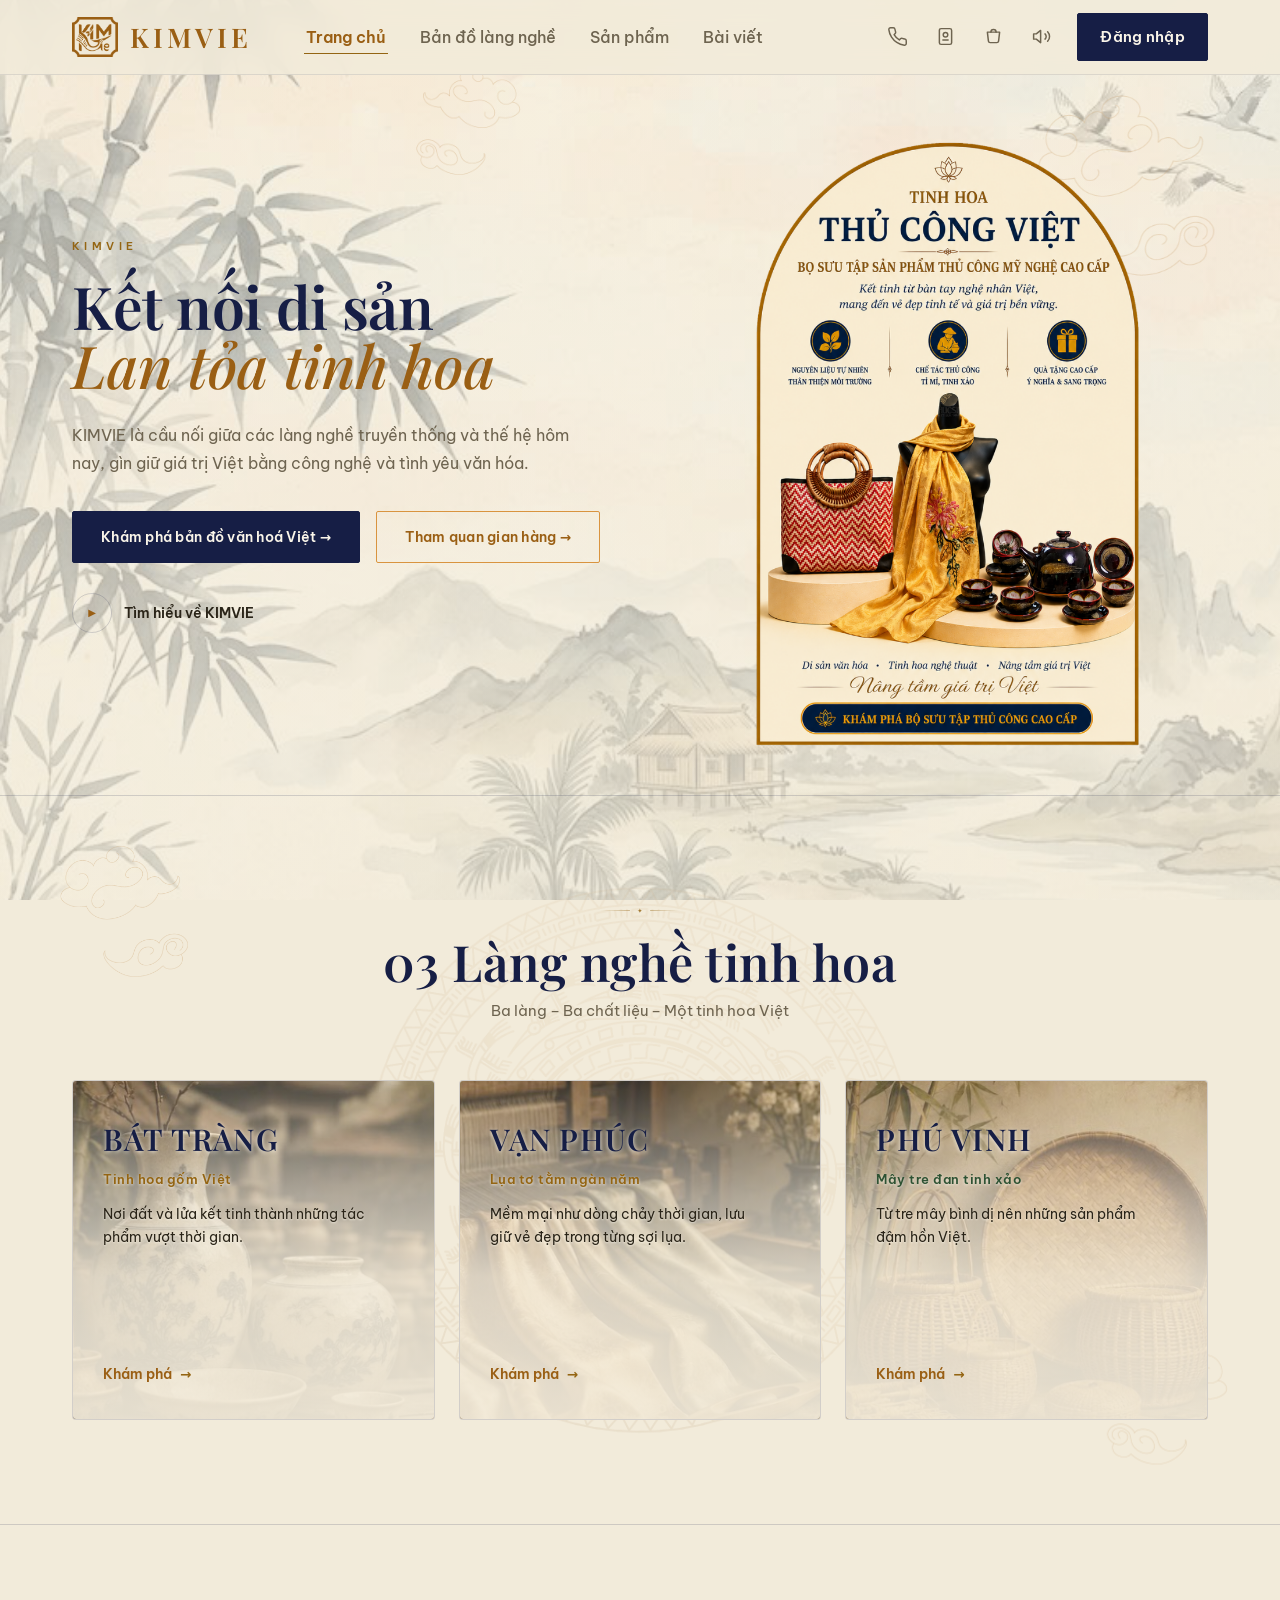
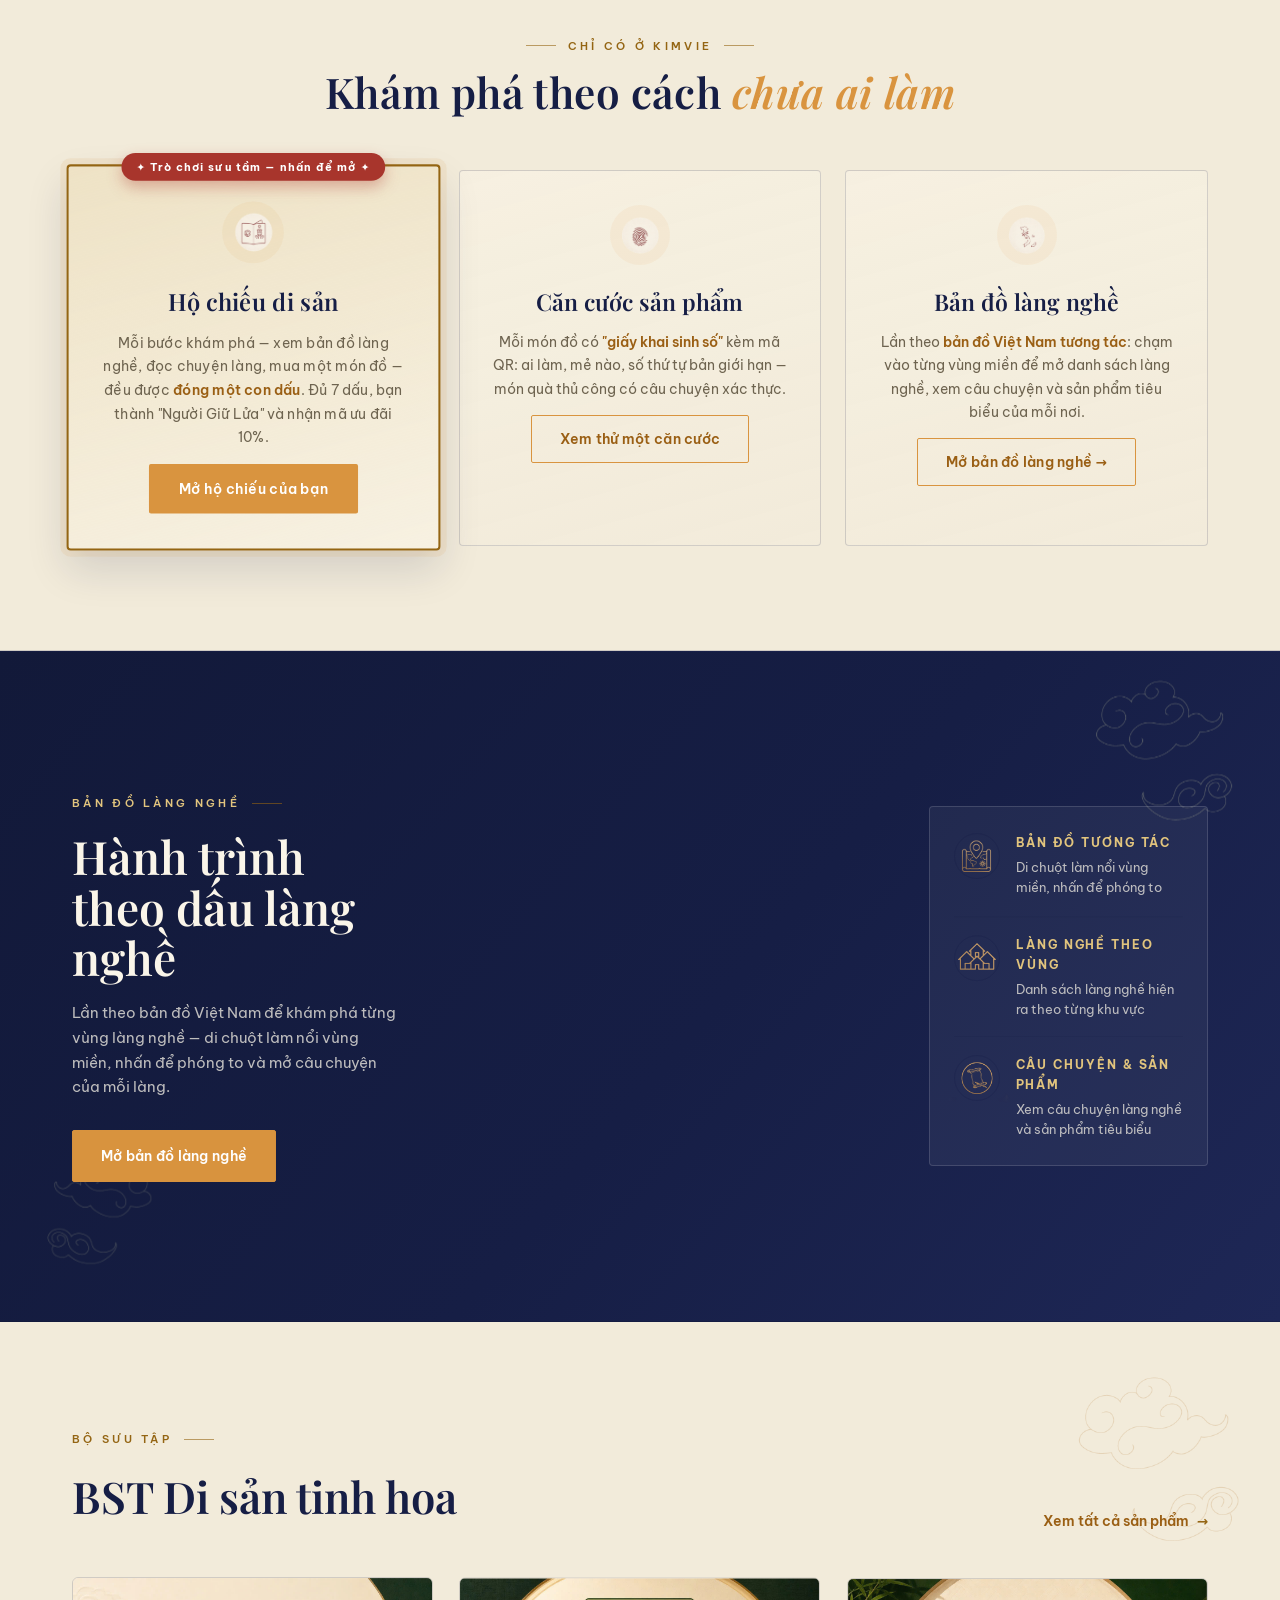
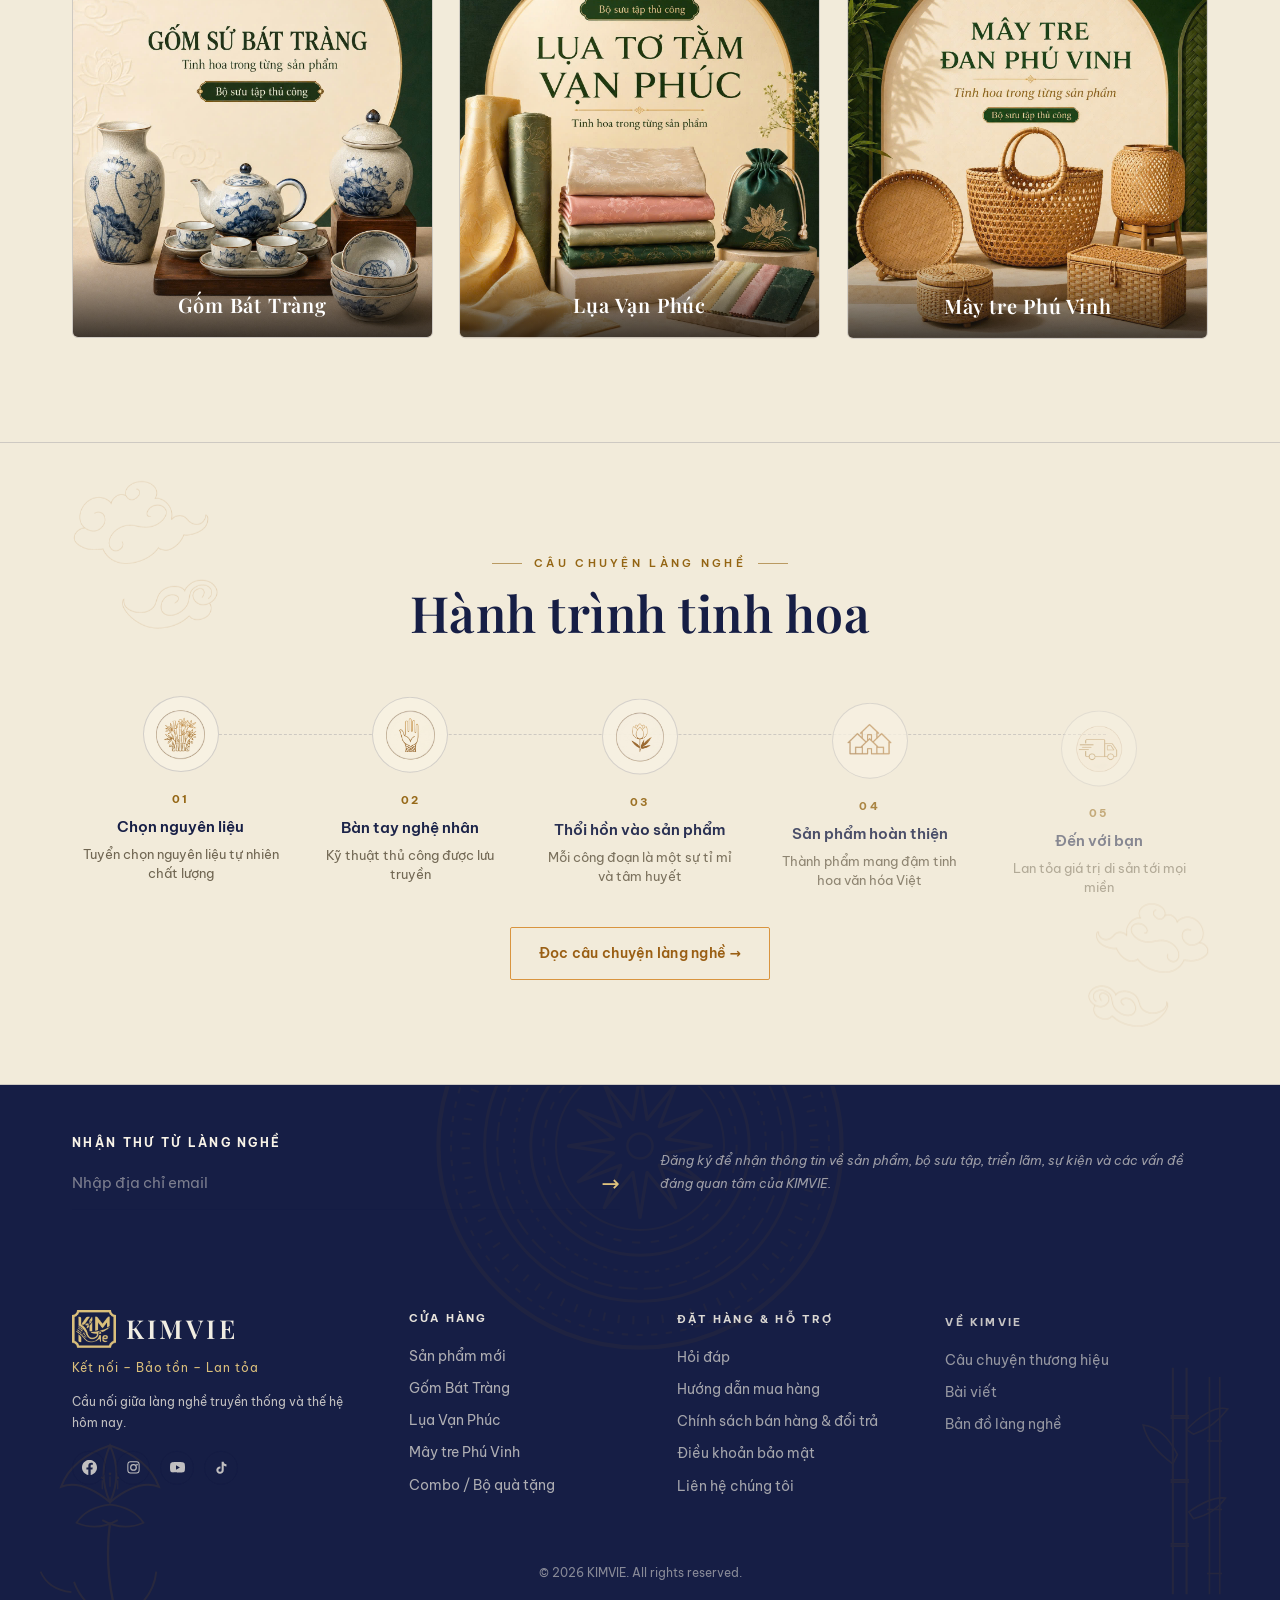
==== index.html @ 40185dfb "Update index.html" ====
<!DOCTYPE html>
<html lang="vi">
<head>
<meta charset="UTF-8">
<meta name="viewport" content="width=device-width, initial-scale=1.0">
<title>KIMVIE — Kết nối di sản · Lan tỏa tinh hoa</title>
<meta property="og:title" content="KIMVIE — Kết nối di sản · Lan tỏa tinh hoa">
<meta property="og:url" content="https://kimvie.vercel.app/">
<meta property="og:image" content="https://kimvie.vercel.app/assets/bai_viet/C%C3%82U%20CHUY%E1%BB%86N%20TH%C6%AF%C6%A0NG%20HI%E1%BB%86U.png">
<link rel="icon" type="image/png" href="assets/logo.png">
<link rel="preconnect" href="https://fonts.googleapis.com">
<link rel="preconnect" href="https://fonts.gstatic.com" crossorigin>
<link href="https://fonts.googleapis.com/css2?family=Playfair+Display:ital,wght@0,600;0,700;0,800;0,900;1,600&family=Be+Vietnam+Pro:wght@400;500;600;700&display=swap" rel="stylesheet">
<link rel="stylesheet" href="styles.css">
</head>
<body>
<!-- ===== full-page lacquer video ground ===== -->
<div class="bg-stage" aria-hidden="true">
  <video class="bg-video" autoplay muted loop playsinline preload="auto" poster="assets/poster.jpg">
    <source src="assets/dynamic_background.mp4" type="video/mp4">
  </video>
  <div class="bg-veil"></div>
</div>

<!-- ===== SVG SPRITE (minh hoạ nét sepia) ===== -->
<svg width="0" height="0" style="position:absolute" aria-hidden="true">
  <defs>
    <symbol id="s-logo" viewBox="0 0 64 64">
      <rect x="3" y="3" width="58" height="58" rx="14" fill="none" stroke="currentColor" stroke-width="4"/>
      <rect x="10" y="10" width="44" height="44" rx="9" fill="none" stroke="currentColor" stroke-width="1.4"/>
      <text x="32" y="30" text-anchor="middle" font-family="Playfair Display,serif" font-weight="900" font-size="17" fill="currentColor">KIM</text>
      <text x="32" y="48" text-anchor="middle" font-family="Playfair Display,serif" font-weight="900" font-size="17" fill="currentColor">VIE</text>
      <path d="M14 35 q14 7 36 0" fill="none" stroke="currentColor" stroke-width="1.3"/>
    </symbol>
    <symbol id="s-cloud" viewBox="0 0 120 44">
      <path d="M6 30 q0-12 12-12 q11 0 11 9 q0 7-7 7 q-5 0-5-5" fill="none" stroke="currentColor" stroke-width="1.6"/>
      <path d="M30 30 h84" fill="none" stroke="currentColor" stroke-width="1.6"/>
      <path d="M40 23 q4-9 14-9 q11 0 12 9" fill="none" stroke="currentColor" stroke-width="1.6"/>
      <path d="M44 37 h56" fill="none" stroke="currentColor" stroke-width="1.2"/>
    </symbol>
    <symbol id="s-vase" viewBox="0 0 100 150">
      <path d="M40 8 h20 M42 8 c0 8-2 10-2 14 h20 c0-4-2-6-2-14 M40 22 c0 10-18 16-18 50 c0 36 12 56 28 56 c16 0 28-20 28-56 c0-34-18-40-18-50" fill="none" stroke="currentColor" stroke-width="2"/>
      <path d="M30 56 q10 8 20 0 t20 0" fill="none" stroke="currentColor" stroke-width="1.3"/>
      <path d="M28 70 q11 8 22 0 t22 0" fill="none" stroke="currentColor" stroke-width="1.3"/>
      <path d="M34 96 l8-8 m4 14 l10-10 m-2 16 l8-8 m-26-4 l6-6" stroke="currentColor" stroke-width="1" fill="none"/>
      <ellipse cx="50" cy="128" rx="16" ry="4.5" fill="none" stroke="currentColor" stroke-width="1.3"/>
    </symbol>
    <symbol id="s-teaset" viewBox="0 0 140 100">
      <path d="M45 38 h40 c6 0 8 5 8 12 c0 16-10 28-28 28 c-18 0-28-12-28-28 c0-7 2-12 8-12 z" fill="none" stroke="currentColor" stroke-width="2"/>
      <path d="M93 46 c10 0 16 4 14 12 c-2 7-8 9-14 8" fill="none" stroke="currentColor" stroke-width="1.7"/>
      <path d="M37 50 c-10-2-14-8-10-16 c3-6 10-7 16-4" fill="none" stroke="currentColor" stroke-width="1.7"/>
      <path d="M55 38 c0-8 6-10 10-12 m10 12 c0-8-4-10-6-12" fill="none" stroke="currentColor" stroke-width="1.4"/>
      <ellipse cx="65" cy="26" rx="9" ry="3.5" fill="none" stroke="currentColor" stroke-width="1.6"/>
      <path d="M52 56 q13 8 26 0" fill="none" stroke="currentColor" stroke-width="1.1"/>
      <path d="M14 78 a10 8 0 0 0 20 0 z m92 0 a10 8 0 0 0 20 0 z" fill="none" stroke="currentColor" stroke-width="1.6"/>
      <path d="M6 92 h128" stroke="currentColor" stroke-width="1.6"/>
    </symbol>
    <symbol id="s-scarf" viewBox="0 0 120 130">
      <path d="M28 10 q34-10 64 4 q-6 26-2 52 q3 22-10 38 q-24 12-52 2 q8-30 2-52 q-4-26-2-44 z" fill="none" stroke="currentColor" stroke-width="2"/>
      <path d="M38 22 q22-6 44 2 m-46 18 q24-6 46 2 m-44 18 q22-6 42 2 m-44 16 q22-6 42 2" fill="none" stroke="currentColor" stroke-width="1.1"/>
      <path d="M30 108 l-4 14 m12-12 l-3 13 m13-11 l-2 12 m12-11 l-1 11 m11-12 l1 11 m10-13 l3 12" stroke="currentColor" stroke-width="1.2" fill="none"/>
      <circle cx="60" cy="56" r="13" fill="none" stroke="currentColor" stroke-width="1.1"/>
      <path d="M60 47 q5 9 0 18 q-5-9 0-18" fill="none" stroke="currentColor" stroke-width="1.1"/>
    </symbol>
    <symbol id="s-lantern" viewBox="0 0 110 140">
      <path d="M45 12 h20 v8 h-20 z" fill="none" stroke="currentColor" stroke-width="1.8"/>
      <path d="M55 20 c30 0 40 22 40 44 c0 26-16 44-40 44 c-24 0-40-18-40-44 c0-22 10-44 40-44 z" fill="none" stroke="currentColor" stroke-width="2"/>
      <path d="M19 46 h72 M15 64 h80 M17 86 h76 M27 102 h56" stroke="currentColor" stroke-width="1.1" fill="none"/>
      <path d="M37 22 c-12 22-12 64 0 84 m36-84 c12 22 12 64 0 84 M55 20 v88" stroke="currentColor" stroke-width="1.1" fill="none"/>
      <path d="M55 108 v12 m-7 0 h14 m-11 4 v10 m4-10 v12 m4-12 v10" stroke="currentColor" stroke-width="1.4" fill="none"/>
    </symbol>
    <symbol id="s-loom" viewBox="0 0 160 130">
      <path d="M22 14 v102 m116-102 v102 M14 116 h132" stroke="currentColor" stroke-width="2" fill="none"/>
      <path d="M22 26 h116 M22 40 h116" stroke="currentColor" stroke-width="1.6" fill="none"/>
      <path d="M34 40 l18 64 h56 l18-64" fill="none" stroke="currentColor" stroke-width="1.6"/>
      <path d="M44 40 l14 64 m12-64 l8 64 m12-64 l2 64 m12-64 l-4 64 m14-64 l-10 64" stroke="currentColor" stroke-width="1" fill="none"/>
      <path d="M40 66 h80 M46 84 h70" stroke="currentColor" stroke-width="1.1" fill="none"/>
      <circle cx="22" cy="20" r="5" fill="none" stroke="currentColor" stroke-width="1.4"/>
      <circle cx="138" cy="20" r="5" fill="none" stroke="currentColor" stroke-width="1.4"/>
    </symbol>
    <symbol id="s-bamboo" viewBox="0 0 90 210">
      <path d="M30 6 v198 m12-198 v198" stroke="currentColor" stroke-width="1.8" fill="none"/>
      <path d="M28 48 h16 m-16 2 h16 M28 104 h16 m-16 2 h16 M28 160 h16 m-16 2 h16" stroke="currentColor" stroke-width="1.6" fill="none"/>
      <path d="M62 14 v190 m9-190 v190" stroke="currentColor" stroke-width="1.4" fill="none"/>
      <path d="M60 70 h13 M60 130 h13 M60 186 h13" stroke="currentColor" stroke-width="1.3" fill="none"/>
      <path d="M42 60 q22-22 36-18 q-12 16-30 22 z" fill="none" stroke="currentColor" stroke-width="1.4"/>
      <path d="M30 90 q-22-16-26-34 q18 2 30 26 z" fill="none" stroke="currentColor" stroke-width="1.4"/>
      <path d="M44 132 q20-14 32-12 q-10 14-28 18 z" fill="none" stroke="currentColor" stroke-width="1.4"/>
    </symbol>
    <symbol id="s-basket" viewBox="0 0 120 110">
      <path d="M28 38 h64 l-7 56 c-1 6-4 8-9 8 h-32 c-5 0-8-2-9-8 z" fill="none" stroke="currentColor" stroke-width="2"/>
      <path d="M30 52 h60 M32 68 h56 M34 84 h52" stroke="currentColor" stroke-width="1.1" fill="none"/>
      <path d="M36 38 l10 62 m12-62 l2 62 m14-62 l-6 62" stroke="currentColor" stroke-width="1" fill="none"/>
      <path d="M40 38 c0-18 8-26 20-26 c12 0 20 8 20 26" fill="none" stroke="currentColor" stroke-width="1.7"/>
    </symbol>
    <symbol id="s-leaf" viewBox="0 0 60 60">
      <path d="M30 52 q-2-20 4-34 q16-10 20-8 q2 16-10 28 q-8 8-14 14 z" fill="none" stroke="currentColor" stroke-width="1.8"/>
      <path d="M30 52 q4-18 18-34" fill="none" stroke="currentColor" stroke-width="1.1"/>
      <path d="M14 38 q-8-12-6-22 q12 0 16 12" fill="none" stroke="currentColor" stroke-width="1.5"/>
    </symbol>
    <symbol id="s-hands" viewBox="0 0 60 60">
      <path d="M8 36 q10 12 22 12 q12 0 22-12" fill="none" stroke="currentColor" stroke-width="1.8"/>
      <path d="M12 40 q-4-8 0-16 m36 16 q4-8 0-16" fill="none" stroke="currentColor" stroke-width="1.5"/>
      <path d="M30 14 l2.6 6 6.4 1 -4.6 4.6 1 6.4 -5.4-3 -5.4 3 1-6.4 -4.6-4.6 6.4-1 z" fill="none" stroke="currentColor" stroke-width="1.5"/>
    </symbol>
    <symbol id="s-fire" viewBox="0 0 60 60">
      <path d="M30 8 c4 10 14 14 14 26 a14 14 0 0 1-28 0 c0-8 6-10 8-18 c2 5 6 6 6 12" fill="none" stroke="currentColor" stroke-width="1.8"/>
      <path d="M30 52 v-8" stroke="currentColor" stroke-width="1.4"/>
    </symbol>
    <symbol id="s-box" viewBox="0 0 60 60">
      <path d="M10 22 l20-10 20 10 v22 l-20 10 -20-10 z M10 22 l20 10 20-10 M30 32 v22" fill="none" stroke="currentColor" stroke-width="1.8"/>
      <path d="M20 17 l20 10" stroke="currentColor" stroke-width="1.2"/>
    </symbol>
    <symbol id="s-truck" viewBox="0 0 60 60">
      <path d="M6 18 h28 v22 h-28 z M34 26 h12 l8 8 v6 h-20 z" fill="none" stroke="currentColor" stroke-width="1.8"/>
      <circle cx="16" cy="44" r="5" fill="none" stroke="currentColor" stroke-width="1.8"/>
      <circle cx="42" cy="44" r="5" fill="none" stroke="currentColor" stroke-width="1.8"/>
    </symbol>
    <symbol id="s-360" viewBox="0 0 60 60">
      <ellipse cx="30" cy="30" rx="22" ry="9" fill="none" stroke="currentColor" stroke-width="1.7"/>
      <path d="M30 8 a22 22 0 0 1 0 44" fill="none" stroke="currentColor" stroke-width="1.7"/>
      <path d="M27 4 l5 4 -5 4" fill="none" stroke="currentColor" stroke-width="1.7"/>
    </symbol>
    <symbol id="s-audio" viewBox="0 0 60 60">
      <path d="M14 24 h8 l10-8 v28 l-10-8 h-8 z" fill="none" stroke="currentColor" stroke-width="1.7"/>
      <path d="M40 22 q6 8 0 16 M46 17 q9 13 0 26" fill="none" stroke="currentColor" stroke-width="1.7"/>
    </symbol>
    <symbol id="s-spark" viewBox="0 0 60 60">
      <path d="M30 8 q3 16 22 22 q-19 6-22 22 q-3-16-22-22 q19-6 22-22 z" fill="none" stroke="currentColor" stroke-width="1.7"/>
      <circle cx="46" cy="14" r="3" fill="none" stroke="currentColor" stroke-width="1.4"/>
    </symbol>
    <symbol id="s-room" viewBox="0 0 360 250">
      <path d="M180 18 L330 95 L180 172 L30 95 Z" fill="none" stroke="currentColor" stroke-width="2"/>
      <path d="M30 95 v44 L180 216 v-44 M330 95 v44 L180 216" fill="none" stroke="currentColor" stroke-width="2"/>
      <path d="M180 18 v-8 M84 60 L180 110 L276 60" fill="none" stroke="currentColor" stroke-width="1.1"/>
      <path d="M120 64 L240 126 M240 64 L120 126" fill="none" stroke="currentColor" stroke-width=".8" opacity=".6"/>
      <path d="M64 78 l36-18 v22 l-36 18 z" fill="none" stroke="currentColor" stroke-width="1.4"/>
      <path d="M70 80 q12-10 24-14" fill="none" stroke="currentColor" stroke-width=".9"/>
      <path d="M258 58 l40 20 v22 l-40-20 z" fill="none" stroke="currentColor" stroke-width="1.4"/>
      <path d="M264 64 q14 2 28 14" fill="none" stroke="currentColor" stroke-width=".9"/>
      <path d="M124 118 l18-9 9 4.5 v14 l-18 9 -9-4.5 z M124 118 l9 4.5 18-9 M133 122.5 v14" fill="none" stroke="currentColor" stroke-width="1.3"/>
      <path d="M136 106 c0-5 3-8 6-8 c3 0 6 3 6 8 c0 4-2 6-6 6 c-4 0-6-2-6-6 z" fill="none" stroke="currentColor" stroke-width="1.2"/>
      <path d="M196 142 l18-9 9 4.5 v14 l-18 9 -9-4.5 z M196 142 l9 4.5 18-9 M205 146.5 v14" fill="none" stroke="currentColor" stroke-width="1.3"/>
      <ellipse cx="212" cy="128" rx="7" ry="9" fill="none" stroke="currentColor" stroke-width="1.2"/>
      <path d="M206 128 h12 M212 119 v18" stroke="currentColor" stroke-width=".8" fill="none"/>
      <path d="M252 112 l16-8 8 4 v12 l-16 8 -8-4 z" fill="none" stroke="currentColor" stroke-width="1.3"/>
      <path d="M256 104 q4-10 12-6 q6 3 2 10" fill="none" stroke="currentColor" stroke-width="1.1"/>
      <path d="M96 130 l44 22 m-44-12 l34 17" stroke="currentColor" stroke-width=".9" fill="none" opacity=".7"/>
      <path d="M180 216 v14 M30 139 v12 M330 139 v12" stroke="currentColor" stroke-width="1.4" fill="none"/>
    </symbol>
    <symbol id="s-artisan" viewBox="0 0 60 60">
      <path d="M6,27 Q30,5 54,27 L52,30 Q30,12 8,30 Z" fill="none" stroke="currentColor" stroke-width="1.6"/>
      <path d="M30,5 v-2" stroke="currentColor" stroke-width="1.4"/>
      <circle cx="30" cy="38" r="8" fill="none" stroke="currentColor" stroke-width="1.6"/>
      <path d="M12,57 q18,-15 36,0" fill="none" stroke="currentColor" stroke-width="1.6"/>
    </symbol>
    <symbol id="s-pat-crackle" viewBox="0 0 60 60">
      <path d="M10,12 L24,20 L20,34 M24,20 L40,16 L48,28 M20,34 L34,42 L30,52 M40,16 L38,6 M34,42 L48,40 M10,12 L8,24 L20,34 M48,28 L40,38" fill="none" stroke="currentColor" stroke-width="1.3"/>
    </symbol>
    <symbol id="s-pat-lotus" viewBox="0 0 60 60">
      <path d="M30,14 q-6,11 0,21 q6,-10 0,-21 z" fill="none" stroke="currentColor" stroke-width="1.4"/>
      <path d="M30,35 q-13,-9 -21,-6 q5,-12 21,-15" fill="none" stroke="currentColor" stroke-width="1.4"/>
      <path d="M30,35 q13,-9 21,-6 q-5,-12 -21,-15" fill="none" stroke="currentColor" stroke-width="1.4"/>
      <path d="M30,37 q-10,1 -14,8 q9,4 18,-1 M30,37 q10,1 14,8 q-9,4 -18,-1" fill="none" stroke="currentColor" stroke-width="1.2"/>
      <path d="M14,52 q16,6 32,0" fill="none" stroke="currentColor" stroke-width="1.2"/>
    </symbol>
    <symbol id="s-pat-wave" viewBox="0 0 60 60">
      <path d="M4,20 q6,-8 12,0 t12,0 t12,0 t12,0" fill="none" stroke="currentColor" stroke-width="1.3"/>
      <path d="M4,32 q6,-8 12,0 t12,0 t12,0 t12,0" fill="none" stroke="currentColor" stroke-width="1.3"/>
      <path d="M4,44 q6,-8 12,0 t12,0 t12,0 t12,0" fill="none" stroke="currentColor" stroke-width="1.3"/>
    </symbol>
    <symbol id="s-pat-cloudm" viewBox="0 0 60 60">
      <path d="M12,34 q0,-13 13,-13 q11,0 11,9 q0,7 -7,7 q-5,0 -5,-4 q0,-3 3,-3" fill="none" stroke="currentColor" stroke-width="1.4"/>
      <path d="M36,34 h18 M16,42 h32" fill="none" stroke="currentColor" stroke-width="1.2"/>
    </symbol>
    <symbol id="s-pat-lattice" viewBox="0 0 60 60">
      <path d="M20,11 q3.5,4.5 0,9 q-3.5,-4.5 0,-9 z M20,29 q3.5,-4.5 0,-9 q-3.5,4.5 0,9 z M29,20 q-4.5,3.5 -9,0 q4.5,-3.5 9,0 z M11,20 q4.5,3.5 9,0 q-4.5,-3.5 -9,0 z" fill="none" stroke="currentColor" stroke-width="1.2"/>
      <path d="M40,31 q3.5,4.5 0,9 q-3.5,-4.5 0,-9 z M40,49 q3.5,-4.5 0,-9 q-3.5,4.5 0,9 z M49,40 q-4.5,3.5 -9,0 q4.5,-3.5 9,0 z M31,40 q4.5,3.5 9,0 q-4.5,-3.5 -9,0 z" fill="none" stroke="currentColor" stroke-width="1.2"/>
      <circle cx="20" cy="20" r="1.6" fill="currentColor"/><circle cx="40" cy="40" r="1.6" fill="currentColor"/>
      <circle cx="40" cy="20" r="1.4" fill="none" stroke="currentColor" stroke-width="1"/><circle cx="20" cy="40" r="1.4" fill="none" stroke="currentColor" stroke-width="1"/>
    </symbol>
    <symbol id="s-pat-w1" viewBox="0 0 60 60">
      <path d="M14,8 v44 M26,8 v44 M38,8 v44 M50,8 v44" stroke="currentColor" stroke-width="1.3" fill="none"/>
      <path d="M8,18 h9 m6,0 h9 m6,0 h9 m6,0 h7 M8,30 h3 m6,0 h9 m6,0 h9 m6,0 h9 M8,42 h9 m6,0 h9 m6,0 h9 m6,0 h7" stroke="currentColor" stroke-width="1.3" fill="none"/>
    </symbol>
    <symbol id="s-pat-w2" viewBox="0 0 60 60">
      <path d="M12,8 v44 M20,8 v44 M32,8 v44 M40,8 v44 M52,8 v44" stroke="currentColor" stroke-width="1.1" fill="none"/>
      <path d="M8,16 h10 m4,0 h14 m4,0 h14 M8,26 h6 m4,0 h14 m4,0 h14 M8,36 h10 m4,0 h14 m4,0 h14 M8,46 h6 m4,0 h14 m4,0 h14" stroke="currentColor" stroke-width="1.1" fill="none"/>
    </symbol>
    <symbol id="s-pat-fish" viewBox="0 0 60 60">
      <path d="M14,10 l8,8 l-8,8 M14,28 l8,8 l-8,8 M30,10 l8,8 l-8,8 M30,28 l8,8 l-8,8 M46,10 l-8,8 l8,8 M46,28 l-8,8 l8,8" fill="none" stroke="currentColor" stroke-width="1.3"/>
    </symbol>
    <symbol id="s-arch-mini" viewBox="0 0 80 100">
      <path d="M10 96 v-50 a30 30 0 0 1 60 0 v50" fill="none" stroke="currentColor" stroke-width="2.2"/>
      <path d="M18 96 v-48 a22 22 0 0 1 44 0 v48" fill="none" stroke="currentColor" stroke-width="1"/>
    </symbol>
    <linearGradient id="g-teal" x1="0" y1="0" x2="0" y2="1">
      <stop offset="0" stop-color="#2E7180"/><stop offset="1" stop-color="#0F3F4C"/>
    </linearGradient>
    <linearGradient id="g-gold" x1="0" y1="0" x2="0" y2="1">
      <stop offset="0" stop-color="#EFCB7E"/><stop offset="1" stop-color="#C9A86A"/>
    </linearGradient>
    <symbol id="s-drum" viewBox="0 0 200 200">
      <circle cx="100" cy="100" r="96" fill="none" stroke="currentColor" stroke-width="2"/>
      <circle cx="100" cy="100" r="90" fill="none" stroke="currentColor" stroke-width="1" stroke-dasharray="3 4"/>
      <circle cx="100" cy="100" r="83" fill="none" stroke="currentColor" stroke-width="4" stroke-dasharray="1 6"/>
      <circle cx="100" cy="100" r="74" fill="none" stroke="currentColor" stroke-width="1.4"/>
      <circle cx="100" cy="100" r="68" fill="none" stroke="currentColor" stroke-width="1" stroke-dasharray="9 3"/>
      <circle cx="100" cy="100" r="60" fill="none" stroke="currentColor" stroke-width="1" stroke-dasharray="2 3"/>
      <circle cx="100" cy="100" r="52" fill="none" stroke="currentColor" stroke-width="1.4"/>
      <circle cx="100" cy="100" r="46" fill="none" stroke="currentColor" stroke-width="1" stroke-dasharray="4 5"/>
      <circle cx="100" cy="100" r="40" fill="none" stroke="currentColor" stroke-width="1"/>
      <path d="M100,66 L103.4,87.4 L117,70.6 L109.2,90.8 L129.4,83 L112.6,96.6 L134,100 L112.6,103.4 L129.4,117 L109.2,109.2 L117,129.4 L103.4,112.6 L100,134 L96.6,112.6 L83,129.4 L90.8,109.2 L70.6,117 L87.4,103.4 L66,100 L87.4,96.6 L70.6,83 L90.8,90.8 L83,70.6 L96.6,87.4 Z" fill="none" stroke="currentColor" stroke-width="1.6" stroke-linejoin="round"/>
      <circle cx="100" cy="100" r="6" fill="none" stroke="currentColor" stroke-width="1.2"/>
    </symbol>
    <symbol id="s-lac" viewBox="0 0 160 100">
      <path d="M4 50 L38 46 L46 34 L60 28 L56 40 L88 20 L80 40 L110 36 L134 44 L152 36 L156 46 L138 54 L112 56 L92 66 L70 62 L50 72 L56 58 L26 62 Z" fill="none" stroke="currentColor" stroke-width="1.7" stroke-linejoin="round"/>
      <path d="M60 28 L64 16 L72 22" fill="none" stroke="currentColor" stroke-width="1.4"/>
      <circle cx="52" cy="38" r="1.6" fill="currentColor"/>
      <path d="M96 46 h18 M92 52 h14 M70 50 h12" stroke="currentColor" stroke-width="1" fill="none"/>
    </symbol>
    <symbol id="s-lotus" viewBox="0 0 140 180">
      <path d="M70 36 q-10 22 0 44 q10-22 0-44 z" fill="none" stroke="currentColor" stroke-width="1.6"/>
      <path d="M70 80 q-22-18 -38-12 q8-22 38-32" fill="none" stroke="currentColor" stroke-width="1.6"/>
      <path d="M70 80 q22-18 38-12 q-8-22 -38-32" fill="none" stroke="currentColor" stroke-width="1.6"/>
      <path d="M70 82 q-18 2 -26 14 q16 7 32-2" fill="none" stroke="currentColor" stroke-width="1.4"/>
      <path d="M70 82 q18 2 26 14 q-16 7 -32-2" fill="none" stroke="currentColor" stroke-width="1.4"/>
      <path d="M64 70 v-7 M70 68 v-8 M76 70 v-7" stroke="currentColor" stroke-width="1"/>
      <circle cx="64" cy="61" r="1" fill="currentColor"/><circle cx="70" cy="58" r="1" fill="currentColor"/><circle cx="76" cy="61" r="1" fill="currentColor"/>
      <path d="M70 96 q-5 38 6 76" fill="none" stroke="currentColor" stroke-width="1.8"/>
      <path d="M76 172 q-26-8 -34-30 m42 26 q20-14 22-34" fill="none" stroke="currentColor" stroke-width="1.5"/>
      <path d="M40 150 q-18-2 -24-16" fill="none" stroke="currentColor" stroke-width="1.3"/>
    </symbol>
    <symbol id="s-swirl" viewBox="0 0 220 90">
      <path d="M4 64 q34-36 84-32 q-18 8-24 22 q28-18 66-12 q34 5 56-14" fill="none" stroke="currentColor" stroke-width="1.6"/>
      <path d="M14 74 q30-26 66-26" fill="none" stroke="currentColor" stroke-width="1.2" opacity=".7"/>
      <path d="M150 46 q16-14 30-5 q10 7 1 14 q-8 6-12-1 q-3-6 5-7" fill="none" stroke="currentColor" stroke-width="1.4"/>
      <path d="M58 26 q4-8 10-2 q6-6 8 2 q8-2 3 6 q2 8-6 5 q-6 6-9-2 q-8 1-6-9 z" fill="none" stroke="currentColor" stroke-width="1.1"/>
      <circle cx="100" cy="20" r="1.6" fill="currentColor"/><circle cx="190" cy="64" r="1.6" fill="currentColor"/><circle cx="30" cy="40" r="1.4" fill="currentColor"/>
    </symbol>
    <symbol id="s-mounts" viewBox="0 0 400 160">
      <path d="M28 150 q20-78 44-86 q24 44 40 86 z" fill="url(#g-teal)" opacity=".88"/>
      <path d="M44 128 q12-38 24-48 m-14 60 q10-30 20-40" stroke="rgba(255,255,255,.35)" fill="none" stroke-width="1"/>
      <path d="M96 150 q16-56 34-64 q20 34 30 64 z" fill="url(#g-teal)" opacity=".72"/>
      <path d="M236 150 q22-92 50-100 q28 48 46 100 z" fill="url(#g-teal)" opacity=".94"/>
      <path d="M254 122 q14-44 30-56 m-18 70 q12-34 24-46" stroke="rgba(255,255,255,.35)" fill="none" stroke-width="1"/>
      <path d="M318 150 q14-48 30-54 q18 28 26 54 z" fill="url(#g-teal)" opacity=".66"/>
      <path d="M0 118 q26-16 56-10 q14 3 10 10 q34-10 70-4 q16 3 10 9 q-40 12-86 6 q-36 6-60-4 z" fill="url(#g-gold)" opacity=".85"/>
      <path d="M160 132 q30-14 64-8 q16 3 8 10 q36-8 78-2 q14 3 8 8 q-50 12-104 6 q-34 4-54-6 z" fill="url(#g-gold)" opacity=".8"/>
      <path d="M60 152 h300" stroke="url(#g-gold)" stroke-width="2" opacity=".5" fill="none"/>
    </symbol>
  </defs>
</svg>

<!-- ================= NAV ================= -->
<header>
  <div class="wrap nav">
    <a class="brand" href="#home" data-go="home">
      <span class="logo-mark" style="width:46px;height:40px;color:var(--gold-soft)" aria-hidden="true"></span>
      <span class="name">KIMVIE</span>
    </a>
    <ul class="menu">
      <li><a href="#home" data-go="home" class="on">Trang chủ</a></li>
      <li><a href="#expo" data-go="expo">Bản đồ làng nghề</a></li>
      <li><a href="#market" data-go="market">Sản phẩm</a></li>
      <li><a href="#story" data-go="story">Bài viết</a></li>
      <li class="menu-seller" id="menuSellerItem" hidden><a href="#seller" data-go="seller">Kênh người bán</a></li>
      <li class="menu-login"><a href="#" id="loginMenuLink">Đăng nhập</a></li>
    </ul>
    <div class="nav-right">
      <button class="ic" id="contactBtn" type="button" title="Liên hệ với chúng tôi" aria-label="Liên hệ với chúng tôi"><svg viewBox="0 0 24 24" fill="none" stroke="currentColor" stroke-width="1.7" stroke-linecap="round" stroke-linejoin="round"><path d="M22 16.9v3a2 2 0 0 1-2.2 2 19.8 19.8 0 0 1-8.6-3.1 19.5 19.5 0 0 1-6-6A19.8 19.8 0 0 1 2.1 4.2 2 2 0 0 1 4.1 2h3a2 2 0 0 1 2 1.7c.13.96.36 1.9.7 2.8a2 2 0 0 1-.45 2.1L8.1 9.9a16 16 0 0 0 6 6l1.3-1.3a2 2 0 0 1 2.1-.45c.9.34 1.84.57 2.8.7A2 2 0 0 1 22 16.9z"/></svg></button>
      <button class="ic" id="ppBtn" type="button" title="Hộ chiếu di sản" aria-label="Hộ chiếu di sản"><svg viewBox="0 0 24 24" fill="none" stroke="currentColor" stroke-width="1.7" stroke-linecap="round" stroke-linejoin="round"><rect x="5" y="3" width="14" height="18" rx="2"/><circle cx="12" cy="10" r="2.6"/><path d="M9 16h6"/></svg><span class="badge" id="ppBadge">0</span></button>
      <button class="ic" id="cartBtn" type="button" title="Giỏ hàng" aria-label="Giỏ hàng"><svg viewBox="0 0 24 24" fill="none" stroke="currentColor" stroke-width="1.7" stroke-linecap="round" stroke-linejoin="round"><path d="M5 7h14l-1.2 10.3a2 2 0 0 1-2 1.7H8.2a2 2 0 0 1-2-1.7Z"/><path d="M9 7a3 3 0 0 1 6 0"/></svg><span class="badge" id="cartBadge">0</span></button>
      <button class="ic" id="audioBtn" type="button" aria-label="Bật hoặc tắt âm thanh nền" aria-pressed="false" title="Âm thanh nền"></button>
      <a class="btn btn-navy login" id="loginBtn" href="#">Đăng nhập</a>
      <button class="nav-toggle" id="navToggle" type="button" aria-label="Mở menu"><svg viewBox="0 0 24 24" fill="none" stroke="currentColor" stroke-width="1.8" stroke-linecap="round"><path d="M4 7h16M4 12h16M4 17h16"/></svg></button>
    </div>
  </div>
</header>

<!-- ================= TRANG CHỦ ================= -->
<main data-page="home" class="active">

  <!-- HERO -->
  <section class="hero">
    <img class="motif deco-cloud" src="assets/deco/mây.png" alt="" style="right:4%;top:26px;width:220px" loading="lazy">
    <div class="wrap">
      <img class="motif deco-cloud flip" src="assets/deco/mây.png" alt="" style="left:30%;top:14px;width:130px;opacity:.5" loading="lazy">
      <div class="hero-left">
        <div class="who">KIMVIE</div>
        <h1>Kết nối di sản <span class="amber">Lan tỏa tinh hoa</span></h1>
        <p class="lead">KIMVIE là cầu nối giữa các làng nghề truyền thống và thế hệ hôm nay, gìn giữ giá trị Việt bằng công nghệ và tình yêu văn hóa.</p>
        <div class="hero-cta">
          <a class="btn btn-navy" data-go="expo" href="#expo">Khám phá bản đồ văn hoá Việt →</a>
          <a class="btn btn-line" data-go="market" href="#market">Tham quan gian hàng →</a>
        </div>
        <a class="play" data-go="article" href="#article"><i>▶</i> Tìm hiểu về KIMVIE</a>
      </div>
      <div class="hero-right">
        <div class="hero-slider" id="heroSlider" role="group" aria-label="Bộ sưu tập KIMVIE">
          <img class="hs-img on" src="assets/slider/slider_1.png" alt="Bộ sưu tập thủ công KIMVIE" loading="eager">
          <img class="hs-img" src="assets/slider/slider_2.png" alt="Gốm Việt — Bát Tràng" loading="lazy">
          <img class="hs-img" src="assets/slider/slider_3.png" alt="Lụa &amp; mây tre Việt" loading="lazy">
          <img class="hs-img" src="assets/slider/slider_4.png" alt="Tinh hoa làng nghề Việt" loading="lazy">
        </div>
      </div>
    </div>
  </section>

  <!-- 03 LÀNG NGHỀ -->
  <section class="villages">
    <div class="motif faint" style="left:50%;top:50%;transform:translate(-50%,-50%)"><img class="spin-slow drum-img" src="assets/deco/trống đồng.png" alt="" style="width:560px;height:560px" loading="lazy"></div>
    <img class="motif deco-cloud" src="assets/deco/mây.png" alt="" style="left:3%;top:44px;width:160px" loading="lazy">
    <img class="motif deco-cloud flip" src="assets/deco/mây.png" alt="" style="right:3%;bottom:40px;width:150px" loading="lazy">
    <div class="wrap">
      <div class="sec-head">
        <div class="deco">✦</div>
        <h2>03 Làng nghề tinh hoa</h2>
        <p>Ba làng – Ba chất liệu – Một tinh hoa Việt</p>
      </div>
      <div class="v-grid">
        <article class="v-card v-light v-photo" style="--v-img:url('assets/minh_hoa_lang_nghe/gốm.png')">
          <h3>BÁT TRÀNG</h3>
          <div class="sub">Tinh hoa gốm Việt</div>
          <p>Nơi đất và lửa kết tinh thành những tác phẩm vượt thời gian.</p>
          <a class="arrow-link" data-village="bt" href="#expo">Khám phá</a>
        </article>
        <article class="v-card v-dark v-photo" style="--v-img:url('assets/minh_hoa_lang_nghe/lụa.png')">
          <h3>VẠN PHÚC</h3>
          <div class="sub">Lụa tơ tằm ngàn năm</div>
          <p>Mềm mại như dòng chảy thời gian, lưu giữ vẻ đẹp trong từng sợi lụa.</p>
          <a class="arrow-link" data-village="vp" href="#expo">Khám phá</a>
        </article>
        <article class="v-card v-light v-green v-photo" style="--v-img:url('assets/minh_hoa_lang_nghe/đan tre.png')">
          <h3>PHÚ VINH</h3>
          <div class="sub">Mây tre đan tinh xảo</div>
          <p>Từ tre mây bình dị nên những sản phẩm đậm hồn Việt.</p>
          <a class="arrow-link" data-village="pv" href="#expo">Khám phá</a>
        </article>
      </div>
    </div>
  </section>

  <!-- ĐIỂM KHÁC BIỆT -->
  <section class="pad" style="border-bottom:1px solid var(--line)">
    <div class="wrap">
      <div class="sec-head">
        <span class="kicker center" style="justify-content:center">Chỉ có ở KIMVIE</span>
        <h2 class="lc one-line">Khám phá theo cách <em style="color:var(--amber);font-style:italic">chưa ai làm</em></h2>
      </div>
      <div class="mission">
        <div class="mis mis-featured" id="passCard">
          <span class="mis-flag">✦ Trò chơi sưu tầm — nhấn để mở ✦</span>
          <div class="m-ic"><img class="icon-img" src="assets/icon/hộ chiếu.png" alt="" loading="lazy"></div>
          <h4>Hộ chiếu di sản</h4>
          <p>Mỗi bước khám phá — xem bản đồ làng nghề, đọc chuyện làng, mua một món đồ — đều được <b>đóng một con dấu</b>. Đủ 7 dấu, bạn thành "Người Giữ Lửa" và nhận mã ưu đãi 10%.</p>
          <button class="btn btn-amber" id="newPass" style="margin-top:14px">Mở hộ chiếu của bạn</button>
        </div>
        <div class="mis">
          <div class="m-ic"><img class="icon-img" src="assets/icon/căn cước.png" alt="" loading="lazy"></div>
          <h4>Căn cước sản phẩm</h4>
          <p>Mỗi món đồ có <b>"giấy khai sinh số"</b> kèm mã QR: ai làm, mẻ nào, số thứ tự bản giới hạn — món quà thủ công có câu chuyện xác thực.</p>
          <button class="btn btn-line" id="newId" style="margin-top:14px">Xem thử một căn cước</button>
        </div>
        <div class="mis">
          <div class="m-ic"><img class="icon-img" src="assets/icon/bản đồ làng nghề.png" alt="" loading="lazy"></div>
          <h4>Bản đồ làng nghề</h4>
          <p>Lần theo <b>bản đồ Việt Nam tương tác</b>: chạm vào từng vùng miền để mở danh sách làng nghề, xem câu chuyện và sản phẩm tiêu biểu của mỗi nơi.</p>
          <button class="btn btn-line" id="newSnd" style="margin-top:14px">Mở bản đồ làng nghề →</button>
        </div>
      </div>
    </div>
  </section>

  <!-- TRIỂN LÃM 3D BAND -->
  <section class="expo-band">
    <img class="motif deco-cloud bright" src="assets/deco/mây.png" alt="" style="right:40px;top:30px;width:170px" loading="lazy">
    <img class="motif deco-cloud bright flip" src="assets/deco/mây.png" alt="" style="left:30px;bottom:26px;width:130px" loading="lazy">
    <div class="wrap">
      <div>
        <span class="kicker">Bản đồ làng nghề</span>
        <h2>Hành trình<br>theo dấu làng nghề</h2>
        <p class="desc">Lần theo bản đồ Việt Nam để khám phá từng vùng làng nghề — di chuột làm nổi vùng miền, nhấn để phóng to và mở câu chuyện của mỗi làng.</p>
        <div class="expo-cta">
          <a class="btn btn-amber" data-go="expo" href="#expo">Mở bản đồ làng nghề</a>
        </div>
      </div>
      <div class="room-stage" style="text-align:center">
        <a data-go="expo" href="#expo" aria-label="Mở bản đồ làng nghề" style="display:inline-block;cursor:pointer">
          <img src="assets/tổng thể nước việt nam.png" alt="Bản đồ làng nghề Việt Nam" style="width:100%;max-width:520px;transform:scale(1.12);filter:drop-shadow(0 16px 26px rgba(0,0,0,.4))">
        </a>
      </div>
      <div class="feat-panel">
        <div class="feat">
          <span class="f-ic"><img class="icon-img" src="assets/icon/map.png" alt="" loading="lazy"></span>
          <div><h4>BẢN ĐỒ TƯƠNG TÁC</h4><p>Di chuột làm nổi vùng miền, nhấn để phóng to</p></div>
        </div>
        <div class="feat">
          <span class="f-ic"><img class="icon-img" src="assets/icon/làng.png" alt="" loading="lazy"></span>
          <div><h4>LÀNG NGHỀ THEO VÙNG</h4><p>Danh sách làng nghề hiện ra theo từng khu vực</p></div>
        </div>
        <div class="feat">
          <span class="f-ic"><img class="icon-img" src="assets/icon/câu chuyện.png" alt="" loading="lazy"></span>
          <div><h4>CÂU CHUYỆN & SẢN PHẨM</h4><p>Xem câu chuyện làng nghề và sản phẩm tiêu biểu</p></div>
        </div>
      </div>
    </div>
  </section>

  <!-- BST DI SẢN TINH HOA -->
  <section class="market" id="tinhhoa">
    <img class="motif deco-cloud" src="assets/deco/mây.png" alt="" style="right:2%;top:50px;width:200px" loading="lazy">
    <div class="wrap">
      <div class="m-head">
        <div>
          <span class="kicker">Bộ sưu tập</span>
          <h2>BST Di sản tinh hoa</h2>
        </div>
        <a class="arrow-link" data-go="market" href="#market">Xem tất cả sản phẩm</a>
      </div>
      <div class="bst-grid">
        <a class="bst-card" data-go="market" href="#market">
          <img src="assets/SP tinh hoa/SP tinh hoa1.jfif" alt="Bộ sưu tập gốm Bát Tràng" loading="lazy">
          <span class="bst-cap">Gốm Bát Tràng</span>
        </a>
        <a class="bst-card" data-go="market" href="#market">
          <img src="assets/SP tinh hoa/SP tinh hoa2.jfif" alt="Bộ sưu tập lụa Vạn Phúc" loading="lazy">
          <span class="bst-cap">Lụa Vạn Phúc</span>
        </a>
        <a class="bst-card" data-go="market" href="#market">
          <img src="assets/SP tinh hoa/SP tinh hoa3.jfif" alt="Bộ sưu tập mây tre Phú Vinh" loading="lazy">
          <span class="bst-cap">Mây tre Phú Vinh</span>
        </a>
      </div>
    </div>
  </section>

  <!-- HÀNH TRÌNH TINH HOA -->
  <section class="journey">
    <img class="motif deco-cloud" src="assets/deco/mây.png" alt="" style="left:4%;top:34px;width:180px" loading="lazy">
    <img class="motif deco-cloud flip" src="assets/deco/mây.png" alt="" style="right:5%;bottom:30px;width:150px" loading="lazy">
    <div class="wrap">
      <div class="sec-head">
        <span class="kicker center" style="justify-content:center">Câu chuyện làng nghề</span>
        <h2 class="lc">Hành trình tinh hoa</h2>
      </div>
      <div class="j-row">
        <div class="j-step">
          <div class="j-ic"><img class="icon-img" src="assets/icon/nguyên liệu.png" alt="" loading="lazy"></div>
          <div class="num">01</div><h4>Chọn nguyên liệu</h4>
          <p>Tuyển chọn nguyên liệu tự nhiên chất lượng</p>
        </div>
        <div class="j-step">
          <div class="j-ic"><img class="icon-img" src="assets/icon/bàn tay nghệ nhân.png" alt="" loading="lazy"></div>
          <div class="num">02</div><h4>Bàn tay nghệ nhân</h4>
          <p>Kỹ thuật thủ công được lưu truyền</p>
        </div>
        <div class="j-step">
          <div class="j-ic"><img class="icon-img" src="assets/icon/thổi hồn.png" alt="" loading="lazy"></div>
          <div class="num">03</div><h4>Thổi hồn vào sản phẩm</h4>
          <p>Mỗi công đoạn là một sự tỉ mỉ và tâm huyết</p>
        </div>
        <div class="j-step">
          <div class="j-ic"><img class="icon-img" src="assets/icon/làng.png" alt="" loading="lazy"></div>
          <div class="num">04</div><h4>Sản phẩm hoàn thiện</h4>
          <p>Thành phẩm mang đậm tinh hoa văn hóa Việt</p>
        </div>
        <div class="j-step">
          <div class="j-ic"><img class="icon-img" src="assets/icon/đến với bạn.png" alt="" loading="lazy"></div>
          <div class="num">05</div><h4>Đến với bạn</h4>
          <p>Lan tỏa giá trị di sản tới mọi miền</p>
        </div>
      </div>
      <div style="text-align:center;margin-top:44px">
        <a class="btn btn-line" data-go="story" href="#story">Đọc câu chuyện làng nghề →</a>
      </div>
    </div>
  </section>

</main>

<!-- ================= TRIỂN LÃM SỐ ================= -->
<main data-page="expo">
  <section class="page-hero">
    <img class="cloud-r deco-cloud bright" src="assets/deco/mây.png" alt="" style="width:200px" loading="lazy">
    <img class="cloud-l deco-cloud bright flip" src="assets/deco/mây.png" alt="" style="width:150px" loading="lazy">
    <div class="wrap">
      <div class="crumb">Trang chủ ✦ Bản đồ làng nghề</div>
      <h1>Bản đồ làng nghề Việt Nam</h1>
      <p>Lần theo dải đất hình chữ S để khám phá những làng nghề trăm năm — bắt đầu từ Miền Bắc, chiếc nôi của gốm, lụa và mây tre.</p>
    </div>
  </section>

  <section class="vnmap">
    <img class="motif deco-cloud" src="assets/deco/mây.png" alt="" style="left:2%;top:40px;width:170px" loading="lazy">
    <div class="wrap">
      <div class="sec-head">
        <span class="kicker center" style="justify-content:center">Khám phá theo vùng miền</span>
        <h2 class="lc one-line">Chạm vào bản đồ, mở ra di sản</h2>
        <p>Di chuột lên từng miền để làm nổi vùng — nhấn Miền Bắc để phóng to và chọn làng nghề bạn muốn ghé thăm.</p>
      </div>

      <!-- BẢN ĐỒ PHỦ NGANG TRANG -->
      <div class="vnmap-full" id="vnmapFull">
        <div class="map-view map-overview" id="mapOverview">
          <img class="map-base" src="assets/tổng thể nước việt nam.png" alt="Bản đồ Việt Nam" draggable="false">
          <button class="region-hit hit-bac" id="regionBac" type="button" aria-label="Khám phá làng nghề Miền Bắc"></button>
          <button class="region-hit hit-trung" id="regionTrung" type="button" aria-label="Miền Trung — sắp ra mắt"></button>
          <button class="region-hit hit-nam" id="regionNam" type="button" aria-label="Miền Nam — sắp ra mắt"></button>
          <img class="region-overlay ov-bac" src="assets/khu vực miền bắc.png" alt="" draggable="false">
          <img class="region-overlay ov-trung" src="assets/miền trung.png" alt="" draggable="false">
          <img class="region-overlay ov-nam" src="assets/miền nam.png" alt="" draggable="false">
          <span class="region-tag tag-bac">Miền Bắc ✦ Nhấn để khám phá</span>
          <span class="region-tag tag-trung">Miền Trung ✦ Coming soon</span>
          <span class="region-tag tag-nam">Miền Nam ✦ Coming soon</span>
        </div>
        <div class="map-view map-zoom" id="mapZoom" hidden>
          <img class="map-zoom-img" src="assets/khu vực miền bắc - zoom_in.png" alt="Khu vực Miền Bắc" draggable="false">
          <button class="vpin" data-v="vp" style="left:38%;top:46%" type="button"><span>Vạn Phúc</span></button>
          <button class="vpin" data-v="bt" style="left:56%;top:53%" type="button"><span>Bát Tràng</span></button>
          <button class="vpin" data-v="pv" style="left:45%;top:62%" type="button"><span>Phú Vinh</span></button>
          <button class="map-back" id="mapBack" type="button">← Toàn bản đồ</button>
        </div>
      </div>

      <!-- 3 LÀNG NGHỀ DƯỚI BẢN ĐỒ -->
      <div id="mapPanel" aria-live="polite"></div>

      <!-- HỒ SƠ LÀNG (bản đồ phóng to phía trên, bài đọc phía dưới) -->
      <div class="dossier" id="villageDossier" hidden>
        <div class="dossier-layout">
          <aside class="dossier-side" id="dossierSide" aria-label="Ẩn hiện nội dung"></aside>
          <div class="dossier-body" id="dossierBody"></div>
        </div>
      </div>
    </div>
  </section>
</main>

<!-- ================= SÀN THƯƠNG MẠI ================= -->
<main data-page="market">
  <section class="page-hero">
    <img class="cloud-r deco-cloud bright" src="assets/deco/mây.png" alt="" style="width:200px" loading="lazy">
    <div class="motif" style="right:-80px;top:-50px;opacity:.16"><img class="spin-slow drum-img" src="assets/deco/trống đồng.png" alt="" style="width:300px;height:300px" loading="lazy"></div>
    <img class="motif deco-cloud bright" src="assets/deco/mây.png" alt="" style="left:38%;bottom:14px;width:120px;opacity:.25" loading="lazy">
    <div class="wrap">
      <div class="crumb">Trang chủ ✦ Sàn thương mại</div>
      <h1>Gian hàng làng nghề</h1>
      <p>Mỗi sản phẩm là một câu chuyện thủ công — chọn theo làng nghề bạn yêu, đặt hàng tận tay nghệ nhân.</p>
    </div>
  </section>

  <section class="pad">
    <div class="wrap">
      <div class="search-box">
        <svg viewBox="0 0 24 24" width="18" height="18" fill="none" stroke="currentColor" stroke-width="1.8" stroke-linecap="round" stroke-linejoin="round" aria-hidden="true"><circle cx="11" cy="11" r="7"/><path d="m21 21-4.3-4.3"/></svg>
        <input type="search" id="marketSearch" placeholder="Tìm theo tên sản phẩm hoặc làng nghề…" aria-label="Tìm kiếm sản phẩm" autocomplete="off">
        <button type="button" id="marketSearchClear" aria-label="Xóa tìm kiếm" hidden>✕</button>
      </div>
      <div class="filters">
        <div class="chip-row" role="group" aria-label="Lọc theo làng nghề">
          <button class="chip on" data-f="all">Tất cả</button>
          <button class="chip" data-f="bt">Gốm Bát Tràng</button>
          <button class="chip" data-f="vp">Lụa Vạn Phúc</button>
          <button class="chip" data-f="pv">Mây tre Phú Vinh</button>
        </div>
        <div class="sortbox" id="sortBox">
          <button type="button" class="sortbox-btn" id="sortBtn" aria-haspopup="listbox" aria-expanded="false" aria-controls="sortMenu">
            <span class="sortbox-label">Sắp xếp:</span>
            <span class="sortbox-value" id="sortValue">Nổi bật</span>
            <svg class="sortbox-chev" viewBox="0 0 24 24" width="14" height="14" fill="none" stroke="currentColor" stroke-width="2" stroke-linecap="round" stroke-linejoin="round" aria-hidden="true"><path d="m6 9 6 6 6-6"/></svg>
          </button>
          <ul class="sortbox-menu" id="sortMenu" role="listbox" aria-label="Sắp xếp sản phẩm" hidden>
            <li role="option" data-value="featured" aria-selected="true" tabindex="-1">Nổi bật</li>
            <li role="option" data-value="price-asc" aria-selected="false" tabindex="-1">Giá: thấp đến cao</li>
            <li role="option" data-value="price-desc" aria-selected="false" tabindex="-1">Giá: cao đến thấp</li>
            <li role="option" data-value="rating-desc" aria-selected="false" tabindex="-1">Đánh giá cao nhất</li>
            <li role="option" data-value="sold-desc" aria-selected="false" tabindex="-1">Bán chạy nhất</li>
          </ul>
        </div>
      </div>
      <p class="market-empty" id="marketEmpty" hidden>Không tìm thấy sản phẩm phù hợp — thử từ khoá khác hoặc bỏ bớt bộ lọc.</p>
      <div class="p-grid wide" id="allProducts">
        <article class="p-card" data-p="1" data-v="bt">
          <div class="p-art"></div>
          <h4>Bộ ấm trà men hỏa biến</h4><div class="pl">Bát Tràng</div>
          <div class="p-foot"><span class="price">1.450.000đ</span><button class="cart-btn" aria-label="Thêm vào giỏ hàng" data-name="Bộ ấm trà men hỏa biến"><svg viewBox="0 0 24 24" width="16" height="16" fill="none" stroke="currentColor" stroke-width="1.7" stroke-linecap="round" stroke-linejoin="round"><path d="M5 7h14l-1.2 10.3a2 2 0 0 1-2 1.7H8.2a2 2 0 0 1-2-1.7Z"/><path d="M9 7a3 3 0 0 1 6 0"/></svg></button></div>
        </article>
        <article class="p-card" data-p="9" data-v="bt">
          <div class="p-art"></div>
          <h4>Bình sen vàng kim men xanh đồng</h4><div class="pl">Bát Tràng</div>
          <div class="p-foot"><span class="price">2.850.000đ</span><button class="cart-btn" aria-label="Thêm vào giỏ hàng" data-name="Bình sen vàng kim men xanh đồng"><svg viewBox="0 0 24 24" width="16" height="16" fill="none" stroke="currentColor" stroke-width="1.7" stroke-linecap="round" stroke-linejoin="round"><path d="M5 7h14l-1.2 10.3a2 2 0 0 1-2 1.7H8.2a2 2 0 0 1-2-1.7Z"/><path d="M9 7a3 3 0 0 1 6 0"/></svg></button></div>
        </article>
        <article class="p-card" data-p="4" data-v="vp">
          <div class="p-art"></div>
          <h4>Cà vạt lụa tơ tằm</h4><div class="pl">Vạn Phúc</div>
          <div class="p-foot"><span class="price">680.000đ</span><button class="cart-btn" aria-label="Thêm vào giỏ hàng" data-name="Cà vạt lụa tơ tằm"><svg viewBox="0 0 24 24" width="16" height="16" fill="none" stroke="currentColor" stroke-width="1.7" stroke-linecap="round" stroke-linejoin="round"><path d="M5 7h14l-1.2 10.3a2 2 0 0 1-2 1.7H8.2a2 2 0 0 1-2-1.7Z"/><path d="M9 7a3 3 0 0 1 6 0"/></svg></button></div>
        </article>
        <article class="p-card" data-p="7" data-v="pv">
          <div class="p-art"></div>
          <h4>Túi đeo chéo mây tre đan</h4><div class="pl">Phú Vinh</div>
          <div class="p-foot"><span class="price">750.000đ</span><button class="cart-btn" aria-label="Thêm vào giỏ hàng" data-name="Túi đeo chéo mây tre đan"><svg viewBox="0 0 24 24" width="16" height="16" fill="none" stroke="currentColor" stroke-width="1.7" stroke-linecap="round" stroke-linejoin="round"><path d="M5 7h14l-1.2 10.3a2 2 0 0 1-2 1.7H8.2a2 2 0 0 1-2-1.7Z"/><path d="M9 7a3 3 0 0 1 6 0"/></svg></button></div>
        </article>
        <article class="p-card" data-p="3" data-v="bt">
          <div class="p-art"></div>
          <h4>Đĩa trưng bày hoa sen ánh trăng</h4><div class="pl">Bát Tràng</div>
          <div class="p-foot"><span class="price">1.350.000đ</span><button class="cart-btn" aria-label="Thêm vào giỏ hàng" data-name="Đĩa trưng bày hoa sen ánh trăng"><svg viewBox="0 0 24 24" width="16" height="16" fill="none" stroke="currentColor" stroke-width="1.7" stroke-linecap="round" stroke-linejoin="round"><path d="M5 7h14l-1.2 10.3a2 2 0 0 1-2 1.7H8.2a2 2 0 0 1-2-1.7Z"/><path d="M9 7a3 3 0 0 1 6 0"/></svg></button></div>
        </article>
        <article class="p-card" data-p="11" data-v="vp">
          <div class="p-art"></div>
          <h4>Khăn tơ ngũ sắc xanh cam</h4><div class="pl">Vạn Phúc</div>
          <div class="p-foot"><span class="price">780.000đ</span><button class="cart-btn" aria-label="Thêm vào giỏ hàng" data-name="Khăn tơ ngũ sắc xanh cam"><svg viewBox="0 0 24 24" width="16" height="16" fill="none" stroke="currentColor" stroke-width="1.7" stroke-linecap="round" stroke-linejoin="round"><path d="M5 7h14l-1.2 10.3a2 2 0 0 1-2 1.7H8.2a2 2 0 0 1-2-1.7Z"/><path d="M9 7a3 3 0 0 1 6 0"/></svg></button></div>
        </article>
        <article class="p-card" data-p="6" data-v="pv">
          <div class="p-art"></div>
          <h4>Hộp đựng đồ mây tre đan</h4><div class="pl">Phú Vinh</div>
          <div class="p-foot"><span class="price">540.000đ</span><button class="cart-btn" aria-label="Thêm vào giỏ hàng" data-name="Hộp đựng đồ mây tre đan"><svg viewBox="0 0 24 24" width="16" height="16" fill="none" stroke="currentColor" stroke-width="1.7" stroke-linecap="round" stroke-linejoin="round"><path d="M5 7h14l-1.2 10.3a2 2 0 0 1-2 1.7H8.2a2 2 0 0 1-2-1.7Z"/><path d="M9 7a3 3 0 0 1 6 0"/></svg></button></div>
        </article>
        <article class="p-card" data-p="8" data-v="bt">
          <div class="p-art"></div>
          <h4>Bình hút lộc Mã Đáo Thành Công</h4><div class="pl">Bát Tràng</div>
          <div class="p-foot"><span class="price">2.200.000đ</span><button class="cart-btn" aria-label="Thêm vào giỏ hàng" data-name="Bình hút lộc Mã Đáo Thành Công"><svg viewBox="0 0 24 24" width="16" height="16" fill="none" stroke="currentColor" stroke-width="1.7" stroke-linecap="round" stroke-linejoin="round"><path d="M5 7h14l-1.2 10.3a2 2 0 0 1-2 1.7H8.2a2 2 0 0 1-2-1.7Z"/><path d="M9 7a3 3 0 0 1 6 0"/></svg></button></div>
        </article>
        <article class="p-card" data-p="2" data-v="bt">
          <div class="p-art"></div>
          <h4>Hũ đựng trà Mã Đáo Thành Công</h4><div class="pl">Bát Tràng</div>
          <div class="p-foot"><span class="price">1.180.000đ</span><button class="cart-btn" aria-label="Thêm vào giỏ hàng" data-name="Hũ đựng trà Mã Đáo Thành Công"><svg viewBox="0 0 24 24" width="16" height="16" fill="none" stroke="currentColor" stroke-width="1.7" stroke-linecap="round" stroke-linejoin="round"><path d="M5 7h14l-1.2 10.3a2 2 0 0 1-2 1.7H8.2a2 2 0 0 1-2-1.7Z"/><path d="M9 7a3 3 0 0 1 6 0"/></svg></button></div>
        </article>
        <article class="p-card" data-p="12" data-v="vp">
          <div class="p-art"></div>
          <h4>Áo dài lụa tơ tằm Hà Đông</h4><div class="pl">Vạn Phúc</div>
          <div class="p-foot"><span class="price">3.600.000đ</span><button class="cart-btn" aria-label="Thêm vào giỏ hàng" data-name="Áo dài lụa tơ tằm Hà Đông"><svg viewBox="0 0 24 24" width="16" height="16" fill="none" stroke="currentColor" stroke-width="1.7" stroke-linecap="round" stroke-linejoin="round"><path d="M5 7h14l-1.2 10.3a2 2 0 0 1-2 1.7H8.2a2 2 0 0 1-2-1.7Z"/><path d="M9 7a3 3 0 0 1 6 0"/></svg></button></div>
        </article>
        <article class="p-card" data-p="13" data-v="pv">
          <div class="p-art"></div>
          <h4>Túi đan ruột mây hình chữ nhật</h4><div class="pl">Phú Vinh</div>
          <div class="p-foot"><span class="price">690.000đ</span><button class="cart-btn" aria-label="Thêm vào giỏ hàng" data-name="Túi đan ruột mây hình chữ nhật"><svg viewBox="0 0 24 24" width="16" height="16" fill="none" stroke="currentColor" stroke-width="1.7" stroke-linecap="round" stroke-linejoin="round"><path d="M5 7h14l-1.2 10.3a2 2 0 0 1-2 1.7H8.2a2 2 0 0 1-2-1.7Z"/><path d="M9 7a3 3 0 0 1 6 0"/></svg></button></div>
        </article>
        <article class="p-card" data-p="5" data-v="vp">
          <div class="p-art"></div>
          <h4>Khăn lụa vân sen hồng</h4><div class="pl">Vạn Phúc</div>
          <div class="p-foot"><span class="price">920.000đ</span><button class="cart-btn" aria-label="Thêm vào giỏ hàng" data-name="Khăn lụa vân sen hồng"><svg viewBox="0 0 24 24" width="16" height="16" fill="none" stroke="currentColor" stroke-width="1.7" stroke-linecap="round" stroke-linejoin="round"><path d="M5 7h14l-1.2 10.3a2 2 0 0 1-2 1.7H8.2a2 2 0 0 1-2-1.7Z"/><path d="M9 7a3 3 0 0 1 6 0"/></svg></button></div>
        </article>
        <article class="p-card" data-p="10" data-v="bt">
          <div class="p-art"></div>
          <h4>Đĩa sứ bầu dục men lam</h4><div class="pl">Bát Tràng</div>
          <div class="p-foot"><span class="price">890.000đ</span><button class="cart-btn" aria-label="Thêm vào giỏ hàng" data-name="Đĩa sứ bầu dục men lam"><svg viewBox="0 0 24 24" width="16" height="16" fill="none" stroke="currentColor" stroke-width="1.7" stroke-linecap="round" stroke-linejoin="round"><path d="M5 7h14l-1.2 10.3a2 2 0 0 1-2 1.7H8.2a2 2 0 0 1-2-1.7Z"/><path d="M9 7a3 3 0 0 1 6 0"/></svg></button></div>
        </article>
      </div>
      <div class="pagination" id="marketPager" style="text-align:center;margin-top:40px"></div>
    </div>
  </section>

  <!-- MÔ PHỎNG SỬ DỤNG SẢN PHẨM -->
  <section class="pad simulator" id="simulator" style="border-top:1px solid var(--line)">
    <img class="motif deco-cloud" src="assets/deco/mây.png" alt="" style="right:3%;top:40px;width:160px" loading="lazy">
    <div class="wrap">
      <div class="sec-head">
        <span class="kicker center" style="justify-content:center">Thử trước khi mua</span>
        <h2 class="lc">Mô phỏng sử dụng sản phẩm</h2>
        <p>Tải ảnh góc phòng của bạn lên, kéo thả sản phẩm vào ảnh, xoay và phóng to thu nhỏ — xem món đồ có hợp với không gian nhà mình không.</p>
      </div>
      <div class="sim-guide">
        <div class="sim-step"><b>1</b><span>Tải lên ảnh góc phòng của bạn (kéo thả hoặc bấm chọn ảnh)</span></div>
        <div class="sim-step"><b>2</b><span>Bấm chọn sản phẩm ở dải bên dưới — có thể thêm <strong>nhiều sản phẩm</strong> vào cùng một ảnh</span></div>
        <div class="sim-step"><b>3</b><span>Kéo để di chuyển · thanh trượt xoay &amp; phóng to thu nhỏ · bấm ✕ trên sản phẩm để xóa</span></div>
        <div class="sim-step"><b>4</b><span>Ưng ý? Bấm "Tiến tới thanh toán" để đặt mua ngay</span></div>
      </div>
      <div class="sim-stage-wrap">
        <div class="sim-stage" id="simStage">
          <div class="sim-empty" id="simEmpty">
            <svg viewBox="0 0 24 24" width="40" height="40" fill="none" stroke="currentColor" stroke-width="1.4" stroke-linecap="round" stroke-linejoin="round"><rect x="3" y="3" width="18" height="18" rx="2"/><circle cx="8.5" cy="8.5" r="1.5"/><path d="m21 15-5-5L5 21"/></svg>
            <p>Kéo thả ảnh vào đây hoặc</p>
            <label class="btn btn-amber" for="simFile" style="cursor:pointer">Chọn ảnh phòng của bạn</label>
            <input type="file" id="simFile" accept="image/*" hidden>
          </div>
          <img class="sim-room" id="simRoom" alt="" hidden>
          <div id="simItems"></div>
        </div>
        <div class="sim-controls" id="simControls" hidden>
          <div class="sim-slider"><label for="simRotate">Xoay</label><input type="range" id="simRotate" min="-180" max="180" value="0"><span id="simRotateVal">0°</span></div>
          <div class="sim-slider"><label for="simScale">Kích cỡ</label><input type="range" id="simScale" min="30" max="220" value="100"><span id="simScaleVal">100%</span></div>
          <button class="btn btn-line" id="simRemove" type="button" hidden>✕ Xóa sản phẩm này</button>
          <button class="btn btn-line" id="simReplace" type="button">Đổi ảnh phòng</button>
        </div>
      </div>
      <div class="sim-tray-head">Bấm sản phẩm để thêm vào ảnh — thêm được nhiều món cùng lúc</div>
      <div class="sim-tray" id="simTray"></div>
      <div class="sim-actions" id="simActions" hidden>
        <button class="btn btn-amber" id="simBuy" type="button">Tiến tới thanh toán →</button>
        <button class="btn btn-line" id="simLater" type="button">Đang suy nghĩ thêm</button>
      </div>
    </div>
  </section>

  <!-- FAQ -->
  <section class="pad" style="border-top:1px solid var(--line)">
    <div class="wrap" style="max-width:820px">
      <div class="sec-head">
        <span class="kicker center" style="justify-content:center">Giải đáp thắc mắc</span>
        <h2 class="lc">Câu hỏi thường gặp</h2>
      </div>
      <div class="faq">
        <details>
          <summary>Sản phẩm KIMVIE có phải thủ công 100% không?</summary>
          <div class="fa">Đúng vậy. Mỗi sản phẩm đều do nghệ nhân tại Bát Tràng, Vạn Phúc, Phú Vinh làm thủ công, có thể khác nhau đôi chút giữa từng chiếc — đó chính là dấu ấn của đồ làm tay.</div>
        </details>
        <details>
          <summary>Đồ gốm dễ vỡ, vận chuyển thế nào cho an toàn?</summary>
          <div class="fa">Gốm được bọc 3 lớp (giấy rơm – mút khí – thùng gỗ/carton cứng) và dán nhãn hàng dễ vỡ. Nếu sản phẩm nứt vỡ khi nhận, KIMVIE đổi mới miễn phí trong 7 ngày.</div>
        </details>
        <details>
          <summary>Bảo quản khăn lụa tơ tằm ra sao?</summary>
          <div class="fa">Giặt tay bằng nước lạnh với dầu gội dịu nhẹ, không vắt xoắn, phơi trong bóng râm và là ở nhiệt độ thấp mặt trái. Tránh ngâm lâu và chất tẩy mạnh.</div>
        </details>
        <details>
          <summary>Đồ mây tre dùng lâu có bị mốc không?</summary>
          <div class="fa">Sản phẩm đã xử lý chống mối mọt. Bạn chỉ cần để nơi khô thoáng, thỉnh thoảng lau khăn ẩm rồi hong gió; tránh để sát tường ẩm hoặc ngoài mưa.</div>
        </details>
        <details>
          <summary>KIMVIE có nhận đặt riêng / quà tặng doanh nghiệp?</summary>
          <div class="fa">Có. KIMVIE nhận đặt sản phẩm theo yêu cầu (khắc tên, hoa văn riêng, hộp quà thương hiệu) từ 20 sản phẩm. Liên hệ CSKH để được báo giá trong 24h.</div>
        </details>
      </div>
    </div>
  </section>
</main>

<!-- ================= KÊNH NGƯỜI BÁN ================= -->
<main data-page="seller">
  <section class="page-hero">
    <img class="cloud-r deco-cloud bright" src="assets/deco/mây.png" alt="" style="width:200px" loading="lazy">
    <img class="cloud-l deco-cloud bright flip" src="assets/deco/mây.png" alt="" style="width:150px" loading="lazy">
    <div class="wrap">
      <div class="crumb">Trang chủ ✦ Kênh người bán</div>
      <h1>Kênh người bán</h1>
      <p id="sellerHeroDesc">Quản lý gian hàng, đăng sản phẩm mới và theo dõi hoạt động bán hàng của bạn trên KIMVIE.</p>
    </div>
  </section>

  <section class="pad">
    <div class="wrap">
      <div class="seller-tabs" role="tablist" aria-label="Chuyển đổi khu vực kênh người bán">
        <button class="chip on" data-sv="dash" type="button" role="tab" aria-selected="true">Tổng quan</button>
        <button class="chip" data-sv="myp" type="button" role="tab" aria-selected="false">Sản phẩm của tôi</button>
        <button class="chip" data-sv="post" type="button" role="tab" aria-selected="false">Đăng sản phẩm</button>
      </div>

      <!-- TỔNG QUAN -->
      <div class="seller-view on" id="sv-dash" role="tabpanel">
        <div class="stat-grid" id="sellerStats"></div>
        <div class="sec-head" style="text-align:left;max-width:none;margin:0 0 20px">
          <span class="kicker">Gần đây</span>
          <h2 class="lc" style="font-size:clamp(22px,2.6vw,28px)">Sản phẩm đăng gần đây</h2>
        </div>
        <div class="p-grid wide" id="sellerRecent"></div>
      </div>

      <!-- SẢN PHẨM CỦA TÔI -->
      <div class="seller-view" id="sv-myp" role="tabpanel">
        <div class="m-head">
          <div><span class="kicker">Gian hàng của bạn</span><h2>Sản phẩm của tôi</h2></div>
          <button class="btn btn-amber" data-sv="post" type="button">+ Đăng sản phẩm mới</button>
        </div>
        <div class="p-grid wide" id="sellerProducts"></div>
      </div>

      <!-- ĐĂNG SẢN PHẨM -->
      <div class="seller-view" id="sv-post" role="tabpanel">
        <div class="sec-head" style="text-align:left;max-width:640px;margin:0 0 32px">
          <span class="kicker">Gian hàng của bạn</span>
          <h2 class="lc" id="postFormTitle" style="font-size:clamp(22px,2.6vw,28px)">Đăng sản phẩm mới</h2>
        </div>
        <form class="seller-form ck-field-group" id="sellerForm" novalidate>
          <input type="hidden" id="spEditId">
          <div class="ck-field">
            <label for="spName">Tên sản phẩm <em>*</em></label>
            <input type="text" id="spName" placeholder="VD: Bình gốm men lam" required>
          </div>
          <div class="ck-field">
            <label for="spVillage">Làng nghề <em>*</em></label>
            <select id="spVillage" required>
              <option value="">— Chọn làng nghề —</option>
              <option value="bt">Bát Tràng — Gốm</option>
              <option value="vp">Vạn Phúc — Lụa</option>
              <option value="pv">Phú Vinh — Mây tre đan</option>
            </select>
          </div>
          <div class="ck-field">
            <label for="spPrice">Giá bán (đ) <em>*</em></label>
            <input type="number" id="spPrice" min="1000" step="1000" placeholder="VD: 450000" required>
          </div>
          <div class="ck-field">
            <label for="spStock">Số lượng tồn kho <em>*</em></label>
            <input type="number" id="spStock" min="0" step="1" placeholder="VD: 20" required>
          </div>
          <div class="ck-field">
            <label for="spDesc">Mô tả sản phẩm</label>
            <textarea id="spDesc" rows="4" placeholder="Chất liệu, kích thước, câu chuyện sản phẩm…"></textarea>
          </div>
          <div class="ck-field">
            <label for="spImg">Hình ảnh sản phẩm</label>
            <div class="img-upload">
              <label class="btn btn-line" for="spImg" style="cursor:pointer">Chọn ảnh</label>
              <input type="file" id="spImg" accept="image/*" hidden>
              <span class="img-upload-name" id="spImgName">Chưa chọn ảnh</span>
            </div>
            <div class="img-preview" id="spImgPreview" hidden>
              <img id="spImgPreviewImg" alt="Ảnh sản phẩm xem trước">
              <button type="button" id="spImgClear" aria-label="Xóa ảnh đã chọn">✕</button>
            </div>
          </div>
          <p class="ck-err" id="spErr" role="alert"></p>
          <button class="btn btn-amber ck-cta" type="submit" id="spSubmitBtn">Đăng sản phẩm →</button>
          <button class="ck-back" type="button" id="spCancelEdit" hidden>← Hủy chỉnh sửa</button>
        </form>
      </div>
    </div>
  </section>
</main>

<!-- ================= BÀI VIẾT (BLOG) ================= -->
<main data-page="story">
  <section class="page-hero">
    <img class="cloud-r deco-cloud bright" src="assets/deco/mây.png" alt="" style="width:200px" loading="lazy">
    <div class="motif" style="right:-80px;top:-50px;opacity:.16"><img class="spin-slow drum-img" src="assets/deco/trống đồng.png" alt="" style="width:300px;height:300px" loading="lazy"></div>
    <img class="motif deco-cloud bright" src="assets/deco/mây.png" alt="" style="left:38%;bottom:14px;width:120px;opacity:.25" loading="lazy">
    <div class="wrap">
      <div class="crumb">Trang chủ ✦ Bài viết</div>
      <h1>Bài viết & Câu chuyện</h1>
      <p>Câu chuyện thương hiệu, chuyện làng nghề và những cẩm nang nhỏ — tất cả ở một nơi.</p>
    </div>
  </section>

  <!-- BÀI NỔI BẬT -->
  <section class="pad" style="padding-bottom:34px">
    <div class="wrap">
      <a class="featured" data-go="article" href="#article">
        <div class="ft-art">
          <img src="assets/bai_viet/CÂU CHUYỆN THƯƠNG HIỆU.png" alt="Câu chuyện thương hiệu KIMVIE" loading="lazy">
        </div>
        <div class="ft-body">
          <span class="b-tag">Câu chuyện thương hiệu</span>
          <h3>KIMVIE — Giữ lửa nghề xưa bằng nhịp sống mới</h3>
          <p class="ex">Từ những chuyến về làng gặp nghệ nhân đến quyết định xây một cây cầu nối di sản với người trẻ — đây là câu chuyện khởi đầu của KIMVIE.</p>
          <div class="meta-line"><i>✦</i> 12.06.2026 · 6 phút đọc · Đội ngũ KIMVIE</div>
          <span class="btn btn-navy">Đọc bài viết →</span>
        </div>
      </a>
    </div>
  </section>

  <!-- DANH SÁCH BÀI VIẾT -->
  <section style="padding-bottom:90px">
    <div class="wrap">
      <div class="blog-grid">
        <a class="b-card" data-go="art-bt" href="#art-bt">
          <div class="b-art"><img src="assets/bai_viet/CÂU CHUYỆN LÀNG NGHỀ 1.png" alt="Gốm Bát Tràng — Lửa, Đất và nhịp đập của thời đại mới" loading="lazy"></div>
          <div class="b-body">
            <span class="b-tag">Câu chuyện làng nghề</span>
            <h4>Gốm Bát Tràng - Lửa, Đất và nhịp đập của thời đại mới</h4>
            <p>Người ta tìm đến Bát Tràng không chỉ để mua một chiếc bình hay cái bát, mà để chạm vào câu chuyện của lửa và đất đã âm ỉ cháy suốt hàng trăm năm.</p>
            <div class="meta-line"><i>✦</i> 05.06.2026 · 5 phút đọc</div>
          </div>
        </a>
        <a class="b-card" data-go="art-vp" href="#art-vp">
          <div class="b-art"><img src="assets/bai_viet/CÂU CHUYỆN LÀNG NGHỀ 2.png" alt="Lụa Vạn Phúc — Dải lụa mềm dệt nên ký ức thời gian" loading="lazy"></div>
          <div class="b-body">
            <span class="b-tag">Câu chuyện làng nghề</span>
            <h4>Lụa Vạn Phúc – Dải Lụa Mềm Dệt Nên Ký Ức Thời Gian</h4>
            <p>Tiếng thoi đưa lách cách ngàn năm bên dòng sông Nhuệ vẫn chưa bao giờ dứt, dệt nên những dải lụa Vân làm say đắm biết bao thế hệ.</p>
            <div class="meta-line"><i>✦</i> 28.05.2026 · 5 phút đọc</div>
          </div>
        </a>
        <a class="b-card" data-go="art-pv" href="#art-pv">
          <div class="b-art"><img src="assets/bai_viet/CÂU CHUYỆN LÀNG NGHỀ 3.png" alt="Mây tre đan Phú Vinh — Bản giao hưởng của những tế bào mộc mạc" loading="lazy"></div>
          <div class="b-body">
            <span class="b-tag">Câu chuyện làng nghề</span>
            <h4>Mây Tre Đan Phú Vinh – Bản giao hưởng của những tế bào mộc mạc</h4>
            <p>Từ những thân tre, sợi mây vô tri nơi lũy tre làng, đôi bàn tay tài hoa của nghệ nhân Phú Vinh đã dệt nên những tác phẩm mang đậm hơi thở thiên nhiên.</p>
            <div class="meta-line"><i>✦</i> 20.05.2026 · 4 phút đọc</div>
          </div>
        </a>
        <a class="b-card soon" href="#">
          <div class="b-art"><img src="assets/bai_viet/CÂU CHUYỆN LÀNG NGHỀ 4.png" alt="5 cách phối khăn lụa cho mùa hè" loading="lazy"></div>
          <div class="b-body">
            <span class="b-tag">Cẩm nang</span>
            <h4>5 cách phối khăn lụa cho mùa hè</h4>
            <p>Gợi ý phối lụa Vạn Phúc cùng trang phục hiện đại — nhẹ, thoáng và rất "thơ".</p>
            <div class="meta-line"><i>✦</i> 16.05.2026 · 3 phút đọc</div>
          </div>
        </a>
        <a class="b-card soon" href="#">
          <div class="b-art"><img src="assets/bai_viet/CÂU CHUYỆN LÀNG NGHỀ 5.png" alt="Chọn quà làng nghề cho đối tác nước ngoài" loading="lazy"></div>
          <div class="b-body">
            <span class="b-tag">Quà tặng</span>
            <h4>Chọn quà làng nghề cho đối tác nước ngoài</h4>
            <p>Một món quà thủ công kể câu chuyện văn hoá — thay lời muốn nói.</p>
            <div class="meta-line"><i>✦</i> 10.05.2026 · 4 phút đọc</div>
          </div>
        </a>
        <a class="b-card soon" href="#">
          <div class="b-art"><img src="assets/bai_viet/CÂU CHUYỆN LÀNG NGHỀ 6.png" alt="Một ngày ở chợ gốm ven sông" loading="lazy"></div>
          <div class="b-body">
            <span class="b-tag">Nhật ký</span>
            <h4>Một ngày ở chợ gốm ven sông</h4>
            <p>Ghi chép nhỏ từ chuyến đi sáng sớm cùng các nghệ nhân Bát Tràng.</p>
            <div class="meta-line"><i>✦</i> 02.05.2026 · 3 phút đọc</div>
          </div>
        </a>
      </div>
    </div>
  </section>

  <!-- CÂU CHUYỆN NGHỆ NHÂN -->
  <section class="pad" style="padding-top:0;padding-bottom:90px">
    <div class="wrap">
      <div class="sec-head">
        <span class="kicker center" style="justify-content:center">Người giữ lửa</span>
        <h2 class="lc">Câu chuyện nghệ nhân</h2>
        <p>Chân dung những bàn tay vàng của ba làng nghề — mỗi cuộc đời là một pho chuyện về tình yêu với đất, tơ và nan tre.</p>
      </div>
      <div class="blog-grid" id="artisanGrid"></div>
    </div>
  </section>
</main>

<!-- ================= BÀI VIẾT: CHÂN DUNG NGHỆ NHÂN (template động) ================= -->
<main data-page="art-nn">
  <section class="page-hero">
    <img class="cloud-r deco-cloud bright" src="assets/deco/mây.png" alt="" style="width:200px" loading="lazy">
    <div class="motif" style="right:-80px;top:-50px;opacity:.16"><img class="spin-slow drum-img" src="assets/deco/trống đồng.png" alt="" style="width:300px;height:300px" loading="lazy"></div>
    <div class="wrap">
      <div class="crumb">Bài viết ✦ Câu chuyện nghệ nhân</div>
      <h1 id="nnTitle"></h1>
      <p id="nnMeta"></p>
    </div>
  </section>

  <section class="pad art-read">
    <div class="wrap" style="max-width:780px">
      <a class="backlink" data-go="story" href="#story">← Tất cả bài viết</a>
      <div id="nnBody"></div>
      <div class="art-next" id="nnNext"></div>
    </div>
  </section>
</main>

<!-- ================= BÀI VIẾT CHI TIẾT: CÂU CHUYỆN THƯƠNG HIỆU ================= -->
<main data-page="article">
  <section class="page-hero">
    <img class="cloud-r deco-cloud bright" src="assets/deco/mây.png" alt="" style="width:200px" loading="lazy">
    <div class="motif" style="right:-80px;top:-50px;opacity:.16"><img class="spin-slow drum-img" src="assets/deco/trống đồng.png" alt="" style="width:300px;height:300px" loading="lazy"></div>
    <img class="motif deco-cloud bright" src="assets/deco/mây.png" alt="" style="left:38%;bottom:14px;width:120px;opacity:.25" loading="lazy">
    <div class="wrap">
      <div class="crumb">Bài viết ✦ Câu chuyện thương hiệu</div>
      <h1>KIMVIE — Giữ lửa nghề xưa bằng nhịp sống mới</h1>
      <p>✦ 12.06.2026 · 6 phút đọc · Đội ngũ KIMVIE</p>
    </div>
  </section>

  <section class="pad">
    <div class="wrap" style="max-width:780px">
      <a class="backlink" data-go="story" href="#story">← Tất cả bài viết</a>
      <div style="height:20px"></div>
      <p class="dropcap" style="font-size:15.5px;margin-bottom:18px">KIMVIE ra đời từ những chuyến về làng — nơi chúng mình gặp các nghệ nhân vẫn miệt mài bên bàn xoay, khung cửi và nan tre, nhưng sản phẩm của họ ngày càng khó tìm đường đến người trẻ. Khoảng cách ấy không nằm ở giá trị, mà ở cách kể chuyện.</p>
      <p style="font-size:15.5px;color:var(--muted);margin-bottom:18px">Vậy nên KIMVIE chọn làm chiếc cầu: một sàn thương mại để sản phẩm thủ công đến tận tay bạn, và một bản đồ làng nghề tương tác để câu chuyện đằng sau mỗi món đồ được kể bằng ngôn ngữ của thời đại — hình ảnh, âm thanh và cảm xúc.</p>
      <p style="font-size:15.5px;color:var(--muted)">Mỗi đơn hàng trên KIMVIE là một lần bạn cùng chúng mình "giữ lửa" cho làng nghề — để di sản không nằm trong tủ kính, mà sống tiếp trong nhịp sống hôm nay.</p>
    </div>
  </section>

  <div class="quote-band">
    <div class="wrap">
      <img class="drum-img" src="assets/deco/trống đồng.png" alt="" style="width:46px;height:46px;margin:0 auto 14px" loading="lazy">
      <div class="q">"Mỗi món đồ thủ công là một lá thư viết tay gửi từ quá khứ — KIMVIE chỉ là người đưa thư tận tâm."</div>
      <div class="by">— Đội ngũ KIMVIE —</div>
    </div>
  </div>

  <section class="pad">
    <div class="wrap">
      <div class="sec-head">
        <span class="kicker center" style="justify-content:center">Giá trị cốt lõi</span>
        <h2 class="lc">Kết nối – Bảo tồn – Lan tỏa</h2>
      </div>
      <div class="mission">
        <div class="mis">
          <div class="m-ic"><svg class="art" width="26" height="26" viewBox="0 0 60 60"><use href="#s-hands"/></svg></div>
          <h4>Kết nối</h4>
          <p>Đưa nghệ nhân và người trẻ gặp nhau — qua từng sản phẩm, workshop và câu chuyện.</p>
        </div>
        <div class="mis">
          <div class="m-ic"><svg class="art" width="26" height="26" viewBox="0 0 60 60"><use href="#s-box"/></svg></div>
          <h4>Bảo tồn</h4>
          <p>Số hóa hiện vật, tư liệu hóa kỹ thuật — để tinh hoa không mất đi theo thời gian.</p>
        </div>
        <div class="mis">
          <div class="m-ic"><svg class="art" width="26" height="26" viewBox="0 0 60 60"><use href="#s-spark"/></svg></div>
          <h4>Lan tỏa</h4>
          <p>Mang vẻ đẹp làng nghề Việt ra thế giới bằng công nghệ và sáng tạo trẻ.</p>
        </div>
      </div>
    </div>
  </section>

  <!-- tái sử dụng hành trình -->
  <section class="journey">
    <img class="motif deco-cloud" src="assets/deco/mây.png" alt="" style="left:4%;top:34px;width:180px" loading="lazy">
    <img class="motif deco-cloud flip" src="assets/deco/mây.png" alt="" style="right:5%;bottom:30px;width:150px" loading="lazy">
    <div class="wrap">
      <div class="sec-head">
        <span class="kicker center" style="justify-content:center">Từ làng ra phố</span>
        <h2 class="lc">Hành trình tinh hoa</h2>
      </div>
      <div class="j-row">
        <div class="j-step">
          <div class="j-ic"><img class="icon-img" src="assets/icon/nguyên liệu.png" alt="" loading="lazy"></div>
          <div class="num">01</div><h4>Chọn nguyên liệu</h4><p>Tuyển chọn nguyên liệu tự nhiên chất lượng</p>
        </div>
        <div class="j-step">
          <div class="j-ic"><img class="icon-img" src="assets/icon/bàn tay nghệ nhân.png" alt="" loading="lazy"></div>
          <div class="num">02</div><h4>Bàn tay nghệ nhân</h4><p>Kỹ thuật thủ công được lưu truyền</p>
        </div>
        <div class="j-step">
          <div class="j-ic"><img class="icon-img" src="assets/icon/thổi hồn.png" alt="" loading="lazy"></div>
          <div class="num">03</div><h4>Thổi hồn vào sản phẩm</h4><p>Mỗi công đoạn là một sự tỉ mỉ và tâm huyết</p>
        </div>
        <div class="j-step">
          <div class="j-ic"><img class="icon-img" src="assets/icon/làng.png" alt="" loading="lazy"></div>
          <div class="num">04</div><h4>Sản phẩm hoàn thiện</h4><p>Thành phẩm mang đậm tinh hoa văn hóa Việt</p>
        </div>
        <div class="j-step">
          <div class="j-ic"><img class="icon-img" src="assets/icon/đến với bạn.png" alt="" loading="lazy"></div>
          <div class="num">05</div><h4>Đến với bạn</h4><p>Lan tỏa giá trị di sản tới mọi miền</p>
        </div>
      </div>
    </div>
  </section>
</main>


<!-- ================= BÀI VIẾT: GỐM BÁT TRÀNG ================= -->
<main data-page="art-bt">
  <section class="page-hero">
    <img class="cloud-r deco-cloud bright" src="assets/deco/mây.png" alt="" style="width:200px" loading="lazy">
    <div class="motif" style="right:-80px;top:-50px;opacity:.16"><img class="spin-slow drum-img" src="assets/deco/trống đồng.png" alt="" style="width:300px;height:300px" loading="lazy"></div>
    <div class="wrap">
      <div class="crumb">Bài viết ✦ Câu chuyện làng nghề</div>
      <h1>Gốm Bát Tràng - Lửa, Đất và nhịp đập của thời đại mới</h1>
      <p>✦ 05.06.2026 · 5 phút đọc · Đội ngũ KIMVIE</p>
    </div>
  </section>

  <section class="pad art-read">
    <div class="wrap" style="max-width:780px">
      <a class="backlink" data-go="story" href="#story">← Tất cả bài viết</a>
      <figure class="art-figure">
        <img src="assets/bai_viet/CÂU CHUYỆN LÀNG NGHỀ 1.png" alt="Lò gốm Bát Tràng đỏ lửa" loading="lazy">
        <span class="corner c-tl"></span><span class="corner c-br"></span>
        <figcaption>✦ Bát Tràng — nơi đất hoá thành di sản ✦</figcaption>
      </figure>
      <p class="art-sapo">Người ta tìm đến Bát Tràng không chỉ để mua một chiếc bình hay cái bát, mà để chạm vào câu chuyện của lửa và đất đã âm ỉ cháy suốt hàng trăm năm.</p>
      <p class="dropcap art-p">Giữa guồng quay hối hả của nhịp sống hiện đại, Gốm Bát Tràng vẫn giữ cho mình một khoảng lặng đầy kiêu hãnh. Không chỉ dừng lại ở những kỹ thuật vuốt tay truyền thống hay bài men rạn cổ truyền độc bản, thế hệ nghệ nhân trẻ tại Bát Tràng ngày nay đang thổi một luồng sinh khí mới vào từng thớ đất.</p>
      <p class="art-p">Đó là sự giao thoa tuyệt đẹp giữa nét tinh xảo, cổ kính và ngôn ngữ thiết kế tối giản đương đại. Những chiếc bình gốm giờ đây không chỉ là vật dụng trưng bày trên bàn thờ gia tiên, mà còn vươn mình trở thành những tác phẩm nghệ thuật sắp đặt sang trọng trong các không gian kiến trúc hiện đại. Từng vết rạn trên men, từng độ ngả màu của hỏa biển không phải là sự ngẫu nhiên, mà là “hơi thở” của đất trời, là lời tự tình của người thợ gốm gửi gắm vào ngọn lửa nung lên tới cả ngàn độ C. Mua một món đồ gốm Bát Tràng hôm nay, chính là bạn đang mang về nhà một mảnh ghép của di sản, được nhào nặn bằng tư duy của thời đại mới.</p>
      <div class="art-next">
        <a class="btn btn-navy" data-mf="bt" href="#market">Khám phá sản phẩm Bát Tràng →</a>
        <a class="arrow-link" data-go="art-vp" href="#art-vp">Đọc tiếp: Lụa Vạn Phúc</a>
      </div>
    </div>
  </section>
</main>

<!-- ================= BÀI VIẾT: LỤA VẠN PHÚC ================= -->
<main data-page="art-vp">
  <section class="page-hero">
    <img class="cloud-r deco-cloud bright" src="assets/deco/mây.png" alt="" style="width:200px" loading="lazy">
    <div class="motif" style="right:-80px;top:-50px;opacity:.16"><img class="spin-slow drum-img" src="assets/deco/trống đồng.png" alt="" style="width:300px;height:300px" loading="lazy"></div>
    <div class="wrap">
      <div class="crumb">Bài viết ✦ Câu chuyện làng nghề</div>
      <h1>Lụa Vạn Phúc – Dải Lụa Mềm Dệt Nên Ký Ức Thời Gian</h1>
      <p>✦ 28.05.2026 · 5 phút đọc · Đội ngũ KIMVIE</p>
    </div>
  </section>

  <section class="pad art-read">
    <div class="wrap" style="max-width:780px">
      <a class="backlink" data-go="story" href="#story">← Tất cả bài viết</a>
      <figure class="art-figure">
        <img src="assets/bai_viet/CÂU CHUYỆN LÀNG NGHỀ 2.png" alt="Khung cửi dệt lụa Vạn Phúc" loading="lazy">
        <span class="corner c-tl"></span><span class="corner c-br"></span>
        <figcaption>✦ Vạn Phúc — nghìn năm tiếng thoi đưa bên sông Nhuệ ✦</figcaption>
      </figure>
      <p class="art-sapo">Tiếng thoi đưa lách cách ngàn năm bên dòng sông Nhuệ vẫn chưa bao giờ dứt, dệt nên những dải lụa Vân làm say đắm biết bao thế hệ.</p>
      <p class="dropcap art-p">Lụa Vạn Phúc (hay lụa Hà Đông) từ lâu đã đi vào thơ ca như một biểu tượng của vẻ đẹp thanh tao, đài các. Điều làm nên linh hồn của lụa Vạn Phúc chính là kỹ thuật dệt lụa Vân – loại lụa mỏng nhẹ, có hoa văn chìm nổi thoắt ẩn thoắt hiện dưới ánh sáng, tựa như những đám mây bềnh bồng trên nền trời.</p>
      <p class="art-p">Ngày nay, lụa Vạn Phúc không chỉ "đóng khung" trong những tà áo dài truyền thống cất kỹ trong tủ kính. Các nhà thiết kế trẻ đã mạnh dạn đưa chất liệu lụa tơ tằm thượng hạng này vào những bộ sưu tập thời trang ứng dụng: từ váy dạ hội, áo sơ mi lụa cho quý cô công sở, đến những chiếc khăn choàng cá tính. Cầm trên tay một dải lụa Vạn Phúc, ta không chỉ cảm nhận được độ rủ mềm mại, mát lạnh trượt trên da, mà còn chạm vào cả một bề dày lịch sử, nơi những người thợ dệt vẫn ngày đêm miệt mài giữ lại tinh hoa của cội nguồn Việt Nam.</p>
      <div class="art-next">
        <a class="btn btn-navy" data-mf="vp" href="#market">Khám phá sản phẩm Vạn Phúc →</a>
        <a class="arrow-link" data-go="art-pv" href="#art-pv">Đọc tiếp: Mây tre đan Phú Vinh</a>
      </div>
    </div>
  </section>
</main>

<!-- ================= BÀI VIẾT: MÂY TRE ĐAN PHÚ VINH ================= -->
<main data-page="art-pv">
  <section class="page-hero">
    <img class="cloud-r deco-cloud bright" src="assets/deco/mây.png" alt="" style="width:200px" loading="lazy">
    <div class="motif" style="right:-80px;top:-50px;opacity:.16"><img class="spin-slow drum-img" src="assets/deco/trống đồng.png" alt="" style="width:300px;height:300px" loading="lazy"></div>
    <div class="wrap">
      <div class="crumb">Bài viết ✦ Câu chuyện làng nghề</div>
      <h1>Mây Tre Đan Phú Vinh – Bản giao hưởng của những tế bào mộc mạc</h1>
      <p>✦ 20.05.2026 · 4 phút đọc · Đội ngũ KIMVIE</p>
    </div>
  </section>

  <section class="pad art-read">
    <div class="wrap" style="max-width:780px">
      <a class="backlink" data-go="story" href="#story">← Tất cả bài viết</a>
      <figure class="art-figure">
        <img src="assets/bai_viet/CÂU CHUYỆN LÀNG NGHỀ 3.png" alt="Nghệ nhân đan mây tre Phú Vinh" loading="lazy">
        <span class="corner c-tl"></span><span class="corner c-br"></span>
        <figcaption>✦ Phú Vinh — 400 năm đan nắng gió vào nan tre ✦</figcaption>
      </figure>
      <p class="art-sapo">Từ những thân tre, sợi mây vô tri nơi lũy tre làng, đôi bàn tay tài hoa của nghệ nhân Phú Vinh đã dệt nên những tác phẩm mang đậm hơi thở thiên nhiên.</p>
      <p class="dropcap art-p">Bạn có bao giờ tự hỏi, làm thế nào mà những thân tre cứng cáp lại có thể uốn lượn mềm mại thành những chiếc giỏ, chiếc khay tinh tế đến vậy? Câu trả lời nằm ở sự nhẫn nại phi thường của những người thợ làng Phú Vinh. Quá trình chẻ nan, tuốt mây đòi hỏi sự tĩnh tâm tuyệt đối. Sợi mây phải mỏng như lạt, đều tăm tắp thì khi đan lên mới tạo ra bề mặt phẳng mịn, hoa văn sắc nét.</p>
      <p class="art-p">Hơn cả một nghề thủ công, mây tre đan Phú Vinh hiện đang trở thành biểu tượng của lối sống xanh và thời trang bền vững. Từ những chiếc túi xách mây dạo phố đầy phong cách, đến những chao đèn tre mang lại ánh sáng ấm áp cho không gian sống, chất liệu tự nhiên này đang len lỏi vào từng ngóc ngách của cuộc sống hiện đại. Sự mộc mạc của mây tre không hề làm mất đi sự sang trọng, ngược lại, nó mang đến một vẻ đẹp bình dị, chữa lành và kết nối con người về lại với thiên nhiên nguyên bản.</p>
      <div class="art-next">
        <a class="btn btn-navy" data-mf="pv" href="#market">Khám phá sản phẩm Phú Vinh →</a>
        <a class="arrow-link" data-go="art-bt" href="#art-bt">Đọc tiếp: Gốm Bát Tràng</a>
      </div>
    </div>
  </section>
</main>

<!-- ================= FOOTER ================= -->
<footer>
  <svg class="art f-bamboo" width="120" height="240" viewBox="0 0 90 210"><use href="#s-bamboo"/></svg>
  <div class="motif" style="left:20px;bottom:-30px;opacity:.14"><svg class="art" width="180" height="232" viewBox="0 0 140 180"><use href="#s-lotus"/></svg></div>
  <div class="motif" style="left:50%;top:-150px;transform:translateX(-50%);opacity:.07"><svg class="art" width="420" height="420" viewBox="0 0 200 200"><use href="#s-drum"/></svg></div>
  <div class="wrap">
    <div class="f-news">
      <div>
        <h5 style="font-size:11.5px;letter-spacing:.2em;color:var(--cream2);text-transform:uppercase;margin-bottom:16px">Nhận thư từ làng nghề</h5>
        <div class="nf"><input type="email" placeholder="Nhập địa chỉ email"><button title="Đăng ký">→</button></div>
      </div>
      <p class="note">Đăng ký để nhận thông tin về sản phẩm, bộ sưu tập, triển lãm, sự kiện và các vấn đề đáng quan tâm của KIMVIE.</p>
    </div>
    <div class="f-grid">
      <div class="f-brand">
        <div style="display:flex;align-items:center;gap:10px">
          <span class="logo-mark" style="width:44px;height:38px;color:var(--gold-bright)" aria-hidden="true"></span>
          <span class="name">KIMVIE</span>
        </div>
        <div class="tag">Kết nối – Bảo tồn – Lan tỏa</div>
        <p style="font-size:12px;line-height:1.7">Cầu nối giữa làng nghề truyền thống và thế hệ hôm nay.</p>
        <div class="f-socials">
          <a href="#" title="Facebook" aria-label="Facebook"><svg viewBox="0 0 24 24" width="15" height="15" fill="currentColor"><path d="M24 12.07C24 5.4 18.63 0 12 0S0 5.4 0 12.07c0 6.02 4.39 11.01 10.13 11.93v-8.44H7.08v-3.49h3.05V9.41c0-3.02 1.79-4.69 4.53-4.69 1.31 0 2.68.24 2.68.24v2.97h-1.51c-1.49 0-1.96.93-1.96 1.89v2.25h3.33l-.53 3.49h-2.8V24C19.61 23.08 24 18.09 24 12.07Z"/></svg></a>
          <a href="#" title="Instagram" aria-label="Instagram"><svg viewBox="0 0 24 24" width="15" height="15" fill="currentColor"><path d="M12 2.16c3.2 0 3.58.01 4.85.07 3.25.15 4.77 1.69 4.92 4.92.06 1.27.07 1.65.07 4.85s-.01 3.58-.07 4.85c-.15 3.23-1.66 4.77-4.92 4.92-1.27.06-1.65.07-4.85.07s-3.58-.01-4.85-.07c-3.26-.15-4.77-1.7-4.92-4.92-.06-1.27-.07-1.65-.07-4.85s.01-3.58.07-4.85C2.38 3.92 3.9 2.38 7.15 2.23 8.42 2.17 8.8 2.16 12 2.16Zm0 1.62c-3.15 0-3.52.01-4.74.07-2.43.11-3.3 1-3.41 3.41-.06 1.22-.07 1.59-.07 4.74s.01 3.52.07 4.74c.11 2.41.98 3.3 3.41 3.41 1.22.06 1.59.07 4.74.07s3.52-.01 4.74-.07c2.43-.11 3.3-1 3.41-3.41.06-1.22.07-1.59.07-4.74s-.01-3.52-.07-4.74c-.11-2.41-.98-3.3-3.41-3.41-1.22-.06-1.59-.07-4.74-.07Zm0 2.76a5.46 5.46 0 1 0 0 10.92 5.46 5.46 0 0 0 0-10.92Zm0 9a3.54 3.54 0 1 1 0-7.08 3.54 3.54 0 0 1 0 7.08Zm5.68-9.23a1.28 1.28 0 1 0 0 2.56 1.28 1.28 0 0 0 0-2.56Z"/></svg></a>
          <a href="#" title="YouTube" aria-label="YouTube"><svg viewBox="0 0 24 24" width="15" height="15" fill="currentColor"><path d="M23.5 6.2a3 3 0 0 0-2.12-2.13C19.5 3.55 12 3.55 12 3.55s-7.5 0-9.38.52A3 3 0 0 0 .5 6.2 31.3 31.3 0 0 0 0 12a31.3 31.3 0 0 0 .5 5.8 3 3 0 0 0 2.12 2.13c1.88.52 9.38.52 9.38.52s7.5 0 9.38-.52a3 3 0 0 0 2.12-2.13A31.3 31.3 0 0 0 24 12a31.3 31.3 0 0 0-.5-5.8ZM9.6 15.6V8.4l6.2 3.6Z"/></svg></a>
          <a href="#" title="TikTok" aria-label="TikTok"><svg viewBox="0 0 24 24" width="15" height="15" fill="currentColor"><path d="M16.6 5.82a4.28 4.28 0 0 1-1.06-2.82h-3.3v13.4a2.59 2.59 0 1 1-2.6-2.6c.24 0 .47.04.7.1v-3.36a5.92 5.92 0 1 0 5.2 5.87V9.01a7.6 7.6 0 0 0 4.4 1.4V7.1a4.27 4.27 0 0 1-3.34-1.28Z"/></svg></a>
        </div>
      </div>
      <div>
        <h5>Cửa hàng</h5>
        <a class="fl" id="flNew" href="#tinhhoa">Sản phẩm mới</a>
        <a class="fl" data-mf="bt" href="#market">Gốm Bát Tràng</a>
        <a class="fl" data-mf="vp" href="#market">Lụa Vạn Phúc</a>
        <a class="fl" data-mf="pv" href="#market">Mây tre Phú Vinh</a>
        <a class="fl" data-go="market" href="#market">Combo / Bộ quà tặng</a>
      </div>
      <div>
        <h5>Đặt hàng & Hỗ trợ</h5>
        <a class="fl" href="#">Hỏi đáp</a>
        <a class="fl" href="#">Hướng dẫn mua hàng</a>
        <a class="fl" href="#">Chính sách bán hàng & đổi trả</a>
        <a class="fl" href="#">Điều khoản bảo mật</a>
        <a class="fl" data-cs href="#">Liên hệ chúng tôi</a>
      </div>
      <div>
        <h5>Về KIMVIE</h5>
        <a class="fl" data-go="article" href="#article">Câu chuyện thương hiệu</a>
        <a class="fl" data-go="story" href="#story">Bài viết</a>
        <a class="fl" data-go="expo" href="#expo">Bản đồ làng nghề</a>
      </div>
    </div>
    <div class="f-bottom">© 2026 KIMVIE. All rights reserved.</div>
  </div>
</footer>

<!-- POPUP HIỆN VẬT -->
<div class="modal" id="pModal">
  <div class="back" data-x></div>
  <div class="panel">
    <button class="m-x" data-x aria-label="Đóng">✕</button>
    <div class="m-art">
      <svg class="art" id="mArt" width="190" height="230" viewBox="0 0 100 150"><use id="mUse" href="#s-vase"/></svg>
    </div>
    <div class="m-body">
      <span class="m-tag" id="mTag"></span>
      <h3 id="mName"></h3>
      <div class="m-meta">
        <div class="m-price" id="mPrice"></div>
        <div class="m-sold" id="mSold"></div>
      </div>
      <div class="mtabs">
        <button class="mtab on" id="mtIntro">Giới thiệu</button>
        <button class="mtab" id="mtCard">Căn cước số ▣</button>
        <button class="mtab" id="mtReviews">Đánh giá</button>
      </div>
      <div id="mCard">
        <div class="idrow"><span>Mã hiện vật</span><b id="idCode"></b></div>
        <div class="idrow"><span>Nghệ nhân thực hiện</span><b id="idArt"></b></div>
        <div class="idrow"><span>Mẻ sản xuất</span><b id="idBatch"></b></div>
        <div class="idrow"><span>Bản giới hạn</span><b id="idSerial"></b></div>
        <div class="qr-wrap">
          <div id="mQr"></div>
          <p>Quét QR để mở "giấy khai sinh số" — xác thực món đồ thủ công chính gốc từ nghệ nhân (demo).</p>
        </div>
      </div>
      <div class="m-specs" id="mSpecs"></div>
      <p class="m-desc" id="mDesc"></p>
      <div id="mReviews">
        <div class="rv-summary" id="rvSummary"></div>
        <div class="rv-form-box" id="rvFormBox"></div>
        <div class="rv-list" id="rvList"></div>
      </div>
      <div class="m-cta">
        <a class="btn btn-amber" id="mBuy" href="#market">Mua sản phẩm này →</a>
        <button class="btn btn-line" data-x>Tiếp tục tham quan</button>
      </div>
    </div>
  </div>
</div>

<!-- HỘ CHIẾU DI SẢN -->
<div class="modal" id="ppModal">
  <div class="back" data-ppx></div>
  <div class="panel pp">
    <div class="pp-head">
      <span class="logo-mark" style="width:44px;height:38px;color:var(--gold-bright)" aria-hidden="true"></span>
      <div>
        <h3>HỘ CHIẾU DI SẢN</h3>
        <small>Lữ khách KIMVIE · Hành trình ba làng nghề · 2026</small>
      </div>
      <button class="m-x" data-ppx style="margin-left:auto">✕</button>
    </div>
    <div class="pp-body">
      <div class="pp-meta"><span id="ppCount">0/7 con dấu</span><span id="ppTitle">Lữ khách mới</span></div>
      <div class="pp-bar"><i id="ppFill"></i></div>
      <p class="vc-hint" style="margin-bottom:12px">Bấm vào từng ô con dấu để xem <b>cách đạt được</b> · dấu đã nhận sẽ đóng đỏ kèm hiệu ứng chúc mừng.</p>
      <div class="pp-grid" id="ppGrid"></div>
      <div class="pp-detail" id="ppDetail"></div>
      <div class="pp-reward" id="ppReward"></div>
      <p class="demo-note" style="margin-top:16px">Con dấu lưu trên trình duyệt của bạn · <a href="#" id="ppReset" style="color:var(--amber2);font-weight:700">Làm mới hành trình (demo)</a></p>
    </div>
  </div>
</div>

<!-- Thông báo backend đang khởi động (hosting free cho tự ngủ khi không có ai dùng) -->
<div class="modal" id="wakeModal">
  <div class="back" data-wx></div>
  <div class="panel pp wakep">
    <div class="pp-head">
      <span class="wake-spinner" aria-hidden="true"></span>
      <div>
        <h3>Đang khởi động máy chủ</h3>
        <small>Máy chủ đang được đánh thức sau thời gian nghỉ</small>
      </div>
    </div>
    <div class="pp-body">
      <p class="wake-msg" id="wakeMsg">Vui lòng đợi trong giây lát…</p>
      <div class="wake-count" id="wakeCount">1:30</div>
      <div class="wake-bar"><i id="wakeBarFill"></i></div>
      <p class="hint">Trang vẫn dùng được bình thường trong lúc chờ.</p>
    </div>
  </div>
</div>

<!-- GIỎ HÀNG & THANH TOÁN (mô phỏng) -->
<div class="modal" id="cartModal">
  <div class="back" data-cx></div>
  <div class="panel cartp">
    <div class="ck-head">
      <svg viewBox="0 0 24 24" width="20" height="20" fill="none" stroke="currentColor" stroke-width="1.7" stroke-linecap="round" stroke-linejoin="round" aria-hidden="true"><path d="M5 7h14l-1.2 10.3a2 2 0 0 1-2 1.7H8.2a2 2 0 0 1-2-1.7Z"/><path d="M9 7a3 3 0 0 1 6 0"/></svg>
      <h3 id="ckTitle">Giỏ hàng của bạn</h3>
      <button class="m-x" data-cx aria-label="Đóng">✕</button>
    </div>
    <div class="ck-steps" id="ckSteps" aria-hidden="true">
      <span class="on" data-s="1">1 · Giỏ hàng</span><i></i>
      <span data-s="2">2 · Thông tin</span><i></i>
      <span data-s="3">3 · Thanh toán</span>
    </div>
    <div class="ck-body">

      <!-- BƯỚC 1: giỏ hàng -->
      <div class="ck-step on" id="ckStep1">
        <div id="cartList"></div>
        <a class="ck-try" id="ckTry" href="#simulator">✦ Xem thử sản phẩm trong không gian của bạn — bấm để xem minh họa</a>
        <div class="ck-voucher">
          <label for="vcInput">Mã giảm giá / Voucher</label>
          <div class="vc-row">
            <input type="text" id="vcInput" placeholder="Nhập mã" autocomplete="off">
            <button class="btn btn-navy" id="vcApply" type="button">Áp dụng</button>
          </div>
          <p class="vc-msg" id="vcMsg" role="status"></p>
          <p class="vc-hint">Chỉ áp dụng 1 voucher/hóa đơn · mã dùng xong hoặc quá hạn sẽ mất. Sưu tầm đủ 7 con dấu <b>Hộ chiếu di sản</b> để nhận mã.</p>
        </div>
        <div class="ck-sum" id="ckSum1"></div>
        <button class="btn btn-amber ck-cta" id="ckToInfo" type="button">Tiến hành thanh toán →</button>
      </div>

      <!-- BƯỚC 2: email + địa chỉ -->
      <div class="ck-step" id="ckStep2">
        <form id="ckForm" novalidate>
          <div class="ck-field">
            <label for="ckEmail">Email <em>*</em></label>
            <input type="email" id="ckEmail" placeholder="ban@email.com" required autocomplete="email">
          </div>
          <div class="ck-field">
            <label for="ckName">Họ và tên</label>
            <input type="text" id="ckName" placeholder="Nguyễn Văn A" autocomplete="name">
          </div>
          <div class="ck-field">
            <label for="ckAddr">Địa chỉ nhận hàng <em>*</em></label>
            <input type="text" id="ckAddr" placeholder="Số nhà, đường, phường/xã, tỉnh/thành" required autocomplete="street-address">
          </div>
          <p class="ck-err" id="ckErr" role="alert"></p>
          <div class="ck-total" id="ckTotal2"></div>
          <button class="btn btn-amber ck-cta" type="submit">Xác nhận · Lấy mã QR →</button>
          <button class="ck-back" type="button" data-ckback="1">← Quay lại giỏ hàng</button>
        </form>
      </div>

      <!-- BƯỚC 3: QR banking -->
      <div class="ck-step" id="ckStep3">
        <div class="ck-qr">
          <img src="assets/qr_code.png" alt="Mã QR chuyển khoản ngân hàng KIMVIE">
          <div class="ck-bank">
            <div class="ck-brow"><span>Ngân hàng</span><b>Vietcombank</b></div>
            <div class="ck-brow"><span>Chủ tài khoản</span><b>CTY TNHH KIMVIE</b></div>
            <div class="ck-brow"><span>Số tài khoản</span><b>0123 456 789</b></div>
            <div class="ck-brow"><span>Số tiền</span><b id="ckAmount"></b></div>
            <div class="ck-brow"><span>Nội dung CK</span><b id="ckMemo"></b></div>
          </div>
        </div>
        <p class="ck-hint">Mở ứng dụng ngân hàng, quét mã QR và chuyển khoản đúng nội dung để đơn hàng được xác nhận tự động.</p>
        <button class="btn btn-amber ck-cta" id="ckPaid" type="button">Tôi đã chuyển khoản ✓</button>
        <button class="ck-back" type="button" data-ckback="2">← Sửa thông tin nhận hàng</button>
      </div>

      <!-- BƯỚC 4: hoàn tất -->
      <div class="ck-step" id="ckStep4">
        <div class="ck-done">
          <div class="ck-check">✓</div>
          <h4>Đặt hàng thành công!</h4>
          <p id="ckDoneMsg"></p>
          <button class="btn btn-navy ck-cta" data-cx type="button">Tiếp tục khám phá KIMVIE →</button>
        </div>
      </div>

      <p class="demo-note" style="margin-top:18px">✦ Đơn hàng được ghi nhận thật vào hệ thống KIMVIE — bước quét mã QR chuyển khoản chỉ mô phỏng cho bản demo ✦</p>
    </div>
  </div>
</div>

<!-- LIÊN HỆ VỚI CHÚNG TÔI -->
<div class="modal" id="contactModal">
  <div class="back" data-ctx></div>
  <div class="panel contactp">
    <div class="ck-head">
      <svg viewBox="0 0 24 24" width="20" height="20" fill="none" stroke="currentColor" stroke-width="1.7" stroke-linecap="round" stroke-linejoin="round" aria-hidden="true"><path d="M22 16.9v3a2 2 0 0 1-2.2 2 19.8 19.8 0 0 1-8.6-3.1 19.5 19.5 0 0 1-6-6A19.8 19.8 0 0 1 2.1 4.2 2 2 0 0 1 4.1 2h3a2 2 0 0 1 2 1.7c.13.96.36 1.9.7 2.8a2 2 0 0 1-.45 2.1L8.1 9.9a16 16 0 0 0 6 6l1.3-1.3a2 2 0 0 1 2.1-.45c.9.34 1.84.57 2.8.7A2 2 0 0 1 22 16.9z"/></svg>
      <h3>Liên hệ với chúng tôi</h3>
      <button class="m-x" data-ctx aria-label="Đóng">✕</button>
    </div>
    <div class="ck-body">
      <p style="font-size:13.5px;color:var(--muted);margin-bottom:18px">Bấm để sao chép số điện thoại hoặc email — KIMVIE phản hồi trong giờ hành chính.</p>
      <button class="contact-opt" type="button" data-copy="0354969577" data-copy-label="số điện thoại">
        <span class="co-ic"><svg viewBox="0 0 24 24" width="20" height="20" fill="none" stroke="currentColor" stroke-width="1.7" stroke-linecap="round" stroke-linejoin="round"><path d="M22 16.9v3a2 2 0 0 1-2.2 2 19.8 19.8 0 0 1-8.6-3.1 19.5 19.5 0 0 1-6-6A19.8 19.8 0 0 1 2.1 4.2 2 2 0 0 1 4.1 2h3a2 2 0 0 1 2 1.7c.13.96.36 1.9.7 2.8a2 2 0 0 1-.45 2.1L8.1 9.9a16 16 0 0 0 6 6l1.3-1.3a2 2 0 0 1 2.1-.45c.9.34 1.84.57 2.8.7A2 2 0 0 1 22 16.9z"/></svg></span>
        <span><b>Điện thoại</b><small>0354 969 577 (Cường)</small></span>
        <i><svg viewBox="0 0 24 24" width="16" height="16" fill="none" stroke="currentColor" stroke-width="1.7" stroke-linecap="round" stroke-linejoin="round"><rect x="9" y="9" width="13" height="13" rx="2"/><path d="M5 15H4a2 2 0 0 1-2-2V4a2 2 0 0 1 2-2h9a2 2 0 0 1 2 2v1"/></svg></i>
      </button>
      <button class="contact-opt" type="button" data-copy="cuongbi090325@gmail.com" data-copy-label="địa chỉ email">
        <span class="co-ic"><svg viewBox="0 0 24 24" width="20" height="20" fill="none" stroke="currentColor" stroke-width="1.7" stroke-linecap="round" stroke-linejoin="round"><rect x="2" y="4" width="20" height="16" rx="2"/><path d="m22 7-10 6L2 7"/></svg></span>
        <span><b>Email</b><small>cuongbi090325@gmail.com</small></span>
        <i><svg viewBox="0 0 24 24" width="16" height="16" fill="none" stroke="currentColor" stroke-width="1.7" stroke-linecap="round" stroke-linejoin="round"><rect x="9" y="9" width="13" height="13" rx="2"/><path d="M5 15H4a2 2 0 0 1-2-2V4a2 2 0 0 1 2-2h9a2 2 0 0 1 2 2v1"/></svg></i>
      </button>
    </div>
  </div>
</div>

<!-- ĐĂNG NHẬP / TÀI KHOẢN -->
<div class="modal" id="loginModal">
  <div class="back" data-lx></div>
  <div class="panel loginp">
    <div class="ck-head">
      <svg viewBox="0 0 24 24" width="20" height="20" fill="none" stroke="currentColor" stroke-width="1.7" stroke-linecap="round" stroke-linejoin="round" aria-hidden="true"><circle cx="12" cy="8" r="4"/><path d="M5 20a7 7 0 0 1 14 0"/></svg>
      <h3 id="loginTitle">Đăng nhập KIMVIE</h3>
      <button class="m-x" data-lx aria-label="Đóng">✕</button>
    </div>
    <div class="ck-body">
      <!-- form đăng nhập / đăng ký -->
      <form id="loginForm" novalidate>
        <div class="ck-field" id="lgNameField" hidden>
          <label for="lgName">Tên của bạn <em>*</em></label>
          <input type="text" id="lgName" placeholder="Nguyễn Văn A" autocomplete="name">
        </div>
        <div class="ck-field">
          <label for="lgEmail">Email <em>*</em></label>
          <input type="email" id="lgEmail" placeholder="ban@email.com" autocomplete="email">
        </div>
        <div class="ck-field" id="lgPhoneField" hidden>
          <label for="lgPhone">Số điện thoại</label>
          <input type="tel" id="lgPhone" placeholder="09xx xxx xxx" autocomplete="tel">
        </div>
        <div class="ck-field">
          <label for="lgPass">Mật khẩu <em>*</em></label>
          <input type="password" id="lgPass" placeholder="••••••••" autocomplete="current-password">
        </div>
        <p class="ck-err" id="lgErr" role="alert"></p>
        <button class="btn btn-amber ck-cta" type="submit" id="loginSubmitBtn">Đăng nhập →</button>
        <p class="demo-note" style="margin-top:14px" id="authModeHint">Chưa có tài khoản? <a href="#" id="authModeToggle" style="color:var(--amber2);font-weight:700">Đăng ký ngay</a></p>
      </form>
      <!-- hồ sơ sau đăng nhập -->
      <div id="profileBox" hidden>
        <div class="profile-hero">
          <span class="profile-ava" id="pfAva">K</span>
          <div>
            <h4 id="pfName">Khách KIMVIE</h4>
            <p id="pfMeta"></p>
          </div>
        </div>
        <div class="idrow"><span>Email</span><b id="pfEmail">—</b></div>
        <div class="idrow"><span>Số điện thoại</span><b id="pfPhone">—</b></div>
        <div class="idrow"><span>Hạng thành viên</span><b>Lữ khách KIMVIE</b></div>

        <div class="seller-cta" id="sellerCta">
          <p>Bạn có sản phẩm làng nghề muốn bán trên KIMVIE?</p>
          <button class="btn btn-line" id="becomeSellerBtn" type="button" style="width:100%;justify-content:center">Đăng ký làm người bán</button>
        </div>
        <div class="seller-mini" id="sellerMini" hidden>
          <span class="seller-mini-tag">Kênh người bán</span>
          <h5 id="sellerMiniName"></h5>
          <button class="btn btn-amber" id="goSellerBtn" type="button" style="width:100%;justify-content:center">Vào trang quản lý →</button>
        </div>

        <button class="btn btn-line ck-cta" id="logoutBtn" type="button" style="margin-top:12px">Đăng xuất</button>
      </div>
      <!-- đăng ký làm người bán -->
      <div id="sellerRegisterBox" hidden>
        <form id="sellerRegisterForm" novalidate>
          <div class="ck-field">
            <label for="srShop">Tên gian hàng / Nghệ nhân <em>*</em></label>
            <input type="text" id="srShop" placeholder="VD: Gốm Minh Long" required>
          </div>
          <div class="ck-field">
            <label for="srVillage">Làng nghề <em>*</em></label>
            <select id="srVillage" required>
              <option value="">— Chọn làng nghề —</option>
              <option value="bt">Bát Tràng — Gốm</option>
              <option value="vp">Vạn Phúc — Lụa</option>
              <option value="pv">Phú Vinh — Mây tre đan</option>
            </select>
          </div>
          <div class="ck-field">
            <label for="srPhone">Số điện thoại liên hệ <em>*</em></label>
            <input type="tel" id="srPhone" placeholder="09xx xxx xxx" required>
          </div>
          <div class="ck-field">
            <label for="srBio">Giới thiệu ngắn</label>
            <textarea id="srBio" rows="3" placeholder="Vài dòng về gian hàng của bạn…"></textarea>
          </div>
          <p class="ck-err" id="srErr" role="alert"></p>
          <button class="btn btn-amber ck-cta" type="submit">Hoàn tất đăng ký →</button>
          <button class="ck-back" type="button" id="srCancel">← Quay lại</button>
          <p class="demo-note" style="margin-top:14px">✦ Thông tin gian hàng được lưu vào hệ thống KIMVIE, dùng chung cho mọi thiết bị bạn đăng nhập ✦</p>
        </form>
      </div>
    </div>
  </div>
</div>

<div id="toast"></div>

<button class="audio-fab" id="audioFab" type="button" aria-label="Bật hoặc tắt âm thanh nền" aria-pressed="false" title="Âm thanh nền"></button>
<audio id="aWind" src="assets/audio/winds.mp3" loop preload="auto" playsinline></audio>
<audio id="aFlute" src="assets/audio/flute.mp3" loop preload="auto" playsinline></audio>
<script src="assets/vendor/gsap.min.js" defer></script>
<script src="assets/vendor/ScrollTrigger.min.js" defer></script>
<script src="config.js" defer></script>
<script src="animations.js" defer></script>
<script src="script.js" defer></script>
</body>
</html>
---- styles.css ----
/* =========================================================================
   KIMVIE — Sơn mài / Lacquer-luxe redesign
   Direction: lacquer black ground, gold-leaf line, silk vermilion, pearl glow.
   Light gold illustration over a screen-blended video so the landscape glows
   out of the dark like a lacquer screen (sơn mài) inlaid with mother-of-pearl.
   ========================================================================= */

:root{
  /* --- original cream / navy / amber theme --- */
  --cream:#F2EBDA; --cream2:#FAF5E9; --card:#F7F1E2;
  --navy:#161E45; --navy2:#1E2756; --navy-soft:#2A3468;
  --amber:#D9943F; --amber2:#9A5F14; --amber-soft:rgba(217,148,63,.16);
  --ochre:#94590F; --green:#2E5233;
  --sepia:#8A7053; --gold:#946513;
  --ink:#2A2418; --muted:#6E6450;
  --line:rgba(22,30,69,.16); --line-soft:rgba(22,30,69,.10);

  /* surfaces (light) + accent aliases used by the redesign components */
  --lacquer:#F2EBDA; --lacquer-2:#FAF5E9; --panel:#F7F1E2; --panel-2:#FAF5E9;
  --gold-soft:#9A5F14; --gold-deep:#94590F; --gold-bright:#E2C57E;
  --vermilion:#A8352C; --vermilion-deep:#8A2A22;
  --jade:#2E5233;
  --pearl:#161E45;        /* primary heading colour on light surfaces */
  --muted-2:#8A7E66;

  --serif:'Playfair Display',Georgia,serif;
  --sans:'Be Vietnam Pro',system-ui,sans-serif;

  --wrap:1200px;
  --z-bg:0; --z-base:10; --z-nav:80; --z-fab:90; --z-modal:200;
}

*{margin:0;padding:0;box-sizing:border-box}
html{scroll-behavior:smooth;background:var(--cream)}
body{
  font-family:var(--sans);
  background:transparent;
  color:var(--ink);
  line-height:1.65;
  font-size:15px;
  -webkit-font-smoothing:antialiased;
  text-rendering:optimizeLegibility;
  overflow-x:hidden;
}
a{text-decoration:none;color:inherit}
button{font-family:var(--sans);cursor:pointer;border:none;background:none;color:inherit}
img,svg{display:block}
/* thuộc tính hidden phải thắng mọi display của class (img{display:block} từng đè lên nó,
   khiến ảnh phòng rỗng che mất nút "Chọn ảnh phòng") */
[hidden]{display:none!important}
svg.art{display:block}
.art *{vector-effect:non-scaling-stroke}
.wrap{max-width:var(--wrap);margin:0 auto;padding:0 32px;position:relative}
section{position:relative;z-index:var(--z-base)}
::selection{background:rgba(200,65,46,.32);color:#fff}

/* keyboard focus — visible everywhere (a11y floor) */
:focus-visible{outline:2px solid var(--gold-soft);outline-offset:3px;border-radius:2px}

/* =========================================================================
   FULL-PAGE VIDEO GROUND  (screen-blended lacquer glow)
   ========================================================================= */
.bg-stage{position:fixed;inset:0;z-index:-1;pointer-events:none;background:var(--cream);overflow:hidden}
.bg-video{
  position:absolute;inset:-2%;width:104%;height:104%;object-fit:cover;
  opacity:.92;filter:saturate(.96) contrast(1.02);
}
/* light cream veil — keeps the video clearly visible while text stays readable */
.bg-veil{
  position:absolute;inset:0;
  background:
    radial-gradient(130% 100% at 50% 0%, rgba(242,235,218,.28), rgba(242,235,218,.52) 72%),
    linear-gradient(180deg, rgba(242,235,218,.40), rgba(242,235,218,.54));
}

/* =========================================================================
   PRIMITIVES — buttons, kickers, section heads
   ========================================================================= */
.btn{
  display:inline-flex;align-items:center;gap:9px;
  padding:14px 28px;border-radius:2px;
  font-weight:600;font-size:13.5px;letter-spacing:.02em;
  border:1px solid transparent;transition:background .2s,color .2s,border-color .2s;
  min-height:46px;white-space:nowrap;
}
.btn-navy{background:var(--navy);color:var(--cream2);border-color:var(--navy)}
.btn-navy:hover{background:var(--navy-soft);border-color:var(--navy-soft)}
.btn-amber{background:var(--amber);color:#fff;border-color:var(--amber)}
.btn-amber:hover{background:var(--amber2);border-color:var(--amber2)}
.btn-line{border-color:var(--amber);color:var(--amber2);background:transparent}
.btn-line:hover{background:var(--amber-soft)}
.btn-cream{background:var(--cream2);color:var(--navy)}
.btn-cream:hover{background:#fff}

.kicker{
  display:inline-flex;align-items:center;gap:12px;
  font-size:11px;font-weight:600;letter-spacing:.30em;text-transform:uppercase;
  color:var(--gold);
}
.kicker::after{content:"";width:30px;height:1px;background:var(--gold);opacity:.6}
.kicker.center::before{content:"";width:30px;height:1px;background:var(--gold);opacity:.6}

.play{display:inline-flex;align-items:center;gap:12px;font-size:13.5px;font-weight:600;color:var(--ink)}
.play i{
  width:40px;height:40px;border-radius:50%;border:1px solid var(--line);
  display:grid;place-items:center;font-style:normal;font-size:10px;color:var(--gold-soft);
  transition:background .2s,color .2s,border-color .2s;
}
.play:hover i{background:var(--navy);color:var(--cream2);border-color:var(--gold)}

.sec-head{text-align:center;max-width:660px;margin:0 auto 56px}
.sec-head .deco{display:flex;align-items:center;justify-content:center;gap:16px;color:var(--gold);font-size:13px;opacity:.85}
.sec-head .deco::before,.sec-head .deco::after{content:"";width:60px;height:1px;background:linear-gradient(90deg,transparent,var(--gold))}
.sec-head .deco::after{background:linear-gradient(90deg,var(--gold),transparent)}
.sec-head h2{
  font-family:var(--serif);font-weight:600;
  font-size:clamp(30px,4.2vw,50px);line-height:1.08;letter-spacing:.01em;
  color:var(--pearl);margin:14px 0 10px;
}
.sec-head h2.lc{font-size:clamp(30px,4.2vw,50px)}
.sec-head h2 em,.sec-head h2 .amber{color:var(--gold-soft);font-style:italic}
.sec-head p{color:var(--muted);font-size:15px;max-width:52ch;margin:0 auto}

.arrow-link{font-weight:600;font-size:13.5px;color:var(--gold-soft);display:inline-flex;align-items:center;gap:8px}
.arrow-link::after{content:"→";color:var(--gold);transition:transform .2s}
.arrow-link:hover::after{transform:translateX(6px)}

/* =========================================================================
   TOPBAR + NAV
   ========================================================================= */
.topbar{
  background:linear-gradient(90deg,var(--navy),var(--navy2));
  color:var(--gold-soft);font-size:12px;text-align:center;
  padding:9px 16px;letter-spacing:.05em;border-bottom:1px solid var(--line-soft);
  position:relative;z-index:var(--z-nav);
}
.topbar b{color:var(--gold)}

header{
  position:sticky;top:0;z-index:var(--z-nav);
  background:rgba(242,235,218,.88);backdrop-filter:blur(12px) saturate(1.1);
  border-bottom:1px solid var(--line-soft);
}
.nav{display:flex;align-items:center;gap:32px;height:74px}
.brand{display:flex;align-items:center;gap:12px}
.brand .name{
  font-family:var(--serif);font-weight:600;font-size:27px;
  color:var(--gold-soft);letter-spacing:.06em;text-transform:lowercase;
}
.menu{display:flex;gap:2px;list-style:none;margin-left:6px}
.menu a{
  display:block;padding:10px 14px;font-size:13.5px;font-weight:500;
  color:var(--muted);border-radius:2px;position:relative;white-space:nowrap;
  transition:color .2s;
}
.menu a:hover{color:var(--ink)}
.menu a.on{color:var(--gold-soft);font-weight:600}
.menu a.on::after{content:"";position:absolute;left:14px;right:14px;bottom:6px;height:1px;background:var(--gold)}
.nav-right{margin-left:auto;display:flex;align-items:center;gap:4px}
.ic{
  width:42px;height:42px;border-radius:50%;display:grid;place-items:center;
  color:var(--muted);position:relative;transition:color .2s,background .2s;
}
.ic:hover{background:rgba(217,148,63,.10);color:var(--gold-soft)}
.ic svg{width:19px;height:19px}
.badge{
  position:absolute;top:3px;right:2px;min-width:17px;height:17px;border-radius:999px;
  background:var(--vermilion);color:#fff;font-size:9.5px;font-weight:700;
  display:grid;place-items:center;padding:0 4px;transform:scale(0);transition:transform .25s;
}
.badge.show{transform:scale(1)}
.login{margin-left:10px;padding:11px 22px;font-size:13px;flex:none;white-space:nowrap}
.menu-login{display:none}  /* mục đăng nhập trong menu: chỉ dành cho mobile */
.nav-toggle{display:none;width:42px;height:42px;border-radius:50%;place-items:center;color:var(--gold-soft)}
.nav-toggle:hover{background:rgba(217,148,63,.10)}
.nav-toggle svg{width:22px;height:22px}

/* =========================================================================
   PAGE SYSTEM
   ========================================================================= */
main{display:none}
main.active{display:block}
html:not(.gsap-on) main.active{animation:pgin .5s ease both}
@keyframes pgin{from{opacity:0;transform:translateY(10px)}to{opacity:1;transform:none}}

/* subpage hero band */
.page-hero{
  background:linear-gradient(120deg,var(--navy),var(--navy2) 70%,#2c3672);
  border-bottom:1px solid var(--line);
  color:var(--pearl);padding:84px 0 72px;overflow:hidden;position:relative;
}
.page-hero .crumb{font-size:11px;letter-spacing:.24em;text-transform:uppercase;color:var(--gold);margin-bottom:18px}
.page-hero h1{font-family:var(--serif);font-size:clamp(38px,6vw,64px);font-weight:600;line-height:1.05;color:var(--pearl)}
.page-hero p{max-width:58ch;color:var(--muted);margin-top:16px;font-size:15.5px}
.page-hero .cloud-r{position:absolute;right:-30px;top:18px;opacity:.22;color:var(--gold)}
.page-hero .cloud-l{position:absolute;left:-20px;bottom:10px;opacity:.16;color:var(--gold)}

/* =========================================================================
   HERO (home) — the thesis: a gilt window onto the glowing landscape
   ========================================================================= */
.hero{overflow:hidden;border-bottom:1px solid var(--line);isolation:isolate}
.hero .wrap{
  display:grid;grid-template-columns:1.05fr .95fr;gap:48px;align-items:center;
  min-height:min(82vh,720px);padding:40px 32px;
}
.hero-left{position:relative;z-index:3;padding:32px 0}
.hero-left .who{font-size:11px;letter-spacing:.40em;font-weight:600;color:var(--gold);margin-bottom:22px;text-transform:uppercase}
.hero h1{
  font-family:var(--serif);font-weight:600;
  font-size:clamp(46px,6.4vw,88px);line-height:1.0;letter-spacing:-.005em;
  color:var(--pearl);
}
.hero h1 .amber{color:var(--gold-soft);display:block;font-style:italic;font-weight:500}
.hero .lead{margin:26px 0 34px;max-width:46ch;color:var(--muted);font-size:16px;line-height:1.75}
.hero-cta{display:flex;gap:16px;align-items:center;flex-wrap:wrap;margin-bottom:30px}
.hero-bamboo{position:absolute;left:-160px;top:20px;color:var(--gold);opacity:.22;z-index:1}
.hero-cloud{position:absolute;left:32%;top:18px;color:var(--gold);opacity:.20}

.hero-right{position:relative;align-self:stretch;display:flex;align-items:flex-end;justify-content:center;z-index:2}
.arch{
  position:relative;width:min(420px,100%);height:90%;min-height:460px;
  border:1px solid var(--navy);border-bottom:none;border-radius:210px 210px 0 0;
  background:linear-gradient(180deg, rgba(247,240,223,.22), rgba(239,229,204,.08));
  box-shadow:inset 0 0 60px rgba(217,148,63,.14), 0 24px 50px rgba(22,30,69,.18);
  overflow:hidden;
}
.arch::before{content:"";position:absolute;inset:12px;border:1px solid var(--line);border-bottom:none;border-radius:196px 196px 0 0}
.arch .sun{
  position:absolute;right:16%;top:20%;width:128px;height:128px;border-radius:50%;
  background:radial-gradient(circle,rgba(217,148,63,.9),rgba(217,148,63,.25) 64%,transparent 72%);
  filter:blur(1px);
}
.arch .a-vase{position:absolute;left:8%;bottom:-2px;color:var(--gold-soft)}
.arch .a-loom{position:absolute;right:4%;bottom:-2px;color:var(--gold);opacity:.85}
.arch .a-bamboo{position:absolute;left:16%;top:9%;color:var(--jade);opacity:.7}
.arch .a-cloud{position:absolute;left:6%;top:32%;color:var(--gold);opacity:.5}

/* =========================================================================
   VILLAGES
   ========================================================================= */
.villages{padding:104px 0;border-bottom:1px solid var(--line)}
.v-grid{display:grid;grid-template-columns:repeat(3,1fr);gap:24px}
.v-card{
  border:1px solid var(--line);border-radius:4px;
  background:linear-gradient(165deg,rgba(247,241,226,.86),rgba(242,235,218,.80));
  padding:34px 30px;position:relative;overflow:hidden;min-height:340px;
  display:flex;flex-direction:column;
  transition:transform .3s ease,border-color .3s,box-shadow .3s;
}
.v-card:hover{transform:translateY(-6px);border-color:var(--gold);box-shadow:0 24px 50px rgba(0,0,0,.45)}
.v-card .medal{
  width:64px;height:64px;border-radius:50%;display:grid;place-items:center;margin-bottom:22px;
  border:1px solid var(--line);background:rgba(217,148,63,.06);color:var(--gold-soft);
}
.v-card h3{font-family:var(--serif);font-size:30px;font-weight:600;letter-spacing:.04em;margin-bottom:4px;color:var(--pearl)}
.v-card .sub{font-size:12.5px;font-weight:600;letter-spacing:.04em;margin-bottom:14px;color:var(--gold)}
.v-card p{font-size:14px;max-width:30ch;margin-bottom:20px;color:var(--muted)}
.v-card .arrow-link{margin-top:auto;position:relative;z-index:2}
.v-card .v-art{position:absolute;right:-14px;bottom:-8px;opacity:.16;pointer-events:none;color:var(--gold)}
.v-dark .medal,.v-green .medal{color:var(--gold-soft)}
.v-green .sub{color:var(--jade)}
.v-green .v-art{color:var(--jade)}

/* photo-backed village cards: sharp image up top, readable veil over the text below */
.v-card.v-photo{background:var(--card)}
.v-card.v-photo::before{
  content:"";position:absolute;inset:0;z-index:0;
  background:var(--v-img) center/cover no-repeat;
  transition:transform .4s ease;
}
/* separate scrim layer: nearly clear at the top (image shows), strong over the copy below */
.v-card.v-photo::after{
  content:"";position:absolute;inset:0;z-index:0;pointer-events:none;
  background:linear-gradient(180deg,
    rgba(248,242,228,.18) 0%,
    rgba(248,242,228,.62) 34%,
    rgba(247,240,224,.85) 58%,
    rgba(244,237,221,.93) 100%);
}
.v-card.v-photo:hover::before{transform:scale(1.05)}
.v-card.v-photo > *{position:relative;z-index:1}
.v-card.v-photo h3{text-shadow:0 1px 4px rgba(250,245,233,.9)}
.v-card.v-photo .sub{text-shadow:0 1px 3px rgba(250,245,233,.85)}
.v-card.v-photo p{color:var(--ink);text-shadow:0 1px 2px rgba(250,245,233,.75)}
.v-card.v-photo .medal{background:rgba(250,245,233,.82);border-color:rgba(148,101,19,.4);backdrop-filter:blur(2px)}

/* =========================================================================
   "ĐIỂM KHÁC BIỆT" + generic .pad
   ========================================================================= */
.pad{padding:104px 0}
.mission{display:grid;grid-template-columns:repeat(3,1fr);gap:24px;margin-top:48px}
.mis{
  border:1px solid var(--line);border-radius:4px;padding:34px 30px;text-align:center;
  background:linear-gradient(165deg,rgba(247,241,226,.80),rgba(242,235,218,.74));
  transition:border-color .3s,transform .3s;
}
.mis:hover{border-color:var(--gold);transform:translateY(-4px)}
.mis .m-ic{
  width:60px;height:60px;border-radius:50%;margin:0 auto 18px;
  background:rgba(217,148,63,.08);display:grid;place-items:center;color:var(--gold-soft);
}
.mis h4{font-family:var(--serif);font-size:23px;color:var(--pearl);font-weight:600;margin-bottom:10px}
.mis p{font-size:14px;color:var(--muted)}
.mis b{color:var(--gold-soft);font-weight:600}
.mis .btn{margin-top:18px}

/* =========================================================================
   EXPO BAND (home) + EXPO page
   ========================================================================= */
.expo-band{
  background:linear-gradient(130deg,#121939,var(--navy) 55%,var(--navy2));
  border-top:1px solid var(--line);border-bottom:1px solid var(--line);
  color:var(--pearl);padding:100px 0;overflow:hidden;position:relative;
}
.expo-band .bg-cloud{position:absolute;color:var(--gold);opacity:.10}
.expo-band .wrap{display:grid;grid-template-columns:1fr 1.35fr .85fr;gap:42px;align-items:center;position:relative}
.expo-band .kicker{color:var(--gold)}
.expo-band h2{font-family:var(--serif);font-size:clamp(32px,3.6vw,46px);font-weight:600;line-height:1.1;margin:16px 0 18px;color:var(--pearl)}
.expo-band .desc{color:var(--muted);font-size:15px;margin-bottom:30px}
.expo-cta{display:flex;gap:18px;align-items:center;flex-wrap:wrap}
.room-stage{position:relative;color:var(--gold)}
.room-stage svg{filter:drop-shadow(0 18px 30px rgba(0,0,0,.5))}
.hotspot{
  position:absolute;width:22px;height:22px;border-radius:50%;
  background:var(--gold-soft);border:none;box-shadow:0 0 0 0 rgba(217,148,63,.5);
  animation:pulse 2.4s infinite;cursor:pointer;
}
.hotspot::after{content:"";position:absolute;inset:7px;border-radius:50%;background:var(--vermilion)}
@keyframes pulse{0%{box-shadow:0 0 0 0 rgba(217,148,63,.5)}70%{box-shadow:0 0 0 14px rgba(217,148,63,0)}100%{box-shadow:0 0 0 0 rgba(217,148,63,0)}}
.hotspot .tip{
  position:absolute;bottom:32px;left:50%;transform:translateX(-50%) scale(.85);transform-origin:bottom;
  background:var(--panel);color:var(--pearl);font-size:11.5px;font-weight:600;
  padding:8px 13px;border-radius:3px;white-space:nowrap;opacity:0;pointer-events:none;
  transition:.2s;box-shadow:0 8px 20px rgba(0,0,0,.5);border:1px solid var(--line);
}
.hotspot:hover .tip,.hotspot:focus .tip{opacity:1;transform:translateX(-50%) scale(1)}
.feat-panel{border:1px solid rgba(255,255,255,.14);border-radius:4px;padding:8px 24px;background:rgba(255,255,255,.05)}
.feat{display:flex;gap:16px;align-items:flex-start;padding:18px 0}
.feat+.feat{border-top:1px solid var(--line-soft)}
.feat .f-ic{flex:none;width:46px;height:46px;border-radius:50%;border:1px solid var(--line);display:grid;place-items:center;color:var(--gold-soft)}
.feat h4{font-size:12px;letter-spacing:.16em;font-weight:700;color:var(--gold);margin-bottom:4px;text-transform:uppercase}
.feat p{font-size:13px;color:var(--muted);line-height:1.55}

/* expo page viewer + halls */
.viewer-shell{background:linear-gradient(140deg,#121939,var(--navy));border:1px solid var(--line);border-radius:8px;padding:32px;position:relative;color:var(--gold);box-shadow:0 30px 60px rgba(0,0,0,.4)}
.viewer-bar{display:flex;justify-content:center;gap:12px;margin-top:20px}
.viewer-bar button{width:44px;height:44px;border-radius:50%;background:rgba(217,148,63,.10);color:var(--gold-soft);font-size:15px;transition:background .2s,color .2s;border:1px solid var(--line)}
.viewer-bar button:hover{background:var(--navy);color:var(--cream2)}
.hall{background:linear-gradient(160deg,#10173a,var(--navy) 58%,var(--navy2));border:1px solid var(--line);border-radius:10px;padding:50px 40px 60px;position:relative;overflow:hidden;box-shadow:0 30px 60px rgba(0,0,0,.4)}
.hall .h-rail{position:absolute;top:28px;left:40px;right:40px;border-top:1px solid var(--line)}
.frames{display:grid;grid-template-columns:repeat(3,1fr);gap:30px;position:relative}
.frame{background:rgba(247,241,226,.7);border:6px solid var(--gold-deep);outline:1px solid var(--gold);border-radius:2px;padding:16px;cursor:pointer;position:relative;transition:transform .3s,box-shadow .3s;text-align:center}
.frame:hover{transform:translateY(-5px);box-shadow:0 18px 36px rgba(0,0,0,.5)}
.gian-grid{display:grid;grid-template-columns:repeat(3,1fr);gap:24px}
.gian{border:1px solid var(--line);border-radius:4px;background:linear-gradient(165deg,rgba(247,241,226,.84),rgba(242,235,218,.78));padding:30px;text-align:center;transition:transform .3s,border-color .3s,box-shadow .3s;position:relative}
.gian:hover{transform:translateY(-5px);border-color:var(--gold);box-shadow:0 18px 40px rgba(0,0,0,.45)}
.gian .g-art{height:124px;display:grid;place-items:center;color:var(--gold-soft);margin-bottom:14px}
.gian h4{font-family:var(--serif);font-size:24px;font-weight:600;color:var(--pearl)}
.gian .gl{font-size:12.5px;color:var(--gold);font-weight:600;margin:4px 0 12px;letter-spacing:.03em}
.gian p{font-size:13.5px;color:var(--muted);margin-bottom:16px}

/* =========================================================================
   MARKET
   ========================================================================= */
.market{padding:104px 0;border-bottom:1px solid var(--line)}
.m-head{display:flex;align-items:flex-end;justify-content:space-between;margin-bottom:44px;gap:24px}
.m-head h2{font-family:var(--serif);font-size:clamp(30px,3.4vw,44px);font-weight:600;color:var(--pearl);margin-top:10px}
.p-grid{display:grid;grid-template-columns:repeat(5,1fr);gap:20px}
.p-grid.wide{grid-template-columns:repeat(4,1fr);gap:24px}
.p-card{
  background:linear-gradient(165deg,rgba(247,241,226,.82),rgba(242,235,218,.78));
  border:1px solid var(--line);border-radius:4px;padding:18px;
  display:flex;flex-direction:column;transition:transform .3s,border-color .3s,box-shadow .3s;
}
.p-card:hover{transform:translateY(-5px);box-shadow:0 18px 40px rgba(0,0,0,.45);border-color:var(--gold)}
.p-art{
  height:210px;display:grid;place-items:center;color:var(--gold-soft);
  background:radial-gradient(circle at 50% 88%,rgba(217,148,63,.10),transparent 60%);
  border-radius:3px;margin-bottom:16px;border:1px solid var(--line-soft);
}
.p-grid.wide .p-art{height:300px}
.p-card h4{font-size:14.5px;font-weight:600;color:var(--ink);line-height:1.4}
.p-card .pl{font-size:12px;color:var(--muted-2);margin-bottom:8px}
.p-foot{margin-top:auto;display:flex;align-items:center;justify-content:space-between;padding-top:10px}
.price{font-weight:700;font-size:16px;color:var(--gold-soft);font-family:var(--serif)}
.cart-btn{width:42px;height:42px;border-radius:50%;background:rgba(217,148,63,.10);color:var(--gold-soft);display:grid;place-items:center;font-size:15px;border:1px solid var(--line);transition:background .2s,color .2s}
.cart-btn:hover{background:var(--navy);color:var(--cream2)}
.sold{font-size:11.5px;color:var(--gold);font-weight:600;margin:-4px 0 10px}
.m-sold{font-size:12.5px;color:var(--muted);margin:-4px 0 12px}

/* =========================================================================
   JOURNEY (timeline of buying steps — genuine sequence, keep numbering)
   ========================================================================= */
.journey{padding:104px 0;border-bottom:1px solid var(--line);overflow:hidden}
.j-row{display:grid;grid-template-columns:repeat(5,1fr);gap:12px;position:relative;margin-top:18px}
.j-row::before{content:"";position:absolute;top:38px;left:9%;right:9%;border-top:1px dashed var(--line)}
.j-step{text-align:center;position:relative;padding:0 8px}
.j-step .j-ic{
  width:76px;height:76px;margin:0 auto 18px;border-radius:50%;
  background:var(--panel);border:1px solid var(--line);display:grid;place-items:center;
  color:var(--gold-soft);position:relative;z-index:2;transition:border-color .25s,transform .25s,color .25s;
}
.j-step:hover .j-ic{border-color:var(--gold);color:var(--gold);transform:translateY(-4px)}
.j-step .num{font-size:11px;font-weight:700;letter-spacing:.2em;color:var(--gold)}
.j-step h4{font-size:14.5px;font-weight:600;color:var(--pearl);margin:6px 0 6px}
.j-step p{font-size:12.5px;color:var(--muted);line-height:1.55}

/* =========================================================================
   EVENTS (home cards + events page rows)
   ========================================================================= */
.events{padding:104px 0}
.events .wrap{display:grid;grid-template-columns:.8fr 1.2fr;gap:52px;align-items:center}
.events h2{font-family:var(--serif);font-size:clamp(30px,3.6vw,46px);font-weight:600;color:var(--pearl);line-height:1.1;margin:14px 0 18px}
.events .desc{color:var(--muted);font-size:15px;margin-bottom:28px}
.e-grid{display:grid;grid-template-columns:repeat(3,1fr);gap:20px}
.e-card{
  border-radius:4px;padding:26px 24px;min-height:240px;display:flex;flex-direction:column;
  color:var(--pearl);position:relative;overflow:hidden;border:1px solid var(--line);
  transition:transform .3s,box-shadow .3s;
}
.e-card:hover{transform:translateY(-6px);box-shadow:0 20px 44px rgba(0,0,0,.5)}
.e-card .e-art{position:absolute;right:-12px;top:14px;opacity:.18;color:var(--gold-soft)}
.e-card h4{font-family:var(--serif);font-size:21px;font-weight:600;line-height:1.25;margin-top:auto;position:relative;color:var(--pearl)}
.e-card .date{font-size:12.5px;color:var(--gold-soft);margin-top:10px;position:relative}
.e-card .go{position:absolute;right:18px;bottom:18px;width:36px;height:36px;border-radius:50%;border:1px solid var(--line);display:grid;place-items:center;font-size:13px;color:var(--gold-soft)}
.e-ochre{background:linear-gradient(140deg,#A4690F,#94590F)}
.e-navy{background:linear-gradient(140deg,#1E2756,#161E45)}
.e-green{background:linear-gradient(140deg,#3A6440,#2E5233)}

/* events page rows */
.ev-row{display:flex;gap:24px;align-items:center;border:1px solid var(--line);background:rgba(250,245,233,.7);border-radius:6px;padding:22px 26px;margin-bottom:16px;transition:border-color .2s,transform .2s}
.ev-row:hover{border-color:var(--gold);transform:translateX(4px)}
.ev-date{flex:none;width:80px;height:80px;border-radius:6px;background:var(--panel-2);border:1px solid var(--line);color:var(--pearl);display:flex;flex-direction:column;align-items:center;justify-content:center}
.ev-date b{font-family:var(--serif);font-size:28px;line-height:1;color:var(--gold-soft)}
.ev-date span{font-size:11px;letter-spacing:.12em;margin-top:5px;color:var(--gold)}
.ev-info{flex:1}
.ev-info h4{font-family:var(--serif);font-size:20px;font-weight:600;color:var(--pearl)}
.ev-info .meta{font-size:12.5px;color:var(--muted);margin-top:5px}
.ev-info .meta i{font-style:normal;color:var(--gold-soft);margin-right:4px}
.ev-tagx{font-size:11px;font-weight:700;letter-spacing:.1em;padding:6px 13px;border-radius:999px;margin-right:12px;border:1px solid var(--line)}
.tx-o{color:var(--ochre)} .tx-n{color:var(--gold-soft)} .tx-g{color:var(--jade)}

/* =========================================================================
   SUBPAGE SHARED — filters, split, stats, quote
   ========================================================================= */
.filters{display:flex;gap:10px 14px;flex-wrap:wrap;align-items:center;margin-bottom:40px}
.chip-row{display:flex;gap:10px;flex-wrap:wrap}
.chip{padding:10px 22px;border-radius:999px;border:1px solid var(--line);font-size:13px;font-weight:600;color:var(--muted);transition:.2s;background:rgba(250,245,233,.5);min-height:42px;cursor:pointer}
.chip:hover{border-color:var(--gold);color:var(--gold-soft)}
.chip.on{background:var(--navy);color:var(--cream2);border-color:var(--gold)}

/* dropdown "Sắp xếp" tự dựng (thay <select> mặc định — mobile mở popup hệ điều hành, không
   style được và không khớp giao diện site) — nút mở/đóng danh sách kiểu ARIA listbox */
.sortbox{position:relative;margin-left:auto}
.sortbox-btn{
  display:flex;align-items:center;gap:8px;font-size:13px;color:var(--muted);font-family:var(--sans);
  border:1px solid var(--line);border-radius:999px;padding:0 16px 0 18px;background:rgba(250,245,233,.5);
  min-height:42px;cursor:pointer;transition:border-color .2s;white-space:nowrap;
}
.sortbox-btn:hover{border-color:var(--gold)}
.sortbox[data-open="true"] .sortbox-btn{border-color:var(--gold)}
.sortbox-value{font-weight:600;color:var(--ink)}
.sortbox-chev{flex:none;color:var(--muted);transition:transform .2s}
.sortbox[data-open="true"] .sortbox-chev{transform:rotate(180deg)}
.sortbox-menu{
  position:absolute;top:calc(100% + 8px);right:0;z-index:20;min-width:230px;margin:0;padding:6px;list-style:none;
  background:var(--panel);border:1px solid var(--line);border-radius:12px;box-shadow:0 18px 44px rgba(22,30,69,.18);
}
.sortbox-menu li{padding:11px 14px;border-radius:8px;font-size:13.5px;color:var(--ink);cursor:pointer;min-height:44px;display:flex;align-items:center}
.sortbox-menu li:hover,.sortbox-menu li:focus{background:rgba(217,148,63,.12);outline:none}
.sortbox-menu li[aria-selected="true"]{color:var(--gold-soft);font-weight:700}

.search-box{
  display:flex;align-items:center;gap:10px;margin-bottom:18px;padding:0 16px;
  border:1px solid var(--line);border-radius:999px;background:rgba(250,245,233,.5);
  transition:border-color .2s,box-shadow .2s;color:var(--muted-2);
}
.search-box:focus-within{border-color:var(--gold);box-shadow:0 0 0 3px rgba(217,148,63,.14)}
.search-box svg{flex:none}
.search-box input{
  flex:1;min-width:0;border:none;background:transparent;font-family:var(--sans);font-size:14px;color:var(--ink);
  padding:13px 0;min-height:46px;
}
.search-box input:focus{outline:none}
.search-box input::placeholder{color:var(--muted-2)}
.search-box input::-webkit-search-cancel-button{display:none}
.search-box #marketSearchClear{flex:none;color:var(--muted);font-size:13px;padding:6px;border-radius:50%;min-width:28px;min-height:28px;cursor:pointer}
.search-box #marketSearchClear:hover{color:var(--vermilion);background:rgba(168,53,44,.08)}

.market-empty{text-align:center;color:var(--muted);font-size:14px;padding:60px 20px;border:1px dashed var(--line);border-radius:10px;margin-bottom:20px}
.split{display:grid;grid-template-columns:1fr 1fr;gap:56px;align-items:center;padding:72px 0;border-bottom:1px solid var(--line-soft)}
.split:last-of-type{border-bottom:none}
.split .s-art{background:rgba(250,245,233,.6);border:1px solid var(--line);border-radius:8px;min-height:340px;display:grid;place-items:center;color:var(--gold-soft);position:relative;overflow:hidden}
.split .s-art .s-photo{position:absolute;inset:0;width:100%;height:100%;object-fit:cover;z-index:1;transition:transform .5s ease}
.split .s-art:hover .s-photo{transform:scale(1.04)}
.split .s-art .corner{position:absolute;width:26px;height:26px;z-index:2}
.corner{border:2px solid var(--gold)}
.c-tl{top:12px;left:12px;border-right:none;border-bottom:none}
.c-br{bottom:12px;right:12px;border-left:none;border-top:none}
.split h3{font-family:var(--serif);font-size:clamp(26px,3vw,38px);font-weight:600;color:var(--pearl);margin:12px 0 14px}
.split .desc{color:var(--muted);font-size:15px;margin-bottom:20px}
.stat-row{display:flex;gap:36px;margin:24px 0 28px}
.stat-row b{font-family:var(--serif);font-size:30px;color:var(--gold-soft);display:block;line-height:1.2}
.stat-row span{font-size:12px;color:var(--muted)}
.quote-band{border-top:1px solid var(--line);border-bottom:1px solid var(--line);padding:80px 0;text-align:center;background:var(--cream2)}
.quote-band .q{font-family:var(--serif);font-style:italic;font-size:clamp(22px,2.6vw,30px);color:var(--pearl);max-width:760px;margin:0 auto 16px;line-height:1.5}
.quote-band .by{font-size:12px;letter-spacing:.2em;text-transform:uppercase;color:var(--gold)}

/* =========================================================================
   STORY / BLOG
   ========================================================================= */
.dropcap::first-letter{font-family:var(--serif);font-size:62px;font-weight:600;color:var(--gold-soft);float:left;line-height:.82;padding:8px 12px 0 0}
.featured{display:grid;grid-template-columns:.92fr 1.08fr;border:1px solid var(--line);border-radius:8px;overflow:hidden;background:rgba(250,245,233,.7);transition:box-shadow .3s,transform .3s}
.featured:hover{box-shadow:0 22px 50px rgba(0,0,0,.45);transform:translateY(-3px)}
.featured .ft-art{background:linear-gradient(150deg,#10173a,var(--navy));display:grid;place-items:center;color:var(--gold-soft);min-height:320px;position:relative;overflow:hidden}
.featured .ft-body{padding:44px 46px}
.featured h3{font-family:var(--serif);font-size:clamp(26px,2.8vw,36px);font-weight:600;color:var(--pearl);line-height:1.18;margin:16px 0 12px}
.featured .ex{color:var(--muted);font-size:15px;margin-bottom:16px}
.b-tag{display:inline-block;font-size:10.5px;font-weight:700;letter-spacing:.16em;text-transform:uppercase;color:var(--gold);border:1px solid var(--line);padding:5px 14px;border-radius:999px}
.meta-line{font-size:12px;color:var(--muted-2);letter-spacing:.03em;margin-bottom:22px}
.meta-line i{font-style:normal;color:var(--gold-soft)}
.blog-grid{display:grid;grid-template-columns:repeat(3,1fr);gap:24px}
.b-card{border:1px solid var(--line);border-radius:6px;background:rgba(250,245,233,.7);overflow:hidden;display:flex;flex-direction:column;transition:transform .3s,box-shadow .3s,border-color .3s}
.b-card:hover{transform:translateY(-5px);box-shadow:0 18px 40px rgba(0,0,0,.45);border-color:var(--gold)}
.b-card .b-art{height:180px;display:grid;place-items:center;color:var(--gold-soft);background:radial-gradient(circle at 50% 90%,rgba(217,148,63,.10),transparent 60%);border-bottom:1px solid var(--line-soft);overflow:hidden}
.b-card .b-art img{width:100%;height:100%;object-fit:cover;display:block;transition:transform .5s ease}
.b-card:hover .b-art img{transform:scale(1.05)}
.featured .ft-art img{position:absolute;inset:0;width:100%;height:100%;object-fit:cover;display:block;transition:transform .5s ease}
.featured:hover .ft-art img{transform:scale(1.04)}
.b-card .b-body{padding:20px 22px;display:flex;flex-direction:column;flex:1;align-items:flex-start}
.b-card h4{font-family:var(--serif);font-size:19px;font-weight:600;color:var(--pearl);line-height:1.3;margin:12px 0 8px}
.b-card p{font-size:13px;color:var(--muted);margin-bottom:14px}
.b-card .meta-line{margin:auto 0 0}
.backlink{font-size:13px;font-weight:600;color:var(--gold-soft)}
.backlink:hover{color:var(--gold)}

/* =========================================================================
   LÀNG NGHỀ profile — tabs, timeline, artisans, patterns
   ========================================================================= */
.vtabs{display:flex;gap:10px;justify-content:center;flex-wrap:wrap;margin-bottom:44px}
.vtab{padding:12px 28px;border-radius:999px;border:1px solid var(--line);font-weight:600;font-size:13.5px;color:var(--muted);background:rgba(250,245,233,.5);transition:.2s;min-height:44px}
.vtab:hover{border-color:var(--gold);color:var(--gold-soft)}
.vtab.on{background:var(--navy);color:var(--cream2);border-color:var(--gold)}
.vpanel{display:none}
.vpanel.on{display:block;animation:pgin .4s ease both}
.p-sub{display:flex;align-items:center;gap:14px;font-size:11px;font-weight:700;letter-spacing:.24em;text-transform:uppercase;color:var(--gold);margin:40px 0 22px}
.p-sub::after{content:"";flex:1;height:1px;background:linear-gradient(90deg,var(--gold),transparent)}
.prof-grid{display:grid;grid-template-columns:1.02fr .98fr;gap:48px;align-items:start}
.tline{position:relative;padding-left:30px;border-left:1px dashed var(--line);display:grid;gap:22px}
.tl-item{position:relative}
.tl-item::before{content:"";position:absolute;left:-37px;top:5px;width:12px;height:12px;border-radius:50%;background:var(--lacquer);border:2px solid var(--gold)}
.tl-item b{font-family:var(--serif);color:var(--pearl);font-size:18px;display:block;margin-bottom:3px}
.tl-item span{font-size:13.5px;color:var(--muted);line-height:1.6}
.art-card{display:flex;gap:16px;border:1px solid var(--line);border-radius:6px;padding:18px 20px;background:rgba(250,245,233,.6);margin-bottom:14px;transition:border-color .2s,transform .2s}
.art-card:hover{border-color:var(--gold);transform:translateX(4px)}
.art-card .ava{flex:none;width:64px;height:64px;border-radius:50%;border:1px solid var(--line);display:grid;place-items:center;color:var(--gold-soft);background:radial-gradient(circle at 50% 80%,rgba(217,148,63,.1),transparent 60%)}
.art-card h5{font-family:var(--serif);font-size:17px;font-weight:600;color:var(--pearl)}
.art-card .role{font-size:10.5px;font-weight:700;letter-spacing:.12em;color:var(--gold);text-transform:uppercase;margin:3px 0 7px}
.art-card q{font-size:13px;color:var(--muted);font-style:italic}
.pattern-grid{display:grid;grid-template-columns:repeat(3,1fr);gap:18px}
.pat{border:1px solid var(--line);border-radius:6px;padding:24px 20px;background:rgba(250,245,233,.6);text-align:center;transition:transform .2s,box-shadow .2s}
.pat:hover{transform:translateY(-4px);box-shadow:0 14px 30px rgba(0,0,0,.4)}
.pat .pbox{height:150px;display:grid;place-items:center;color:var(--gold-soft);margin-bottom:12px;border-radius:8px;overflow:hidden;background:rgba(250,245,233,.35)}
.pat .pbox img{width:100%;height:100%;object-fit:cover;display:block}
.pat h5{font-family:var(--serif);font-size:17px;font-weight:600;color:var(--pearl);margin-bottom:6px}
.pat p{font-size:12.5px;color:var(--muted);line-height:1.6}
.demo-note{text-align:center;font-size:11.5px;color:var(--muted-2);margin-top:32px;letter-spacing:.04em}
.demo-note a{color:var(--gold-soft);font-weight:600}

/* =========================================================================
   FAQ
   ========================================================================= */
.faq details{border:1px solid var(--line);border-radius:6px;background:rgba(250,245,233,.6);margin-bottom:12px;overflow:hidden}
.faq summary{cursor:pointer;padding:18px 24px;font-weight:600;font-size:14.5px;color:var(--pearl);list-style:none;display:flex;gap:12px;align-items:center}
.faq summary::-webkit-details-marker{display:none}
.faq summary::before{content:"✦";color:var(--gold)}
.faq details[open] summary{border-bottom:1px solid var(--line-soft)}
.faq .fa{padding:16px 24px 20px;font-size:14px;color:var(--muted);line-height:1.75}

/* =========================================================================
   FOOTER
   ========================================================================= */
footer{background:var(--navy);color:var(--muted);font-size:14px;position:relative;overflow:hidden;border-top:1px solid var(--line)}
footer .f-bamboo{position:absolute;right:30px;bottom:0;color:var(--gold);opacity:.12}
.f-news{display:grid;grid-template-columns:1fr 1fr;gap:40px;align-items:center;padding:48px 0 40px;border-bottom:1px solid var(--line-soft);position:relative}
.f-news .nf{display:flex;align-items:center;gap:10px;border-bottom:1px solid var(--line);padding-bottom:12px}
.f-news input{flex:1;background:none;border:none;outline:none;color:var(--pearl);font-family:var(--sans);font-size:15px}
.f-news input::placeholder{color:var(--muted-2)}
.f-news button{color:var(--gold-soft);font-size:22px;transition:transform .2s}
.f-news button:hover{transform:translateX(5px)}
.f-news .note{font-size:13px;font-style:italic;color:var(--muted-2);line-height:1.7}
.f-grid{display:grid;grid-template-columns:1.3fr 1fr 1fr 1.15fr;gap:40px;padding:56px 0 40px;position:relative}
.f-brand .name{font-family:var(--serif);font-weight:600;font-size:26px;color:var(--pearl)}
.f-brand .tag{font-size:12px;letter-spacing:.08em;color:var(--gold);margin:8px 0 14px}
.f-socials{display:flex;gap:10px;margin-top:18px}
.f-socials a{width:34px;height:34px;border-radius:50%;border:1px solid var(--line);display:grid;place-items:center;color:var(--muted);transition:.2s}
.f-socials a:hover{background:var(--gold);border-color:var(--gold);color:var(--navy)}
.f-grid h5{font-size:11px;letter-spacing:.2em;color:var(--pearl);text-transform:uppercase;margin-bottom:18px}
.f-grid h5 i{color:var(--gold);font-style:normal}
.f-grid a.fl{display:block;color:var(--muted);margin-bottom:10px;transition:.2s;font-size:13.5px}
.f-grid a.fl:hover{color:var(--gold-soft);transform:translateX(3px)}
.f-bottom{border-top:1px solid var(--line-soft);padding:18px 0;text-align:center;font-size:12px;color:var(--muted-2);position:relative}

/* =========================================================================
   MODALS — product + passport
   ========================================================================= */
.modal{position:fixed;inset:0;z-index:var(--z-modal);display:none;place-items:center;padding:24px}
.modal.open{display:grid}
html:not(.gsap-on) .modal.open{animation:pgin .3s ease both}
.modal .back{position:absolute;inset:0;background:rgba(22,30,69,.55);backdrop-filter:blur(5px)}
.modal .panel{position:relative;z-index:1;width:min(920px,100%);max-height:88vh;overflow:auto;background:var(--panel);border:1px solid var(--line);border-radius:14px;display:grid;grid-template-columns:.95fr 1.05fr;box-shadow:0 40px 90px rgba(0,0,0,.6)}
/* modal sản phẩm: 2 cột cao bằng nhau, ảnh đứng yên — chỉ cột nội dung cuộn */
#pModal .panel{overflow:hidden;height:min(660px,88vh)}
#pModal .m-body{overflow-y:auto}
.m-art{display:flex;flex-direction:column;gap:12px;padding:20px;min-height:0;color:var(--gold-soft);background:linear-gradient(180deg,rgba(22,30,69,.05),transparent 32%),var(--cream2)}
.m-body{padding:30px 34px 26px;position:relative;display:flex;flex-direction:column;min-height:0}
.m-x{position:absolute;top:14px;right:14px;width:38px;height:38px;border-radius:50%;background:rgba(250,245,233,.92);color:var(--gold-soft);font-size:14px;display:grid;place-items:center;border:1px solid var(--line);z-index:6;cursor:pointer;transition:background .2s,color .2s}
.m-x:hover{background:var(--navy);color:var(--cream2)}
.m-tag{font-size:11px;font-weight:700;letter-spacing:.14em;text-transform:uppercase;color:var(--gold)}
.m-body h3{font-family:var(--serif);font-size:27px;font-weight:600;color:var(--pearl);margin:8px 0 14px;line-height:1.18}
.m-meta{display:flex;align-items:baseline;justify-content:space-between;gap:14px;flex-wrap:wrap;padding:12px 0;border-top:1px solid var(--line-soft);border-bottom:1px solid var(--line-soft)}
.m-price{font-family:var(--serif);font-size:24px;color:var(--gold-soft)}
.m-meta .m-sold{margin:0}
.mtabs{display:flex;gap:8px;margin:16px 0 14px}
.mtab{font-size:11.5px;font-weight:700;letter-spacing:.06em;padding:8px 16px;border-radius:999px;border:1px solid var(--line);color:var(--muted);background:rgba(250,245,233,.5)}
.mtab.on{background:var(--navy);color:var(--cream2);border-color:var(--gold)}
#mCard{display:none;margin-bottom:20px}
#mCard.on{display:block}
#mCard.on~#mDesc{display:none}
.idrow{display:flex;justify-content:space-between;gap:14px;font-size:13px;color:var(--muted);padding:9px 0;border-bottom:1px dashed var(--line-soft)}
.idrow b{color:var(--pearl);text-align:right}
.qr-wrap{display:flex;gap:16px;align-items:center;margin-top:14px}
.qr-wrap #mQr svg{background:#fff;border:1px solid var(--line);border-radius:6px;padding:6px;display:block}
.qr-wrap p{font-size:11.5px;color:var(--muted);line-height:1.6}
.m-desc{font-size:14.5px;color:var(--muted);line-height:1.75;margin-bottom:20px}

/* =========================================================================
   ĐÁNH GIÁ SAO + BÌNH LUẬN (tab "Đánh giá" trong popup hiện vật)
   ========================================================================= */
#mReviews{display:none;margin-bottom:20px}
#mReviews.on{display:block}
.stars{display:inline-flex;gap:2px;line-height:1}
.stars .star{font-size:16px;color:var(--line)}
.stars .star.on{color:var(--gold)}
.stars.stars-picker{gap:4px}
.star-btn{font-size:22px;color:var(--line);transition:color .15s,transform .15s;line-height:1}
.star-btn:hover{transform:scale(1.12)}
.star-btn.on{color:var(--gold)}

.rv-summary{display:flex;align-items:center;gap:10px;margin-bottom:16px;font-size:13.5px;color:var(--muted)}
.rv-summary b{color:var(--pearl);font-family:var(--serif);font-size:17px}

.rv-form-box{border:1px solid var(--line);border-radius:10px;padding:16px 18px;margin-bottom:20px;background:rgba(250,245,233,.5)}
.rv-form-box h5{font-family:var(--serif);font-size:15.5px;color:var(--pearl);margin-bottom:10px}
.rv-form-box textarea{
  width:100%;margin-top:10px;padding:11px 13px;border:1px solid var(--line);border-radius:4px;
  background:#fff;font-family:var(--sans);font-size:13.5px;color:var(--ink);resize:vertical;min-height:72px;
}
.rv-form-box textarea:focus{outline:none;border-color:var(--gold);box-shadow:0 0 0 3px rgba(217,148,63,.16)}
.rv-form-actions{display:flex;gap:10px;margin-top:12px;flex-wrap:wrap}
.rv-form-actions .btn{min-height:40px;padding:10px 18px;font-size:12.5px}
.rv-login-hint{font-size:13px;color:var(--muted)}
.rv-login-hint a{color:var(--amber2);font-weight:700}

.rv-list{display:flex;flex-direction:column;gap:14px}
.rv-item{border-bottom:1px dashed var(--line-soft);padding-bottom:14px}
.rv-item:last-child{border-bottom:none;padding-bottom:0}
.rv-item-head{display:flex;align-items:center;gap:10px;flex-wrap:wrap;margin-bottom:6px}
.rv-item-head b{font-size:13px;color:var(--pearl)}
.rv-date{font-size:11.5px;color:var(--muted-2)}
.rv-comment{font-size:13.5px;color:var(--muted);line-height:1.65}
.rv-empty{font-size:13.5px;color:var(--muted);text-align:center;padding:18px 0}

/* passport */
.modal .panel.pp{display:block;max-width:640px;grid-template-columns:1fr}
.pp-head{background:linear-gradient(130deg,var(--navy),var(--navy2));padding:22px 28px;display:flex;align-items:center;gap:16px;position:relative;border-bottom:1px solid var(--line)}
.pp-head h3{font-family:var(--serif);font-size:21px;letter-spacing:.14em;color:var(--gold-soft);font-weight:600}
.pp-head small{display:block;font-size:11px;color:var(--muted);margin-top:3px;letter-spacing:.03em}
.pp-body{padding:26px 30px 24px}
.pp-meta{display:flex;justify-content:space-between;font-size:12.5px;font-weight:700;color:var(--pearl);margin-bottom:10px}
.pp-meta #ppTitle{color:var(--vermilion);letter-spacing:.1em;text-transform:uppercase}
.pp-bar{height:7px;border-radius:999px;background:rgba(217,148,63,.12);overflow:hidden;margin-bottom:22px}
.pp-bar i{display:block;height:100%;width:0;background:linear-gradient(90deg,var(--gold),var(--vermilion));transition:width .5s}
.pp-grid{display:grid;grid-template-columns:repeat(4,1fr);gap:14px}
.stamp{border:1px dashed var(--line);border-radius:50%;aspect-ratio:1;display:flex;flex-direction:column;align-items:center;justify-content:center;gap:6px;color:var(--muted-2);padding:8px;text-align:center;background:rgba(250,245,233,.4);transition:.2s;cursor:help}
.stamp small{font-size:9px;font-weight:700;letter-spacing:.06em;text-transform:uppercase;line-height:1.2}
.stamp.got{border:2px solid var(--vermilion);color:var(--vermilion);transform:rotate(-7deg);box-shadow:inset 0 0 0 3px rgba(200,65,46,.12);animation:stampin .4s cubic-bezier(.2,1.8,.4,1)}
@keyframes stampin{0%{transform:rotate(-7deg) scale(1.7);opacity:0}100%{transform:rotate(-7deg) scale(1);opacity:1}}
.pp-reward{border:1px dashed var(--line);border-radius:8px;padding:18px;text-align:center;margin-top:22px;font-size:13.5px;color:var(--muted)}
.pp-reward .code{font-weight:800;letter-spacing:.2em;background:rgba(217,148,63,.14);color:var(--gold-soft);padding:5px 16px;border-radius:6px;display:inline-block;margin-top:8px}

/* wake (backend cold-start) */
.modal .panel.wakep{max-width:440px}
.wakep .pp-head{gap:14px}
.wake-spinner{width:34px;height:34px;flex:none;border-radius:50%;border:3px solid rgba(250,245,233,.25);border-top-color:var(--gold-bright);animation:spin .9s linear infinite}
.wake-msg{font-size:13.5px;color:var(--muted);line-height:1.6;margin-bottom:18px}
.wake-count{font-family:var(--serif);font-size:32px;letter-spacing:.04em;color:var(--gold-soft);text-align:center;margin-bottom:12px;font-variant-numeric:tabular-nums}
.wake-bar{height:6px;border-radius:999px;background:rgba(217,148,63,.12);overflow:hidden;margin-bottom:16px}
.wake-bar i{display:block;height:100%;width:100%;background:linear-gradient(90deg,var(--gold),var(--vermilion));transition:width 1s linear}

/* toast */
#toast{position:fixed;left:50%;bottom:32px;transform:translate(-50%,20px);z-index:var(--z-modal);background:var(--panel-2);color:var(--pearl);border:1px solid var(--gold);border-radius:6px;padding:14px 22px;font-size:13.5px;box-shadow:0 18px 40px rgba(0,0,0,.5);opacity:0;pointer-events:none;transition:opacity .25s,transform .25s;max-width:min(440px,90vw)}
#toast.show{opacity:1;transform:translate(-50%,0)}
#toast b{color:var(--gold-soft)}

/* =========================================================================
   MOTIFS + ambient motion
   ========================================================================= */
.motif{position:absolute;pointer-events:none;color:var(--gold)}
.motif.faint{opacity:.10}
.spin-slow{animation:spin 120s linear infinite;transform-origin:center}
@keyframes spin{to{transform:rotate(360deg)}}
.hint{text-align:center;color:var(--muted);font-size:11.5px;margin-top:12px;letter-spacing:.05em}

/* whisper-quiet reveal (criterion 06 — not fade-up slop) */
.rise{opacity:0;transform:translateY(10px);transition:opacity .6s ease,transform .6s ease}
.rise.in{opacity:1;transform:none}

@media (prefers-reduced-motion:no-preference){
  @keyframes heroRise{from{opacity:0;transform:translateY(14px)}to{opacity:1;transform:none}}
  html:not(.gsap-on) main[data-page="home"].active .hero-left>*{animation:heroRise .7s ease both}
  html:not(.gsap-on) main[data-page="home"].active .hero-left>*:nth-child(2){animation-delay:.08s}
  html:not(.gsap-on) main[data-page="home"].active .hero-left>*:nth-child(3){animation-delay:.16s}
  html:not(.gsap-on) main[data-page="home"].active .hero-left>*:nth-child(4){animation-delay:.24s}
  html:not(.gsap-on) main[data-page="home"].active .hero-left>*:nth-child(5){animation-delay:.32s}
  html:not(.gsap-on) main[data-page="home"].active .arch{animation:heroRise .9s .15s ease both}
  @keyframes floatY{0%,100%{transform:translateY(0)}50%{transform:translateY(-9px)}}
  .hero-cloud,.arch .a-cloud{animation:floatY 9s ease-in-out infinite}
}

/* =========================================================================
   RESPONSIVE — designed for phone, not shrunk (criterion 07)
   ========================================================================= */
@media (max-width:1024px){
  .hero .wrap{grid-template-columns:1fr;gap:24px;min-height:auto;padding:48px 32px 56px;text-align:left}
  .hero-right{display:none}                 /* the gilt window is a desktop gesture */
  .expo-band .wrap{grid-template-columns:1fr;gap:36px}
  .expo-band .room-stage{order:-1;max-width:420px}
  .events .wrap{grid-template-columns:1fr;gap:36px}
  .prof-grid{grid-template-columns:1fr;gap:32px}
  .p-grid{grid-template-columns:repeat(3,1fr)}
  .p-grid.wide{grid-template-columns:repeat(3,1fr)}
  .featured{grid-template-columns:1fr}
  .featured .ft-art{min-height:240px}
  .modal .panel{grid-template-columns:1fr}
  /* mobile: xếp dọc, cả panel cuộn chung, khung ảnh gọn lại
     (#pModal để thắng các rule .m-frame khai báo sau media query này) */
  #pModal .panel{overflow:auto;height:auto;max-height:92vh}
  #pModal .m-body{overflow:visible;padding:22px 20px 20px}
  #pModal .m-art{padding:16px 16px 12px}
  #pModal .m-frame{flex:none;height:min(56vw,300px);min-height:230px}
  #pModal .m-frame .m-photo{max-height:88%}
}
@media (max-width:768px){
  .nav-toggle{display:grid}
  .nav{gap:10px;height:64px}
  .login{display:none}
  .menu-login{display:block}
  .menu-login a{color:var(--gold-soft);font-weight:600}
  .nav-right{gap:0}
  .ic,.nav-toggle{width:38px;height:38px}
  .menu{
    position:absolute;top:100%;left:0;right:0;flex-direction:column;gap:0;margin:0;
    background:rgba(250,245,233,.98);backdrop-filter:blur(16px);
    border-bottom:1px solid var(--line);padding:6px 22px 18px;display:none;
  }
  body.nav-open .menu{display:flex}
  .menu a{padding:15px 4px;font-size:15.5px;border-bottom:1px solid var(--line-soft);border-radius:0}
  .menu a.on::after{display:none}
  .menu a.on{color:var(--gold-soft)}
  .wrap{padding:0 22px}
  .villages,.pad,.market,.journey,.events,.expo-band{padding:64px 0}
  .v-grid,.mission,.e-grid,.gian-grid,.blog-grid,.pattern-grid{grid-template-columns:1fr}
  .v-card p{max-width:none}
  .p-grid,.p-grid.wide{grid-template-columns:repeat(2,1fr);gap:14px}
  .j-row{grid-template-columns:1fr 1fr;gap:28px 12px}
  .j-row::before{display:none}
  .split{grid-template-columns:1fr;gap:28px;padding:48px 0}
  .f-news,.f-grid{grid-template-columns:1fr;gap:28px}
  .m-head{flex-direction:column;align-items:flex-start}
  .sortbox{margin-left:0}
  .sec-head{margin-bottom:40px}
  .ev-row{flex-direction:column;align-items:flex-start;gap:14px}
  .hero h1{font-size:clamp(40px,11vw,60px)}
  .filters{gap:8px}
}
@media (max-width:420px){
  .p-grid,.p-grid.wide{grid-template-columns:1fr}
  .wrap{padding:0 18px}
}
/* nav gọn cho màn hình hẹp (360–480px): thu logo, ẩn 2 icon phụ để hàng icon không tràn */
@media (max-width:480px){
  .brand{gap:8px}
  .brand .name{font-size:20px}
  .brand .logo-mark{width:36px!important;height:31px!important}
  #contactBtn,#audioBtn{display:none}
  .ic,.nav-toggle{width:36px;height:36px}
  .ic svg{width:18px;height:18px}
}

/* respect reduced motion globally */
@media (prefers-reduced-motion:reduce){
  *{animation-duration:.001ms!important;animation-iteration-count:1!important;transition-duration:.001ms!important;scroll-behavior:auto!important}
  .rise{opacity:1;transform:none}
  .bg-video{opacity:.72}
}


/* =========================================================================
   LIGHT THEME — keep navy feature bands' text legible
   ========================================================================= */
.page-hero h1{color:var(--cream2)}
.page-hero p{color:rgba(250,245,233,.78)}
.expo-band h2,.expo-band .play{color:var(--cream2)}
.expo-band .desc{color:rgba(250,245,233,.74)}
.expo-band .feat p{color:rgba(250,245,233,.72)}
.expo-band .feat h4{color:var(--gold)}
.e-card,.e-card h4{color:var(--cream2)}
.e-card .date{color:rgba(250,245,233,.82)}
.e-card .e-art{color:#fff}
.e-card .go{color:var(--cream2);border-color:rgba(250,245,233,.5)}
.pp-head small{color:rgba(250,245,233,.72)}
.viewer-shell{color:var(--gold)}
.m-art{color:var(--sepia)}
footer{color:rgba(250,245,233,.78)}
.f-brand .name,.f-grid h5{color:var(--cream2)}
.f-brand .tag,.f-grid h5 i{color:var(--gold)}
.f-grid a.fl{color:rgba(250,245,233,.72)}
.f-grid a.fl:hover{color:var(--gold)}
.f-news input{color:var(--cream2)}
.f-news input::placeholder{color:rgba(250,245,233,.45)}
.f-news .note{color:rgba(250,245,233,.6)}
.f-bottom{color:rgba(250,245,233,.5)}
.f-socials a{color:rgba(250,245,233,.78)}
.f-socials a:hover{color:var(--cream2)}

/* =========================================================================
   EDIT PASS — headline fit, uppercase brand, hero slider, product photos
   ========================================================================= */
/* 1 · headline neatly on two lines */
.hero h1{font-size:clamp(38px,4.6vw,62px)}
.hero h1 .amber{white-space:nowrap}

/* 2 · brand wordmark shows uppercase (was force-lowercased) */
.brand .name{text-transform:none;letter-spacing:.14em}
.f-brand .name{letter-spacing:.12em}

/* 3 · hero auto-rotating slider — the arch frame is baked into each image,
   so no extra border here; the container is cropped to the arch's bounds (ratio
   ~0.78 shows every poster fully) and the drop-shadow follows the arch alpha. */
.hero-slider{
  position:relative;align-self:center;
  width:min(490px,100%);aspect-ratio:.78;
}
.hs-img{
  position:absolute;inset:0;width:100%;height:100%;
  object-fit:cover;object-position:center;
  opacity:0;transform:scale(1.06);transform-origin:center;
  transition:opacity 1.5s ease-in-out, transform 1.5s ease-in-out;
}
.hs-img.on{opacity:1;transform:scale(1);z-index:1}

/* 7 · real product photography inside the cards */
.p-art.has-img{padding:0;background:#fff;overflow:hidden}
.p-art.has-img img{width:100%;height:100%;object-fit:cover;display:block;transition:transform .45s ease}
.p-card:hover .p-art.has-img img{transform:scale(1.22)}

/* 6 · audio toggle muted state */
#audioBtn.off{opacity:.5}

/* gold text stays bright on the dark navy bands (base gold was darkened for light bg) */
.topbar,.topbar b,
.page-hero .crumb,
.expo-band .kicker,.expo-band .feat h4,.expo-band .feat .f-ic,
.room-stage,
.viewer-shell,.viewer-bar button,
.featured .ft-art,
.f-brand .tag,.f-grid h5 i,.f-grid a.fl:hover,.f-news button,
.pp-head h3{color:var(--gold-bright)}

/* =========================================================================
   PASS 4 — logo image (as a recolourable mask), heading fixes, map, mobile
   ========================================================================= */
/* logo.png used as a mask so it recolours per context (currentColor) */
.logo-mark{
  display:inline-block;flex:none;background-color:currentColor;
  -webkit-mask-image:url("assets/logo.png");        mask-image:url("assets/logo.png");
  -webkit-mask-repeat:no-repeat;                    mask-repeat:no-repeat;
  -webkit-mask-position:center;                     mask-position:center;
  -webkit-mask-size:contain;                        mask-size:contain;
}

/* "Khám phá theo cách chưa ai làm" on one line (wraps again on small screens) */
.sec-head h2.one-line{white-space:nowrap;max-width:none}

/* article drop-cap: span 2 lines instead of 3 */
.dropcap::first-letter{font-size:46px;line-height:.92;padding:5px 12px 0 0}

/* product photos: white-bg shots sit on white and fill the frame */
.p-art.has-img{background:#fff}
/* enlarge the product itself: contain keeps it uncropped, the base scale trims the
   source photo's built-in white margin so the object reads much bigger in the frame */
.p-art.has-img img{object-fit:contain;padding:0;transform:scale(1.15)}
.m-art .m-photo{max-width:100%;max-height:340px;object-fit:contain;border-radius:8px;background:#fff}

/* =========================================================================
   INTERACTIVE MAP (replaces the 3D exhibition)
   ========================================================================= */
.vnmap{padding:96px 0}
.vnmap-stage{display:grid;grid-template-columns:1.02fr .98fr;gap:42px;align-items:start;margin-top:30px}
.vnmap-left{
  position:relative;border:1px solid var(--line);border-radius:16px;
  background:rgba(250,245,233,.55);padding:20px;min-height:500px;
  display:grid;place-items:center;overflow:hidden;
}
.map-view{position:relative;width:100%;max-width:540px;margin:0 auto}
.map-view[hidden]{display:none}
.map-base{width:100%;display:block;filter:saturate(.92)}
.north-hit{position:absolute;left:1%;top:0;width:38%;height:25%;background:transparent;border:none;cursor:pointer;z-index:3}
.north-overlay{position:absolute;inset:0;width:100%;height:auto;opacity:0;pointer-events:none;
  transition:opacity .35s ease,transform .35s ease,filter .35s ease;z-index:2}
.region-tag{position:absolute;left:3%;top:24%;z-index:4;font-size:12px;font-weight:700;letter-spacing:.03em;
  color:var(--navy);background:rgba(250,245,233,.94);border:1px solid var(--gold);
  padding:6px 12px;border-radius:999px;opacity:0;transform:translateY(6px);transition:.3s;pointer-events:none;white-space:nowrap}
.north-hit:hover ~ .north-overlay,.north-hit:focus-visible ~ .north-overlay{opacity:1;transform:translateY(-9px) scale(1.015);filter:drop-shadow(0 16px 22px rgba(22,30,69,.32)) saturate(1.25)}
.north-hit:hover ~ .region-tag,.north-hit:focus-visible ~ .region-tag{opacity:1;transform:none}

.map-zoom-img{width:100%;display:block;animation:mapZoom .55s cubic-bezier(.2,.7,.2,1)}
@keyframes mapZoom{from{opacity:0;transform:scale(.88)}to{opacity:1;transform:none}}
.vpin{position:absolute;transform:translate(-50%,-50%);display:inline-flex;align-items:center;gap:8px;
  background:var(--navy);color:var(--cream2);border:1.5px solid var(--gold);
  padding:7px 13px 7px 9px;border-radius:999px;font-size:12.5px;font-weight:600;cursor:pointer;
  box-shadow:0 8px 18px rgba(22,30,69,.35);transition:transform .2s,background .2s,color .2s;white-space:nowrap;z-index:3}
.vpin::before{content:"";width:9px;height:9px;border-radius:50%;background:var(--gold);animation:pulse 2.2s infinite}
.vpin:hover,.vpin.on{background:var(--gold);color:#1A130A;transform:translate(-50%,-50%) scale(1.07)}
.vpin:hover::before,.vpin.on::before{background:var(--navy)}
.map-back{position:absolute;left:12px;top:12px;z-index:4;background:rgba(250,245,233,.94);border:1px solid var(--line);
  color:var(--navy);font-size:12px;font-weight:600;padding:8px 15px;border-radius:999px;cursor:pointer;transition:.2s}
.map-back:hover{border-color:var(--gold);color:var(--gold-soft)}

.vnmap-right{min-height:500px}
.map-intro{border:1px dashed var(--line);border-radius:16px;padding:34px 30px;background:rgba(250,245,233,.4)}
.map-intro .kicker{margin-bottom:14px}
.map-intro h3{font-family:var(--serif);font-size:clamp(24px,2.6vw,32px);color:var(--navy);font-weight:600;margin-bottom:12px;line-height:1.2}
.map-intro p{color:var(--muted);font-size:14.5px;margin-bottom:10px}

.mapv-listhead{font-family:var(--serif);font-size:22px;color:var(--navy);font-weight:600;margin-bottom:6px}
.mapv-listsub{font-size:13px;color:var(--muted);margin-bottom:18px}
.mapv-list{display:grid;gap:14px}
.mapv-card{display:flex;gap:16px;align-items:center;border:1px solid var(--line);border-radius:14px;
  background:rgba(250,245,233,.72);padding:14px;cursor:pointer;transition:border-color .2s,transform .2s,box-shadow .2s;text-align:left;width:100%}
.mapv-card:hover{border-color:var(--gold);transform:translateX(5px);box-shadow:0 12px 26px rgba(22,30,69,.1)}
.mapv-card img{width:88px;height:88px;object-fit:cover;border-radius:10px;flex:none}
.mapv-card h4{font-family:var(--serif);font-size:20px;color:var(--navy);font-weight:600;margin-bottom:2px}
.mapv-card .vk{font-size:12px;font-weight:600;color:var(--gold-soft);margin-bottom:4px}
.mapv-card p{font-size:12.5px;color:var(--muted);line-height:1.5}

.mapv-detail{animation:pgin .4s ease both}
.mapv-detail .vtop{position:relative;border-radius:16px;overflow:hidden;margin-bottom:18px}
.mapv-detail .vhero{width:100%;height:260px;object-fit:cover;display:block}
.mapv-detail .vtop .vcap{position:absolute;left:0;right:0;bottom:0;padding:20px;
  background:linear-gradient(0deg,rgba(16,12,9,.82),transparent);color:var(--cream2)}
.mapv-detail .vcap .vk{font-size:12px;font-weight:700;letter-spacing:.1em;color:var(--gold-bright);text-transform:uppercase}
.mapv-detail .vcap h3{font-family:var(--serif);font-size:30px;font-weight:600;line-height:1.1;color:#fff}
.mapv-back2{background:none;border:none;color:var(--gold-soft);font-weight:600;font-size:13px;cursor:pointer;margin-bottom:14px;padding:0}
.mapv-back2:hover{color:var(--navy)}
.mapv-detail .vlead{font-size:14.5px;color:var(--ink);line-height:1.75;margin-bottom:16px}
.mapv-detail .vbody{font-size:13.5px;color:var(--muted);line-height:1.7;margin-bottom:8px}
.vfacts{display:flex;gap:24px;margin:18px 0 22px;flex-wrap:wrap}
.vfacts b{font-family:var(--serif);font-size:24px;color:var(--gold-soft);display:block;line-height:1.1}
.vfacts span{font-size:11.5px;color:var(--muted)}
.vsub{display:flex;align-items:center;gap:12px;font-size:11px;font-weight:700;letter-spacing:.22em;text-transform:uppercase;color:var(--gold-soft);margin:24px 0 16px}
.vsub::after{content:"";flex:1;height:1px;background:linear-gradient(90deg,var(--gold),transparent)}
.vprod-grid{display:grid;grid-template-columns:repeat(2,1fr);gap:16px}
/* nền da bò như khung ảnh bên sàn thương mại; ảnh blend multiply để bỏ nền trắng */
.vprod{border:1px solid var(--line);border-radius:12px;overflow:hidden;cursor:pointer;
  background:url("assets/product_background.jpg") center/cover no-repeat;
  display:flex;flex-direction:column;
  transition:transform .2s,box-shadow .2s,border-color .2s}
.vprod:hover{transform:translateY(-4px);box-shadow:0 14px 28px rgba(22,30,69,.12);border-color:var(--gold)}
.vprod img{width:100%;height:130px;object-fit:contain;background:transparent;padding:10px;display:block;
  mix-blend-mode:multiply;transform:scale(1.12);transition:transform .35s ease}
.vprod:hover img{transform:scale(1.2)}
.vprod .vpb{padding:10px 12px 14px;background:rgba(250,245,233,.94);margin-top:auto;
  border-top:1px solid var(--line-soft)}
.vprod h5{font-size:13px;font-weight:600;color:var(--navy);line-height:1.35;margin-bottom:4px;
  display:-webkit-box;-webkit-line-clamp:2;-webkit-box-orient:vertical;overflow:hidden;min-height:2.7em}
.vprod .vpprice{font-family:var(--serif);font-size:14.5px;color:var(--gold-soft);font-weight:700}

/* =========================================================================
   MOBILE HARDENING
   ========================================================================= */
@media (max-width:1024px){
  .vnmap-stage{grid-template-columns:1fr;gap:28px}
  .vnmap-left{min-height:auto}
  .vnmap-right{min-height:auto}
}
@media (max-width:768px){
  /* KHÔNG đặt overflow-x:hidden lên html — body đã có sẵn (truyền lên viewport, vẫn chặn tràn ngang);
     đặt lên cả html sẽ biến body thành scroll container riêng và phá position:sticky (header + thanh nội dung hồ sơ) */
  .motif,.hero-bamboo,.hero-cloud,.bg-cloud,.cloud-l,.cloud-r,.f-bamboo{display:none}
  .sec-head h2.one-line{white-space:normal}
  .vnmap{padding:60px 0}
  .map-view{max-width:380px}
  .mapv-detail .vhero{height:200px}
  .vprod-grid{grid-template-columns:1fr 1fr}
  /* kill any accidental horizontal overflow */
  .wrap{overflow-x:clip}
  .m-head{flex-wrap:wrap}
  .expo-cta,.hero-cta{width:100%}
  .topbar{font-size:11px;line-height:1.5}
  .quote-band .q{font-size:19px}
  .page-hero{padding:60px 0 48px}
  .featured .ft-body{padding:28px 24px}
  .split{gap:24px}
  .prof-grid{gap:24px}
  .stat-row{gap:20px}
}
@media (max-width:520px){
  .vprod-grid{grid-template-columns:1fr}
  .mapv-card img{width:72px;height:72px}
  .vfacts{gap:16px}
  .nav{gap:10px}
  .brand .name{font-size:22px}
  .hero-cta .btn,.expo-cta .btn{width:100%;justify-content:center}
  .hero h1{font-size:clamp(34px,9vw,46px)}
}

/* =========================================================================
   EDIT PASS 5 — docx fixes + cart/checkout demo
   ========================================================================= */
/* 1 · "Khám phá theo cách chưa ai làm" — the nowrap headline used to overflow
   its 660px centered box and sat off-frame; size it to its own content and
   let it shrink so it always stays centered inside the section */
.sec-head h2.one-line{
  white-space:nowrap;max-width:none;width:max-content;
  margin-left:50%;transform:translateX(-50%);
  font-size:clamp(26px,3.3vw,46px);
}
@media (max-width:768px){
  .sec-head h2.one-line{white-space:normal;width:auto;margin-left:0;transform:none}
}

/* 2 · map page — lacquer-dark ground so the cream map floats out of the frame */
.vnmap-left{
  background:linear-gradient(150deg,#121939,var(--navy) 55%,var(--navy2));
  border-color:rgba(226,197,126,.38);
  box-shadow:inset 0 0 80px rgba(0,0,0,.35), 0 24px 50px rgba(22,30,69,.25);
}
.map-base,.map-zoom-img{filter:drop-shadow(0 20px 34px rgba(0,0,0,.55))}
.north-hit:hover ~ .north-overlay,.north-hit:focus-visible ~ .north-overlay{
  filter:drop-shadow(0 16px 22px rgba(0,0,0,.6)) saturate(1.25);
}

/* 3 · article pages (câu chuyện làng nghề) */
.art-read{padding-bottom:64px}
.art-figure{position:relative;border-radius:10px;overflow:hidden;margin:26px 0 8px;border:1px solid var(--line)}
/* the source PNGs are 1920×1080 posters with the photo inset on a black mat
   (~17% side / ~11% top margins baked in) — scale past the mat so the photo
   itself reaches the frame on every edge */
.art-figure img{width:100%;height:min(420px,52vw);object-fit:cover;display:block;transform:scale(1.55);transform-origin:center}
.art-figure figcaption{
  position:absolute;left:0;right:0;bottom:0;padding:26px 18px 12px;text-align:center;
  font-size:11px;letter-spacing:.08em;color:var(--cream2);
  background:linear-gradient(0deg,rgba(16,12,9,.72),transparent);
}
.art-sapo{
  font-family:var(--serif);font-style:italic;font-size:18.5px;line-height:1.7;color:var(--pearl);
  border-left:3px solid var(--gold);padding-left:20px;margin:26px 0 24px;
}
.art-p{font-size:15.5px;color:var(--muted);line-height:1.85;margin-bottom:18px}
.art-next{display:flex;gap:22px;align-items:center;flex-wrap:wrap;margin-top:34px;padding-top:26px;border-top:1px solid var(--line-soft)}
/* bài chân dung nghệ nhân */
.art-figure.nn img{transform:none}
.art-h{
  display:flex;align-items:center;gap:14px;font-family:var(--serif);font-size:22px;
  font-weight:600;color:var(--pearl);margin:30px 0 12px;
}
.art-h::after{content:"";flex:1;height:1px;background:linear-gradient(90deg,var(--gold),transparent)}
.art-quote{
  font-family:var(--serif);font-style:italic;font-size:17.5px;color:var(--gold-soft);
  border-left:3px solid var(--gold);padding-left:18px;margin:30px 0 6px;line-height:1.75;
}
.art-quote-by{display:block;font-size:13px;color:var(--muted);margin-top:8px;font-style:normal;letter-spacing:.06em}

/* 4 · artisan cards — short bio line above the quote */
.art-card .bio{font-size:12.5px;color:var(--muted);line-height:1.6;margin:2px 0 8px}

/* 5 · cart + checkout modal (mô phỏng) */
.panel.cartp{display:block;max-width:600px;grid-template-columns:1fr}
.ck-head{
  background:linear-gradient(130deg,var(--navy),var(--navy2));
  padding:20px 26px;display:flex;align-items:center;gap:14px;
  border-bottom:1px solid var(--line);color:var(--gold-bright);
}
.ck-head h3{font-family:var(--serif);font-size:20px;font-weight:600;letter-spacing:.08em;color:var(--gold-bright)}
.ck-head .m-x{position:static;margin-left:auto}
.ck-steps{
  display:flex;align-items:center;gap:10px;padding:14px 26px;
  border-bottom:1px solid var(--line-soft);background:rgba(250,245,233,.6);
}
.ck-steps span{font-size:11px;font-weight:700;letter-spacing:.08em;text-transform:uppercase;color:var(--muted-2);white-space:nowrap}
.ck-steps span.on{color:var(--gold-soft)}
.ck-steps i{flex:1;height:1px;background:linear-gradient(90deg,var(--gold),transparent)}
.ck-body{padding:22px 26px 20px}
.ck-step{display:none}
.ck-step.on{display:block;animation:pgin .3s ease both}
.ck-empty{text-align:center;color:var(--muted);padding:34px 10px;font-size:14px}
.ck-empty svg{margin:0 auto 12px;color:var(--gold-soft);opacity:.7}
.ck-empty b{color:var(--gold-soft)}
.ck-row{display:flex;align-items:center;gap:14px;padding:13px 0;border-bottom:1px dashed var(--line-soft)}
.ck-info{flex:1;min-width:0}
.ck-info h5{font-size:13.5px;font-weight:600;color:var(--pearl);line-height:1.35}
.ck-info span{font-size:12px;color:var(--muted-2)}
.ck-qty{display:flex;align-items:center;gap:2px;border:1px solid var(--line);border-radius:999px;padding:2px}
.ck-qty button{width:28px;height:28px;border-radius:50%;display:grid;place-items:center;color:var(--gold-soft);font-size:15px;transition:background .2s,color .2s}
.ck-qty button:hover{background:var(--navy);color:var(--cream2)}
.ck-qty b{min-width:26px;text-align:center;font-size:13.5px;color:var(--pearl)}
.ck-line{font-family:var(--serif);font-weight:700;font-size:14.5px;color:var(--gold-soft);min-width:92px;text-align:right}
.ck-rm{width:30px;height:30px;border-radius:50%;display:grid;place-items:center;color:var(--muted-2);font-size:12px;transition:background .2s,color .2s}
.ck-rm:hover{background:rgba(168,53,44,.12);color:var(--vermilion)}
.ck-total{
  display:flex;justify-content:space-between;align-items:center;
  padding:16px 0 4px;font-size:13.5px;color:var(--muted);
}
.ck-total b{font-family:var(--serif);font-size:22px;color:var(--gold-soft)}
.ck-cta{width:100%;justify-content:center;margin-top:14px}
.ck-cta:disabled{opacity:.45;cursor:not-allowed}
.ck-back{display:block;margin:14px auto 0;font-size:13px;font-weight:600;color:var(--gold-soft)}
.ck-back:hover{color:var(--navy)}
.ck-field{margin-bottom:14px}
.ck-field label{display:block;font-size:12px;font-weight:700;letter-spacing:.06em;text-transform:uppercase;color:var(--gold-soft);margin-bottom:7px}
.ck-field label em{color:var(--vermilion);font-style:normal}
.ck-field input,.ck-field select,.ck-field textarea{
  width:100%;padding:13px 15px;border:1px solid var(--line);border-radius:4px;
  background:rgba(250,245,233,.7);font-family:var(--sans);font-size:14.5px;color:var(--ink);
  transition:border-color .2s,box-shadow .2s;min-height:46px;
}
.ck-field textarea{min-height:0;resize:vertical;line-height:1.6}
.ck-field select{cursor:pointer}
.ck-field input::placeholder,.ck-field textarea::placeholder{color:var(--muted-2)}
.ck-field input:focus,.ck-field select:focus,.ck-field textarea:focus{outline:none;border-color:var(--gold);box-shadow:0 0 0 3px rgba(217,148,63,.16)}
.ck-err{font-size:12.5px;color:var(--vermilion);min-height:18px;margin:2px 0 4px}
.ck-qr{display:flex;gap:20px;align-items:center;border:1px dashed var(--gold);border-radius:10px;padding:18px;background:rgba(250,245,233,.6)}
.ck-qr img{width:170px;height:170px;object-fit:contain;background:#fff;border:1px solid var(--line);border-radius:8px;padding:8px;flex:none}
.ck-bank{flex:1;min-width:0}
.ck-brow{display:flex;justify-content:space-between;gap:12px;font-size:12.5px;color:var(--muted);padding:6px 0;border-bottom:1px dashed var(--line-soft)}
.ck-brow b{color:var(--pearl);text-align:right}
.ck-brow:last-child{border-bottom:none}
#ckAmount{color:var(--vermilion);font-size:14px}
#ckMemo{color:var(--gold-soft);letter-spacing:.04em}
.ck-hint{font-size:12.5px;color:var(--muted);line-height:1.65;margin-top:14px;text-align:center}
.ck-done{text-align:center;padding:18px 6px 6px}
.ck-check{
  width:64px;height:64px;border-radius:50%;margin:0 auto 16px;display:grid;place-items:center;
  background:rgba(46,82,51,.12);color:var(--jade);font-size:28px;font-weight:700;
  border:2px solid var(--jade);
}
.ck-done h4{font-family:var(--serif);font-size:24px;font-weight:600;color:var(--pearl);margin-bottom:10px}
.ck-done p{font-size:13.5px;color:var(--muted);line-height:1.7;margin-bottom:8px}
.ck-done b{color:var(--gold-soft)}
@media (max-width:560px){
  .ck-qr{flex-direction:column}
  .ck-qr img{width:200px;height:200px}
  .ck-row{flex-wrap:wrap}
  .ck-line{min-width:0}
  .art-next .btn{width:100%;justify-content:center}
}

/* =========================================================================
   EDIT PASS 6 — theo file "Chỉnh sửa web.docx"
   ========================================================================= */

/* 1 · thanh công cụ: chữ to hơn */
.menu a{font-size:16px;padding:10px 16px}
.login{font-size:14.5px}
.ic{width:44px;height:44px}
.ic svg{width:21px;height:21px}

/* 2 · deco bằng ảnh thật (mây / trống đồng) thay hình vẽ */
.deco-cloud{position:absolute;pointer-events:none;opacity:.35;height:auto}
.deco-cloud.bright{opacity:.28;filter:brightness(1.6)}
.deco-cloud.flip{transform:scaleX(-1)}
.drum-img{opacity:.9;object-fit:contain}
.motif .drum-img{opacity:1}
.icon-img{width:62%;height:62%;object-fit:contain}
.j-ic .icon-img{width:66%;height:66%}
.medal .icon-img{width:70%;height:70%}
/* icon 3 mục dải bản đồ: nguồn PNG lệch khoảng trắng nên cân tay lại cho đều */
.feat-panel .feat:nth-child(1) .icon-img{width:78%;height:78%}
.feat-panel .feat:nth-child(2) .icon-img{width:94%;height:94%}
.feat-panel .feat:nth-child(3) .icon-img{width:100%;height:100%;transform:scale(1.65)}

/* 3 · hộ chiếu di sản — nổi bật */
.mis-featured{
  border:2px solid var(--gold);background:linear-gradient(165deg,rgba(226,197,126,.22),rgba(247,241,226,.9));
  box-shadow:0 0 0 6px rgba(217,148,63,.10), 0 18px 40px rgba(22,30,69,.14);
  transform:scale(1.03);position:relative;
}
.mis-featured:hover{transform:scale(1.05) translateY(-2px)}
.mis-flag{
  position:absolute;top:-13px;left:50%;transform:translateX(-50%);
  background:var(--vermilion);color:#fff;font-size:10.5px;font-weight:700;letter-spacing:.08em;
  padding:5px 14px;border-radius:999px;white-space:nowrap;box-shadow:0 6px 14px rgba(168,53,44,.35);
  animation:flagPulse 2.2s ease-in-out infinite;
}
@keyframes flagPulse{0%,100%{transform:translateX(-50%) scale(1)}50%{transform:translateX(-50%) scale(1.06)}}
#ppBtn{position:relative}
/* vòng pulse chỉ hiện khi còn dấu MỚI chưa xem — biến mất cùng chấm đỏ */
#ppBtn.has-new::after{
  content:"";position:absolute;inset:4px;border-radius:50%;
  border:2px solid rgba(217,148,63,.55);animation:pulse 2.4s infinite;pointer-events:none;
}

/* con dấu trong hộ chiếu: bấm để xem cách đạt */
.stamp{cursor:pointer;transition:transform .2s,border-color .2s}
.stamp:hover{border-color:var(--gold);transform:scale(1.06)}
.stamp.got:hover{transform:rotate(-7deg) scale(1.06)}
.pp-detail{
  margin-top:16px;border:1px solid var(--gold);border-radius:10px;padding:16px 18px;
  background:rgba(226,197,126,.14);font-size:13px;color:var(--ink);line-height:1.65;display:none;
}
.pp-detail.on{display:block;animation:pgin .25s ease both}
.pp-detail h6{font-size:12px;letter-spacing:.1em;text-transform:uppercase;color:var(--gold-soft);margin-bottom:6px}
.pp-detail .code{font-weight:800;letter-spacing:.18em;background:#fff;color:var(--vermilion);padding:4px 14px;border-radius:6px;display:inline-block;margin-top:8px;border:1px dashed var(--vermilion)}

/* confetti chúc mừng */
.confetti-box{position:fixed;inset:0;pointer-events:none;z-index:300;overflow:hidden}
.confetti{position:absolute;top:-14px;width:9px;height:14px;border-radius:2px;animation:cfall linear forwards}
@keyframes cfall{
  0%{transform:translateY(-10px) rotate(0)}
  100%{transform:translateY(105vh) rotate(660deg)}
}

/* 4 · BST Di sản tinh hoa — 3 ảnh vuông chia đều ngang trang */
.bst-grid{display:grid;grid-template-columns:repeat(3,1fr);gap:26px}
.bst-card{
  position:relative;aspect-ratio:1;border-radius:6px;overflow:hidden;display:block;
  border:1px solid var(--line);cursor:pointer;
  transition:transform .3s,box-shadow .3s,border-color .3s;
}
.bst-card:hover{transform:translateY(-6px);border-color:var(--gold);box-shadow:0 24px 50px rgba(22,30,69,.25)}
.bst-card img{width:100%;height:100%;object-fit:cover;transition:transform .5s ease}
.bst-card:hover img{transform:scale(1.05)}
.bst-cap{
  position:absolute;left:0;right:0;bottom:0;padding:34px 18px 16px;text-align:center;
  font-family:var(--serif);font-size:20px;font-weight:600;color:#fff;letter-spacing:.04em;
  background:linear-gradient(0deg,rgba(16,12,9,.78),transparent);
}

/* 5 · ảnh sản phẩm — nền product_background, sản phẩm to gần chạm khung, bỏ viền */
.p-art{border:none}
.p-art.has-img{
  background:url("assets/product_background.jpg") center/cover no-repeat;
  border:none;border-radius:3px;
}
.p-art.has-img img{object-fit:contain;transform:scale(1.32);mix-blend-mode:multiply}
.p-card:hover .p-art.has-img img{transform:scale(1.42)}
/* khung ảnh sản phẩm — nền da bò gói trong khung viền kép, ảnh luôn cân giữa */
.m-frame{
  flex:1;min-height:0;position:relative;border-radius:10px;overflow:hidden;
  background:url("assets/product_background.jpg") center/cover no-repeat;
  border:1px solid rgba(180,140,70,.42);
  box-shadow:inset 0 0 0 6px rgba(250,245,233,.32), inset 0 0 46px rgba(120,80,30,.16);
  display:grid;place-items:center;
}
.m-frame .m-photo{background:transparent;border-radius:0;max-width:88%;max-height:84%;object-fit:contain;mix-blend-mode:multiply;transform:scale(1.22);transition:transform .4s ease}
.m-frame-tag{position:absolute;left:12px;bottom:10px;font-size:10px;letter-spacing:.08em;color:rgba(90,60,20,.78);background:rgba(250,245,233,.75);padding:3px 10px;border-radius:999px;border:1px solid rgba(180,140,70,.35)}

/* thanh điều hướng góc nhìn: ‹ nhãn · đếm › + chấm chỉ mục */
.m-gal-bar{display:flex;align-items:center;gap:10px}
.m-gal-bar button{
  width:38px;height:38px;flex:none;border-radius:50%;border:1px solid var(--line);font-size:16px;
  background:rgba(250,245,233,.9);color:var(--gold-soft);cursor:pointer;transition:background .2s,color .2s;
}
.m-gal-bar button:hover{background:var(--navy);color:var(--cream2)}
.m-gal-info{flex:1;text-align:center;line-height:1.3}
.m-gal-info b{display:block;font-size:12.5px;color:var(--pearl);font-weight:600}
.m-gal-info span{font-size:10.5px;color:var(--muted);letter-spacing:.1em}
.m-gal-dots{display:flex;gap:7px;justify-content:center}
.m-gal-dots button{width:7px;height:7px;padding:0;border-radius:999px;border:none;background:var(--line);cursor:pointer;transition:background .25s,width .25s}
.m-gal-dots button.on{width:20px;background:var(--gold)}

/* thông số: lưới nhãn trái — giá trị trái, hết rách dòng vì căn phải */
.m-specs{margin:2px 0 16px}
.m-specs .idrow{display:grid;grid-template-columns:132px 1fr;gap:12px;align-items:start}
.m-specs .idrow b{text-align:left;font-weight:600}

/* hàng CTA: nút chính chiếm phần lớn, dính đáy cột nội dung */
.m-cta{display:flex;gap:10px;flex-wrap:wrap;margin-top:auto;padding-top:8px}
.m-cta .btn{flex:1;justify-content:center;text-align:center;white-space:nowrap}

/* 6 · bản đồ 3 miền — phủ ngang trang */
.vnmap-full{
  position:relative;border:1px solid rgba(226,197,126,.38);border-radius:16px;
  background:linear-gradient(150deg,#121939,var(--navy) 55%,var(--navy2));
  box-shadow:inset 0 0 80px rgba(0,0,0,.35), 0 24px 50px rgba(22,30,69,.25);
  padding:28px;display:grid;place-items:center;margin-bottom:34px;
}
.vnmap-full .map-view{max-width:640px}
.region-hit{position:absolute;background:transparent;border:none;cursor:pointer;z-index:5}
.hit-bac{left:2%;top:0;width:44%;height:24%}
.hit-trung{left:30%;top:24%;width:48%;height:38%}
.hit-nam{left:8%;top:62%;width:60%;height:36%}
.region-overlay{position:absolute;inset:0;width:100%;height:auto;opacity:0;pointer-events:none;
  transition:opacity .35s ease,transform .35s ease,filter .35s ease;z-index:2}
#regionBac:hover ~ .ov-bac,#regionBac:focus-visible ~ .ov-bac,
#regionTrung:hover ~ .ov-trung,#regionTrung:focus-visible ~ .ov-trung,
#regionNam:hover ~ .ov-nam,#regionNam:focus-visible ~ .ov-nam{
  opacity:1;transform:translateY(-8px) scale(1.012);
  filter:drop-shadow(0 16px 22px rgba(0,0,0,.6)) saturate(1.25);
}
.region-tag{left:auto;top:auto}
.tag-bac{left:2%;top:20%}
.tag-trung{right:2%;top:44%}
.tag-nam{left:6%;bottom:8%}
#regionBac:hover ~ .tag-bac,#regionBac:focus-visible ~ .tag-bac,
#regionTrung:hover ~ .tag-trung,#regionTrung:focus-visible ~ .tag-trung,
#regionNam:hover ~ .tag-nam,#regionNam:focus-visible ~ .tag-nam{opacity:1;transform:none}
.tag-trung,.tag-nam{background:rgba(22,30,69,.92);color:var(--gold-bright);border-color:rgba(226,197,126,.5)}

/* danh sách 3 làng dưới bản đồ */
#mapPanel .map-intro{text-align:center;max-width:640px;margin:0 auto}
#mapPanel .mapv-list{grid-template-columns:repeat(3,1fr)}
#mapPanel .mapv-card{flex-direction:column;align-items:stretch;text-align:center;padding:0;overflow:hidden}
#mapPanel .mapv-card img{width:100%;height:150px;border-radius:0}
#mapPanel .mapv-card > div{padding:16px 18px 18px}
#mapPanel .mapv-card:hover{transform:translateY(-5px)}
#mapPanel .mapv-card.on{border:2px solid var(--gold);box-shadow:0 14px 30px rgba(217,148,63,.25)}
#mapPanel .mapv-listhead{text-align:center;font-size:26px}
#mapPanel .mapv-listsub{text-align:center}

/* 7 · hồ sơ làng — bản đồ trên, bài đọc dưới, thanh bên ẩn/hiện */
.dossier{margin-top:38px}
.dossier-layout{display:grid;grid-template-columns:230px 1fr;gap:34px;align-items:start}
.dossier-side{
  position:sticky;top:96px;border:1px solid var(--line);border-radius:12px;
  background:rgba(250,245,233,.8);padding:18px;
}
.dossier-side h6{font-size:10.5px;letter-spacing:.18em;text-transform:uppercase;color:var(--gold-soft);margin-bottom:12px}
.side-toggle{
  display:flex;align-items:center;gap:9px;width:100%;text-align:left;
  font-size:13px;font-weight:600;color:var(--muted);padding:9px 10px;border-radius:8px;
  transition:background .2s,color .2s;cursor:pointer;
}
.side-toggle:hover{background:rgba(217,148,63,.10);color:var(--gold-soft)}
.side-toggle.on{color:var(--navy)}
.side-toggle .tick{
  flex:none;width:17px;height:17px;border-radius:4px;border:1.5px solid var(--gold);
  display:grid;place-items:center;font-size:11px;color:#fff;background:transparent;transition:.2s;
}
.side-toggle.on .tick{background:var(--gold);border-color:var(--gold)}
.dz-open{font-family:var(--serif);font-size:17px;line-height:1.8;color:var(--ink);margin-bottom:22px;font-style:italic}
.dz-open::first-letter{font-size:52px;font-weight:600;color:var(--gold-soft);float:left;line-height:.85;padding:6px 10px 0 0;font-style:normal}
.dz-sec{border:1px solid var(--line);border-radius:12px;background:rgba(250,245,233,.72);margin-bottom:14px;overflow:hidden}
.dz-sec[hidden]{display:none}
.dz-head{
  width:100%;display:flex;align-items:center;gap:12px;text-align:left;cursor:pointer;
  padding:16px 20px;font-family:var(--serif);font-size:18px;font-weight:600;color:var(--pearl);
  transition:background .2s;
}
.dz-head:hover{background:rgba(217,148,63,.08)}
.dz-head .chev{margin-left:auto;color:var(--gold-soft);font-size:13px;transition:transform .25s}
.dz-sec.open .dz-head .chev{transform:rotate(180deg)}
.dz-head .dz-k{font-family:var(--sans);font-size:10px;letter-spacing:.16em;text-transform:uppercase;color:var(--gold);font-weight:700}
.dz-body{display:none;padding:2px 22px 20px;font-size:14.5px;color:var(--muted);line-height:1.8}
.dz-sec.open .dz-body{display:block;animation:pgin .3s ease both}
.dz-body p{margin-bottom:12px}
.dz-body b{color:var(--ink)}
.dz-body ul{margin:0 0 12px 18px}
.dz-body li{margin-bottom:8px}
.dz-close{font-family:var(--serif);font-style:italic;font-size:15.5px;color:var(--pearl);line-height:1.8;border-left:3px solid var(--gold);padding-left:18px;margin:26px 0}
.dz-prods{display:grid;grid-template-columns:repeat(3,1fr);gap:16px;margin-top:8px}
.dossier .vsub{margin-top:30px}
.dz-artisan{border-bottom:1px dashed var(--line);padding:14px 0}
.dz-artisan:last-child{border-bottom:none}
.dz-artisan h5{font-family:var(--serif);font-size:16.5px;color:var(--pearl);margin-bottom:2px}
.dz-artisan .role{font-size:10.5px;font-weight:700;letter-spacing:.1em;color:var(--gold);text-transform:uppercase;margin-bottom:7px}
.dz-artisan p{font-size:13.5px;margin-bottom:8px}
.dz-artisan q{font-size:13px;font-style:italic;color:var(--gold-soft)}
.dz-artisan .dz-more{background:none;border:none;color:var(--gold-soft);font-weight:600;font-size:12.5px;cursor:pointer;padding:0}
.dz-artisan .dz-more:hover{color:var(--navy)}
.dz-artisan .dz-full{display:none}
.dz-artisan.open .dz-full{display:block;animation:pgin .3s ease both}
.dossier-head{position:relative;border-radius:16px;overflow:hidden;margin-bottom:22px}
.dossier-head img{width:100%;height:240px;object-fit:cover;display:block}
.dossier-head .cap{position:absolute;left:0;right:0;bottom:0;padding:20px;background:linear-gradient(0deg,rgba(16,12,9,.82),transparent);color:var(--cream2)}
.dossier-head .cap .vk{font-size:12px;font-weight:700;letter-spacing:.1em;color:var(--gold-bright);text-transform:uppercase}
.dossier-head .cap h3{font-family:var(--serif);font-size:30px;font-weight:600;color:#fff}

/* 8 · mô phỏng sử dụng sản phẩm */
.simulator .sec-head{margin-bottom:34px}
.sim-guide{display:grid;grid-template-columns:repeat(4,1fr);gap:14px;max-width:1000px;margin:0 auto 30px}
.sim-step{display:flex;gap:12px;align-items:flex-start;border:1px dashed var(--line);border-radius:10px;padding:14px 16px;background:rgba(250,245,233,.6)}
.sim-step b{flex:none;width:26px;height:26px;border-radius:50%;background:var(--gold);color:#1A130A;display:grid;place-items:center;font-size:13px}
.sim-step span{font-size:12.5px;color:var(--muted);line-height:1.55}
.sim-stage-wrap{max-width:900px;margin:0 auto}
.sim-stage{
  position:relative;border:2px dashed var(--gold);border-radius:14px;overflow:hidden;
  background:rgba(250,245,233,.5);min-height:300px;aspect-ratio:16/9;max-width:100%;
  display:grid;place-items:center;touch-action:none;
}
.sim-stage.has-room{border-style:solid;cursor:default}
.sim-stage.dragover{background:rgba(217,148,63,.14);border-color:var(--vermilion)}
.sim-empty{position:absolute;inset:0;text-align:center;color:var(--muted);display:flex;flex-direction:column;gap:12px;align-items:center;justify-content:center;padding:30px}
.sim-empty svg{color:var(--gold-soft)}
.sim-room{position:absolute;inset:0;width:100%;height:100%;object-fit:cover}
.sim-item{
  position:absolute;left:50%;top:50%;width:140px;cursor:grab;z-index:5;
  transform:translate(-50%,-50%);filter:drop-shadow(0 10px 18px rgba(0,0,0,.35));
}
.sim-item:active{cursor:grabbing}
.sim-item img{width:100%;height:auto;pointer-events:none;user-select:none}
.sim-item.selected{outline:2px dashed var(--gold);outline-offset:4px;border-radius:6px}
.sim-item .sim-del{
  position:absolute;top:-14px;right:-14px;width:28px;height:28px;border-radius:50%;
  background:var(--vermilion);color:#fff;font-size:12px;display:none;place-items:center;
  border:2px solid #fff;box-shadow:0 4px 10px rgba(0,0,0,.3);cursor:pointer;z-index:6;
}
.sim-item.selected .sim-del{display:grid}
.sim-controls{
  display:flex;gap:22px;align-items:center;flex-wrap:wrap;justify-content:center;
  border:1px solid var(--line);border-radius:12px;background:rgba(250,245,233,.8);
  padding:14px 20px;margin-top:16px;
}
.sim-slider{display:flex;align-items:center;gap:10px}
.sim-slider label{font-size:12px;font-weight:700;letter-spacing:.06em;text-transform:uppercase;color:var(--gold-soft)}
.sim-slider input[type=range]{width:150px;accent-color:var(--amber)}
.sim-slider span{font-size:12.5px;color:var(--muted);min-width:44px}
.sim-tray-head{display:flex;align-items:center;gap:12px;font-size:11px;font-weight:700;letter-spacing:.22em;text-transform:uppercase;color:var(--gold-soft);margin:30px 0 14px}
.sim-tray-head::after{content:"";flex:1;height:1px;background:linear-gradient(90deg,var(--gold),transparent)}
.sim-tray{display:flex;gap:12px;overflow-x:auto;padding:4px 2px 12px}
.sim-thumb{
  flex:none;width:104px;border:1px solid var(--line);border-radius:10px;overflow:hidden;
  background:#fff;cursor:pointer;transition:border-color .2s,transform .2s;text-align:center;
}
.sim-thumb:hover{border-color:var(--gold);transform:translateY(-3px)}
.sim-thumb.on{border:2px solid var(--gold);box-shadow:0 8px 18px rgba(217,148,63,.25)}
.sim-thumb img{width:100%;height:84px;object-fit:contain;background:#fff;padding:6px}
.sim-thumb small{display:block;font-size:10px;color:var(--muted);padding:5px 6px 8px;line-height:1.35;white-space:nowrap;overflow:hidden;text-overflow:ellipsis}
.sim-actions{display:flex;gap:16px;justify-content:center;margin-top:26px;flex-wrap:wrap}

/* 9 · voucher trong giỏ hàng */
.ck-try{
  display:block;font-size:12.5px;font-weight:600;color:var(--gold-soft);
  border:1px dashed var(--gold);border-radius:8px;padding:11px 14px;margin:14px 0 4px;
  transition:background .2s;text-align:center;
}
.ck-try:hover{background:rgba(217,148,63,.10)}
.ck-voucher{margin:14px 0 4px}
.ck-voucher label{display:block;font-size:12px;font-weight:700;letter-spacing:.06em;text-transform:uppercase;color:var(--gold-soft);margin-bottom:7px}
.vc-row{display:flex;gap:10px}
.vc-row input{
  flex:1;padding:12px 14px;border:1px solid var(--line);border-radius:4px;
  background:rgba(250,245,233,.7);font-family:var(--sans);font-size:14px;color:var(--ink);
  text-transform:uppercase;letter-spacing:.06em;min-height:44px;
}
.vc-row input:focus{outline:none;border-color:var(--gold);box-shadow:0 0 0 3px rgba(217,148,63,.16)}
.vc-row .btn{padding:10px 20px;min-height:44px}
.vc-msg{font-size:12.5px;min-height:18px;margin-top:6px}
.vc-msg.ok{color:var(--jade)}
.vc-msg.err{color:var(--vermilion)}
.vc-hint{font-size:11.5px;color:var(--muted-2);line-height:1.6;margin-top:4px}
.vc-hint b{color:var(--gold-soft)}
.ck-sum{padding:14px 0 2px;border-top:1px dashed var(--line-soft);margin-top:12px}
.ck-sum .srow{display:flex;justify-content:space-between;font-size:13.5px;color:var(--muted);padding:4px 0}
.ck-sum .srow.disc{color:var(--jade);font-weight:600}
.ck-sum .srow.disc .x-vc{background:none;border:none;color:var(--vermilion);font-size:11px;cursor:pointer;margin-left:8px}
.ck-sum .srow.total b{font-family:var(--serif);font-size:22px;color:var(--gold-soft)}

/* 10 · modal liên hệ + đăng nhập */
.panel.contactp,.panel.loginp{display:block;max-width:440px;grid-template-columns:1fr}
.contact-opt{
  display:flex;align-items:center;gap:16px;border:1px solid var(--line);border-radius:12px;
  padding:16px 18px;margin-bottom:12px;transition:border-color .2s,transform .2s,box-shadow .2s;
  width:100%;text-align:left;font-family:var(--sans);
}
.contact-opt:hover{border-color:var(--gold);transform:translateX(4px);box-shadow:0 10px 24px rgba(22,30,69,.10)}
.contact-opt .co-ic{
  flex:none;width:46px;height:46px;border-radius:50%;display:grid;place-items:center;
  background:rgba(217,148,63,.12);color:var(--gold-soft);
}
.contact-opt b{display:block;font-size:14.5px;color:var(--pearl)}
.contact-opt small{font-size:12.5px;color:var(--muted)}
.contact-opt i{margin-left:auto;font-style:normal;color:var(--gold);font-size:16px}
.profile-hero{display:flex;align-items:center;gap:16px;margin-bottom:18px}
.profile-ava{
  flex:none;width:58px;height:58px;border-radius:50%;display:grid;place-items:center;
  background:linear-gradient(140deg,var(--gold),var(--amber2));color:#fff;
  font-family:var(--serif);font-size:24px;font-weight:700;
}
.profile-hero h4{font-family:var(--serif);font-size:21px;color:var(--pearl)}
.profile-hero p{font-size:12px;color:var(--muted)}

/* =========================================================================
   KÊNH NGƯỜI BÁN (seller channel)
   ========================================================================= */
.seller-cta{border:1px dashed var(--gold);border-radius:8px;padding:16px;margin:18px 0 0;text-align:center}
.seller-cta p{font-size:12.5px;color:var(--muted);margin-bottom:12px}
.seller-mini{border:1px solid var(--line);border-radius:8px;padding:16px;margin:18px 0 0;background:rgba(217,148,63,.08)}
.seller-mini-tag{display:block;font-size:11px;font-weight:700;letter-spacing:.12em;text-transform:uppercase;color:var(--gold-soft);margin-bottom:6px}
.seller-mini h5{font-family:var(--serif);font-size:17px;color:var(--pearl);margin-bottom:12px}

.seller-tabs{display:flex;gap:10px;flex-wrap:wrap;margin-bottom:40px}
.seller-view{display:none}
.seller-view.on{display:block}

.stat-grid{display:grid;grid-template-columns:repeat(4,1fr);gap:18px;margin-bottom:52px}
.stat-card{
  background:linear-gradient(165deg,rgba(247,241,226,.82),rgba(242,235,218,.78));
  border:1px solid var(--line);border-radius:8px;padding:22px;
}
.stat-card .stat-label{font-size:11px;font-weight:700;letter-spacing:.12em;text-transform:uppercase;color:var(--gold-soft)}
.stat-card .stat-val{font-family:var(--serif);font-size:30px;font-weight:700;color:var(--pearl);margin-top:10px;line-height:1.15}
.stat-card .stat-sub{font-size:12px;color:var(--muted);margin-top:4px}

.seller-form{max-width:640px}
.img-upload{display:flex;align-items:center;gap:14px;flex-wrap:wrap}
.img-upload-name{font-size:12.5px;color:var(--muted)}
.img-preview{position:relative;margin-top:14px;width:150px}
.img-preview img{width:150px;height:150px;object-fit:cover;border-radius:6px;border:1px solid var(--line)}
.img-preview button{
  position:absolute;top:-9px;right:-9px;width:26px;height:26px;border-radius:50%;
  background:var(--navy);color:#fff;font-size:12px;display:grid;place-items:center;
  border:2px solid var(--cream2);
}
.img-preview button:hover{background:var(--vermilion)}

.stock-badge{display:inline-block;font-size:11px;font-weight:700;letter-spacing:.04em;padding:3px 10px;border-radius:999px;margin:-4px 0 10px}
.stock-badge.in{background:rgba(46,82,51,.14);color:var(--jade)}
.stock-badge.out{background:rgba(168,53,44,.12);color:var(--vermilion)}
.myp-actions{display:flex;gap:8px;margin-top:12px}
.myp-actions button{
  flex:1;padding:10px;border-radius:4px;border:1px solid var(--line);font-size:12.5px;font-weight:600;
  min-height:40px;transition:background .2s,border-color .2s,color .2s;
}
.myp-edit{color:var(--gold-soft)}
.myp-edit:hover{background:var(--amber-soft);border-color:var(--gold)}
.myp-del{color:var(--vermilion)}
.myp-del:hover{background:rgba(168,53,44,.10);border-color:var(--vermilion)}

.seller-empty{
  grid-column:1/-1;text-align:center;padding:56px 20px;border:1px dashed var(--line);border-radius:10px;color:var(--muted);
}
.seller-empty p{margin-bottom:16px;font-size:14px}

/* nút bật tắt nhạc nền nổi — thay cho icon header bị ẩn trên điện thoại */
.audio-fab{
  position:fixed;right:16px;bottom:16px;z-index:var(--z-fab);
  width:48px;height:48px;border-radius:50%;display:none;place-items:center;cursor:pointer;
  background:rgba(250,245,233,.94);color:var(--gold-soft);border:1px solid var(--gold);
  box-shadow:0 10px 26px rgba(22,30,69,.22);backdrop-filter:blur(10px);
  transition:color .2s,border-color .2s;
}
.audio-fab svg{width:20px;height:20px}
.audio-fab.off{color:var(--muted);border-color:var(--line)}
@media (max-width:480px){
  .audio-fab{display:grid}
}

/* responsive cho phần mới */
@media (max-width:1024px){
  /* display:block (không phải grid 1 cột): sticky cần cả chiều cao hồ sơ để trượt theo */
  .dossier-layout{display:block}
  /* "Nội dung hồ sơ" thành thanh chip ngang dính dưới header — luôn theo người dùng khi lướt */
  .dossier-side{
    position:sticky;top:80px;z-index:calc(var(--z-nav) - 1);margin-bottom:22px;
    display:flex;align-items:center;gap:8px;overflow-x:auto;
    padding:10px 14px;border-radius:14px;
    background:rgba(242,235,218,.96);backdrop-filter:blur(12px);
    box-shadow:0 10px 24px rgba(22,30,69,.12);
    scrollbar-width:none;-webkit-overflow-scrolling:touch;
  }
  .dossier-side::-webkit-scrollbar{display:none}
  .dossier-side h6{margin:0 4px 0 0;flex:none;white-space:nowrap}
  .side-toggle{
    flex:none;width:auto;white-space:nowrap;
    border:1px solid var(--line);border-radius:999px;padding:8px 14px;font-size:12.5px;
    background:rgba(250,245,233,.85);
  }
  .side-toggle.on{border-color:var(--gold);background:rgba(217,148,63,.14)}
  .sim-guide{grid-template-columns:1fr 1fr}
}
@media (max-width:768px){
  .bst-grid{grid-template-columns:1fr;gap:18px}
  #mapPanel .mapv-list{grid-template-columns:1fr}
  .dz-prods{grid-template-columns:1fr 1fr}
  .dossier-side{top:70px}
  .sim-guide{grid-template-columns:1fr}
  .vnmap-full{padding:14px}
  .menu a{font-size:16px}
  .vc-row{flex-direction:column}
}
@media (max-width:560px){
  /* hộ chiếu di sản vừa khít màn hình điện thoại: 3 cột dấu, chữ & đệm gọn lại */
  .modal{padding:14px}
  .pp-head{padding:16px 18px;gap:12px}
  .pp-head h3{font-size:16.5px;letter-spacing:.08em}
  .pp-body{padding:18px 14px 16px}
  .pp-grid{grid-template-columns:repeat(3,1fr);gap:10px}
  .stamp{min-width:0;min-height:0;padding:6px;gap:4px}
  .stamp .art{width:24px;height:24px}
  .stamp small{font-size:8px}
}
@media (max-width:520px){
  /* sản phẩm hồ sơ làng: giữ 2 cột như sàn thương mại, không cho 1 sản phẩm chiếm cả dòng */
  .dz-prods{grid-template-columns:repeat(2,1fr);gap:10px}
  .vprod img{height:104px;padding:8px}
  .vprod .vpb{padding:8px 10px 12px}
  .vprod h5{font-size:12px}
  .vprod .vpprice{font-size:13px}
  .sim-controls{gap:12px}
  .sim-slider input[type=range]{width:110px}
}

/* =========================================================================
   MOBILE REDESIGN PASS — thiết kế lại cho điện thoại: thang chữ riêng,
   card gọn, timeline dọc, carousel BST, lưới sản phẩm 2 cột.
   Nguyên tắc: mọi thứ nhỏ lại đúng tỉ lệ nhưng vùng chạm giữ ≥42px.
   ========================================================================= */
@media (max-width:768px){

  /* ---- 1 · thang chữ mobile: tiêu đề hạ một bậc, thân chữ giữ 15px ---- */
  .sec-head h2,.sec-head h2.lc,.sec-head h2.one-line,
  .m-head h2,.expo-band h2{font-size:clamp(23px,6.2vw,28px);line-height:1.18}
  .sec-head{margin-bottom:32px}
  .sec-head p{font-size:13.5px}
  .sec-head .deco{font-size:11px}
  .sec-head .deco::before,.sec-head .deco::after{width:40px}
  .kicker{font-size:10px;letter-spacing:.24em}
  .split h3{font-size:clamp(21px,5.6vw,26px)}
  .featured h3{font-size:clamp(20px,5.4vw,24px)}
  .quote-band{padding:52px 0}
  .quote-band .q{font-size:17.5px}

  /* ---- 2 · nhịp section ngắn lại ---- */
  .villages,.pad,.market,.journey,.events,.expo-band{padding:56px 0}
  .vnmap{padding:52px 0}

  /* ---- 3 · nav: thanh gọn + menu thả có bo góc, đổ bóng ---- */
  .nav{height:60px}
  .menu{padding:8px 22px 20px;border-radius:0 0 18px 18px;
    box-shadow:0 30px 50px rgba(22,30,69,.18)}
  .menu a{font-size:15px;padding:14px 2px}

  /* ---- 4 · hero: chữ gọn, slider vòm quay lại ở cỡ nhỏ ---- */
  .hero .wrap{padding:36px 22px 46px;gap:14px}
  .hero h1{font-size:clamp(31px,8.2vw,40px)}
  .hero-left{padding:18px 0 0}
  .hero-left .who{font-size:10px;letter-spacing:.32em;margin-bottom:14px}
  .hero .lead{margin:16px 0 22px;font-size:14.5px;line-height:1.7}
  .hero-cta{gap:10px;margin-bottom:18px}
  .hero-cta .btn{width:100%;justify-content:center}
  .play{font-size:12.5px}
  .play i{width:34px;height:34px}
  /* slider vòm chỉ dành cho desktop — mobile ẩn (kế thừa display:none từ ≤1024) */

  /* ---- 5 · nút: hạ đệm nhưng giữ vùng chạm 44px ---- */
  .btn{padding:12px 20px;font-size:13px;min-height:44px}

  /* ---- 6 · page-hero các trang con ---- */
  .page-hero{padding:46px 0 40px}
  .page-hero h1{font-size:clamp(27px,7.4vw,36px)}
  .page-hero p{font-size:13.5px;margin-top:12px}
  .page-hero .crumb{font-size:10px;margin-bottom:12px}

  /* ---- 7 · card làng nghề: banner gọn thay khối 340px ---- */
  .v-grid{gap:14px}
  .v-card{min-height:216px;padding:24px 20px 20px}
  .v-card h3{font-size:23px}
  .v-card .sub{font-size:11.5px;margin-bottom:10px}
  .v-card p{font-size:13.5px;margin-bottom:14px}

  /* ---- 8 · khối "điểm khác biệt" ---- */
  .mission{gap:14px;margin-top:32px}
  .mis{padding:26px 20px 24px}
  .mis .m-ic{width:48px;height:48px;margin-bottom:14px}
  .mis h4{font-size:19px;margin-bottom:8px}
  .mis p{font-size:13.5px}
  .mis .btn{margin-top:14px}
  .mis-featured,.mis-featured:hover{transform:none}

  /* ---- 9 · dải bản đồ (expo-band) ---- */
  .expo-band .wrap{gap:26px}
  .expo-band .desc{font-size:13.5px;margin-bottom:20px}
  .expo-band .room-stage{max-width:none;margin:0 auto;order:-1}
  .expo-band .room-stage img{max-width:270px!important;transform:none!important}
  .expo-cta .btn{width:100%;justify-content:center}
  .feat-panel{padding:2px 18px}
  .feat{gap:13px;padding:14px 0}
  .feat .f-ic{width:40px;height:40px}
  .feat h4{font-size:11px}
  .feat p{font-size:12.5px}

  /* ---- 10 · BST di sản: carousel vuốt ngang có điểm dừng ---- */
  .bst-grid{display:flex;gap:14px;overflow-x:auto;
    scroll-snap-type:x mandatory;-webkit-overflow-scrolling:touch;
    margin:0 -22px;padding:4px 22px 14px;scrollbar-width:none}
  .bst-grid::-webkit-scrollbar{display:none}
  .bst-card{flex:0 0 74%;scroll-snap-align:center}
  .bst-cap{font-size:17px;padding:28px 14px 13px}

  /* ---- 11 · hành trình tinh hoa: timeline dọc thay lưới 2 cột ---- */
  .j-row{grid-template-columns:1fr;gap:0;max-width:460px;margin:6px auto 0}
  .j-step{display:grid;grid-template-columns:54px 1fr;column-gap:16px;
    text-align:left;padding:13px 0}
  .j-step .j-ic{width:54px;height:54px;margin:0;grid-row:1/span 3}
  .j-step:not(:last-child)::after{content:"";position:absolute;left:27px;
    top:71px;bottom:-7px;border-left:1px dashed var(--line)}
  .j-step .num{font-size:10px;align-self:end}
  .j-step h4{font-size:14.5px;margin:2px 0 3px}
  .j-step p{font-size:12.5px}

  /* ---- 12 · sàn thương mại: chip lọc vuốt ngang, "Sắp xếp" luôn xuống hàng riêng để
     không bao giờ bị cuộn khuất khỏi màn hình cùng hàng chip ---- */
  .filters{flex-wrap:wrap;row-gap:12px;margin-bottom:26px}
  .chip-row{width:100%;flex-wrap:nowrap;overflow-x:auto;margin:0 -22px;
    padding:2px 22px 6px;scrollbar-width:none;-webkit-overflow-scrolling:touch;
    mask-image:linear-gradient(90deg,#000 90%,transparent 100%);
    -webkit-mask-image:linear-gradient(90deg,#000 90%,transparent 100%)}
  .chip-row::-webkit-scrollbar{display:none}
  .chip{padding:9px 16px;font-size:12.5px;min-height:42px;white-space:nowrap;flex:none}
  .sortbox{margin-left:0;width:100%}
  .sortbox-btn{width:100%;justify-content:space-between}
  .sortbox-menu{left:0;right:0;min-width:0}
  .search-box{margin:0 -22px 18px;border-radius:0;border-left:none;border-right:none;padding:0 22px}
  .p-grid,.p-grid.wide{grid-template-columns:repeat(2,1fr);gap:12px}
  .p-card{padding:10px 10px 12px}
  .p-grid.wide .p-art,.p-art{height:clamp(128px,42vw,180px);margin-bottom:10px}
  .p-card h4{font-size:13px;line-height:1.35}
  .p-card .pl{font-size:11px;margin-bottom:6px}
  .p-foot{padding-top:6px}
  .price{font-size:14.5px}
  .cart-btn{width:40px;height:40px}

  /* ---- 13 · blog: card ngang kiểu danh sách tin — ảnh trái, nội dung phải ---- */
  .blog-grid{gap:12px}
  .featured .ft-art{min-height:200px}
  .featured .ft-body{padding:22px 20px 24px}
  .featured .ex{font-size:13.5px}
  .b-card{display:grid;grid-template-columns:116px 1fr;align-items:stretch}
  .b-card .b-art{height:100%;min-height:128px;
    border-bottom:none;border-right:1px solid var(--line-soft)}
  .b-card .b-body{padding:12px 14px 12px}
  .b-tag{font-size:9px;padding:3px 9px;letter-spacing:.12em}
  .b-card h4{font-size:14px;margin:7px 0 4px;line-height:1.35;
    display:-webkit-box;-webkit-line-clamp:2;-webkit-box-orient:vertical;overflow:hidden}
  .b-card p{font-size:11.5px;margin-bottom:8px;line-height:1.5;
    display:-webkit-box;-webkit-line-clamp:2;-webkit-box-orient:vertical;overflow:hidden}
  .b-card .meta-line{font-size:10.5px}

  /* ---- 14 · bản đồ làng nghề + hồ sơ làng ---- */
  .vnmap-full{padding:12px;margin-bottom:26px}
  .vnmap-full .map-view{max-width:330px}
  .region-tag{font-size:10.5px;padding:5px 10px}
  .vpin{font-size:11px;padding:6px 10px 6px 8px}
  .map-back{font-size:11px;padding:7px 12px}
  #mapPanel .mapv-listhead{font-size:21px}
  .mapv-detail .vcap h3,.dossier-head .cap h3{font-size:23px}
  .dossier-head img{height:180px}
  .dz-head{padding:14px 16px;font-size:16px}
  .dz-body{padding:2px 18px 16px;font-size:13.5px}
  .dz-open{font-size:15.5px}

  /* ---- 15 · mô phỏng + FAQ ---- */
  .sim-step{padding:12px 14px}
  .sim-step span{font-size:12px}
  .faq summary{padding:15px 16px;font-size:13.5px}
  .faq .fa{padding:12px 16px 16px;font-size:13px}

  /* ---- 16 · modal ---- */
  .modal{padding:12px}
  .m-body{padding:20px 18px 18px}
  .m-body h3{font-size:21px}
  .m-price{font-size:20px}
  #pModal .m-frame{height:min(52vw,260px);min-height:200px}
  .m-specs .idrow{grid-template-columns:112px 1fr;font-size:12.5px}
  .ck-steps{padding:12px 18px;gap:8px}
  .ck-steps span{font-size:10px}

  /* ---- 17 · footer: 2 cột link, thương hiệu ngang đầu ---- */
  .f-news{padding:34px 0 28px;gap:16px}
  .f-news .note{font-size:12px}
  .f-grid{grid-template-columns:1fr 1fr;gap:28px 18px;padding:36px 0 28px}
  .f-brand{grid-column:1/-1}
  .f-grid h5{font-size:10.5px;margin-bottom:12px}
  .f-grid a.fl{font-size:13px;margin-bottom:9px}
  .f-bottom{padding:14px 0;font-size:11px}

  /* ---- 18 · kênh người bán ---- */
  .stat-grid{grid-template-columns:repeat(2,1fr);gap:12px;margin-bottom:36px}
  .stat-card{padding:16px}
  .stat-card .stat-val{font-size:24px}
  .seller-tabs{overflow-x:auto;flex-wrap:nowrap;margin:0 -22px 28px;padding:0 22px}
  .seller-tabs::-webkit-scrollbar{display:none}
  .seller-tabs .chip{flex:none}
}

/* điện thoại nhỏ: giữ lưới sản phẩm 2 cột (1 cột phóng ảnh quá to) */
@media (max-width:420px){
  .p-grid,.p-grid.wide{grid-template-columns:repeat(2,1fr);gap:10px}
  .bst-card{flex-basis:80%}
}

@media (max-width:480px){
  .stat-grid{grid-template-columns:1fr}
}
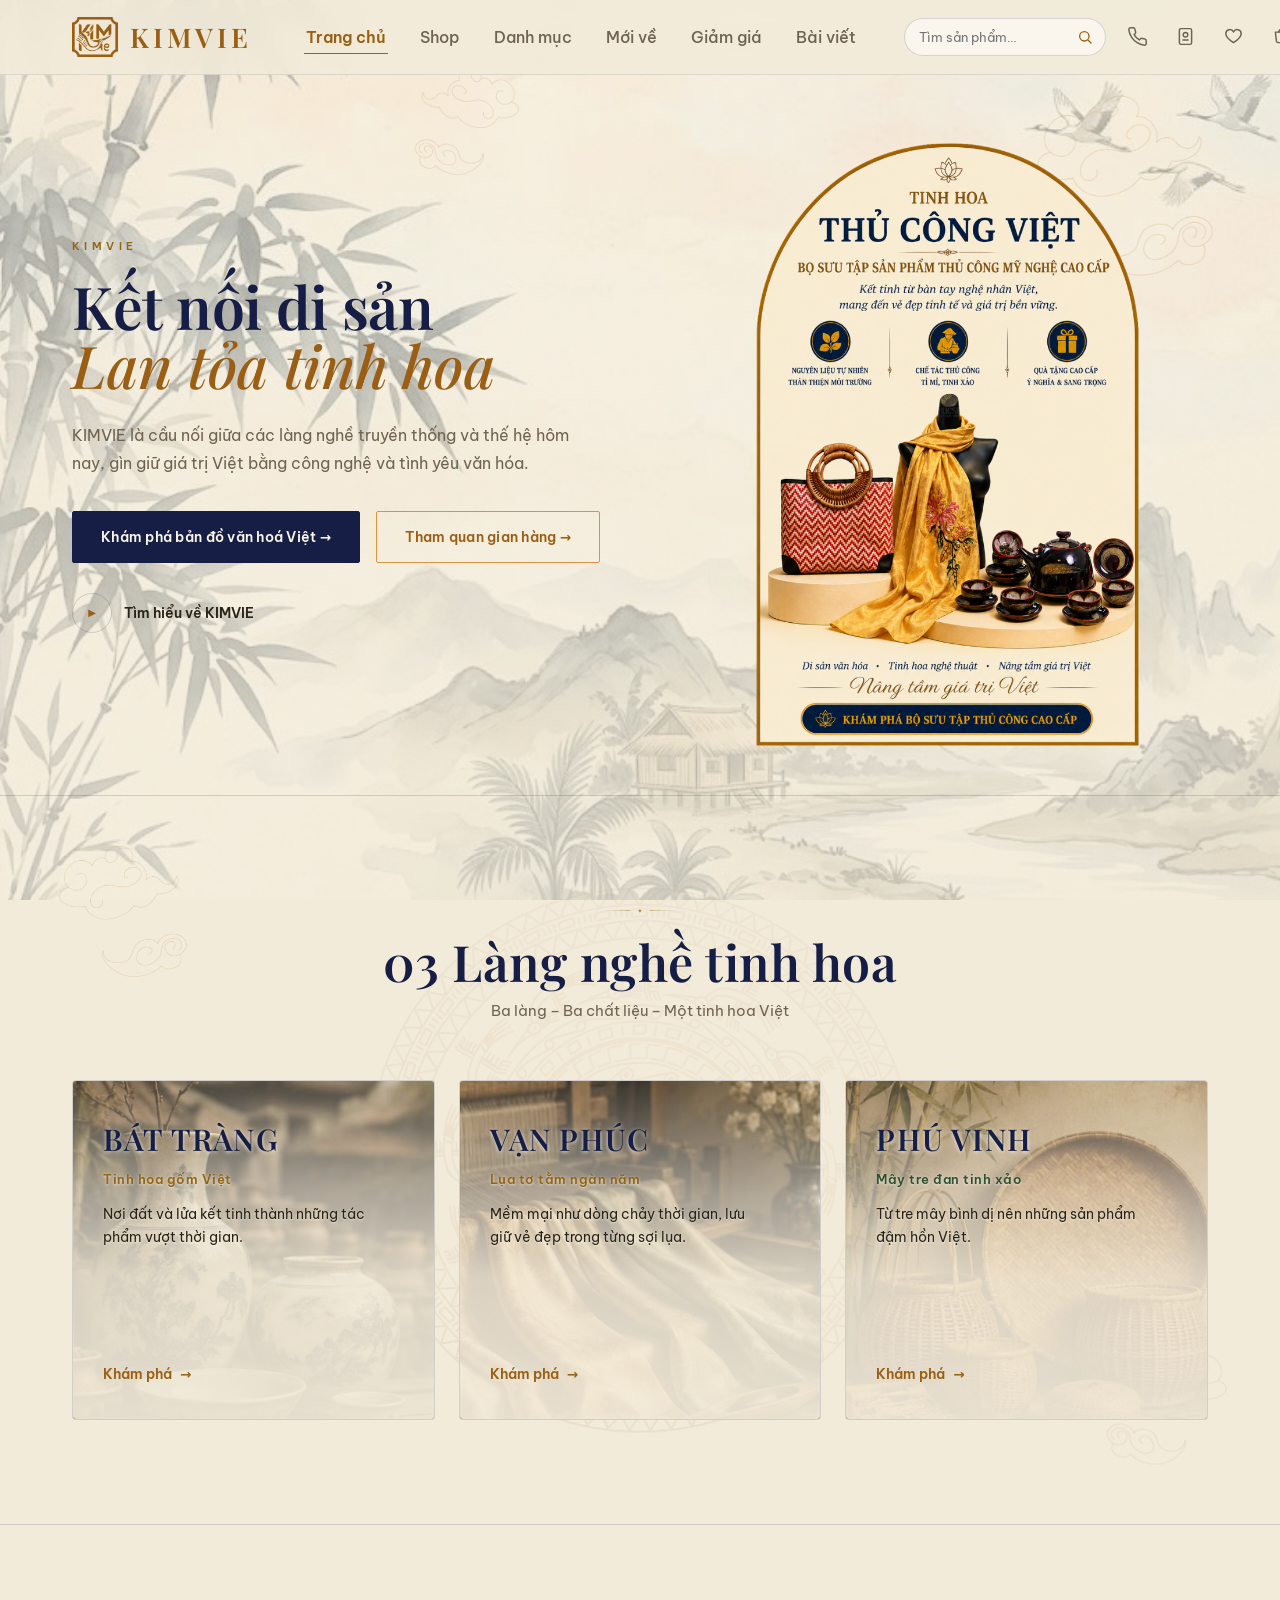
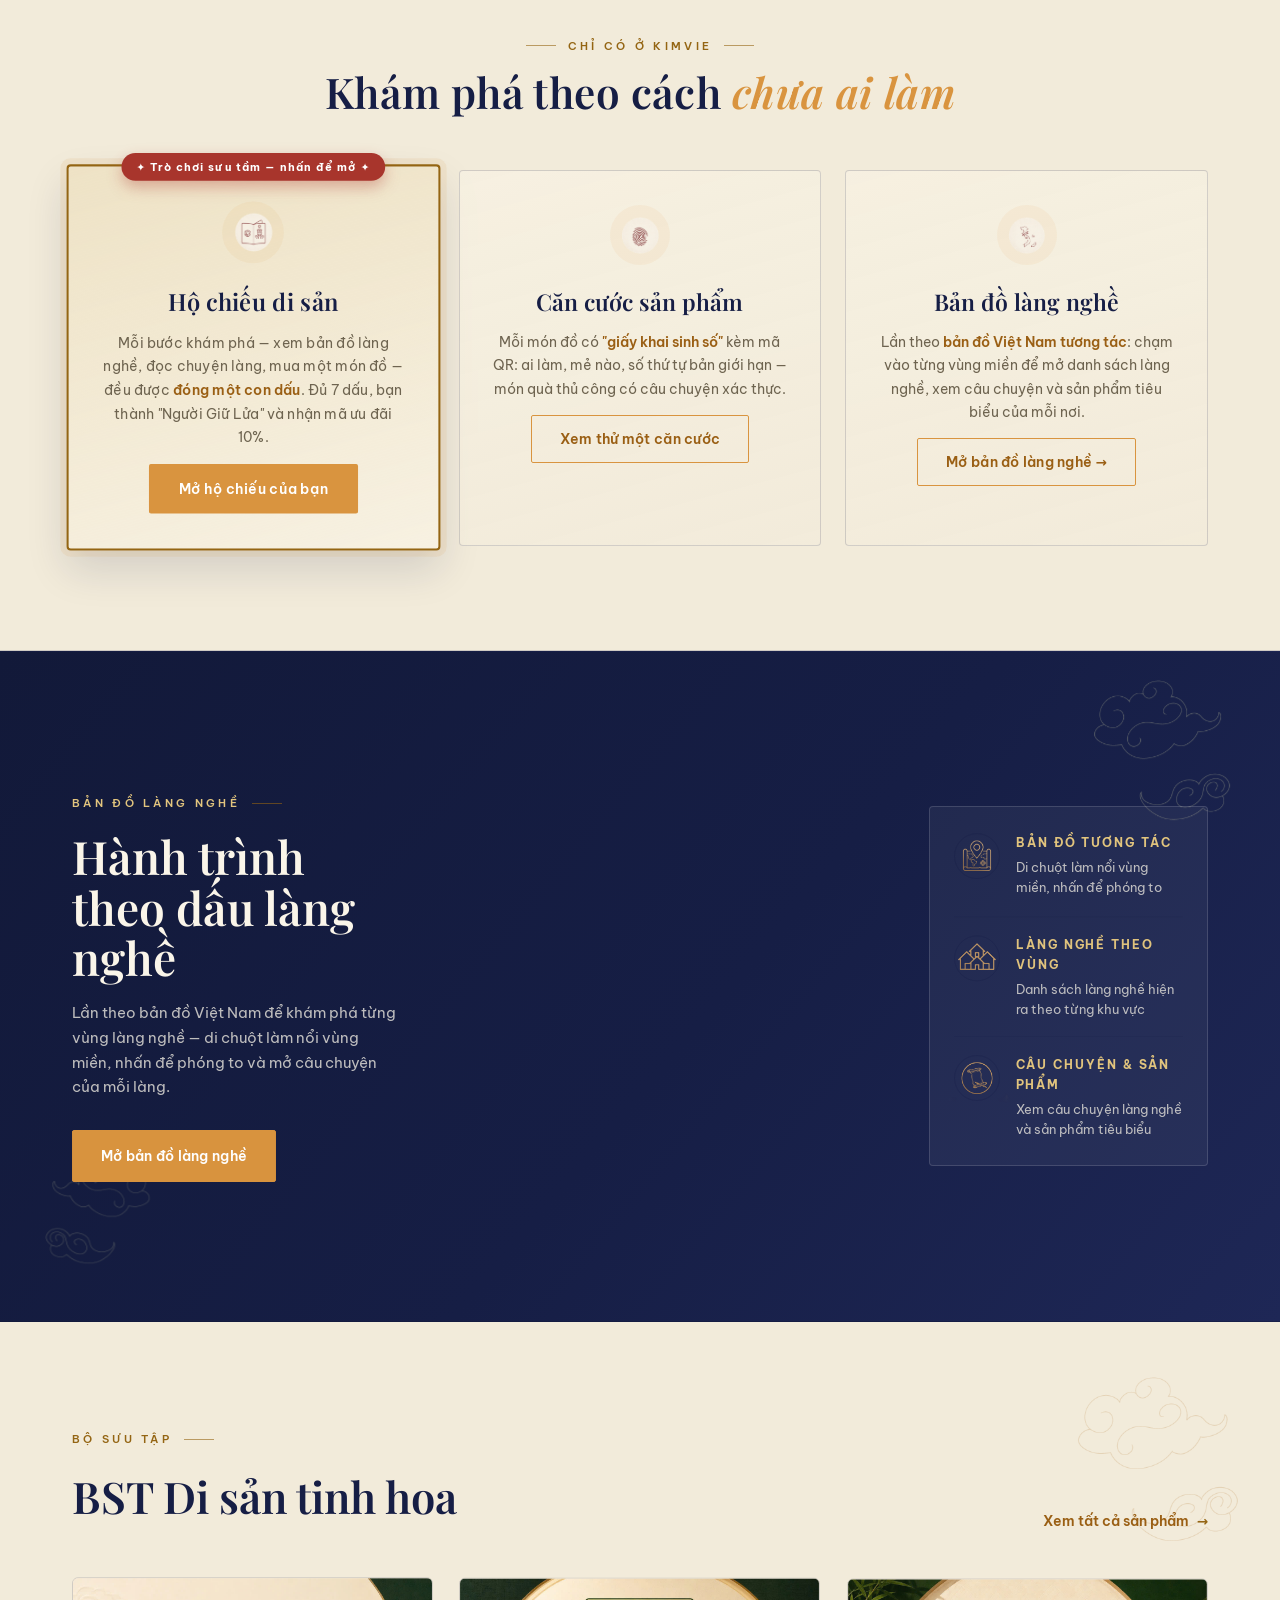
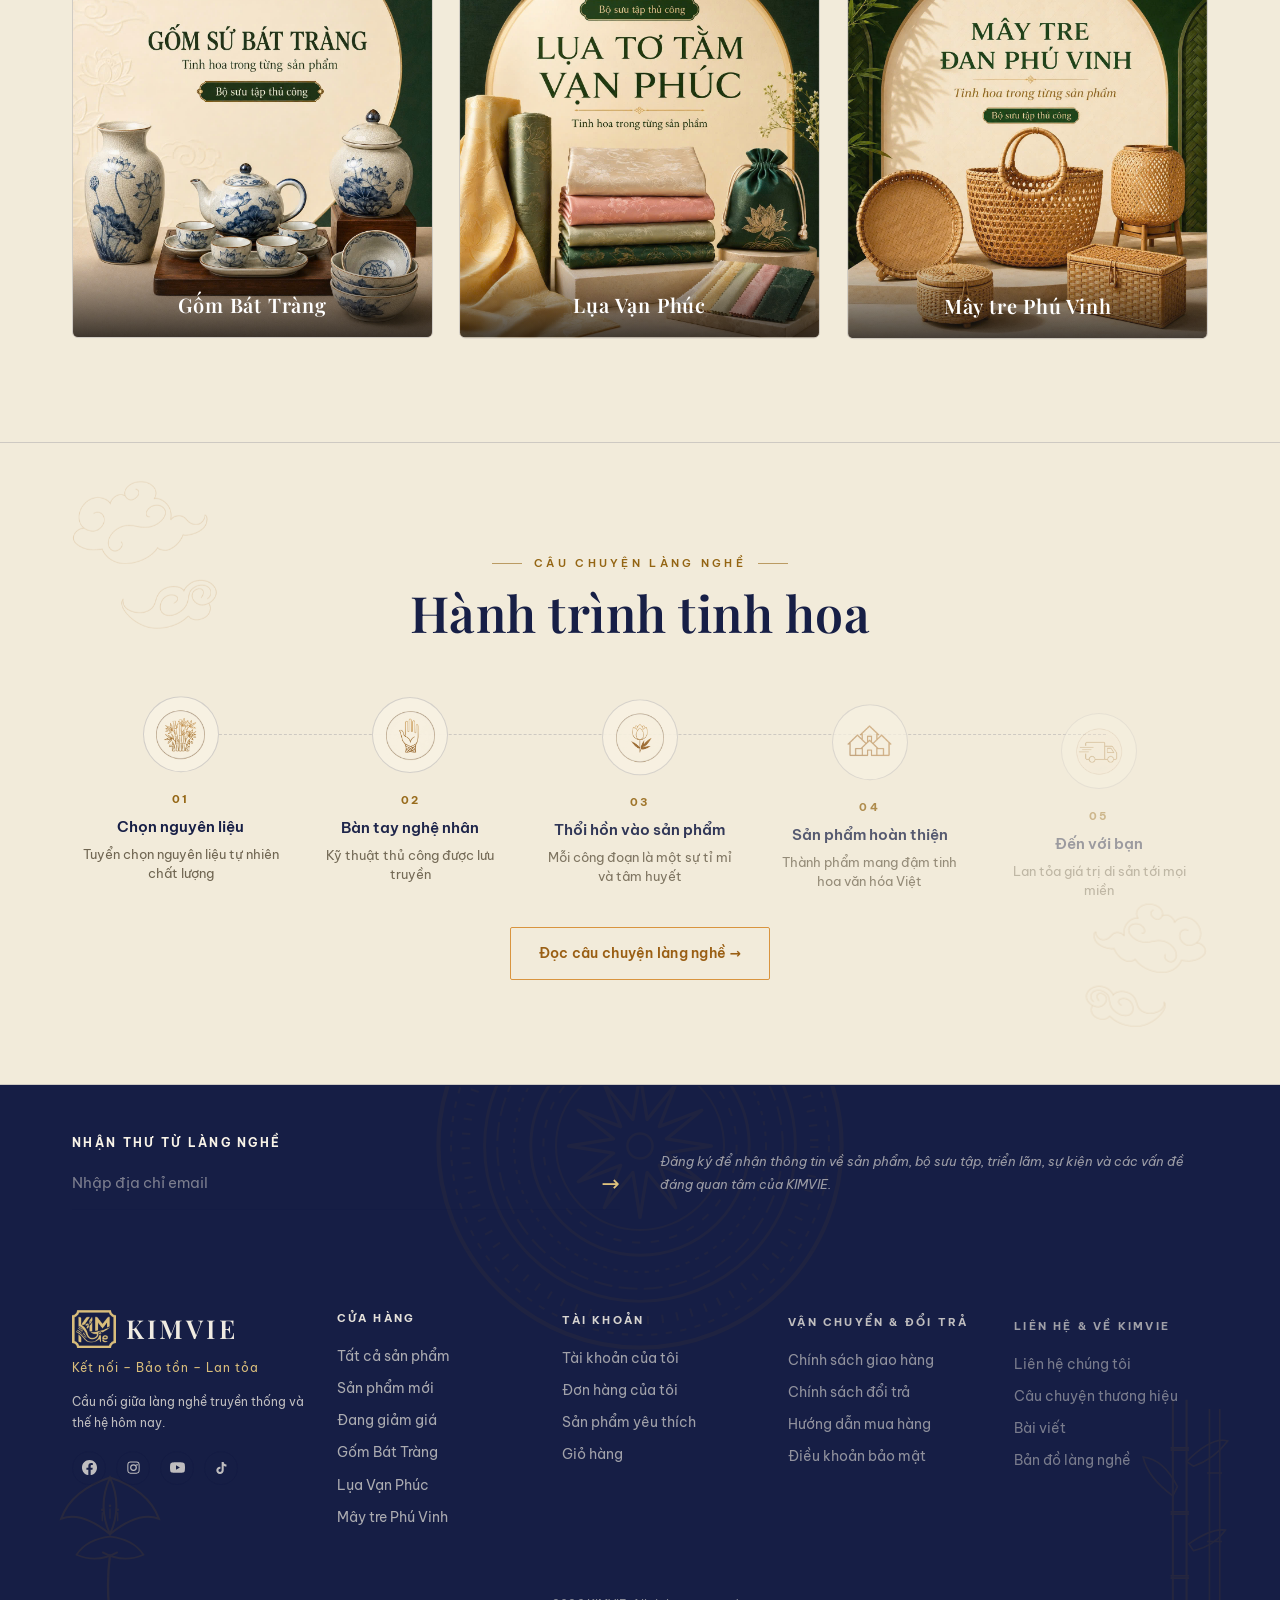
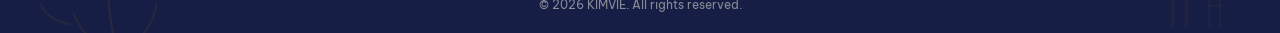
==== commit 978e9af5: "update 5" ====
--- a/index.html
+++ b/index.html
@@ -12,6 +12,7 @@
 <link rel="preconnect" href="https://fonts.gstatic.com" crossorigin>
 <link href="https://fonts.googleapis.com/css2?family=Playfair+Display:ital,wght@0,600;0,700;0,800;0,900;1,600&family=Be+Vietnam+Pro:wght@400;500;600;700&display=swap" rel="stylesheet">
 <link rel="stylesheet" href="styles.css">
+<link rel="stylesheet" href="pages.css">
 </head>
 <body>
 <!-- ===== full-page lacquer video ground ===== -->
@@ -261,15 +262,22 @@
     </a>
     <ul class="menu">
       <li><a href="#home" data-go="home" class="on">Trang chủ</a></li>
-      <li><a href="#expo" data-go="expo">Bản đồ làng nghề</a></li>
-      <li><a href="#market" data-go="market">Sản phẩm</a></li>
+      <li><a href="shop.html">Shop</a></li>
+      <li><a href="shop.html#categories">Danh mục</a></li>
+      <li><a href="shop.html?sort=newest">Mới về</a></li>
+      <li><a href="shop.html?sale=1">Giảm giá</a></li>
       <li><a href="#story" data-go="story">Bài viết</a></li>
       <li class="menu-seller" id="menuSellerItem" hidden><a href="#seller" data-go="seller">Kênh người bán</a></li>
       <li class="menu-login"><a href="#" id="loginMenuLink">Đăng nhập</a></li>
     </ul>
     <div class="nav-right">
+      <form class="nav-search" id="navSearchForm" role="search">
+        <input type="search" id="navSearchInput" placeholder="Tìm sản phẩm…" aria-label="Tìm sản phẩm">
+        <button type="submit" aria-label="Tìm kiếm"><svg viewBox="0 0 24 24" width="16" height="16" fill="none" stroke="currentColor" stroke-width="2" stroke-linecap="round"><circle cx="11" cy="11" r="7"/><path d="m21 21-4.3-4.3"/></svg></button>
+      </form>
       <button class="ic" id="contactBtn" type="button" title="Liên hệ với chúng tôi" aria-label="Liên hệ với chúng tôi"><svg viewBox="0 0 24 24" fill="none" stroke="currentColor" stroke-width="1.7" stroke-linecap="round" stroke-linejoin="round"><path d="M22 16.9v3a2 2 0 0 1-2.2 2 19.8 19.8 0 0 1-8.6-3.1 19.5 19.5 0 0 1-6-6A19.8 19.8 0 0 1 2.1 4.2 2 2 0 0 1 4.1 2h3a2 2 0 0 1 2 1.7c.13.96.36 1.9.7 2.8a2 2 0 0 1-.45 2.1L8.1 9.9a16 16 0 0 0 6 6l1.3-1.3a2 2 0 0 1 2.1-.45c.9.34 1.84.57 2.8.7A2 2 0 0 1 22 16.9z"/></svg></button>
       <button class="ic" id="ppBtn" type="button" title="Hộ chiếu di sản" aria-label="Hộ chiếu di sản"><svg viewBox="0 0 24 24" fill="none" stroke="currentColor" stroke-width="1.7" stroke-linecap="round" stroke-linejoin="round"><rect x="5" y="3" width="14" height="18" rx="2"/><circle cx="12" cy="10" r="2.6"/><path d="M9 16h6"/></svg><span class="badge" id="ppBadge">0</span></button>
+      <a class="ic" href="wishlist.html" title="Sản phẩm yêu thích" aria-label="Sản phẩm yêu thích"><svg viewBox="0 0 24 24" fill="none" stroke="currentColor" stroke-width="1.7" stroke-linecap="round" stroke-linejoin="round"><path d="M20.8 8.6c0 4.8-8.8 10.4-8.8 10.4S3.2 13.4 3.2 8.6a4.6 4.6 0 0 1 8.8-1.8 4.6 4.6 0 0 1 8.8 1.8Z"/></svg><span class="badge" id="wishBadge">0</span></a>
       <button class="ic" id="cartBtn" type="button" title="Giỏ hàng" aria-label="Giỏ hàng"><svg viewBox="0 0 24 24" fill="none" stroke="currentColor" stroke-width="1.7" stroke-linecap="round" stroke-linejoin="round"><path d="M5 7h14l-1.2 10.3a2 2 0 0 1-2 1.7H8.2a2 2 0 0 1-2-1.7Z"/><path d="M9 7a3 3 0 0 1 6 0"/></svg><span class="badge" id="cartBadge">0</span></button>
       <button class="ic" id="audioBtn" type="button" aria-label="Bật hoặc tắt âm thanh nền" aria-pressed="false" title="Âm thanh nền"></button>
       <a class="btn btn-navy login" id="loginBtn" href="#">Đăng nhập</a>
@@ -743,17 +751,43 @@
       <div class="seller-tabs" role="tablist" aria-label="Chuyển đổi khu vực kênh người bán">
         <button class="chip on" data-sv="dash" type="button" role="tab" aria-selected="true">Tổng quan</button>
         <button class="chip" data-sv="myp" type="button" role="tab" aria-selected="false">Sản phẩm của tôi</button>
+        <button class="chip" data-sv="orders" type="button" role="tab" aria-selected="false">Đơn hàng</button>
+        <button class="chip" data-sv="pay" type="button" role="tab" aria-selected="false">Giao dịch</button>
         <button class="chip" data-sv="post" type="button" role="tab" aria-selected="false">Đăng sản phẩm</button>
       </div>
 
       <!-- TỔNG QUAN -->
       <div class="seller-view on" id="sv-dash" role="tabpanel">
+        <div class="acct-card" style="margin-bottom:24px">
+          <h6 style="margin-bottom:10px">Mã QR nhận tiền của gian hàng</h6>
+          <p style="font-size:12.5px;color:var(--muted);margin-bottom:10px">Người mua sẽ chuyển khoản trực tiếp vào mã QR này khi đặt hàng của bạn.</p>
+          <div class="img-upload">
+            <label class="btn btn-line" for="sellerQrInput" style="cursor:pointer">Chọn ảnh QR</label>
+            <input type="file" id="sellerQrInput" accept="image/*" hidden>
+            <span class="img-upload-name" id="sellerQrName">Chưa chọn ảnh</span>
+          </div>
+          <img id="sellerQrPreview" src="" alt="" style="width:140px;height:140px;object-fit:contain;background:#fff;border:1px solid var(--line);border-radius:8px;margin-top:10px;display:none">
+          <p class="ck-err" id="sellerQrErr"></p>
+        </div>
         <div class="stat-grid" id="sellerStats"></div>
         <div class="sec-head" style="text-align:left;max-width:none;margin:0 0 20px">
           <span class="kicker">Gần đây</span>
           <h2 class="lc" style="font-size:clamp(22px,2.6vw,28px)">Sản phẩm đăng gần đây</h2>
         </div>
         <div class="p-grid wide" id="sellerRecent"></div>
+      </div>
+
+      <!-- ĐƠN HÀNG (cập nhật trạng thái vận chuyển từng dòng hàng của mình) -->
+      <div class="seller-view" id="sv-orders" role="tabpanel">
+        <div id="sellerOrdersList"></div>
+      </div>
+
+      <!-- GIAO DỊCH (xác nhận đã nhận tiền cho từng đơn) -->
+      <div class="seller-view" id="sv-pay" role="tabpanel">
+        <div style="display:flex;justify-content:flex-end;margin-bottom:14px">
+          <button class="btn btn-amber" id="confirmAllBtn" type="button">✓ Xác nhận đã nhận tất cả</button>
+        </div>
+        <div id="sellerTxList"></div>
       </div>
 
       <!-- SẢN PHẨM CỦA TÔI -->
@@ -1162,22 +1196,30 @@
       </div>
       <div>
         <h5>Cửa hàng</h5>
-        <a class="fl" id="flNew" href="#tinhhoa">Sản phẩm mới</a>
-        <a class="fl" data-mf="bt" href="#market">Gốm Bát Tràng</a>
-        <a class="fl" data-mf="vp" href="#market">Lụa Vạn Phúc</a>
-        <a class="fl" data-mf="pv" href="#market">Mây tre Phú Vinh</a>
-        <a class="fl" data-go="market" href="#market">Combo / Bộ quà tặng</a>
+        <a class="fl" href="shop.html">Tất cả sản phẩm</a>
+        <a class="fl" href="shop.html?sort=newest">Sản phẩm mới</a>
+        <a class="fl" href="shop.html?sale=1">Đang giảm giá</a>
+        <a class="fl" href="shop.html?village=bt">Gốm Bát Tràng</a>
+        <a class="fl" href="shop.html?village=vp">Lụa Vạn Phúc</a>
+        <a class="fl" href="shop.html?village=pv">Mây tre Phú Vinh</a>
       </div>
       <div>
-        <h5>Đặt hàng & Hỗ trợ</h5>
-        <a class="fl" href="#">Hỏi đáp</a>
+        <h5>Tài khoản</h5>
+        <a class="fl" href="account.html">Tài khoản của tôi</a>
+        <a class="fl" href="account.html#orders">Đơn hàng của tôi</a>
+        <a class="fl" href="wishlist.html">Sản phẩm yêu thích</a>
+        <a class="fl" href="cart.html">Giỏ hàng</a>
+      </div>
+      <div>
+        <h5>Vận chuyển & Đổi trả</h5>
+        <a class="fl" href="#">Chính sách giao hàng</a>
+        <a class="fl" href="#">Chính sách đổi trả</a>
         <a class="fl" href="#">Hướng dẫn mua hàng</a>
-        <a class="fl" href="#">Chính sách bán hàng & đổi trả</a>
         <a class="fl" href="#">Điều khoản bảo mật</a>
+      </div>
+      <div>
+        <h5>Liên hệ & Về KIMVIE</h5>
         <a class="fl" data-cs href="#">Liên hệ chúng tôi</a>
-      </div>
-      <div>
-        <h5>Về KIMVIE</h5>
         <a class="fl" data-go="article" href="#article">Câu chuyện thương hiệu</a>
         <a class="fl" data-go="story" href="#story">Bài viết</a>
         <a class="fl" data-go="expo" href="#expo">Bản đồ làng nghề</a>
@@ -1405,6 +1447,10 @@
           <input type="text" id="lgName" placeholder="Nguyễn Văn A" autocomplete="name">
         </div>
         <div class="ck-field">
+          <label for="lgUsername">Tên đăng nhập <em>*</em></label>
+          <input type="text" id="lgUsername" placeholder="vd: nguyenvana" autocomplete="username">
+        </div>
+        <div class="ck-field" id="lgEmailField" hidden>
           <label for="lgEmail">Email <em>*</em></label>
           <input type="email" id="lgEmail" placeholder="ban@email.com" autocomplete="email">
         </div>
@@ -1429,6 +1475,7 @@
             <p id="pfMeta"></p>
           </div>
         </div>
+        <div class="idrow"><span>Tên đăng nhập</span><b id="pfUsername">—</b></div>
         <div class="idrow"><span>Email</span><b id="pfEmail">—</b></div>
         <div class="idrow"><span>Số điện thoại</span><b id="pfPhone">—</b></div>
         <div class="idrow"><span>Hạng thành viên</span><b>Lữ khách KIMVIE</b></div>
@@ -1443,7 +1490,8 @@
           <button class="btn btn-amber" id="goSellerBtn" type="button" style="width:100%;justify-content:center">Vào trang quản lý →</button>
         </div>
 
-        <button class="btn btn-line ck-cta" id="logoutBtn" type="button" style="margin-top:12px">Đăng xuất</button>
+        <a class="btn btn-amber ck-cta" id="goAccountBtn" href="account.html" style="margin-top:12px;justify-content:center">Trang tài khoản đầy đủ →</a>
+        <button class="btn btn-line ck-cta" id="logoutBtn" type="button" style="margin-top:10px">Đăng xuất</button>
       </div>
       <!-- đăng ký làm người bán -->
       <div id="sellerRegisterBox" hidden>
--- a/styles.css
+++ b/styles.css
@@ -157,6 +157,12 @@
 .menu a.on{color:var(--gold-soft);font-weight:600}
 .menu a.on::after{content:"";position:absolute;left:14px;right:14px;bottom:6px;height:1px;background:var(--gold)}
 .nav-right{margin-left:auto;display:flex;align-items:center;gap:4px}
+.nav-search{display:flex;align-items:center;background:rgba(255,255,255,.55);border:1px solid var(--line);border-radius:999px;padding:2px 4px 2px 14px;margin-right:6px}
+.nav-search input{border:none;background:none;font-size:13px;width:150px;color:var(--ink);font-family:var(--sans)}
+.nav-search input:focus{outline:none}
+.nav-search button{width:32px;height:32px;border-radius:50%;display:grid;place-items:center;color:var(--gold-soft);flex:none}
+.nav-search button:hover{background:rgba(217,148,63,.14)}
+@media (max-width:1080px){.nav-search{display:none}}
 .ic{
   width:42px;height:42px;border-radius:50%;display:grid;place-items:center;
   color:var(--muted);position:relative;transition:color .2s,background .2s;
@@ -178,9 +184,12 @@
 /* =========================================================================
    PAGE SYSTEM
    ========================================================================= */
-main{display:none}
-main.active{display:block}
-html:not(.gsap-on) main.active{animation:pgin .5s ease both}
+/* Chỉ áp dụng cho các <main data-page="..."> của bộ router 1-trang trong index.html —
+   các trang riêng (shop/product/cart/checkout/account/...) dùng <main> thường, không
+   có data-page, nên không bị ẩn mặc định. */
+main[data-page]{display:none}
+main[data-page].active{display:block}
+html:not(.gsap-on) main[data-page].active{animation:pgin .5s ease both}
 @keyframes pgin{from{opacity:0;transform:translateY(10px)}to{opacity:1;transform:none}}
 
 /* subpage hero band */
@@ -589,7 +598,8 @@
 .f-news button{color:var(--gold-soft);font-size:22px;transition:transform .2s}
 .f-news button:hover{transform:translateX(5px)}
 .f-news .note{font-size:13px;font-style:italic;color:var(--muted-2);line-height:1.7}
-.f-grid{display:grid;grid-template-columns:1.3fr 1fr 1fr 1.15fr;gap:40px;padding:56px 0 40px;position:relative}
+.f-grid{display:grid;grid-template-columns:1.2fr 1fr 1fr 1fr 1fr;gap:32px;padding:56px 0 40px;position:relative}
+@media (max-width:1080px){.f-grid{grid-template-columns:1fr 1fr;gap:32px 24px}}
 .f-brand .name{font-family:var(--serif);font-weight:600;font-size:26px;color:var(--pearl)}
 .f-brand .tag{font-size:12px;letter-spacing:.08em;color:var(--gold);margin:8px 0 14px}
 .f-socials{display:flex;gap:10px;margin-top:18px}
--- a/pages.css
+++ b/pages.css
@@ -0,0 +1,138 @@
+/* pages.css — style riêng cho các trang mới (shop/product/cart/checkout/account/
+   track-order/wishlist/search). Dùng chung token màu/font với styles.css (:root),
+   chỉ bổ sung các layout mà styles.css chưa có. */
+
+.simple-hero{padding:44px 0 8px}
+.simple-hero h1{font-family:var(--serif);font-size:clamp(26px,3vw,38px);font-weight:600;color:var(--pearl)}
+.simple-hero .crumb{font-size:12.5px;color:var(--muted-2);margin-bottom:10px}
+.simple-hero .crumb a{color:var(--gold-soft)}
+.page-body{padding:24px 0 100px}
+
+.badge-pill{display:inline-block;font-size:10.5px;font-weight:700;letter-spacing:.04em;padding:4px 10px;border-radius:999px;margin-right:6px}
+.badge-new{background:var(--jade);color:#fff}
+.badge-sale{background:var(--vermilion);color:#fff}
+.price-old{text-decoration:line-through;color:var(--muted-2);font-size:12.5px;margin-right:6px}
+
+/* ---------- Shop / Search layout: sidebar filters + grid ---------- */
+.shop-layout{display:grid;grid-template-columns:240px 1fr;gap:36px;align-items:start}
+.filter-rail{border:1px solid var(--line);border-radius:8px;padding:20px;background:rgba(250,245,233,.6);position:sticky;top:94px}
+.filter-rail h5{font-size:11px;letter-spacing:.14em;text-transform:uppercase;color:var(--pearl);margin:0 0 10px}
+.filter-group{margin-bottom:22px}
+.filter-group label{display:flex;align-items:center;gap:8px;font-size:13px;color:var(--muted);margin-bottom:8px;cursor:pointer}
+.filter-group input[type=range]{width:100%}
+.filter-group .range-vals{display:flex;justify-content:space-between;font-size:11.5px;color:var(--muted-2)}
+.swatch-row{display:flex;flex-wrap:wrap;gap:8px}
+.swatch{padding:6px 12px;border-radius:999px;border:1px solid var(--line);font-size:12px;color:var(--muted);cursor:pointer;background:#fff}
+.swatch.on{border-color:var(--gold);background:var(--amber-soft);color:var(--gold-soft);font-weight:700}
+.shop-toolbar{display:flex;justify-content:space-between;align-items:center;gap:16px;margin-bottom:24px;flex-wrap:wrap}
+.shop-toolbar .count{font-size:13px;color:var(--muted)}
+.empty-state{text-align:center;padding:60px 20px;color:var(--muted)}
+.empty-state svg{color:var(--gold-soft);margin-bottom:14px}
+@media (max-width:900px){.shop-layout{grid-template-columns:1fr}.filter-rail{position:static}}
+
+/* ---------- Product detail ---------- */
+.pd-layout{display:grid;grid-template-columns:1fr 1fr;gap:48px;align-items:start}
+.pd-gallery-main{border:1px solid var(--line);border-radius:8px;overflow:hidden;background:#fff;height:460px;display:grid;place-items:center}
+.pd-gallery-main img{width:100%;height:100%;object-fit:contain}
+.pd-thumbs{display:flex;gap:10px;margin-top:12px;flex-wrap:wrap}
+.pd-thumbs img{width:64px;height:64px;object-fit:cover;border-radius:6px;border:2px solid transparent;cursor:pointer;background:#fff}
+.pd-thumbs img.on{border-color:var(--gold)}
+.pd-info h1{font-family:var(--serif);font-size:28px;font-weight:600;color:var(--pearl);margin-bottom:8px}
+.pd-rating{display:flex;align-items:center;gap:8px;font-size:13px;color:var(--muted);margin-bottom:14px}
+.pd-price{display:flex;align-items:baseline;gap:10px;margin-bottom:18px}
+.pd-price .price{font-size:26px}
+.pd-option{margin-bottom:18px}
+.pd-option h6{font-size:12px;text-transform:uppercase;letter-spacing:.08em;color:var(--muted-2);margin-bottom:8px}
+.pd-actions{display:flex;gap:10px;margin-top:22px;flex-wrap:wrap}
+.pd-actions .btn{flex:1;min-width:150px;justify-content:center}
+.pd-meta-row{display:flex;gap:8px;font-size:12.5px;color:var(--muted);margin:6px 0}
+.pd-tabs{display:flex;gap:22px;border-bottom:1px solid var(--line);margin:52px 0 26px}
+.pd-tabs button{padding:12px 2px;font-size:13.5px;font-weight:600;color:var(--muted);border-bottom:2px solid transparent}
+.pd-tabs button.on{color:var(--gold-soft);border-color:var(--gold)}
+.pd-tabpanel{display:none}
+.pd-tabpanel.on{display:block}
+.related-grid{display:grid;grid-template-columns:repeat(4,1fr);gap:20px;margin-top:16px}
+@media (max-width:900px){.pd-layout{grid-template-columns:1fr}.related-grid{grid-template-columns:repeat(2,1fr)}}
+
+/* review list + star input */
+.review-row{border-bottom:1px dashed var(--line-soft);padding:16px 0}
+.review-row .stars{color:var(--gold);font-size:13px}
+.review-row .rv-imgs{display:flex;gap:8px;margin-top:8px}
+.review-row .rv-imgs img{width:56px;height:56px;object-fit:cover;border-radius:6px}
+.star-input{display:flex;gap:4px;font-size:26px;cursor:pointer;color:var(--line)}
+.star-input span.on{color:var(--gold)}
+.rating-summary{display:flex;align-items:center;gap:20px;margin-bottom:20px}
+.rating-summary .big{font-family:var(--serif);font-size:44px;color:var(--gold-soft)}
+
+/* ---------- Cart page ---------- */
+.cart-layout{display:grid;grid-template-columns:1fr 320px;gap:36px;align-items:start}
+.cart-line{display:flex;gap:16px;align-items:center;border-bottom:1px solid var(--line-soft);padding:18px 0}
+.cart-line img{width:80px;height:80px;object-fit:cover;border-radius:8px;background:#fff;border:1px solid var(--line)}
+.cart-line .ci-info{flex:1;min-width:0}
+.cart-line .ci-info h5{font-size:14.5px;font-weight:600;color:var(--pearl)}
+.cart-line .ci-info .variant{font-size:12px;color:var(--muted-2)}
+.cart-line .ci-actions{display:flex;gap:14px;font-size:12px;margin-top:6px}
+.cart-line .ci-actions a{color:var(--gold-soft);cursor:pointer}
+.summary-box{border:1px solid var(--line);border-radius:8px;padding:22px;position:sticky;top:94px}
+.summary-box h5{font-size:15px;font-weight:600;color:var(--pearl);margin-bottom:14px}
+.srow{display:flex;justify-content:space-between;font-size:13.5px;color:var(--muted);padding:6px 0}
+.srow.total{border-top:1px solid var(--line);margin-top:8px;padding-top:14px;font-size:16px;color:var(--pearl);font-weight:700}
+@media (max-width:900px){.cart-layout{grid-template-columns:1fr}}
+
+/* ---------- Checkout ---------- */
+.checkout-steps{display:flex;gap:8px;align-items:center;margin-bottom:32px;flex-wrap:wrap}
+.checkout-steps span{font-size:11px;font-weight:700;letter-spacing:.06em;text-transform:uppercase;color:var(--muted-2);padding:6px 12px;border-radius:999px;border:1px solid var(--line)}
+.checkout-steps span.on{color:#fff;background:var(--navy);border-color:var(--navy)}
+.addr-card{border:1px solid var(--line);border-radius:8px;padding:16px;margin-bottom:10px;cursor:pointer;position:relative}
+.addr-card.on{border-color:var(--gold);background:var(--amber-soft)}
+.addr-card b{color:var(--pearl)}
+.ship-option{display:flex;justify-content:space-between;align-items:center;border:1px solid var(--line);border-radius:8px;padding:14px 16px;margin-bottom:10px;cursor:pointer}
+.ship-option.on{border-color:var(--gold);background:var(--amber-soft)}
+.pay-seller-block{border:1px solid var(--line);border-radius:8px;padding:20px;margin-bottom:16px}
+.pay-seller-block img.qr{width:180px;height:180px;object-fit:contain;background:#fff;border:1px solid var(--line);border-radius:8px;display:block;margin:12px auto}
+.pay-status{font-size:12.5px;font-weight:700;padding:4px 10px;border-radius:999px;display:inline-block}
+.pay-status.pending{background:rgba(217,148,63,.16);color:var(--gold-soft)}
+.pay-status.completed{background:rgba(46,82,51,.16);color:var(--jade)}
+.pay-status.failed{background:rgba(168,53,44,.14);color:var(--vermilion)}
+
+/* ---------- Account dashboard ---------- */
+.acct-layout{display:grid;grid-template-columns:240px 1fr;gap:36px;align-items:start}
+.acct-nav{border:1px solid var(--line);border-radius:8px;overflow:hidden;position:sticky;top:94px}
+.acct-nav a{display:block;padding:13px 18px;font-size:13.5px;color:var(--muted);border-bottom:1px solid var(--line-soft);transition:.15s}
+.acct-nav a:last-child{border-bottom:none}
+.acct-nav a:hover{background:var(--amber-soft);color:var(--gold-soft)}
+.acct-nav a.on{background:var(--navy);color:var(--cream2);font-weight:600}
+.acct-section{display:none}
+.acct-section.on{display:block}
+.acct-card{border:1px solid var(--line);border-radius:8px;padding:24px;margin-bottom:20px;background:rgba(250,245,233,.5)}
+.stat-row{display:grid;grid-template-columns:repeat(4,1fr);gap:16px;margin-bottom:24px}
+.stat-tile{border:1px solid var(--line);border-radius:8px;padding:18px;text-align:center}
+.stat-tile b{display:block;font-family:var(--serif);font-size:24px;color:var(--gold-soft)}
+.stat-tile span{font-size:11.5px;color:var(--muted-2)}
+.order-row{border:1px solid var(--line);border-radius:8px;padding:16px 18px;margin-bottom:12px}
+.order-row .top{display:flex;justify-content:space-between;align-items:center;margin-bottom:8px}
+.status-pill{font-size:11px;font-weight:700;padding:4px 12px;border-radius:999px;text-transform:uppercase;letter-spacing:.04em}
+.status-pending{background:rgba(217,148,63,.16);color:var(--gold-soft)}
+.status-processing{background:rgba(148,101,19,.16);color:var(--ochre)}
+.status-shipped{background:rgba(22,30,69,.12);color:var(--navy)}
+.status-delivered{background:rgba(46,82,51,.16);color:var(--jade)}
+.status-cancelled{background:rgba(168,53,44,.14);color:var(--vermilion)}
+@media (max-width:900px){.acct-layout{grid-template-columns:1fr}.stat-row{grid-template-columns:repeat(2,1fr)}}
+
+/* ---------- Track order timeline ---------- */
+.timeline{display:flex;justify-content:space-between;margin:36px 0;position:relative}
+.timeline::before{content:"";position:absolute;top:17px;left:5%;right:5%;height:2px;background:var(--line)}
+.timeline .tl-step{flex:1;text-align:center;position:relative;z-index:1}
+.timeline .tl-dot{width:36px;height:36px;border-radius:50%;background:var(--panel);border:2px solid var(--line);display:grid;place-items:center;margin:0 auto 10px;color:var(--muted-2)}
+.timeline .tl-step.done .tl-dot{border-color:var(--jade);background:var(--jade);color:#fff}
+.timeline .tl-step.now .tl-dot{border-color:var(--gold);background:var(--gold);color:#fff}
+.timeline .tl-step span{font-size:12px;color:var(--muted)}
+.timeline .tl-step.done span,.timeline .tl-step.now span{color:var(--pearl);font-weight:600}
+
+/* ---------- Wishlist / notifications ---------- */
+.notif-row{display:flex;gap:12px;padding:14px 0;border-bottom:1px solid var(--line-soft)}
+.notif-row.unread{background:rgba(217,148,63,.06)}
+.notif-row .n-dot{width:8px;height:8px;border-radius:50%;background:var(--gold);margin-top:6px;flex:none}
+.notif-row .n-body b{color:var(--pearl)}
+.notif-row .n-body p{font-size:12.5px;color:var(--muted);margin-top:2px}
+.notif-row .n-time{font-size:11px;color:var(--muted-2);white-space:nowrap}
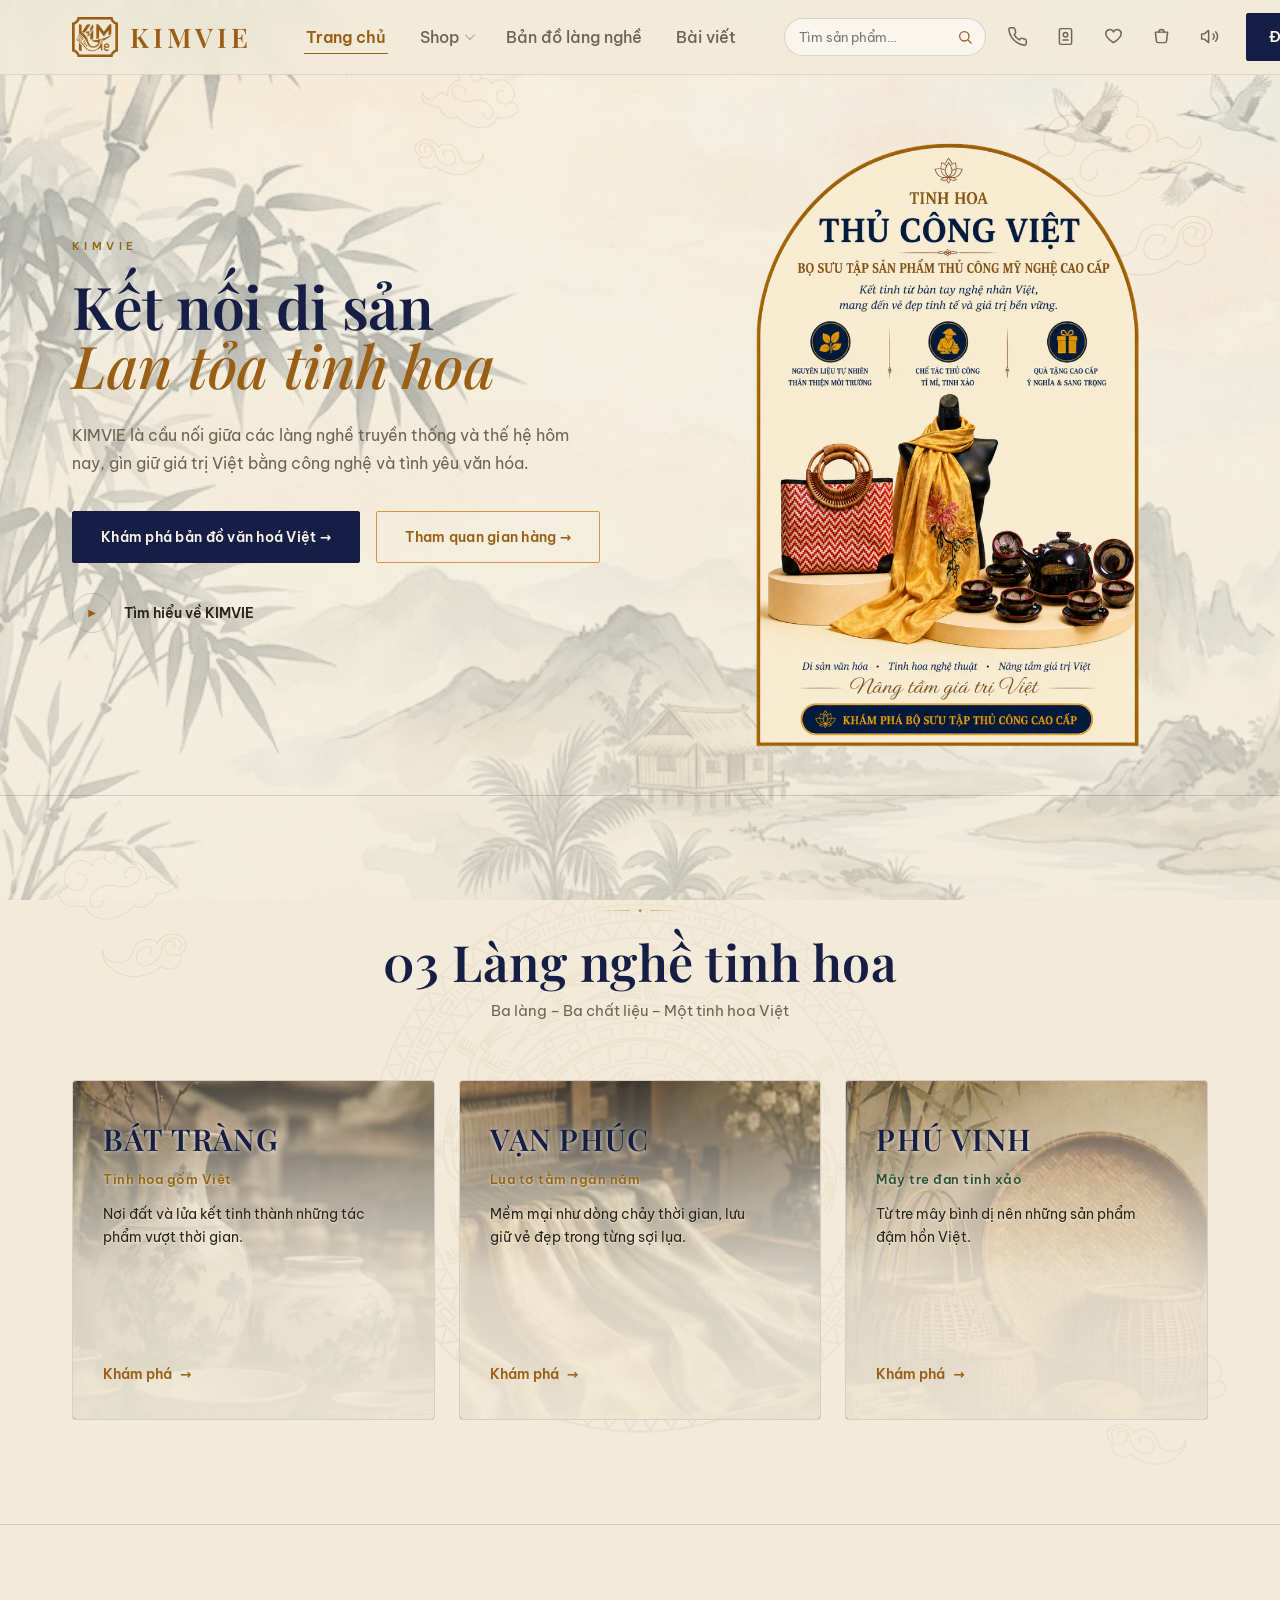
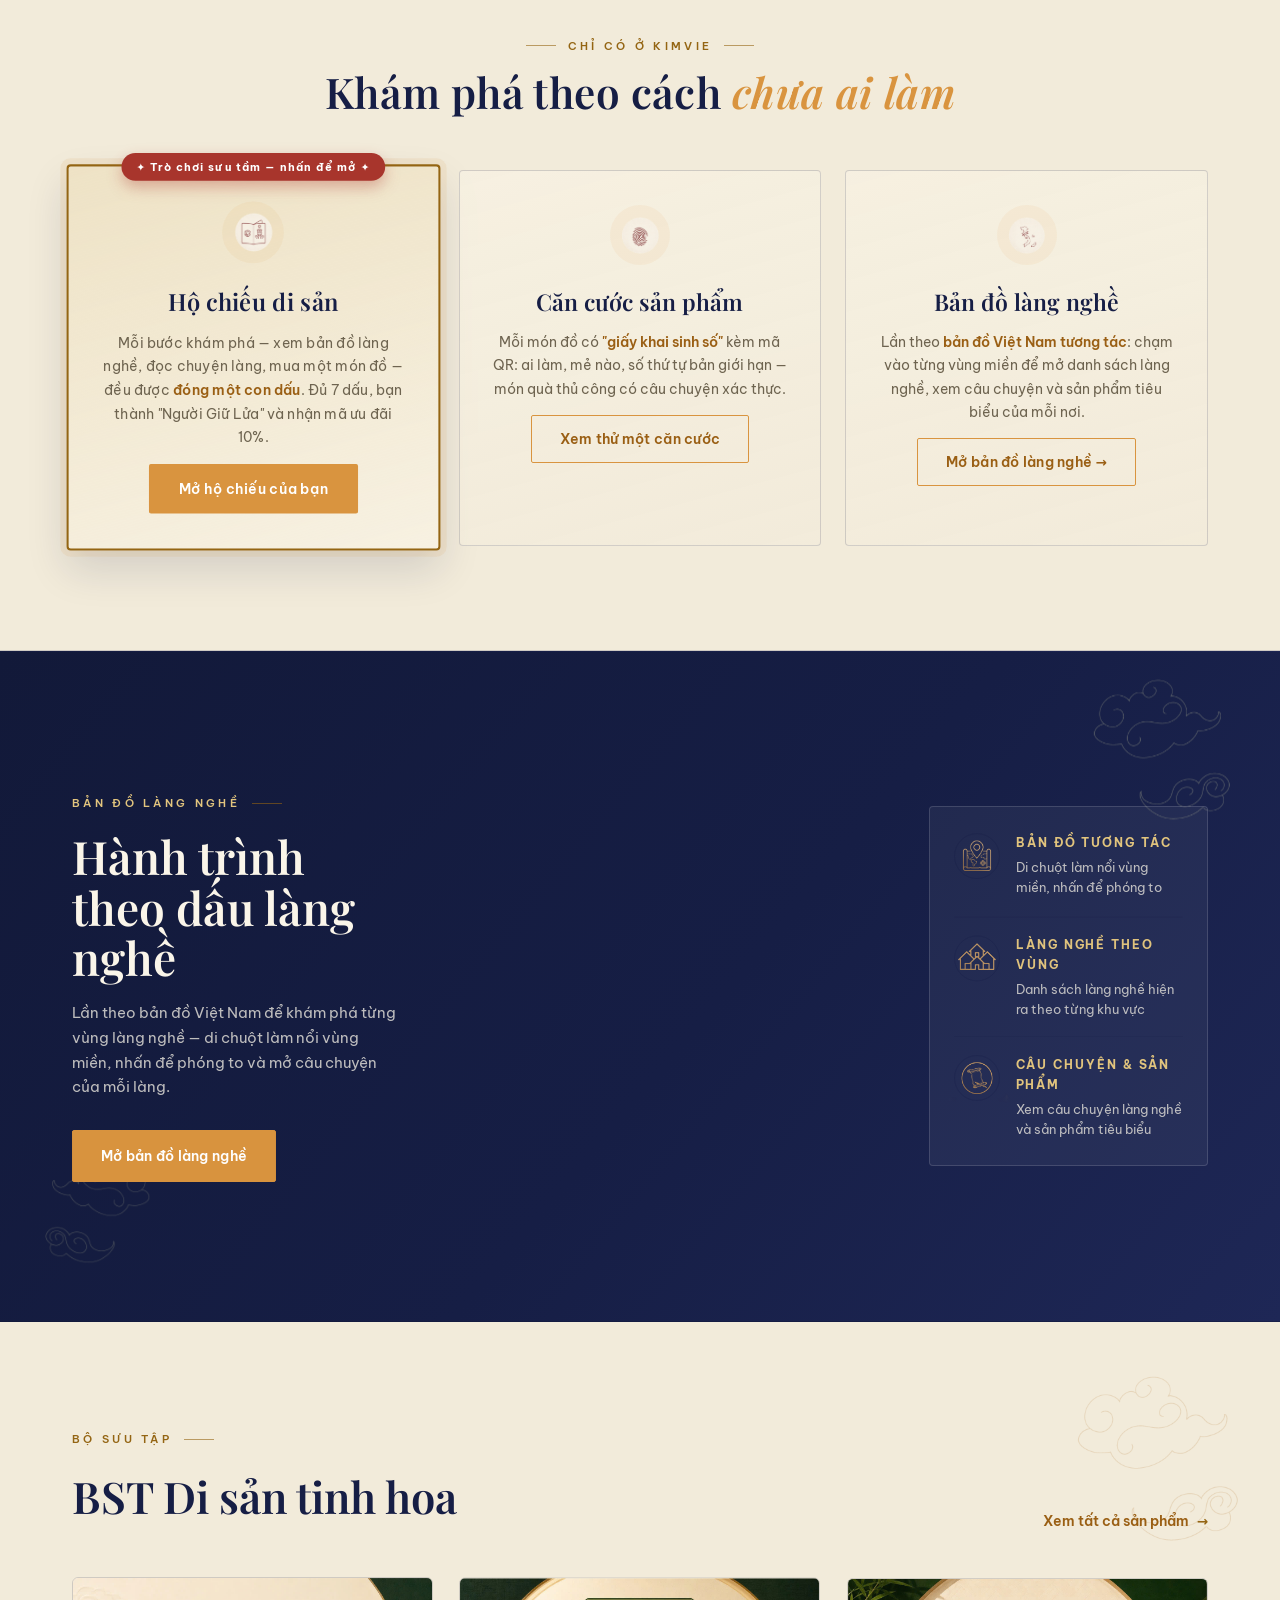
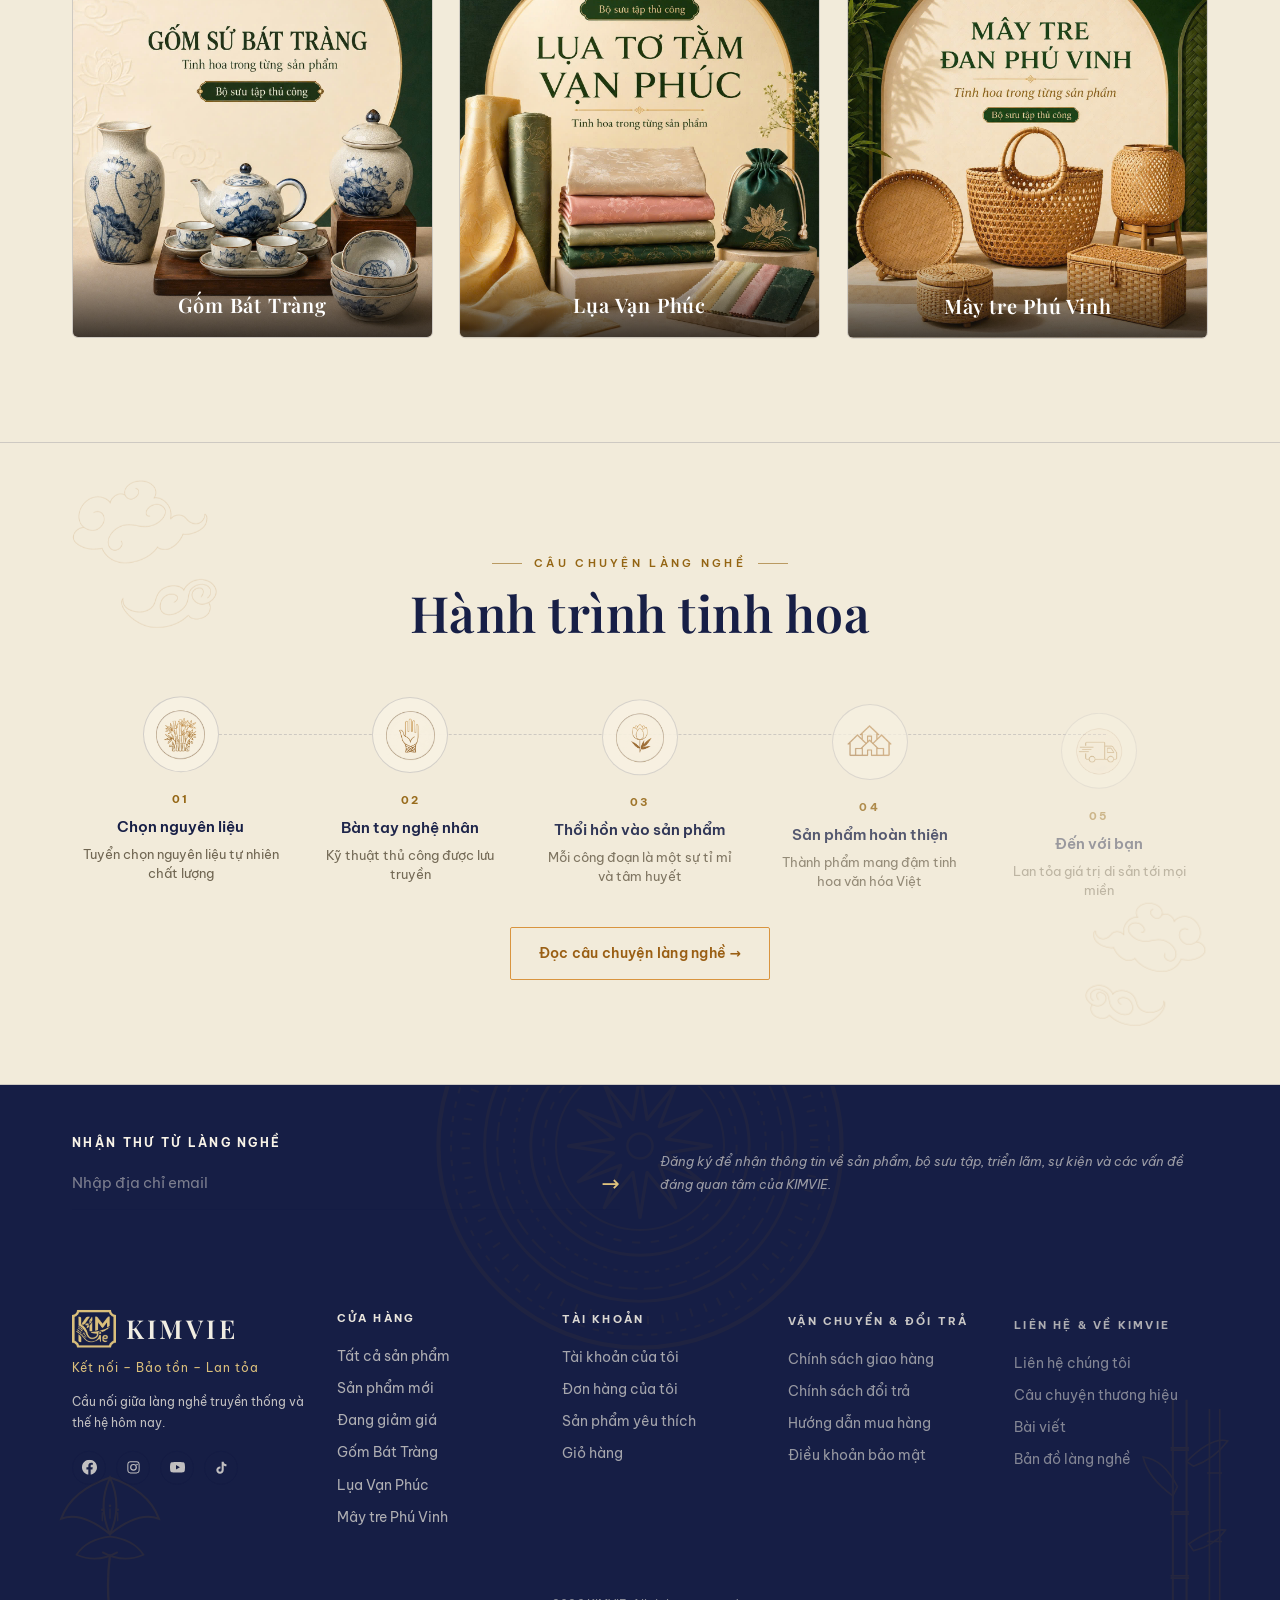
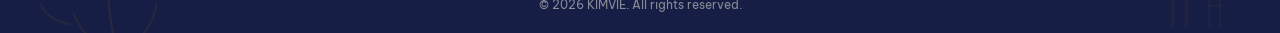
==== commit 97f3477c: "update 6" ====
--- a/index.html
+++ b/index.html
@@ -262,10 +262,14 @@
     </a>
     <ul class="menu">
       <li><a href="#home" data-go="home" class="on">Trang chủ</a></li>
-      <li><a href="shop.html">Shop</a></li>
-      <li><a href="shop.html#categories">Danh mục</a></li>
-      <li><a href="shop.html?sort=newest">Mới về</a></li>
-      <li><a href="shop.html?sale=1">Giảm giá</a></li>
+      <li class="has-dropdown">
+        <a href="shop.html">Shop</a>
+        <ul class="submenu">
+          <li><a href="shop.html?sort=newest">Mới về</a></li>
+          <li><a href="shop.html?sale=1">Giảm giá</a></li>
+        </ul>
+      </li>
+      <li><a href="#expo" data-go="expo">Bản đồ làng nghề</a></li>
       <li><a href="#story" data-go="story">Bài viết</a></li>
       <li class="menu-seller" id="menuSellerItem" hidden><a href="#seller" data-go="seller">Kênh người bán</a></li>
       <li class="menu-login"><a href="#" id="loginMenuLink">Đăng nhập</a></li>
--- a/pages.css
+++ b/pages.css
@@ -1,6 +1,37 @@
 /* pages.css — style riêng cho các trang mới (shop/product/cart/checkout/account/
    track-order/wishlist/search). Dùng chung token màu/font với styles.css (:root),
    chỉ bổ sung các layout mà styles.css chưa có. */
+
+/* ---------- Menu "Shop" có dropdown con (Mới về / Giảm giá) ---------- */
+.menu li.has-dropdown{position:relative}
+.menu li.has-dropdown > a{display:inline-flex;align-items:center;gap:5px}
+.menu li.has-dropdown > a::after{
+  content:"";width:6px;height:6px;border-right:1.5px solid currentColor;border-bottom:1.5px solid currentColor;
+  transform:rotate(45deg) translateY(-2px);opacity:.55;transition:transform .2s;
+}
+.menu li.has-dropdown.open > a::after{transform:rotate(-135deg) translateY(2px)}
+.menu .submenu{
+  position:absolute;top:100%;left:0;min-width:170px;margin:0;padding:8px;list-style:none;
+  background:var(--cream2);border:1px solid var(--line);border-radius:8px;
+  box-shadow:0 18px 40px rgba(0,0,0,.18);
+  opacity:0;visibility:hidden;transform:translateY(6px);pointer-events:none;
+  transition:opacity .2s,transform .2s,visibility .2s;z-index:90;
+}
+.menu li.has-dropdown:hover .submenu,
+.menu li.has-dropdown:focus-within .submenu,
+.menu li.has-dropdown.open .submenu{opacity:1;visibility:visible;transform:translateY(0);pointer-events:auto}
+.menu .submenu li{margin:0}
+.menu .submenu a{display:block;padding:9px 12px;border-radius:6px;font-size:13px;font-weight:500;color:var(--muted);white-space:nowrap;border:none}
+.menu .submenu a:hover{background:var(--amber-soft);color:var(--gold-soft)}
+@media (max-width:768px){
+  .menu li.has-dropdown > a::after{display:none}
+  .menu .submenu{
+    position:static;opacity:1;visibility:visible;transform:none;pointer-events:auto;
+    box-shadow:none;border:none;background:none;padding:0 0 0 14px;display:none;
+  }
+  .menu li.has-dropdown.open .submenu{display:block}
+  .menu .submenu a{padding:12px 4px;border-bottom:1px solid var(--line-soft);font-size:14px}
+}
 
 .simple-hero{padding:44px 0 8px}
 .simple-hero h1{font-family:var(--serif);font-size:clamp(26px,3vw,38px);font-weight:600;color:var(--pearl)}
@@ -28,7 +59,14 @@
 .shop-toolbar .count{font-size:13px;color:var(--muted)}
 .empty-state{text-align:center;padding:60px 20px;color:var(--muted)}
 .empty-state svg{color:var(--gold-soft);margin-bottom:14px}
-@media (max-width:900px){.shop-layout{grid-template-columns:1fr}.filter-rail{position:static}}
+@media (max-width:900px){
+  .shop-layout{grid-template-columns:1fr}
+  .filter-rail{position:static}
+  /* .chip-row mặc định (styles.css, ≤768px) tự bù trừ margin âm -22px để tràn lề đúng
+     cho các section nằm sát .wrap — không đúng khi chip nằm trong 1 card có padding
+     riêng như .filter-rail ở đây, gây tràn ngang toàn trang. Trả lại xuống dòng bình thường. */
+  .filter-rail .chip-row{width:auto;flex-wrap:wrap;overflow-x:visible;margin:0;padding:0;mask-image:none;-webkit-mask-image:none}
+}
 
 /* ---------- Product detail ---------- */
 .pd-layout{display:grid;grid-template-columns:1fr 1fr;gap:48px;align-items:start}
@@ -78,6 +116,11 @@
 .srow{display:flex;justify-content:space-between;font-size:13.5px;color:var(--muted);padding:6px 0}
 .srow.total{border-top:1px solid var(--line);margin-top:8px;padding-top:14px;font-size:16px;color:var(--pearl);font-weight:700}
 @media (max-width:900px){.cart-layout{grid-template-columns:1fr}}
+@media (max-width:560px){
+  .cart-line{gap:10px}
+  .cart-line img{width:60px;height:60px;flex:none}
+  .cart-line .ck-qty{transform:scale(.92);transform-origin:left center}
+}
 
 /* ---------- Checkout ---------- */
 .checkout-steps{display:flex;gap:8px;align-items:center;margin-bottom:32px;flex-wrap:wrap}
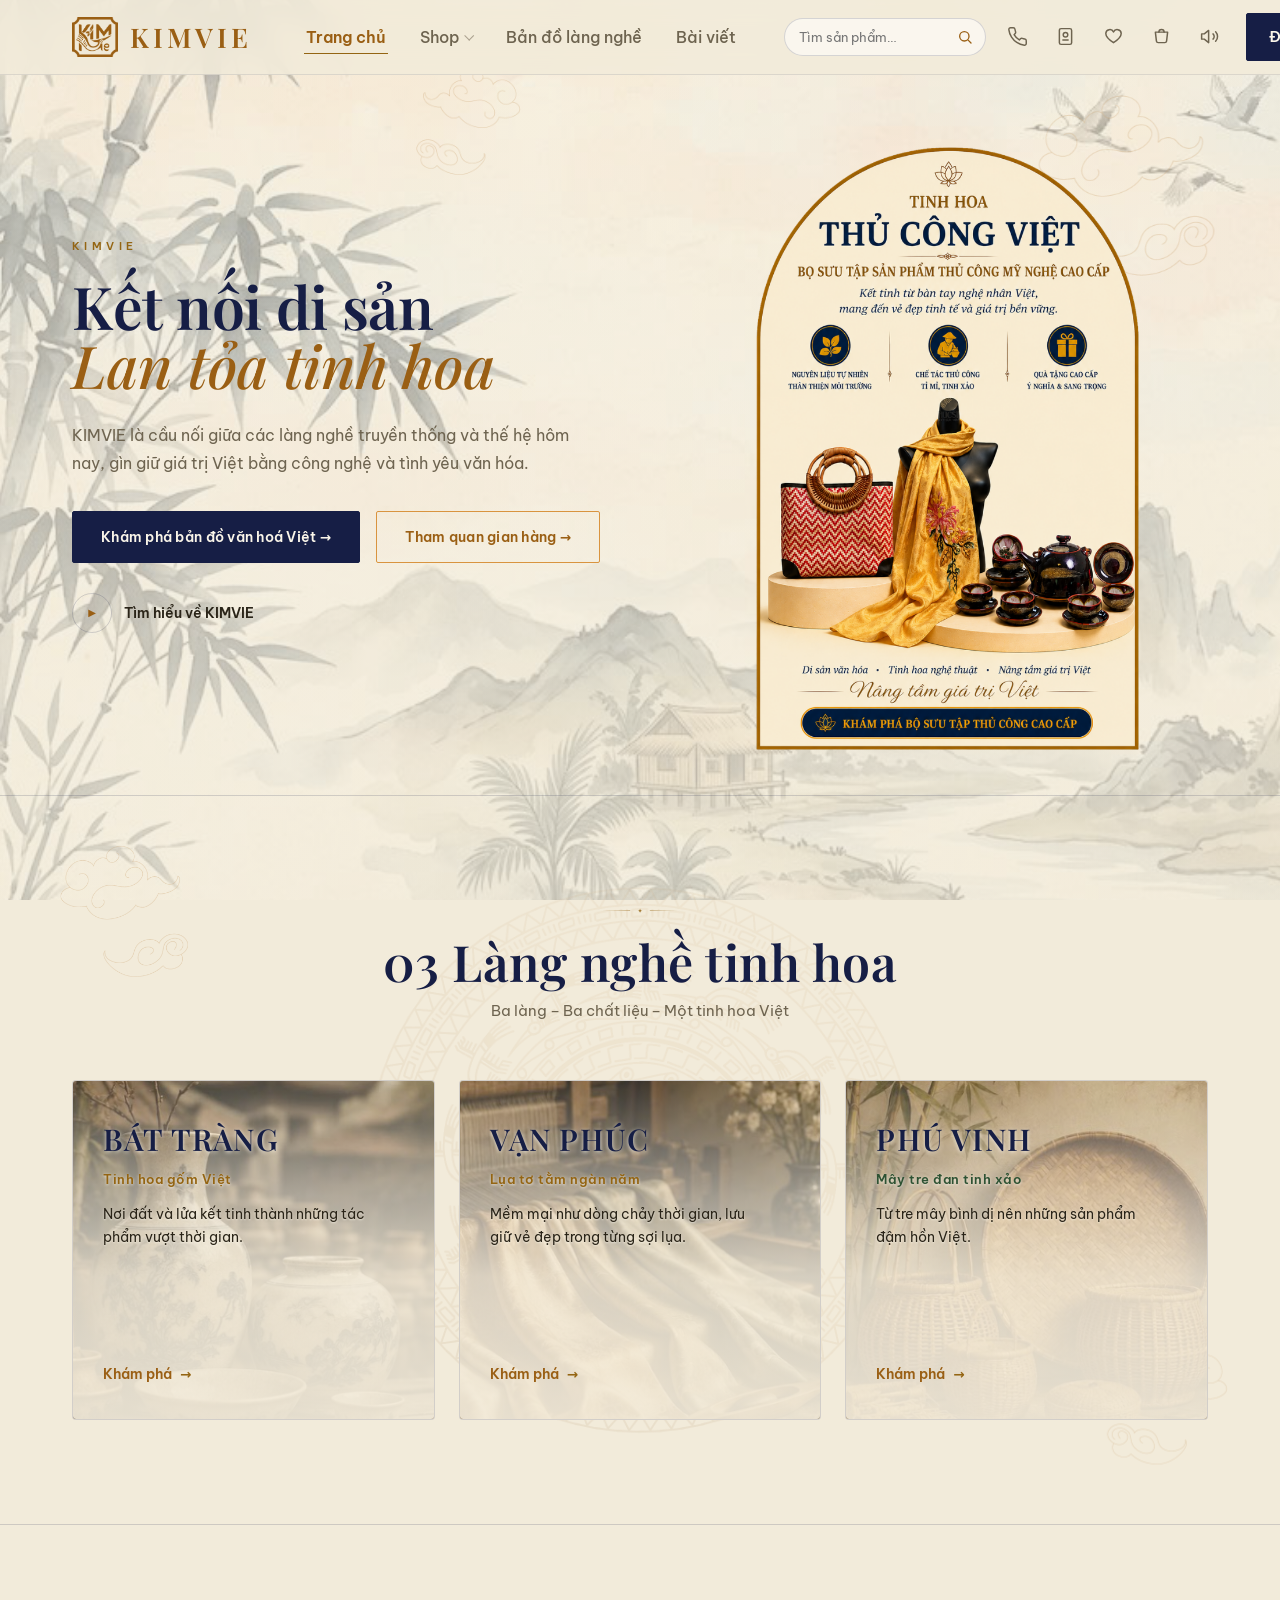
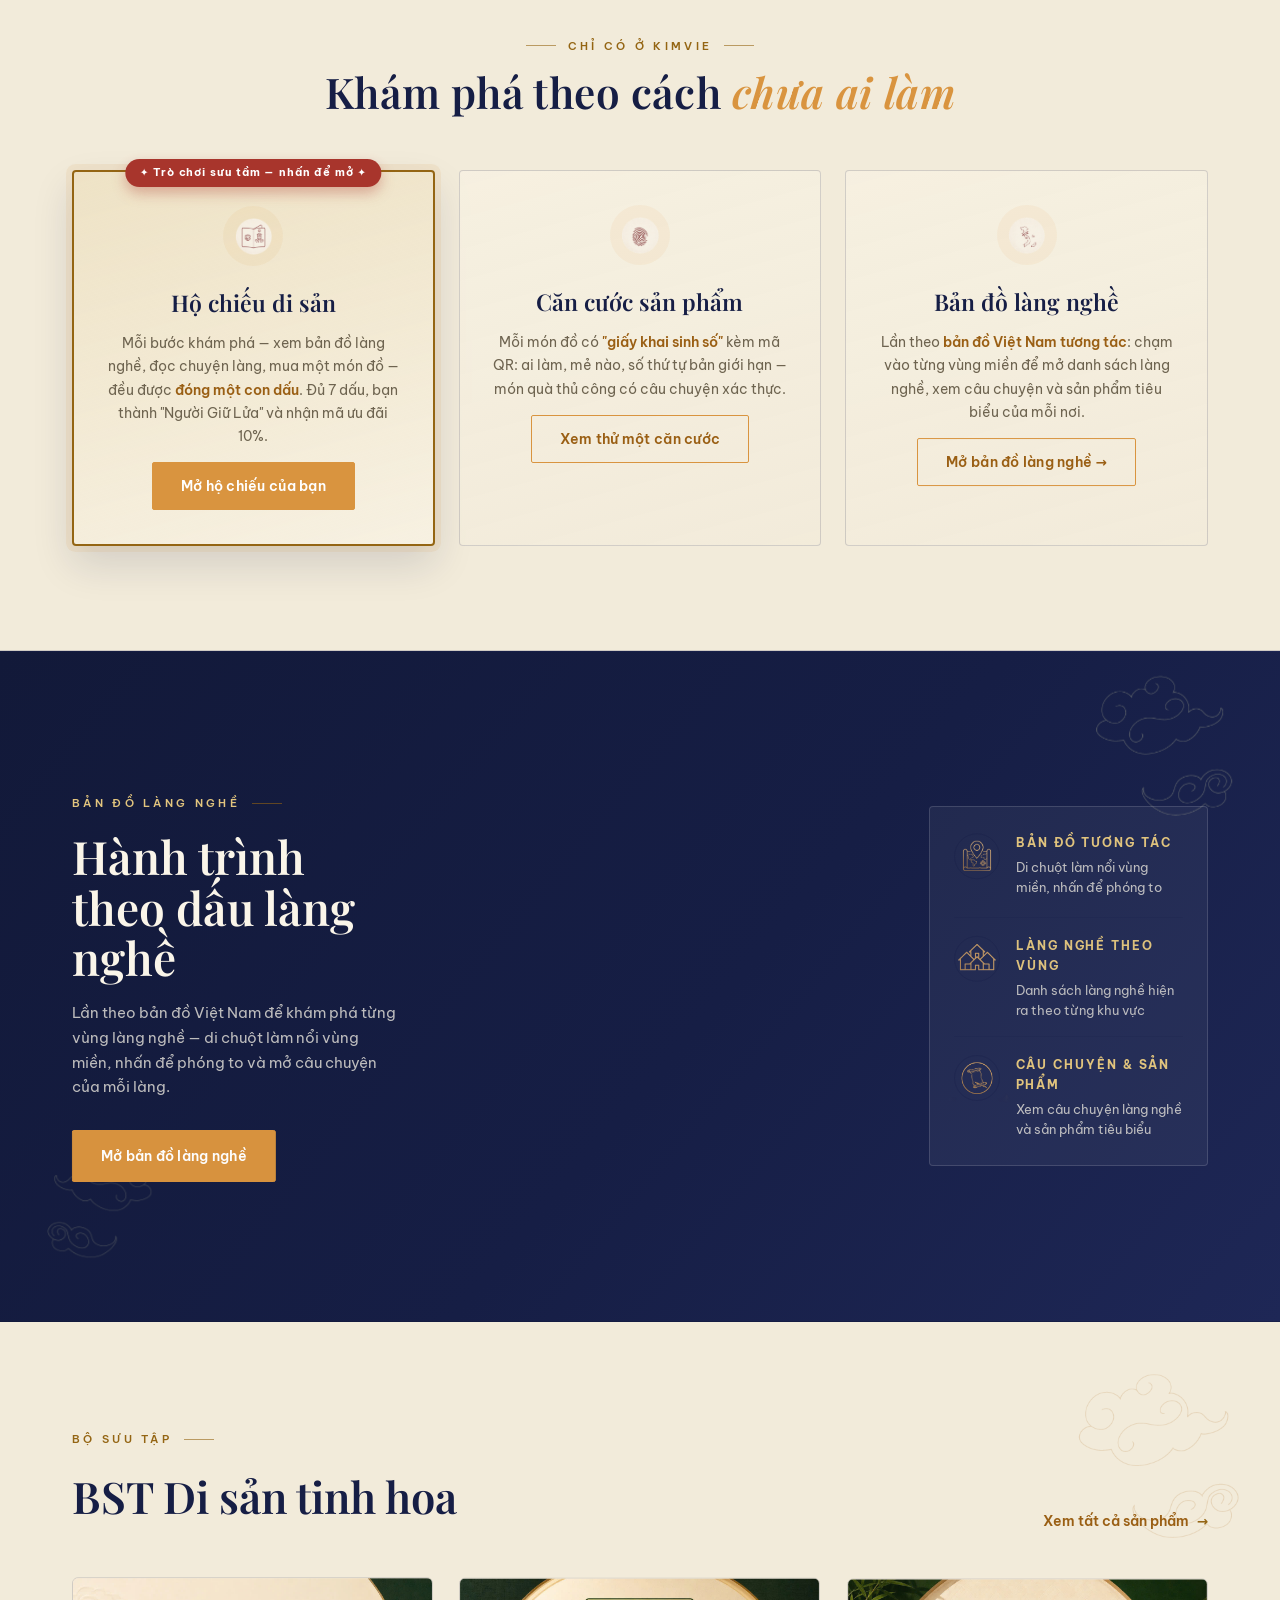
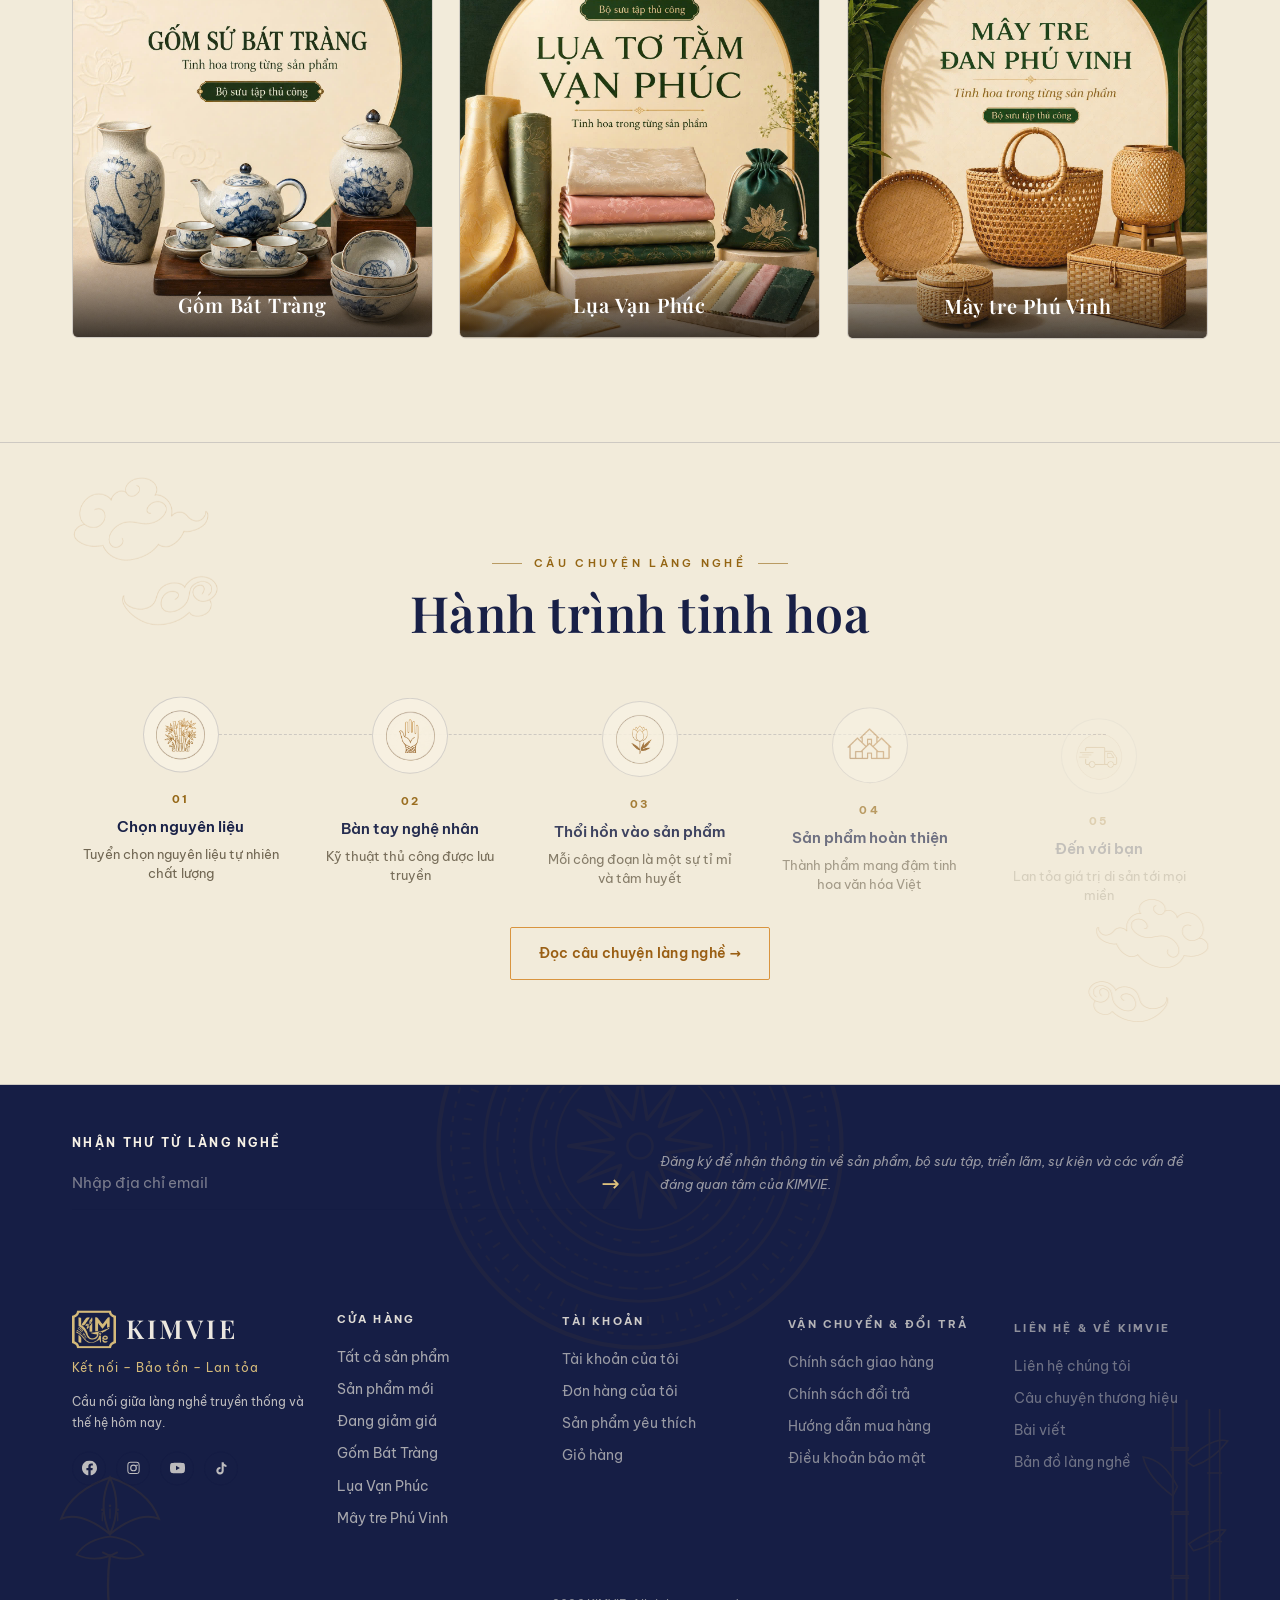
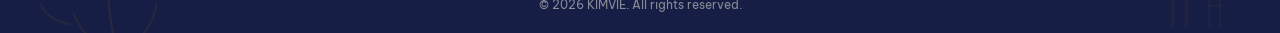
==== commit badad522: "update 10" ====
--- a/index.html
+++ b/index.html
@@ -1466,9 +1466,28 @@
           <label for="lgPass">Mật khẩu <em>*</em></label>
           <input type="password" id="lgPass" placeholder="••••••••" autocomplete="current-password">
         </div>
+        <p class="demo-note" id="forgotPassRow" style="margin:-8px 0 2px;text-align:right"><a href="#" id="forgotPassLink" style="color:var(--muted);font-size:13px;text-decoration:underline">Quên mật khẩu?</a></p>
         <p class="ck-err" id="lgErr" role="alert"></p>
         <button class="btn btn-amber ck-cta" type="submit" id="loginSubmitBtn">Đăng nhập →</button>
         <p class="demo-note" style="margin-top:14px" id="authModeHint">Chưa có tài khoản? <a href="#" id="authModeToggle" style="color:var(--amber2);font-weight:700">Đăng ký ngay</a></p>
+      </form>
+      <!-- quên mật khẩu: chỉ cần tên đăng nhập + mật khẩu mới (không email xác thực) -->
+      <form id="forgotForm" novalidate hidden>
+        <div class="ck-field">
+          <label for="fpUsername">Tên đăng nhập <em>*</em></label>
+          <input type="text" id="fpUsername" placeholder="vd: nguyenvana" autocomplete="username">
+        </div>
+        <div class="ck-field">
+          <label for="fpNewPass">Mật khẩu mới <em>*</em></label>
+          <input type="password" id="fpNewPass" placeholder="••••••••" autocomplete="new-password">
+        </div>
+        <div class="ck-field">
+          <label for="fpConfirmPass">Nhập lại mật khẩu mới <em>*</em></label>
+          <input type="password" id="fpConfirmPass" placeholder="••••••••" autocomplete="new-password">
+        </div>
+        <p class="ck-err" id="fpErr" role="alert"></p>
+        <button class="btn btn-amber ck-cta" type="submit" id="forgotSubmitBtn">Đặt lại mật khẩu →</button>
+        <p class="demo-note" style="margin-top:14px"><a href="#" id="forgotBackLink" style="color:var(--amber2);font-weight:700">← Quay lại đăng nhập</a></p>
       </form>
       <!-- hồ sơ sau đăng nhập -->
       <div id="profileBox" hidden>
--- a/styles.css
+++ b/styles.css
@@ -380,6 +380,9 @@
   background:linear-gradient(165deg,rgba(247,241,226,.82),rgba(242,235,218,.78));
   border:1px solid var(--line);border-radius:4px;padding:18px;
   display:flex;flex-direction:column;transition:transform .3s,border-color .3s,box-shadow .3s;
+  min-width:0;/* .p-card là item của CSS Grid (.p-grid) — không có dòng này, cột nào có
+    chữ/nội dung dài hơn sẽ ép cả cột đó rộng hơn "1fr" thực tế, làm 2 cột lệch nhau và
+    tràn ngang cả lưới thay vì chia đều. */
 }
 .p-card:hover{transform:translateY(-5px);box-shadow:0 18px 40px rgba(0,0,0,.45);border-color:var(--gold)}
 .p-art{
--- a/pages.css
+++ b/pages.css
@@ -5,11 +5,14 @@
 /* ---------- Menu "Shop" có dropdown con (Mới về / Giảm giá) ---------- */
 .menu li.has-dropdown{position:relative}
 .menu li.has-dropdown > a{display:inline-flex;align-items:center;gap:5px}
-.menu li.has-dropdown > a::after{
+/* Dùng ::before (không phải ::after) cho mũi tên xổ xuống — styles.css đã dùng
+   .menu a.on::after làm gạch chân vàng cho mục đang chọn; nếu cùng dùng ::after,
+   trình duyệt gộp chung 2 rule vào 1 pseudo-element, ra hình thoi vàng lạ dưới chữ. */
+.menu li.has-dropdown > a::before{
   content:"";width:6px;height:6px;border-right:1.5px solid currentColor;border-bottom:1.5px solid currentColor;
-  transform:rotate(45deg) translateY(-2px);opacity:.55;transition:transform .2s;
-}
-.menu li.has-dropdown.open > a::after{transform:rotate(-135deg) translateY(2px)}
+  transform:rotate(45deg) translateY(-1px);opacity:.55;transition:transform .2s;order:2;
+}
+.menu li.has-dropdown.open > a::before{transform:rotate(-135deg) translateY(1px)}
 .menu .submenu{
   position:absolute;top:100%;left:0;min-width:170px;margin:0;padding:8px;list-style:none;
   background:var(--cream2);border:1px solid var(--line);border-radius:8px;
@@ -24,7 +27,7 @@
 .menu .submenu a{display:block;padding:9px 12px;border-radius:6px;font-size:13px;font-weight:500;color:var(--muted);white-space:nowrap;border:none}
 .menu .submenu a:hover{background:var(--amber-soft);color:var(--gold-soft)}
 @media (max-width:768px){
-  .menu li.has-dropdown > a::after{display:none}
+  .menu li.has-dropdown > a::before{display:none}
   .menu .submenu{
     position:static;opacity:1;visibility:visible;transform:none;pointer-events:auto;
     box-shadow:none;border:none;background:none;padding:0 0 0 14px;display:none;
@@ -45,36 +48,91 @@
 .price-old{text-decoration:line-through;color:var(--muted-2);font-size:12.5px;margin-right:6px}
 
 /* ---------- Shop / Search layout: sidebar filters + grid ---------- */
-.shop-layout{display:grid;grid-template-columns:240px 1fr;gap:36px;align-items:start}
-.filter-rail{border:1px solid var(--line);border-radius:8px;padding:20px;background:rgba(250,245,233,.6);position:sticky;top:94px}
+.shop-layout{display:grid;grid-template-columns:240px 1fr;gap:36px;align-items:start;max-width:100%}
+.filter-rail{border:1px solid var(--line);border-radius:8px;padding:20px;background:rgba(250,245,233,.6);position:sticky;top:94px;max-width:100%;box-sizing:border-box;overflow:hidden}
 .filter-rail h5{font-size:11px;letter-spacing:.14em;text-transform:uppercase;color:var(--pearl);margin:0 0 10px}
-.filter-group{margin-bottom:22px}
+.filter-group{margin-bottom:22px;max-width:100%}
 .filter-group label{display:flex;align-items:center;gap:8px;font-size:13px;color:var(--muted);margin-bottom:8px;cursor:pointer}
-.filter-group input[type=range]{width:100%}
+.filter-group input[type=range]{display:block;width:100%;max-width:100%;box-sizing:border-box}
 .filter-group .range-vals{display:flex;justify-content:space-between;font-size:11.5px;color:var(--muted-2)}
-.swatch-row{display:flex;flex-wrap:wrap;gap:8px}
+.swatch-row{display:flex;flex-wrap:wrap;gap:8px;max-width:100%}
 .swatch{padding:6px 12px;border-radius:999px;border:1px solid var(--line);font-size:12px;color:var(--muted);cursor:pointer;background:#fff}
 .swatch.on{border-color:var(--gold);background:var(--amber-soft);color:var(--gold-soft);font-weight:700}
-.shop-toolbar{display:flex;justify-content:space-between;align-items:center;gap:16px;margin-bottom:24px;flex-wrap:wrap}
+.shop-toolbar{display:flex;justify-content:space-between;align-items:center;gap:16px;margin-bottom:24px;flex-wrap:wrap;max-width:100%}
 .shop-toolbar .count{font-size:13px;color:var(--muted)}
 .empty-state{text-align:center;padding:60px 20px;color:var(--muted)}
 .empty-state svg{color:var(--gold-soft);margin-bottom:14px}
+
+/* Nút "Bộ lọc & Danh mục" — chỉ hiện trên mobile, để thu gọn/mở rộng .filter-rail */
+.filter-toggle-btn{display:none}
+
 @media (max-width:900px){
-  .shop-layout{grid-template-columns:1fr}
+  /* Bỏ hẳn CSS Grid ở mobile (thay vì chỉ đổi grid-template-columns) — .filter-rail và
+     khối sản phẩm chỉ cần xếp chồng bình thường theo thứ tự HTML, tránh phụ thuộc vào
+     cách các trình duyệt/WebView đời cũ trên điện thoại tính toán track của grid. */
+  .shop-layout{display:block}
+  .shop-layout > *{max-width:100%}
   .filter-rail{position:static}
+
+  /* Thu gọn bộ lọc theo mặc định trên mobile — bấm nút mới hiện toàn bộ, đỡ chiếm
+     diện tích đầu trang Shop. */
+  .filter-toggle-btn{
+    display:flex;align-items:center;justify-content:space-between;width:100%;
+    padding:14px 18px;margin-bottom:14px;border:1px solid var(--line);border-radius:8px;
+    background:rgba(250,245,233,.7);font-family:var(--sans);font-size:13.5px;font-weight:700;
+    color:var(--pearl);cursor:pointer;
+  }
+  .filter-toggle-btn .chev{flex:none;color:var(--gold-soft);transition:transform .2s}
+  .filter-toggle-btn[aria-expanded="true"] .chev{transform:rotate(180deg)}
+  .filter-rail{display:none;margin-bottom:20px}
+  .filter-rail.open{display:block}
+
   /* .chip-row mặc định (styles.css, ≤768px) tự bù trừ margin âm -22px để tràn lề đúng
      cho các section nằm sát .wrap — không đúng khi chip nằm trong 1 card có padding
      riêng như .filter-rail ở đây, gây tràn ngang toàn trang. Trả lại xuống dòng bình thường. */
   .filter-rail .chip-row{width:auto;flex-wrap:wrap;overflow-x:visible;margin:0;padding:0;mask-image:none;-webkit-mask-image:none}
+  /* .chip mặc định ở cùng breakpoint có white-space:nowrap + flex:none (dành cho dải chip
+     cuộn ngang) — 1 chip riêng lẻ dài (vd "Bát Tràng") có thể vẫn rộng hơn màn hình nếu
+     cỡ chữ hệ thống trên điện thoại người dùng phóng to hơn bình thường. Cho phép chữ
+     xuống dòng trong chip thay vì ép 1 hàng, và chặn cứng không cho vượt quá khung. */
+  .filter-rail .chip,.filter-rail .swatch{white-space:normal;text-align:center;max-width:100%}
 }
 
 /* ---------- Product detail ---------- */
 .pd-layout{display:grid;grid-template-columns:1fr 1fr;gap:48px;align-items:start}
-.pd-gallery-main{border:1px solid var(--line);border-radius:8px;overflow:hidden;background:#fff;height:460px;display:grid;place-items:center}
-.pd-gallery-main img{width:100%;height:100%;object-fit:contain}
+/* Khung ảnh chính — dùng ĐÚNG nền + cách hoà ảnh (mix-blend-mode) như thẻ sản phẩm ngoài
+   Shop (.p-art.has-img trong styles.css), để ảnh đầu tiên trong trang chi tiết nhìn giống
+   y hệt ảnh ngoài danh sách, chỉ khác kích thước. */
+.pd-gallery-main{
+  position:relative;border-radius:8px;overflow:hidden;height:460px;display:grid;place-items:center;
+  background:url("assets/product_background.jpg") center/cover no-repeat;
+  touch-action:pan-y;cursor:grab;user-select:none;
+}
+.pd-gallery-main img{width:100%;height:100%;object-fit:contain;transform:scale(1.32);mix-blend-mode:multiply;pointer-events:none}
+/* Ảnh khách hàng gửi kèm đánh giá là ảnh chụp thường (không phải ảnh sản phẩm nền trắng
+   của gian hàng) — không hoà màu multiply lên nền da bò như ảnh sản phẩm, kẻo bị ám màu. */
+.pd-gallery-main.showing-review{background:#fff}
+.pd-gallery-main.showing-review img{transform:none;mix-blend-mode:normal;object-fit:contain}
+.pd-gallery-tag{
+  position:absolute;left:14px;top:14px;background:var(--navy);color:var(--cream2);
+  font-size:11px;font-weight:700;letter-spacing:.03em;padding:5px 12px;border-radius:999px;
+}
+.pd-gallery-nav{
+  position:absolute;top:50%;transform:translateY(-50%);width:38px;height:38px;border-radius:50%;
+  background:rgba(250,245,233,.88);border:1px solid var(--line);color:var(--pearl);
+  font-size:20px;line-height:1;display:grid;place-items:center;cursor:pointer;transition:background .2s;
+}
+.pd-gallery-nav:hover{background:#fff}
+.pd-gallery-nav.prev{left:12px}
+.pd-gallery-nav.next{right:12px}
 .pd-thumbs{display:flex;gap:10px;margin-top:12px;flex-wrap:wrap}
-.pd-thumbs img{width:64px;height:64px;object-fit:cover;border-radius:6px;border:2px solid transparent;cursor:pointer;background:#fff}
+.pd-thumbs img{
+  width:64px;height:64px;object-fit:contain;mix-blend-mode:multiply;border-radius:6px;border:2px solid transparent;cursor:pointer;
+  background:url("assets/product_background.jpg") center/cover no-repeat;padding:4px;box-sizing:border-box;
+}
 .pd-thumbs img.on{border-color:var(--gold)}
+.pd-thumbs img.review-thumb{background:#fff;mix-blend-mode:normal;border-style:dashed;border-color:var(--line)}
+.pd-thumbs img.review-thumb.on{border-style:solid;border-color:var(--gold)}
 .pd-info h1{font-family:var(--serif);font-size:28px;font-weight:600;color:var(--pearl);margin-bottom:8px}
 .pd-rating{display:flex;align-items:center;gap:8px;font-size:13px;color:var(--muted);margin-bottom:14px}
 .pd-price{display:flex;align-items:baseline;gap:10px;margin-bottom:18px}
@@ -91,6 +149,12 @@
 .pd-tabpanel.on{display:block}
 .related-grid{display:grid;grid-template-columns:repeat(4,1fr);gap:20px;margin-top:16px}
 @media (max-width:900px){.pd-layout{grid-template-columns:1fr}.related-grid{grid-template-columns:repeat(2,1fr)}}
+
+/* Tỷ lệ ảnh sản phẩm trên các lưới của trang mới (Shop/Tìm kiếm/Yêu thích/Sản phẩm liên
+   quan) — vuông thay vì cao 300px cố định như .p-grid.wide gốc, đỡ bị "kéo dài" thẻ sản
+   phẩm trên màn hình desktop. Chỉ khoanh vùng đúng các lưới này, không đụng tới lưới
+   Sàn thương mại/Kênh người bán gốc ở trang chủ (cũng dùng chung class .p-grid.wide). */
+#shopGrid .p-art,#searchGrid .p-art,#wishGrid .p-art,.related-grid .p-art{height:auto;aspect-ratio:1/1}
 
 /* review list + star input */
 .review-row{border-bottom:1px dashed var(--line-soft);padding:16px 0}
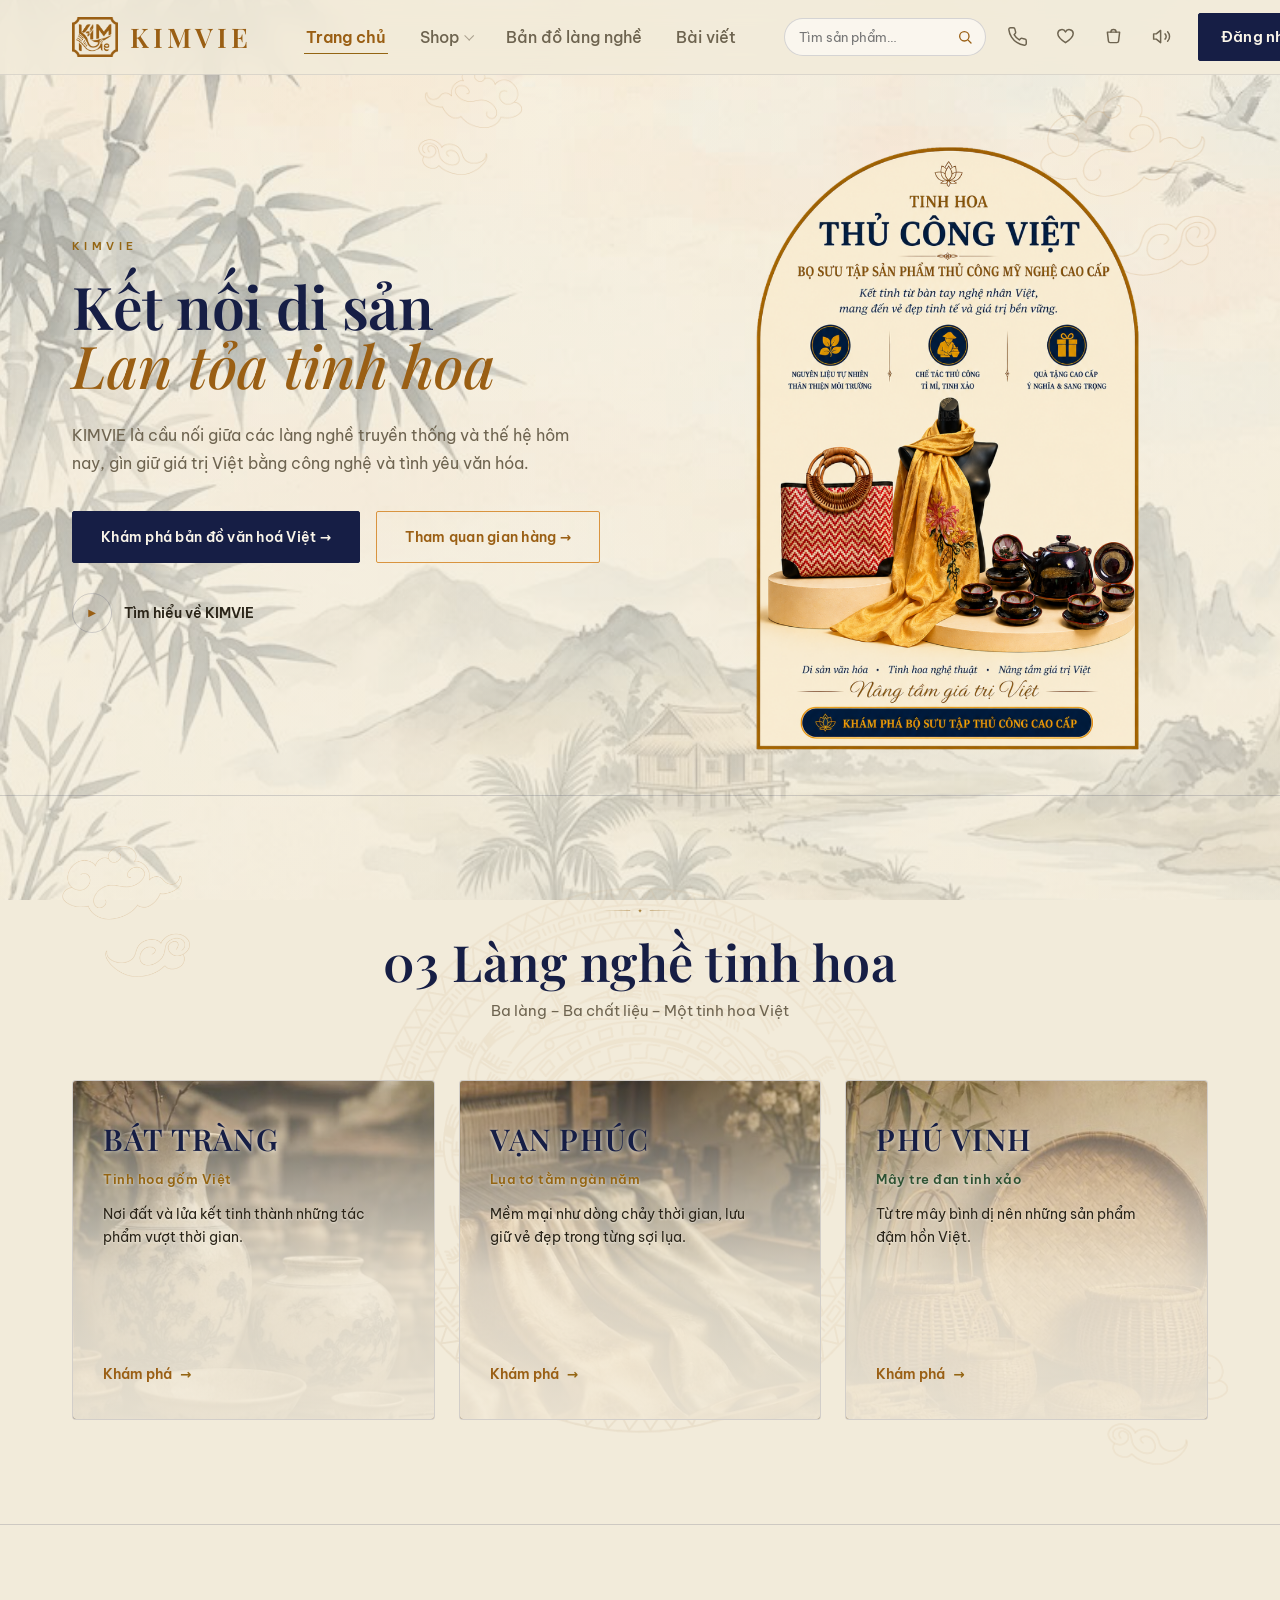
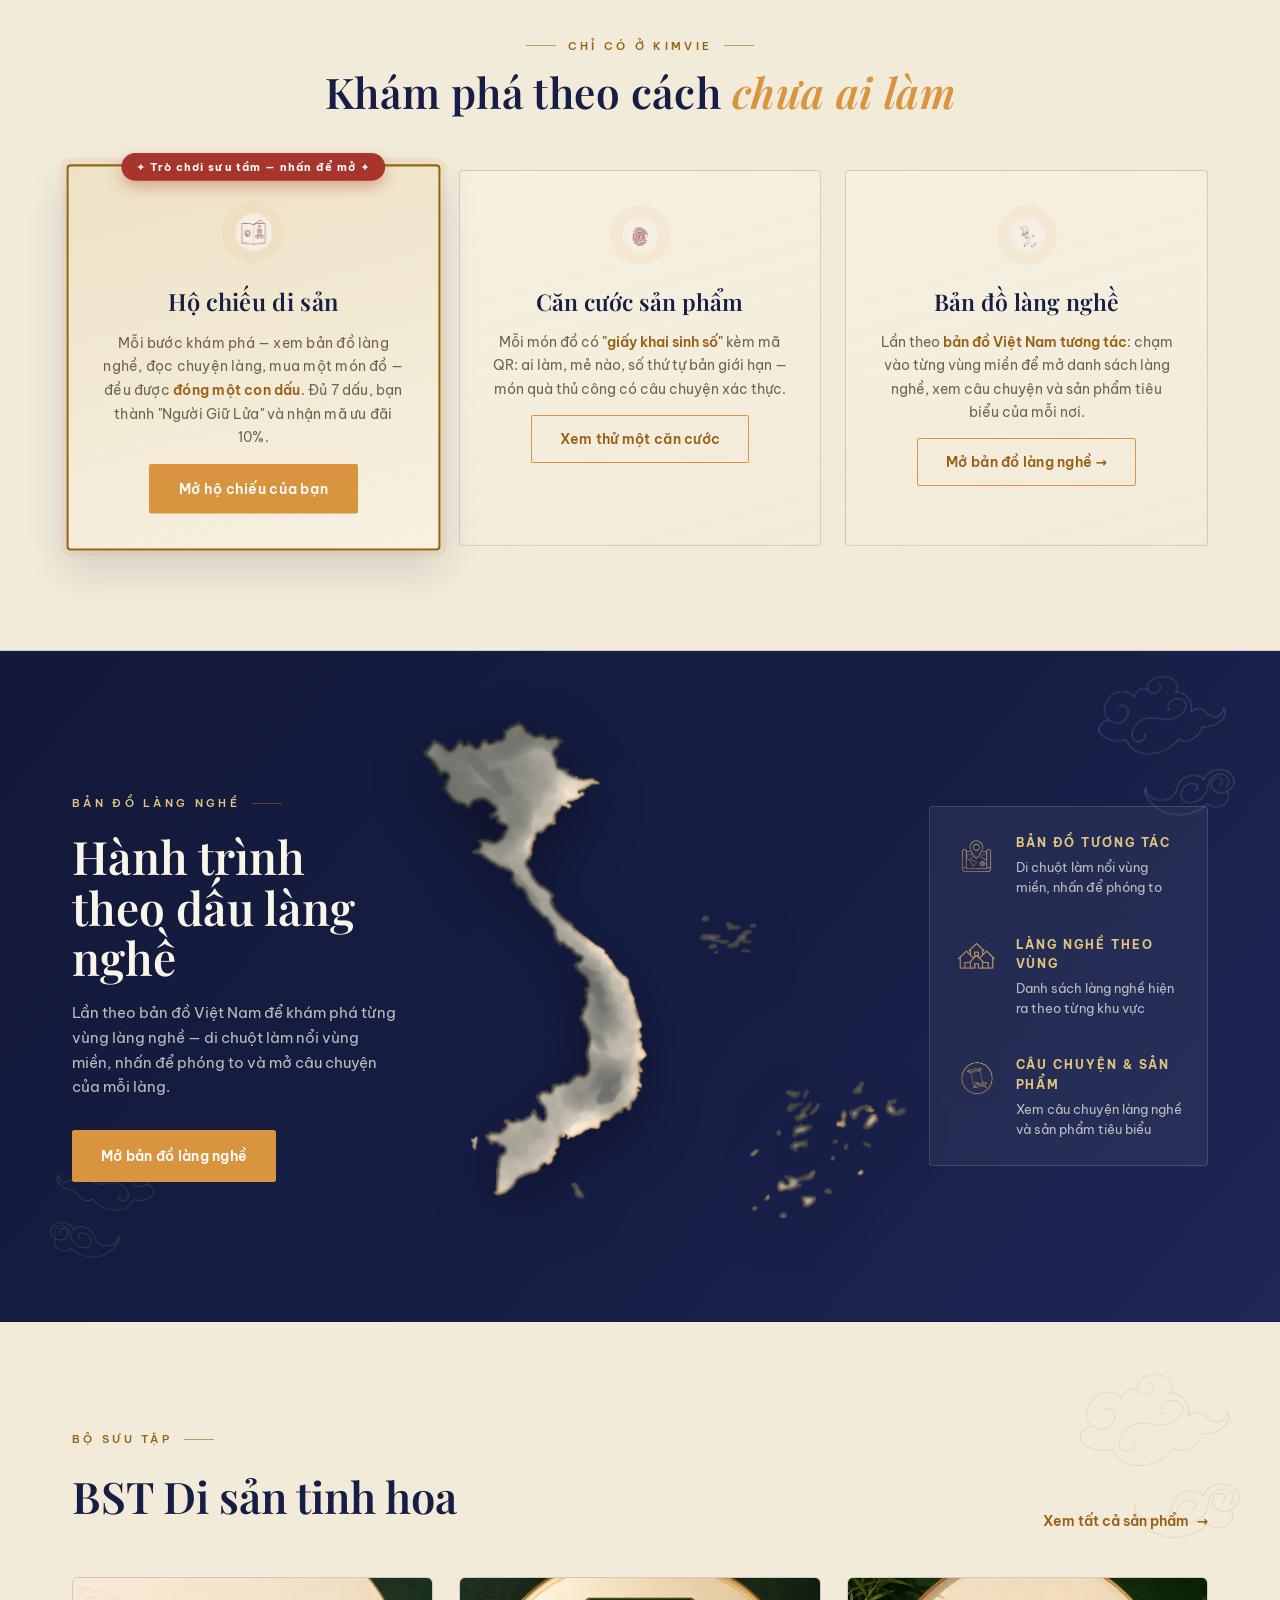
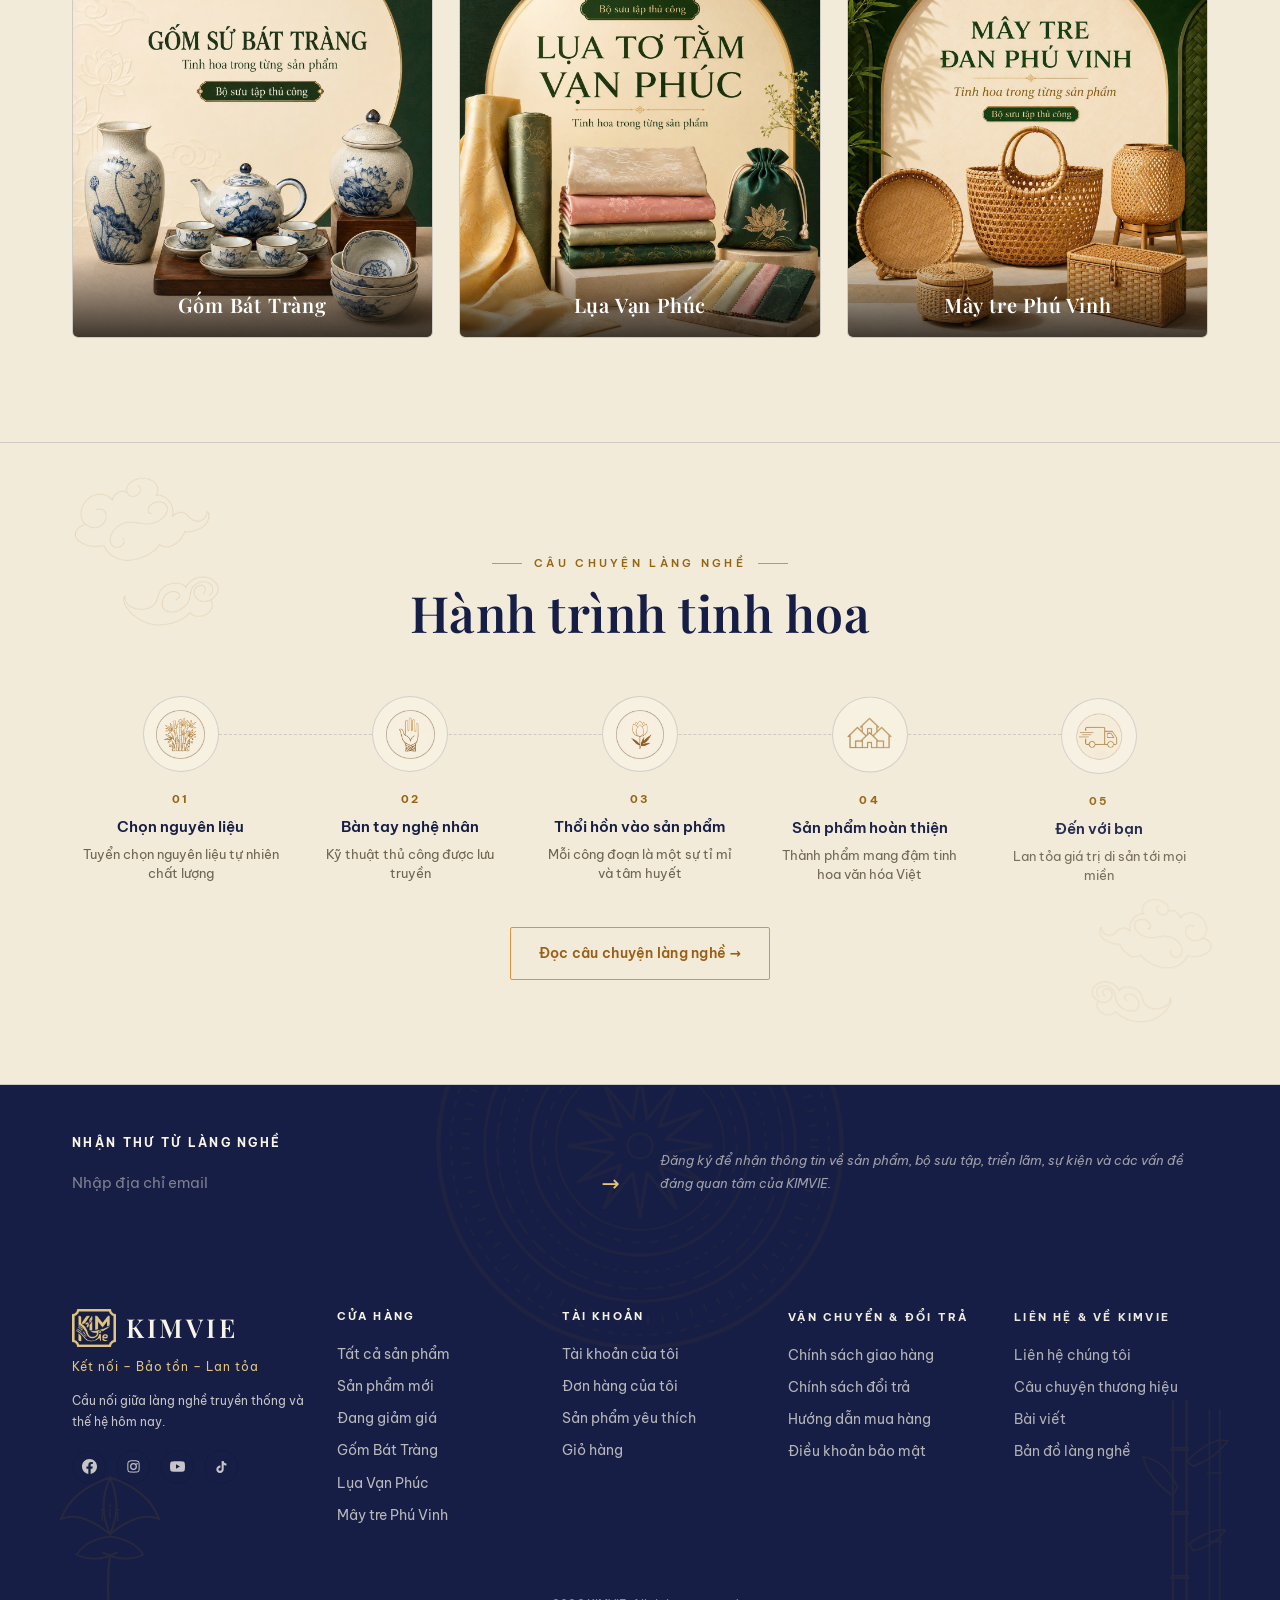
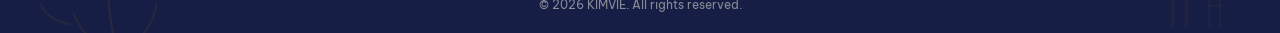
==== commit f4d53454: "fix bug" ====
--- a/index.html
+++ b/index.html
@@ -1297,7 +1297,7 @@
       <div class="pp-grid" id="ppGrid"></div>
       <div class="pp-detail" id="ppDetail"></div>
       <div class="pp-reward" id="ppReward"></div>
-      <p class="demo-note" style="margin-top:16px">Con dấu lưu trên trình duyệt của bạn · <a href="#" id="ppReset" style="color:var(--amber2);font-weight:700">Làm mới hành trình (demo)</a></p>
+      <p class="demo-note" style="margin-top:16px">Con dấu lưu theo tài khoản của bạn · <a href="#" id="ppReset" style="color:var(--amber2);font-weight:700">Làm mới hành trình (demo)</a></p>
     </div>
   </div>
 </div>
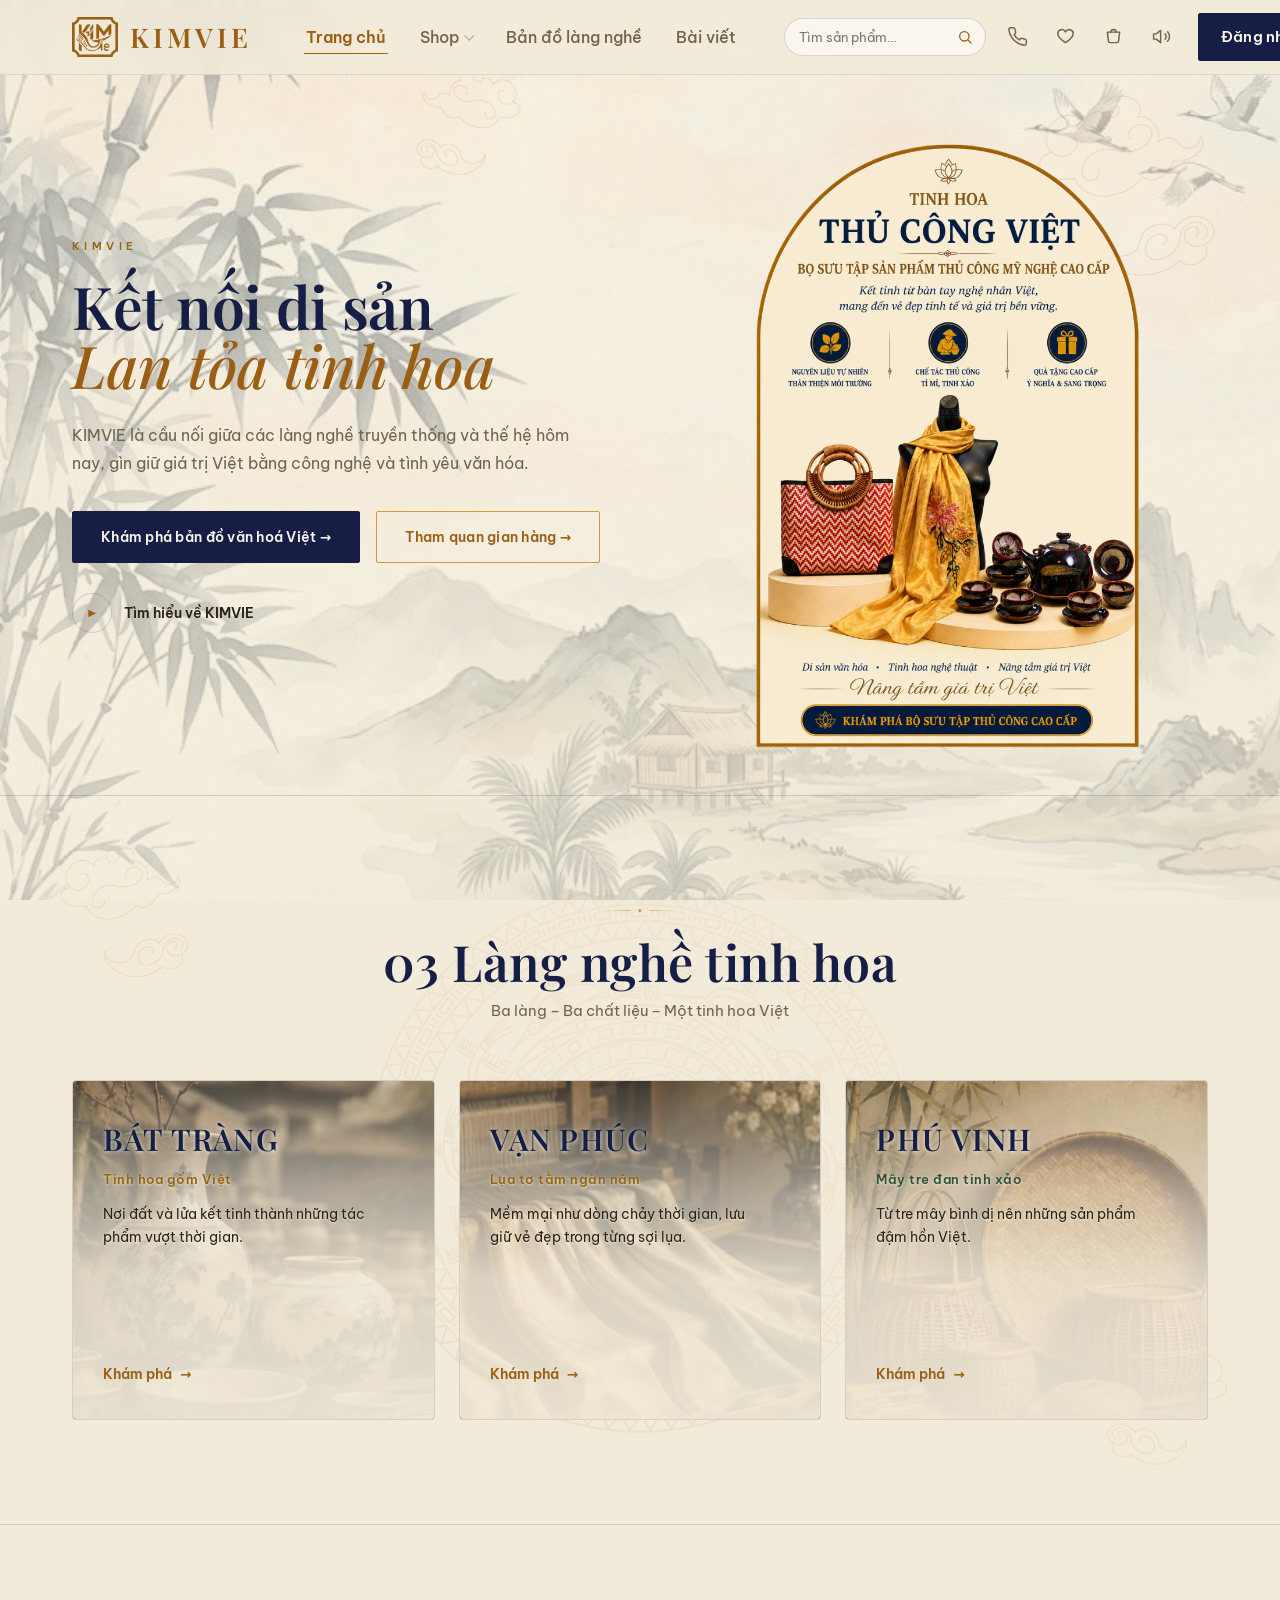
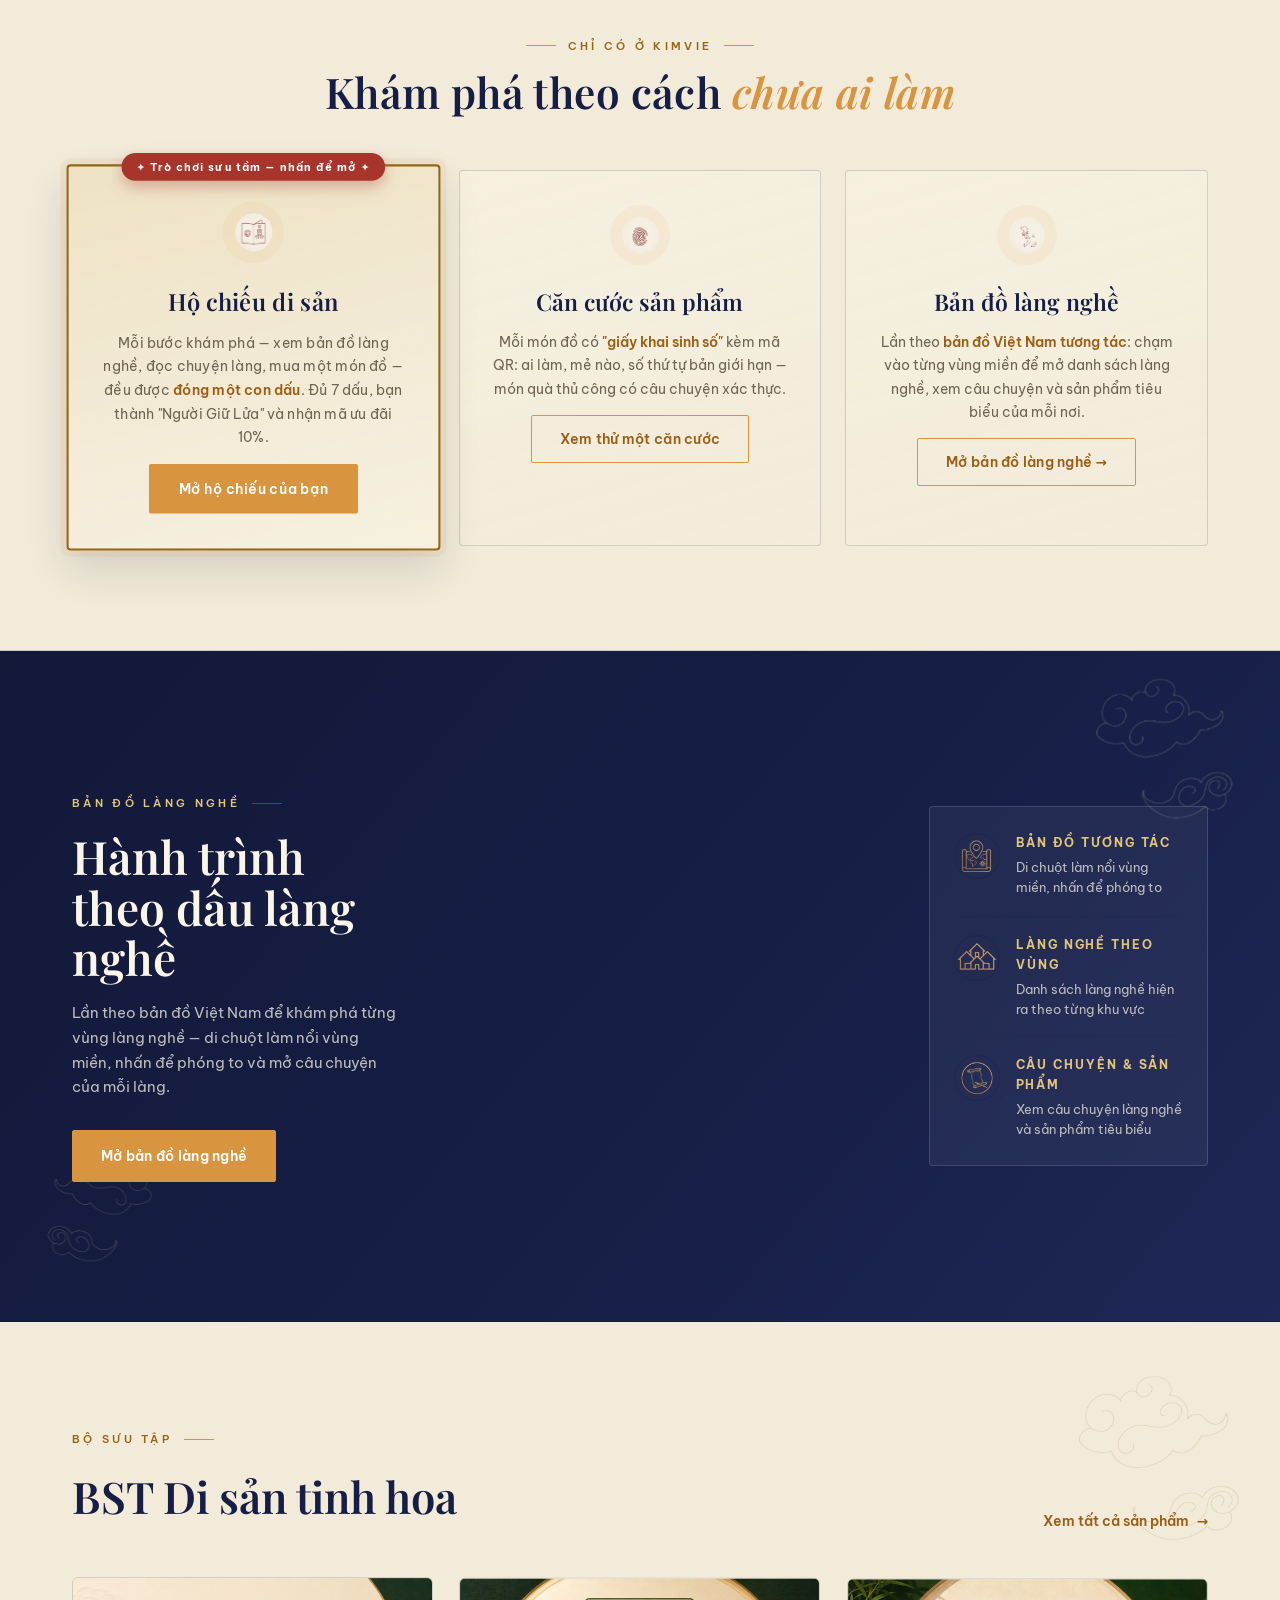
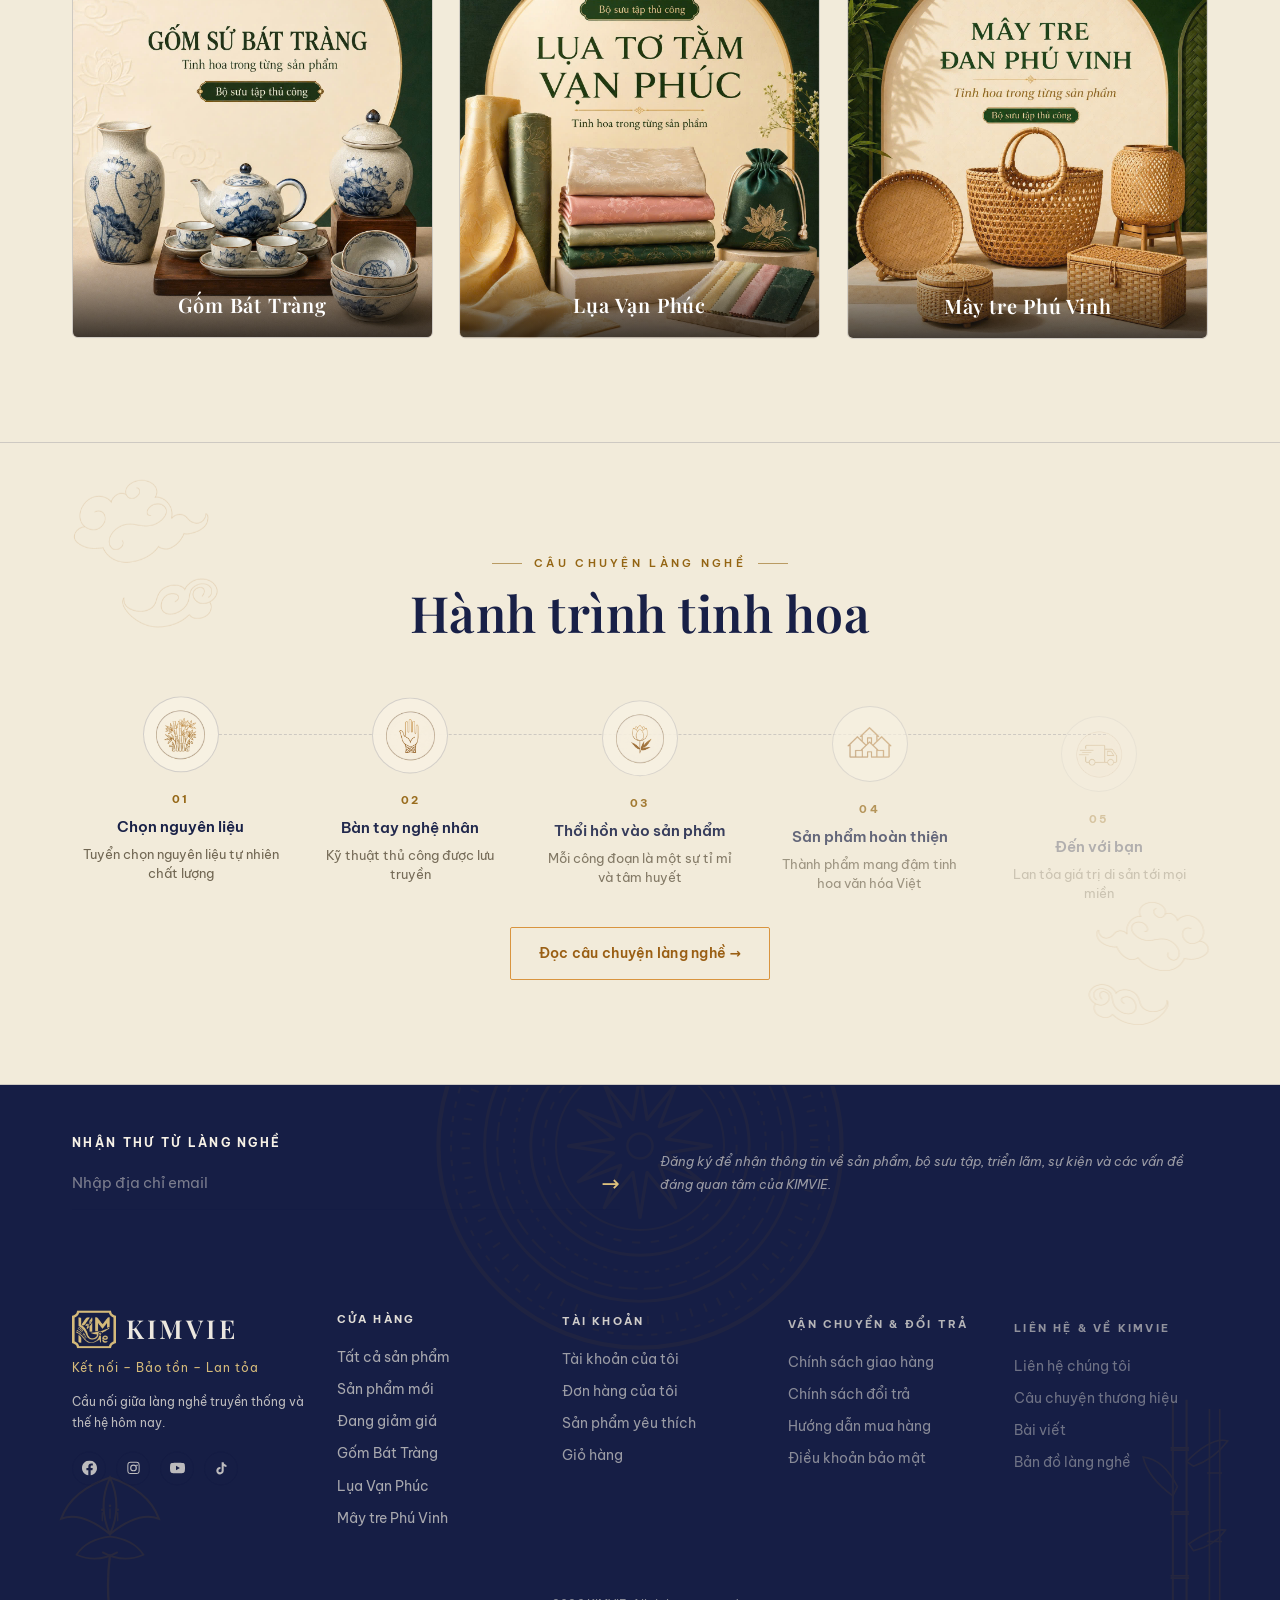
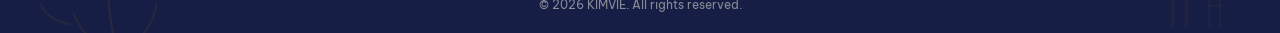
==== commit 98eb2883: "add" ====
--- a/index.html
+++ b/index.html
@@ -834,7 +834,11 @@
           </div>
           <div class="ck-field">
             <label for="spDesc">Mô tả sản phẩm</label>
-            <textarea id="spDesc" rows="4" placeholder="Chất liệu, kích thước, câu chuyện sản phẩm…"></textarea>
+            <textarea id="spDesc" rows="4" placeholder="Chất liệu, kích thước, cách dùng, bảo quản…"></textarea>
+          </div>
+          <div class="ck-field">
+            <label for="spStory">Câu chuyện sản phẩm</label>
+            <textarea id="spStory" rows="5" placeholder="Sản phẩm ra đời thế nào, ai làm ra, ý nghĩa hoa văn… (hiện ở tab Câu chuyện trên trang sản phẩm)"></textarea>
           </div>
           <div class="ck-field">
             <label for="spImg">Hình ảnh sản phẩm</label>
--- a/pages.css
+++ b/pages.css
@@ -147,6 +147,11 @@
 .pd-tabs button.on{color:var(--gold-soft);border-color:var(--gold)}
 .pd-tabpanel{display:none}
 .pd-tabpanel.on{display:block}
+.pd-longtext{white-space:pre-line;color:var(--muted);line-height:1.85;font-size:15px;max-width:780px}
+.pd-story{border-left:2px solid var(--gold);padding:4px 0 4px 22px;max-width:800px}
+.pd-story-kicker{display:block;font-size:12px;letter-spacing:.14em;text-transform:uppercase;color:var(--gold-soft);margin-bottom:14px}
+.pd-story .pd-longtext{font-family:var(--serif);font-size:16.5px;color:var(--pearl)}
+.pd-story-sign{margin-top:18px;font-style:italic;color:var(--gold-soft);font-size:14px}
 .related-grid{display:grid;grid-template-columns:repeat(4,1fr);gap:20px;margin-top:16px}
 @media (max-width:900px){.pd-layout{grid-template-columns:1fr}.related-grid{grid-template-columns:repeat(2,1fr)}}
 
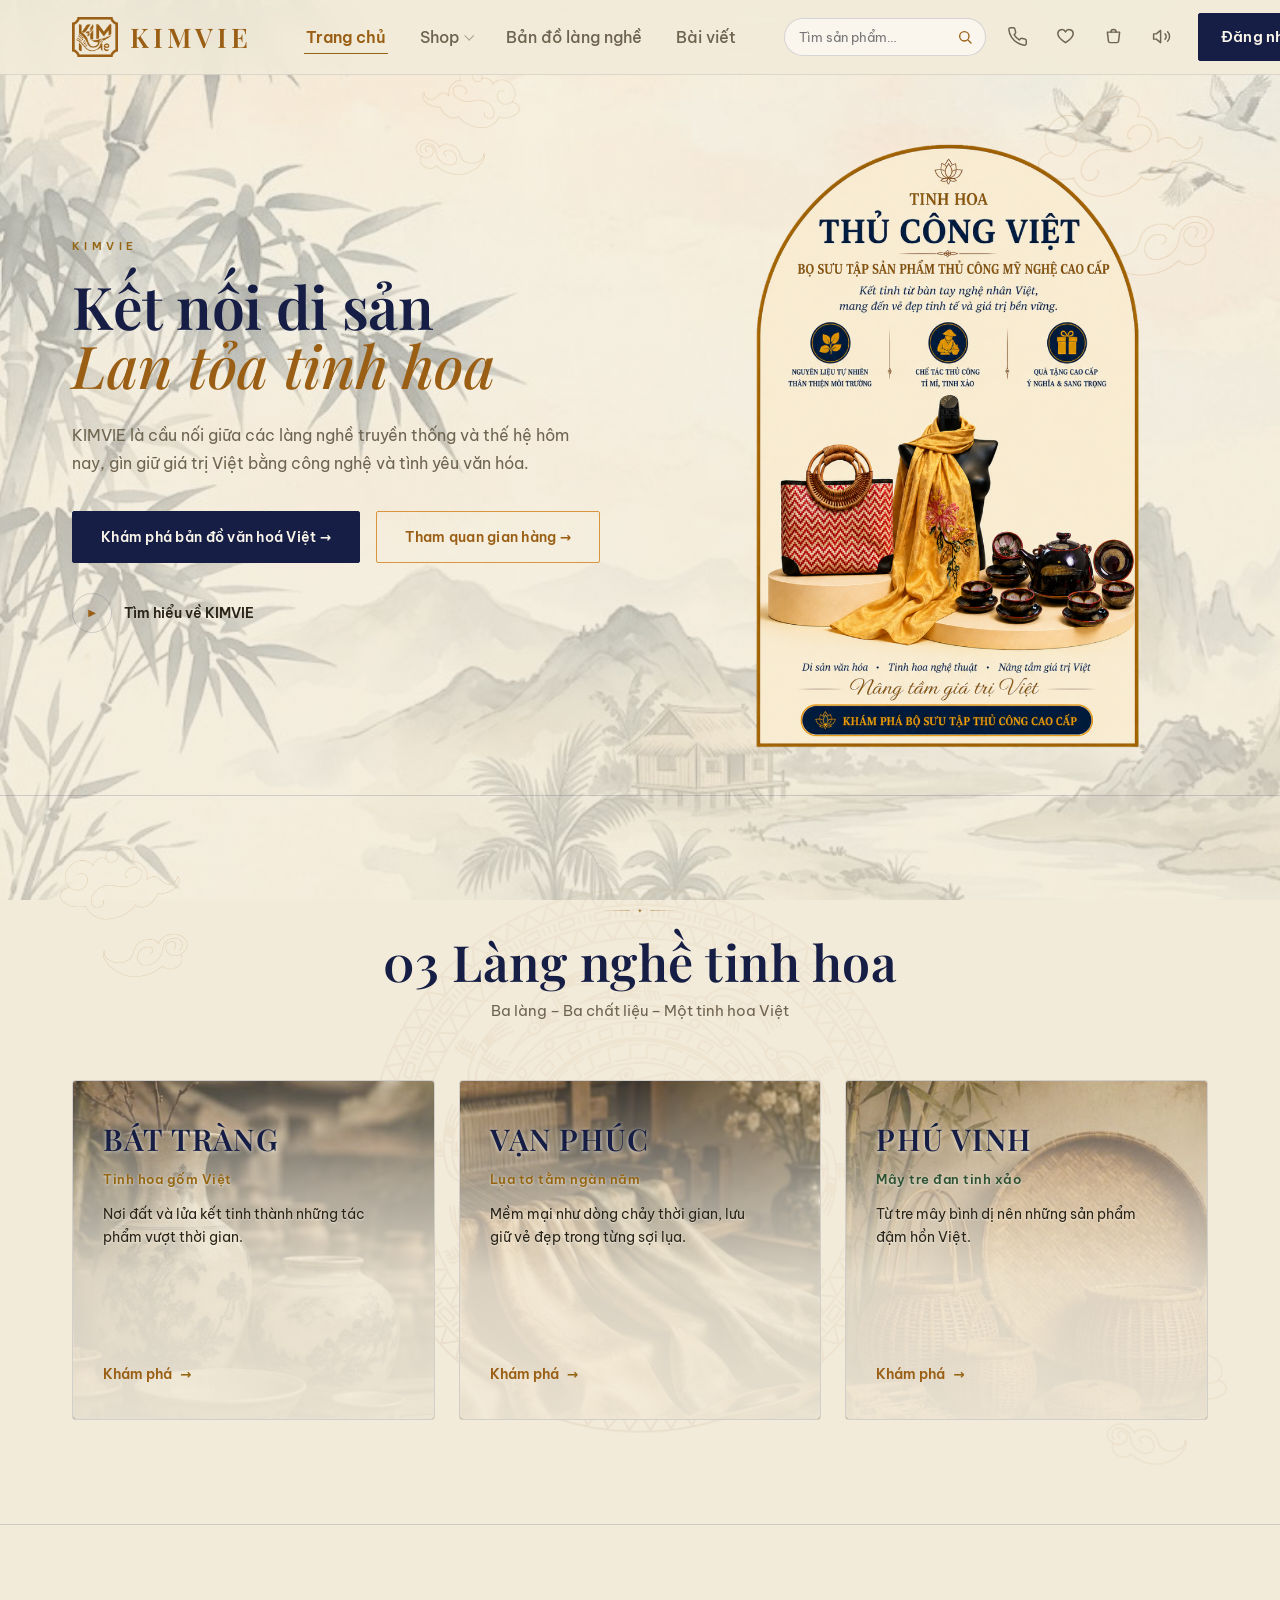
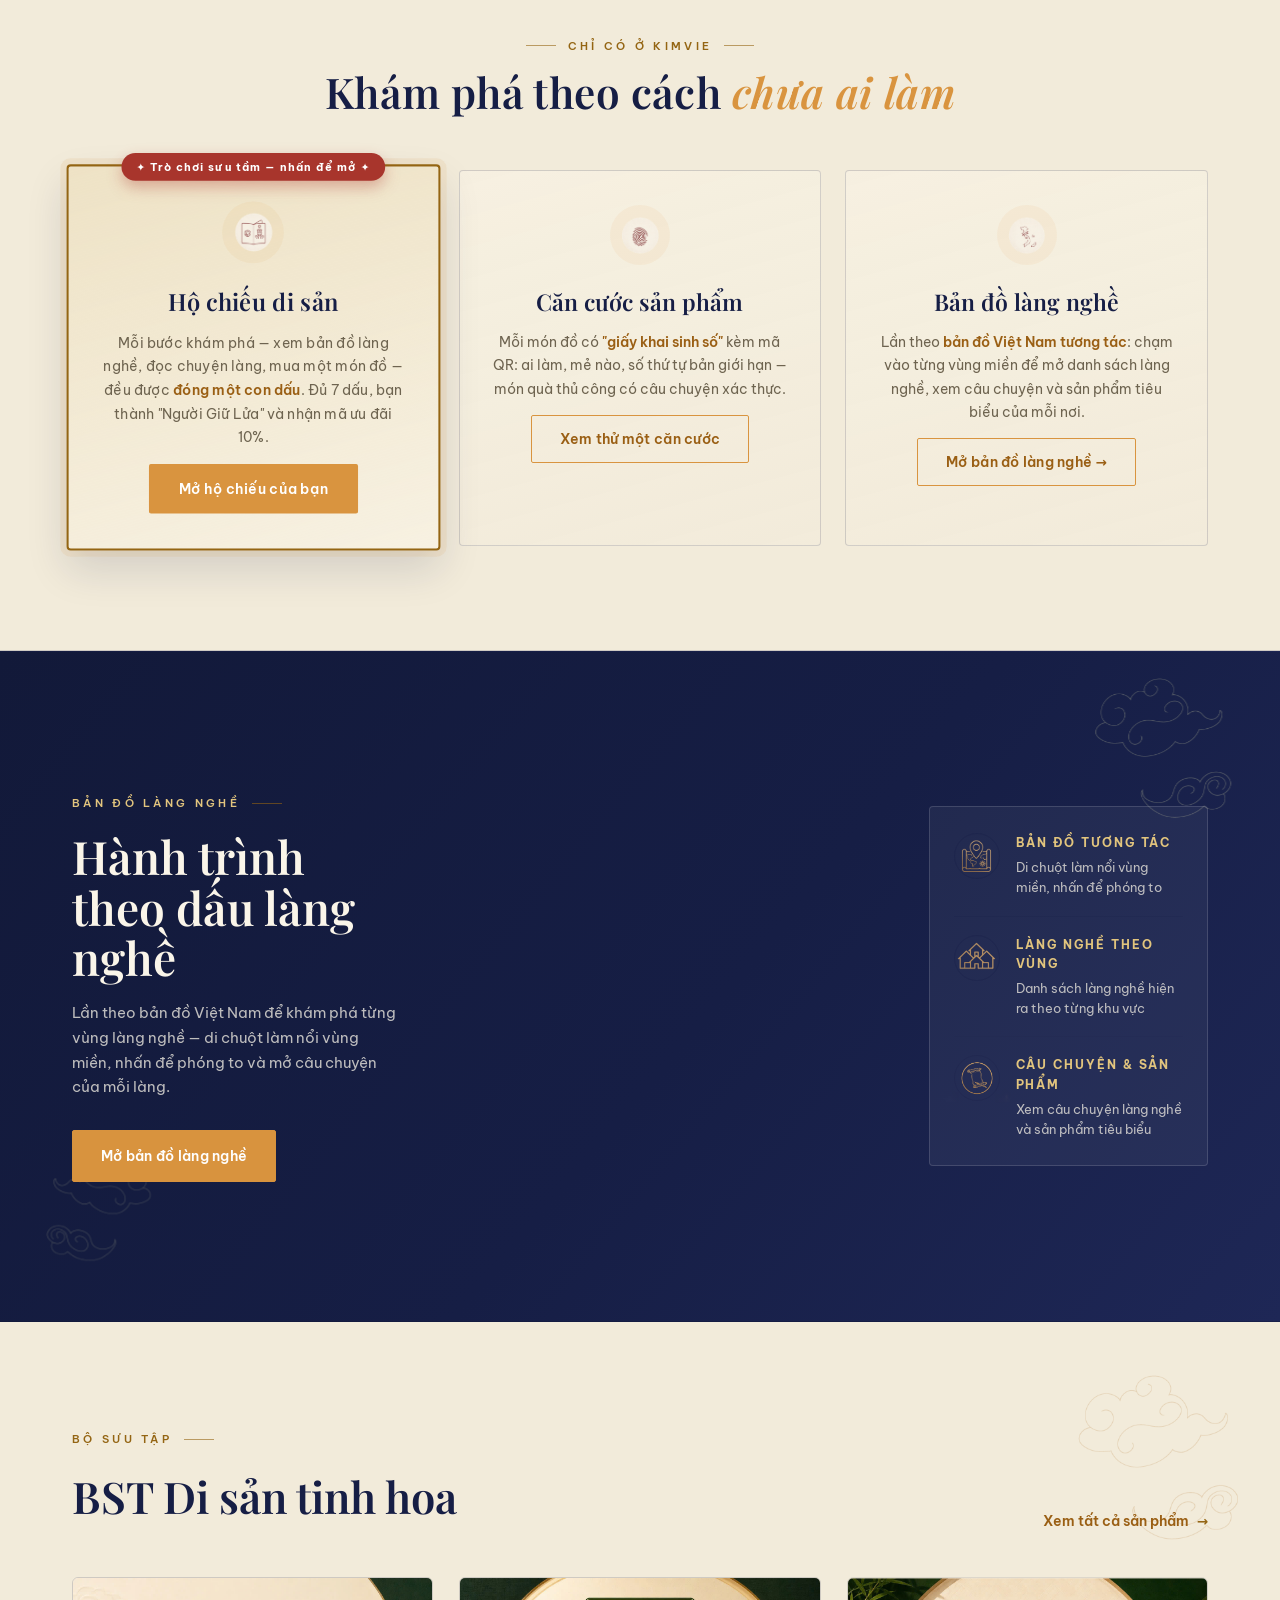
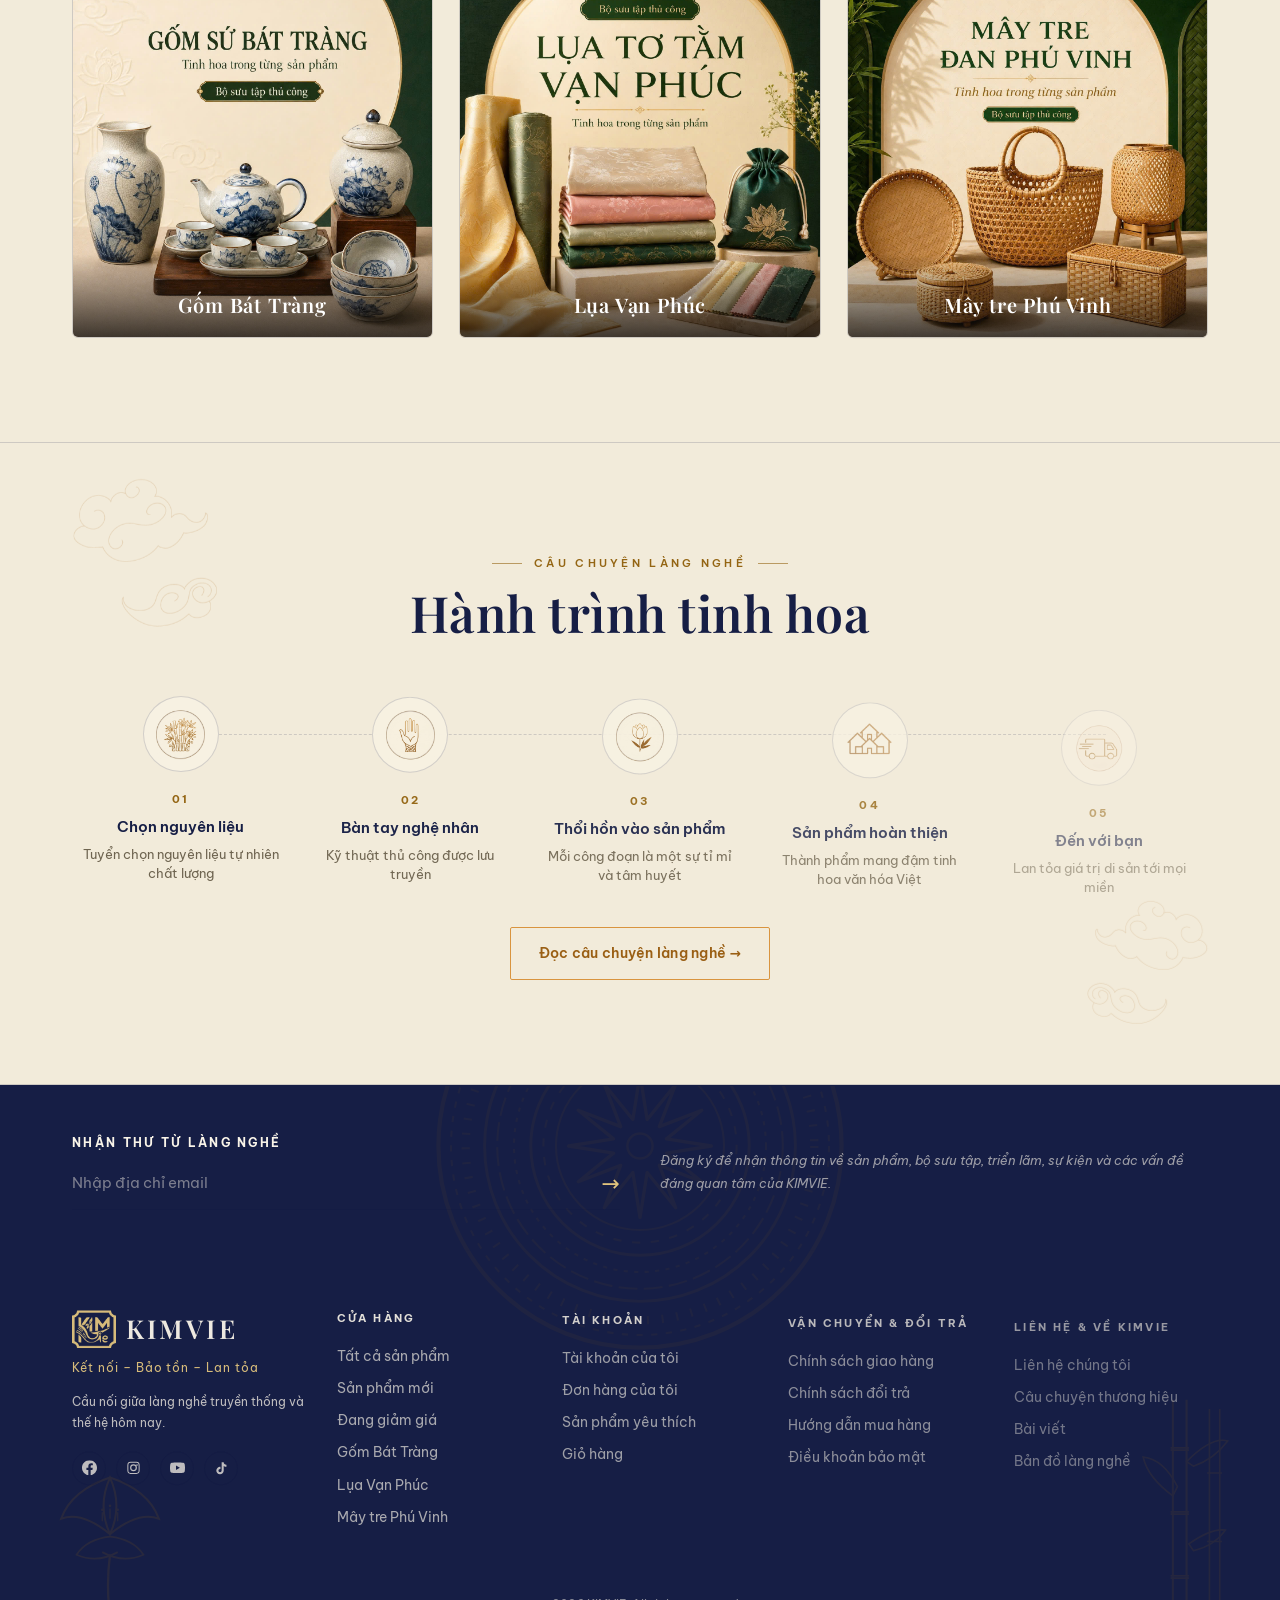
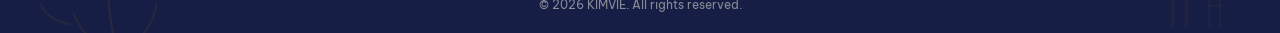
==== commit c5321cde: "Replace payment QR with shared MoMo QR across all products Every checkout and order-tracking payment" ====
--- a/index.html
+++ b/index.html
@@ -1384,11 +1384,11 @@
       <!-- BƯỚC 3: QR banking -->
       <div class="ck-step" id="ckStep3">
         <div class="ck-qr">
-          <img src="assets/qr_code.png" alt="Mã QR chuyển khoản ngân hàng KIMVIE">
+          <img src="assets/qr_code.png" alt="Mã QR thanh toán MoMo KIMVIE">
           <div class="ck-bank">
-            <div class="ck-brow"><span>Ngân hàng</span><b>Vietcombank</b></div>
-            <div class="ck-brow"><span>Chủ tài khoản</span><b>CTY TNHH KIMVIE</b></div>
-            <div class="ck-brow"><span>Số tài khoản</span><b>0123 456 789</b></div>
+            <div class="ck-brow"><span>Ngân hàng</span><b>MoMo</b></div>
+            <div class="ck-brow"><span>Chủ tài khoản</span><b>TRUONG HOANG MAI</b></div>
+            <div class="ck-brow"><span>Số tài khoản</span><b>PSG2630915300000047</b></div>
             <div class="ck-brow"><span>Số tiền</span><b id="ckAmount"></b></div>
             <div class="ck-brow"><span>Nội dung CK</span><b id="ckMemo"></b></div>
           </div>
--- a/styles.css
+++ b/styles.css
@@ -1155,7 +1155,7 @@
 .ck-field input:focus,.ck-field select:focus,.ck-field textarea:focus{outline:none;border-color:var(--gold);box-shadow:0 0 0 3px rgba(217,148,63,.16)}
 .ck-err{font-size:12.5px;color:var(--vermilion);min-height:18px;margin:2px 0 4px}
 .ck-qr{display:flex;gap:20px;align-items:center;border:1px dashed var(--gold);border-radius:10px;padding:18px;background:rgba(250,245,233,.6)}
-.ck-qr img{width:170px;height:170px;object-fit:contain;background:#fff;border:1px solid var(--line);border-radius:8px;padding:8px;flex:none}
+.ck-qr img{width:190px;height:auto;flex:none}
 .ck-bank{flex:1;min-width:0}
 .ck-brow{display:flex;justify-content:space-between;gap:12px;font-size:12.5px;color:var(--muted);padding:6px 0;border-bottom:1px dashed var(--line-soft)}
 .ck-brow b{color:var(--pearl);text-align:right}
@@ -1174,7 +1174,7 @@
 .ck-done b{color:var(--gold-soft)}
 @media (max-width:560px){
   .ck-qr{flex-direction:column}
-  .ck-qr img{width:200px;height:200px}
+  .ck-qr img{width:220px;height:auto}
   .ck-row{flex-wrap:wrap}
   .ck-line{min-width:0}
   .art-next .btn{width:100%;justify-content:center}
--- a/pages.css
+++ b/pages.css
@@ -201,7 +201,7 @@
 .ship-option{display:flex;justify-content:space-between;align-items:center;border:1px solid var(--line);border-radius:8px;padding:14px 16px;margin-bottom:10px;cursor:pointer}
 .ship-option.on{border-color:var(--gold);background:var(--amber-soft)}
 .pay-seller-block{border:1px solid var(--line);border-radius:8px;padding:20px;margin-bottom:16px}
-.pay-seller-block img.qr{width:180px;height:180px;object-fit:contain;background:#fff;border:1px solid var(--line);border-radius:8px;display:block;margin:12px auto}
+.pay-seller-block img.qr{width:220px;max-width:100%;height:auto;display:block;margin:12px auto}
 .pay-status{font-size:12.5px;font-weight:700;padding:4px 10px;border-radius:999px;display:inline-block}
 .pay-status.pending{background:rgba(217,148,63,.16);color:var(--gold-soft)}
 .pay-status.completed{background:rgba(46,82,51,.16);color:var(--jade)}
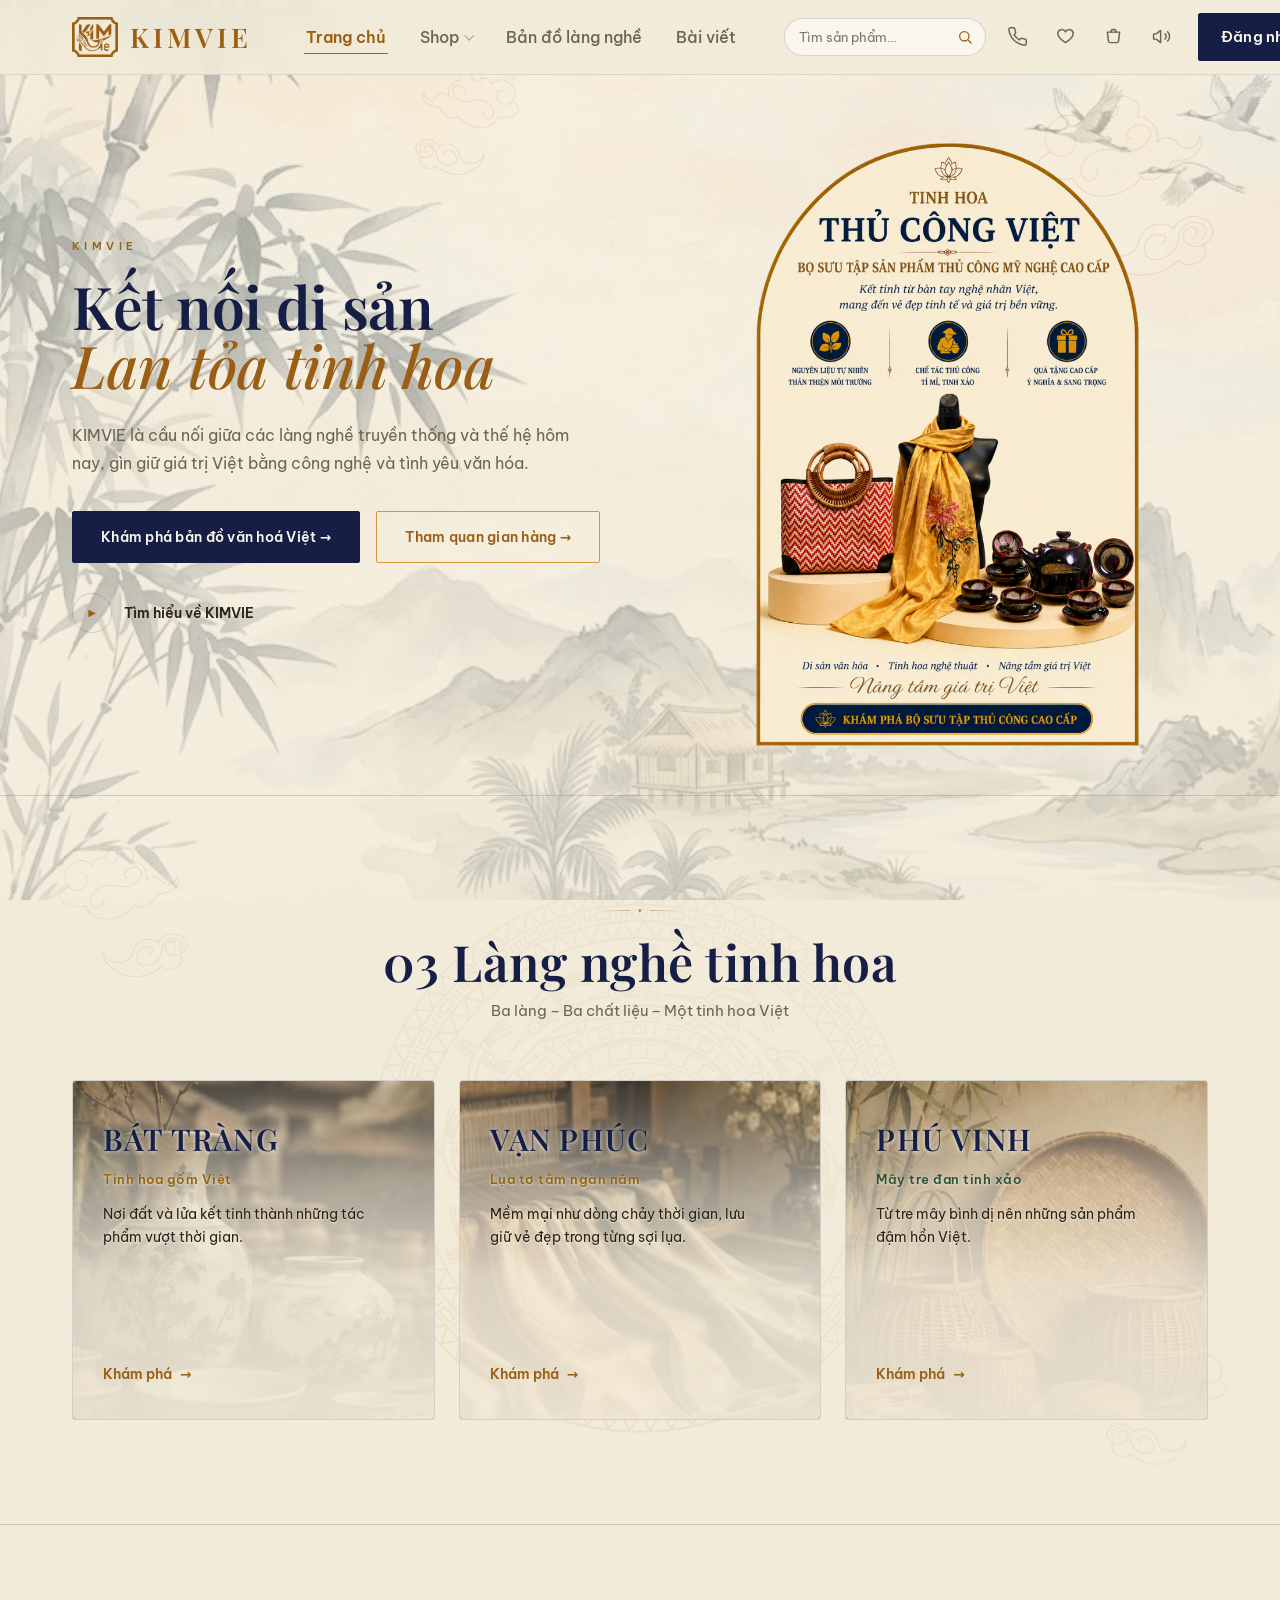
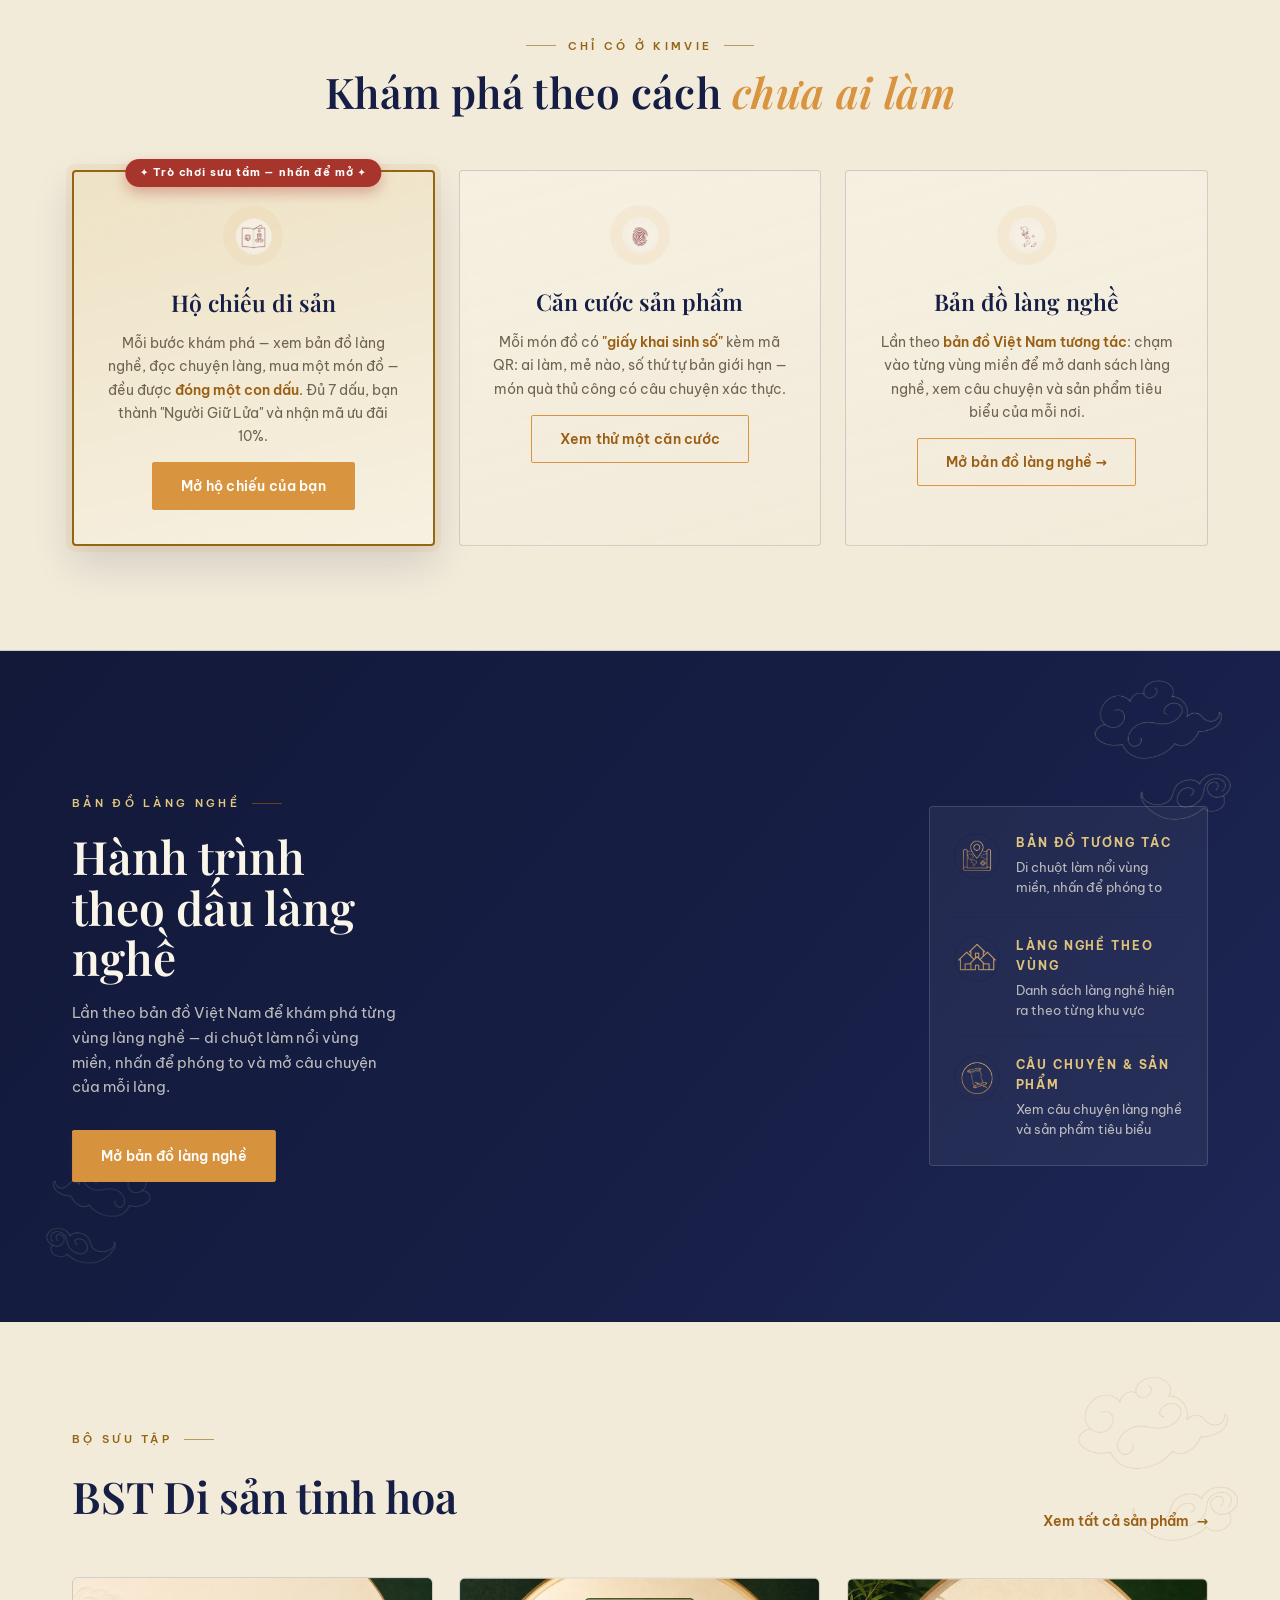
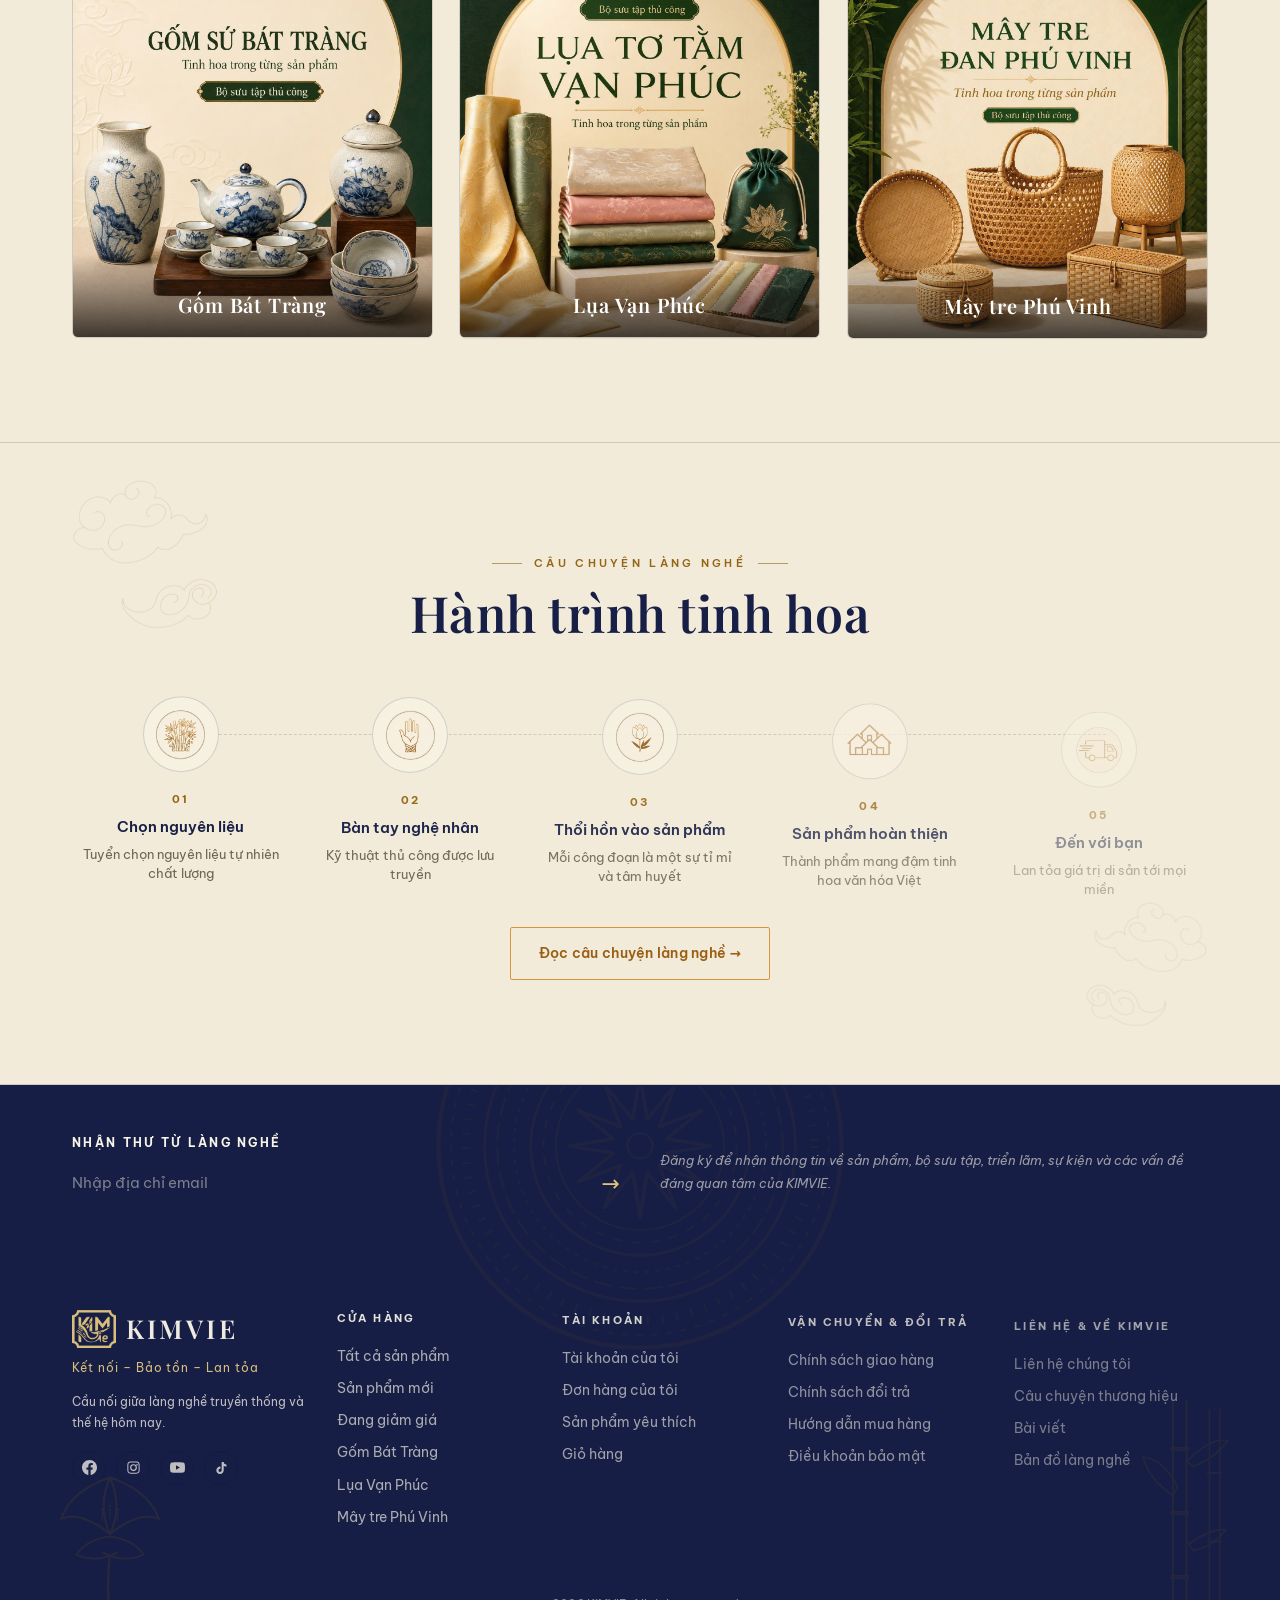
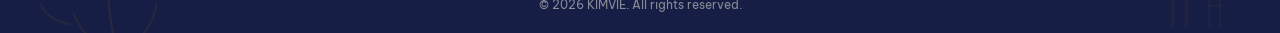
==== commit 8e1bda2a: "Remove account details beside the checkout QR Only the order amount and transfer memo remain next to" ====
--- a/index.html
+++ b/index.html
@@ -1386,9 +1386,6 @@
         <div class="ck-qr">
           <img src="assets/qr_code.png" alt="Mã QR thanh toán MoMo KIMVIE">
           <div class="ck-bank">
-            <div class="ck-brow"><span>Ngân hàng</span><b>MoMo</b></div>
-            <div class="ck-brow"><span>Chủ tài khoản</span><b>TRUONG HOANG MAI</b></div>
-            <div class="ck-brow"><span>Số tài khoản</span><b>PSG2630915300000047</b></div>
             <div class="ck-brow"><span>Số tiền</span><b id="ckAmount"></b></div>
             <div class="ck-brow"><span>Nội dung CK</span><b id="ckMemo"></b></div>
           </div>
--- a/styles.css
+++ b/styles.css
@@ -1155,7 +1155,7 @@
 .ck-field input:focus,.ck-field select:focus,.ck-field textarea:focus{outline:none;border-color:var(--gold);box-shadow:0 0 0 3px rgba(217,148,63,.16)}
 .ck-err{font-size:12.5px;color:var(--vermilion);min-height:18px;margin:2px 0 4px}
 .ck-qr{display:flex;gap:20px;align-items:center;border:1px dashed var(--gold);border-radius:10px;padding:18px;background:rgba(250,245,233,.6)}
-.ck-qr img{width:190px;height:auto;flex:none}
+.ck-qr img{width:180px;height:auto;background:#fff;border:1px solid var(--line);border-radius:8px;flex:none}
 .ck-bank{flex:1;min-width:0}
 .ck-brow{display:flex;justify-content:space-between;gap:12px;font-size:12.5px;color:var(--muted);padding:6px 0;border-bottom:1px dashed var(--line-soft)}
 .ck-brow b{color:var(--pearl);text-align:right}
--- a/pages.css
+++ b/pages.css
@@ -201,7 +201,7 @@
 .ship-option{display:flex;justify-content:space-between;align-items:center;border:1px solid var(--line);border-radius:8px;padding:14px 16px;margin-bottom:10px;cursor:pointer}
 .ship-option.on{border-color:var(--gold);background:var(--amber-soft)}
 .pay-seller-block{border:1px solid var(--line);border-radius:8px;padding:20px;margin-bottom:16px}
-.pay-seller-block img.qr{width:220px;max-width:100%;height:auto;display:block;margin:12px auto}
+.pay-seller-block img.qr{width:200px;max-width:100%;height:auto;background:#fff;border:1px solid var(--line);border-radius:8px;display:block;margin:12px auto}
 .pay-status{font-size:12.5px;font-weight:700;padding:4px 10px;border-radius:999px;display:inline-block}
 .pay-status.pending{background:rgba(217,148,63,.16);color:var(--gold-soft)}
 .pay-status.completed{background:rgba(46,82,51,.16);color:var(--jade)}
